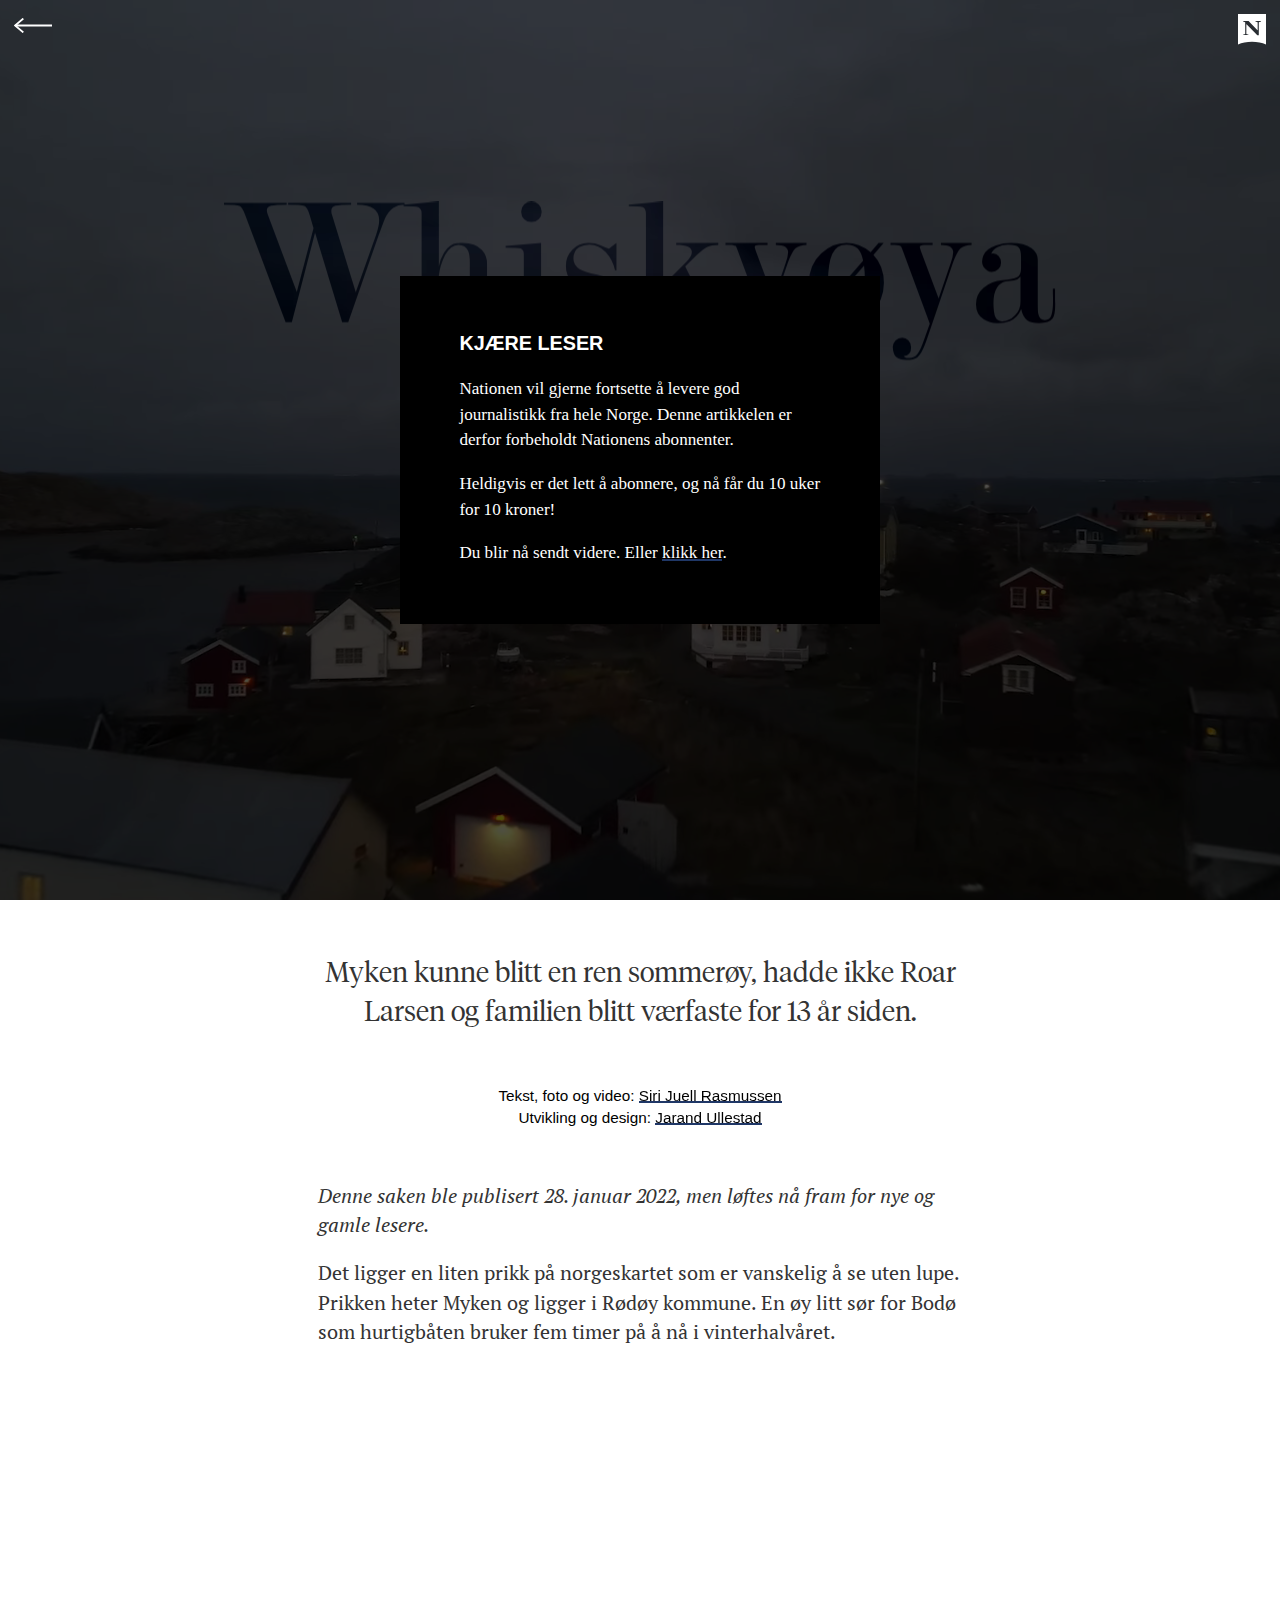
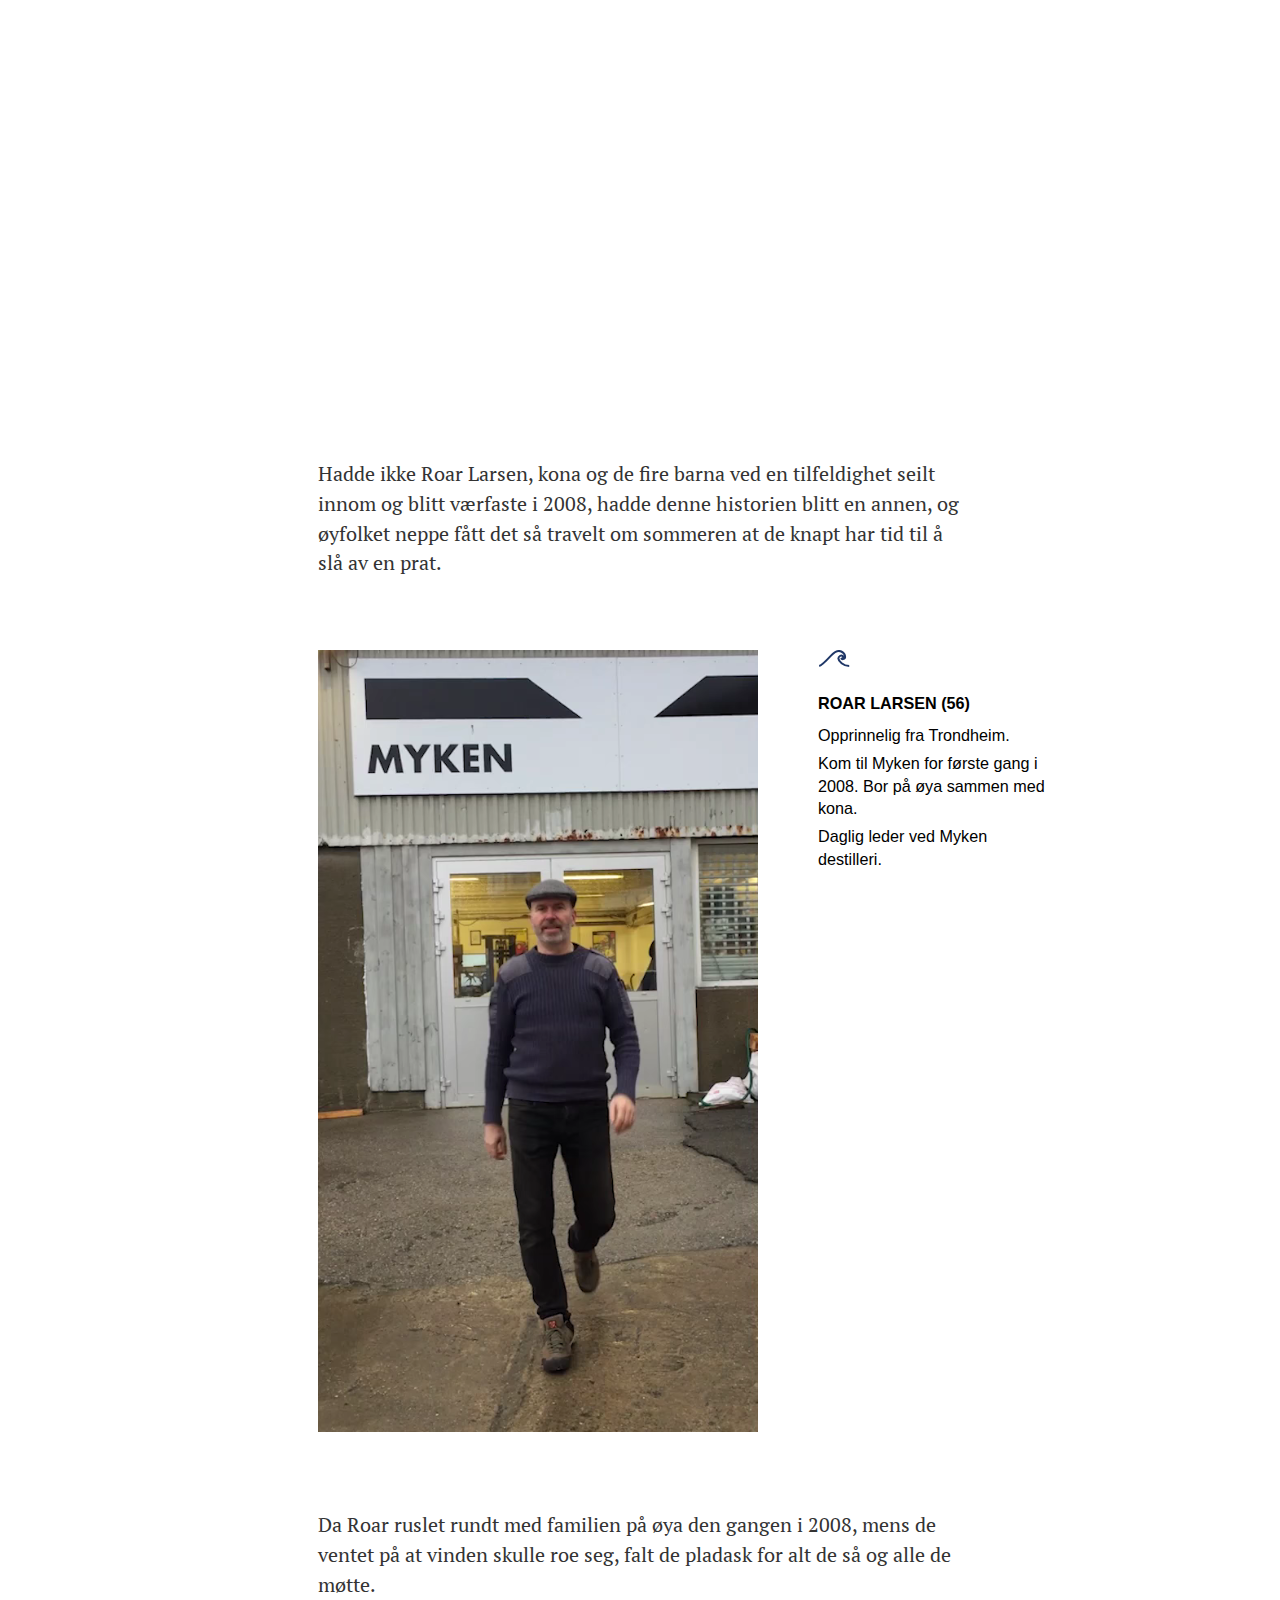
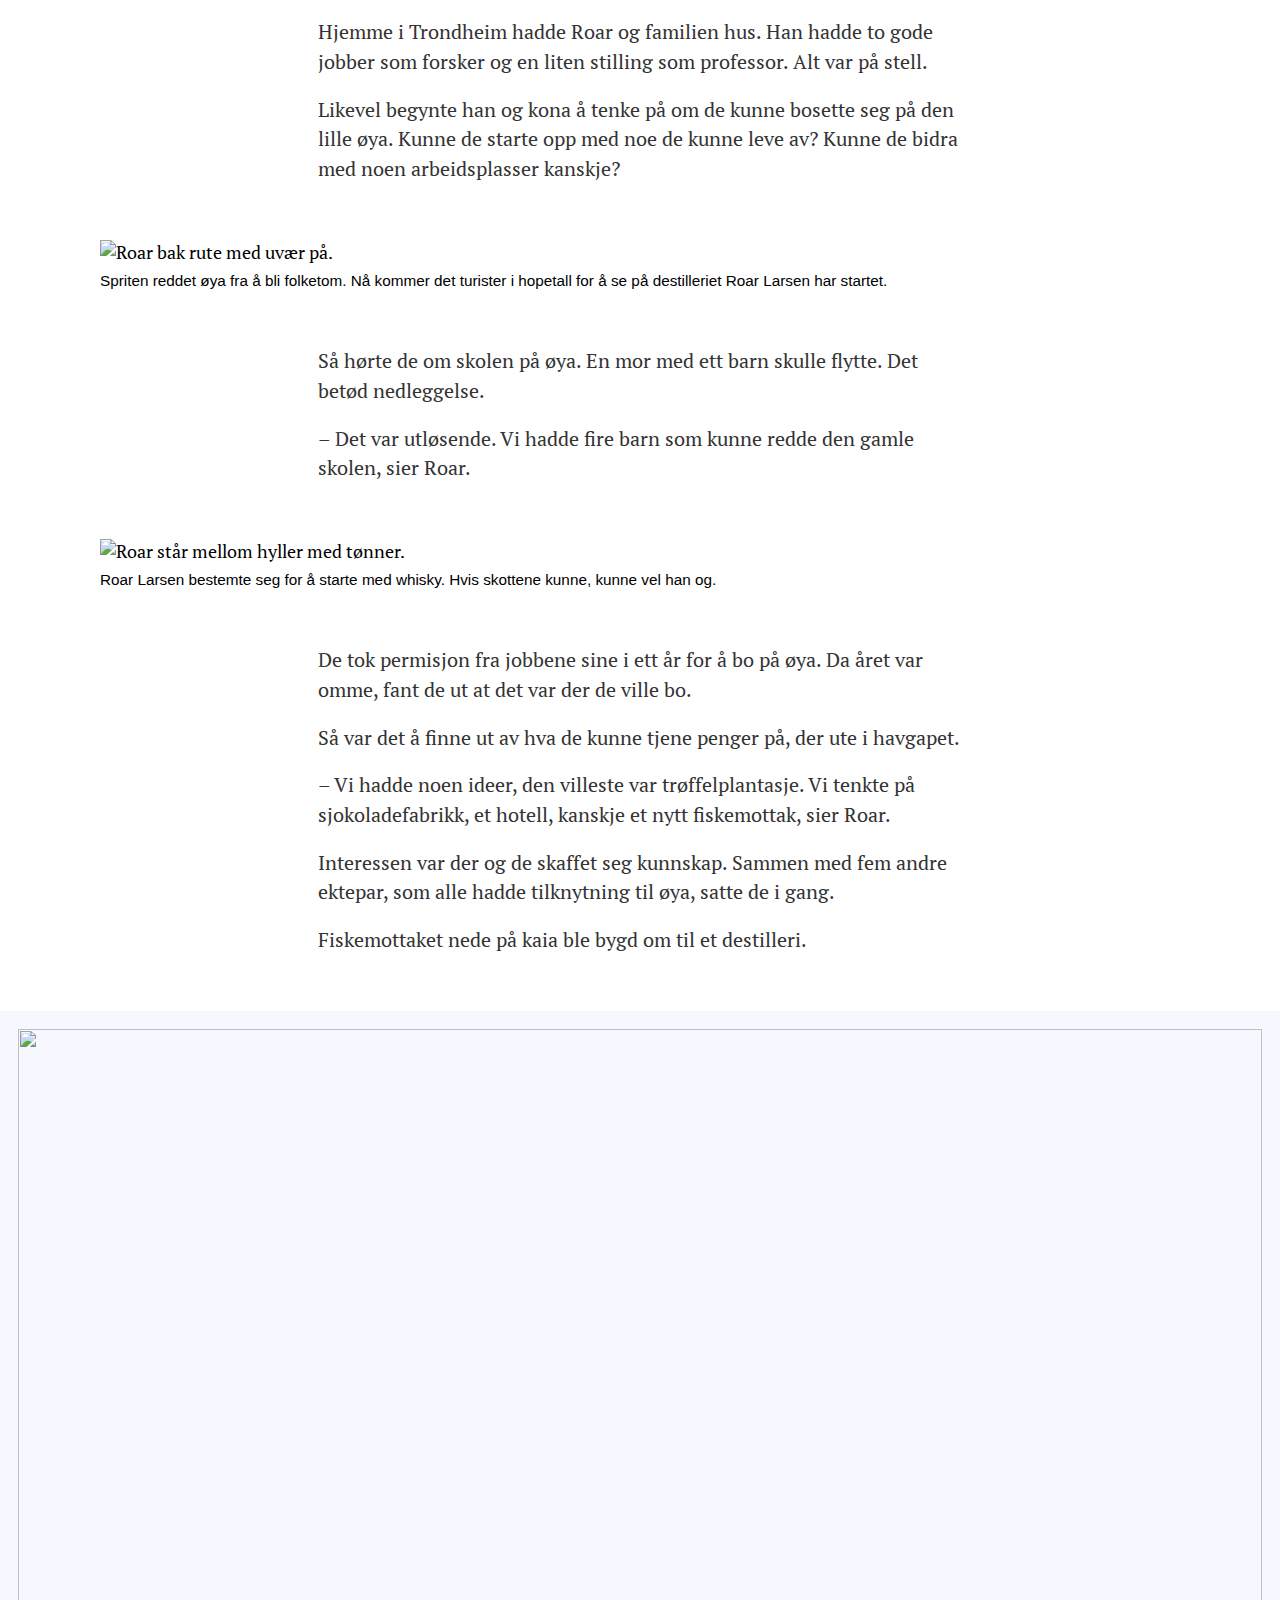
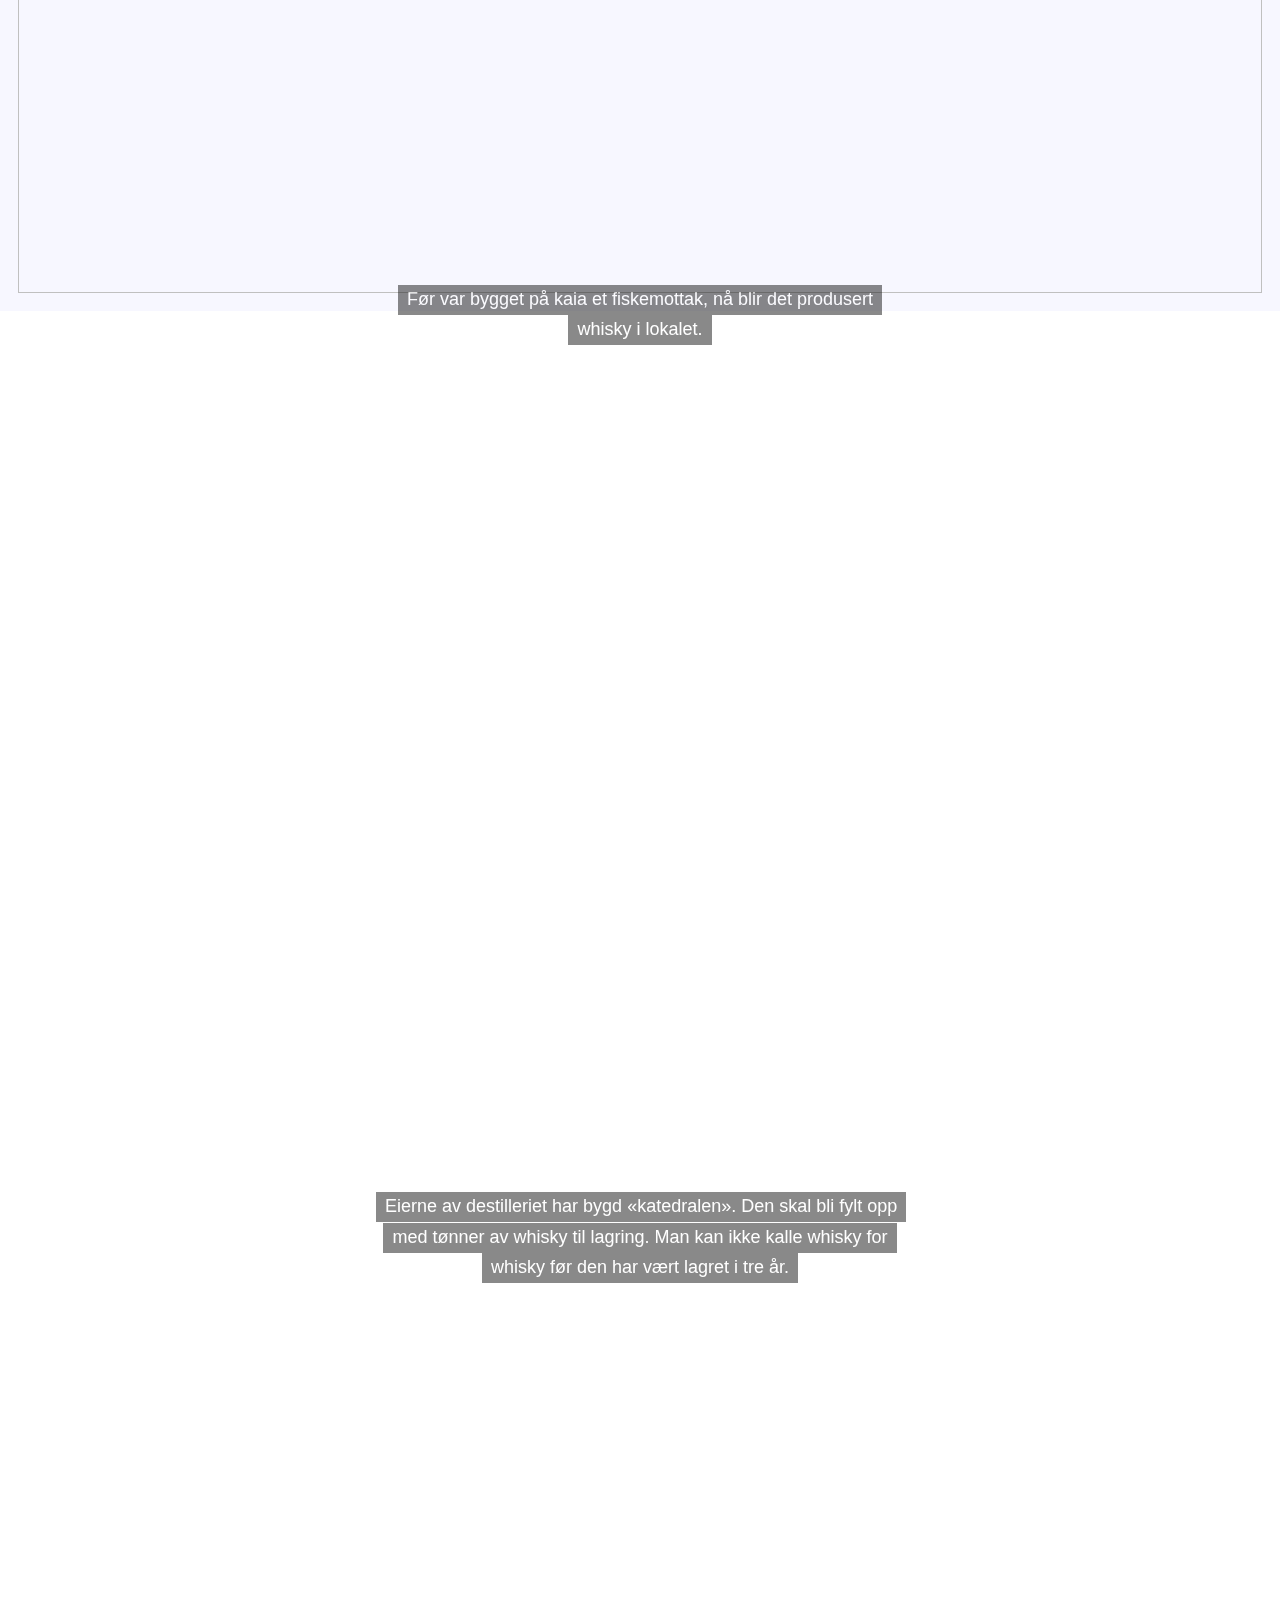
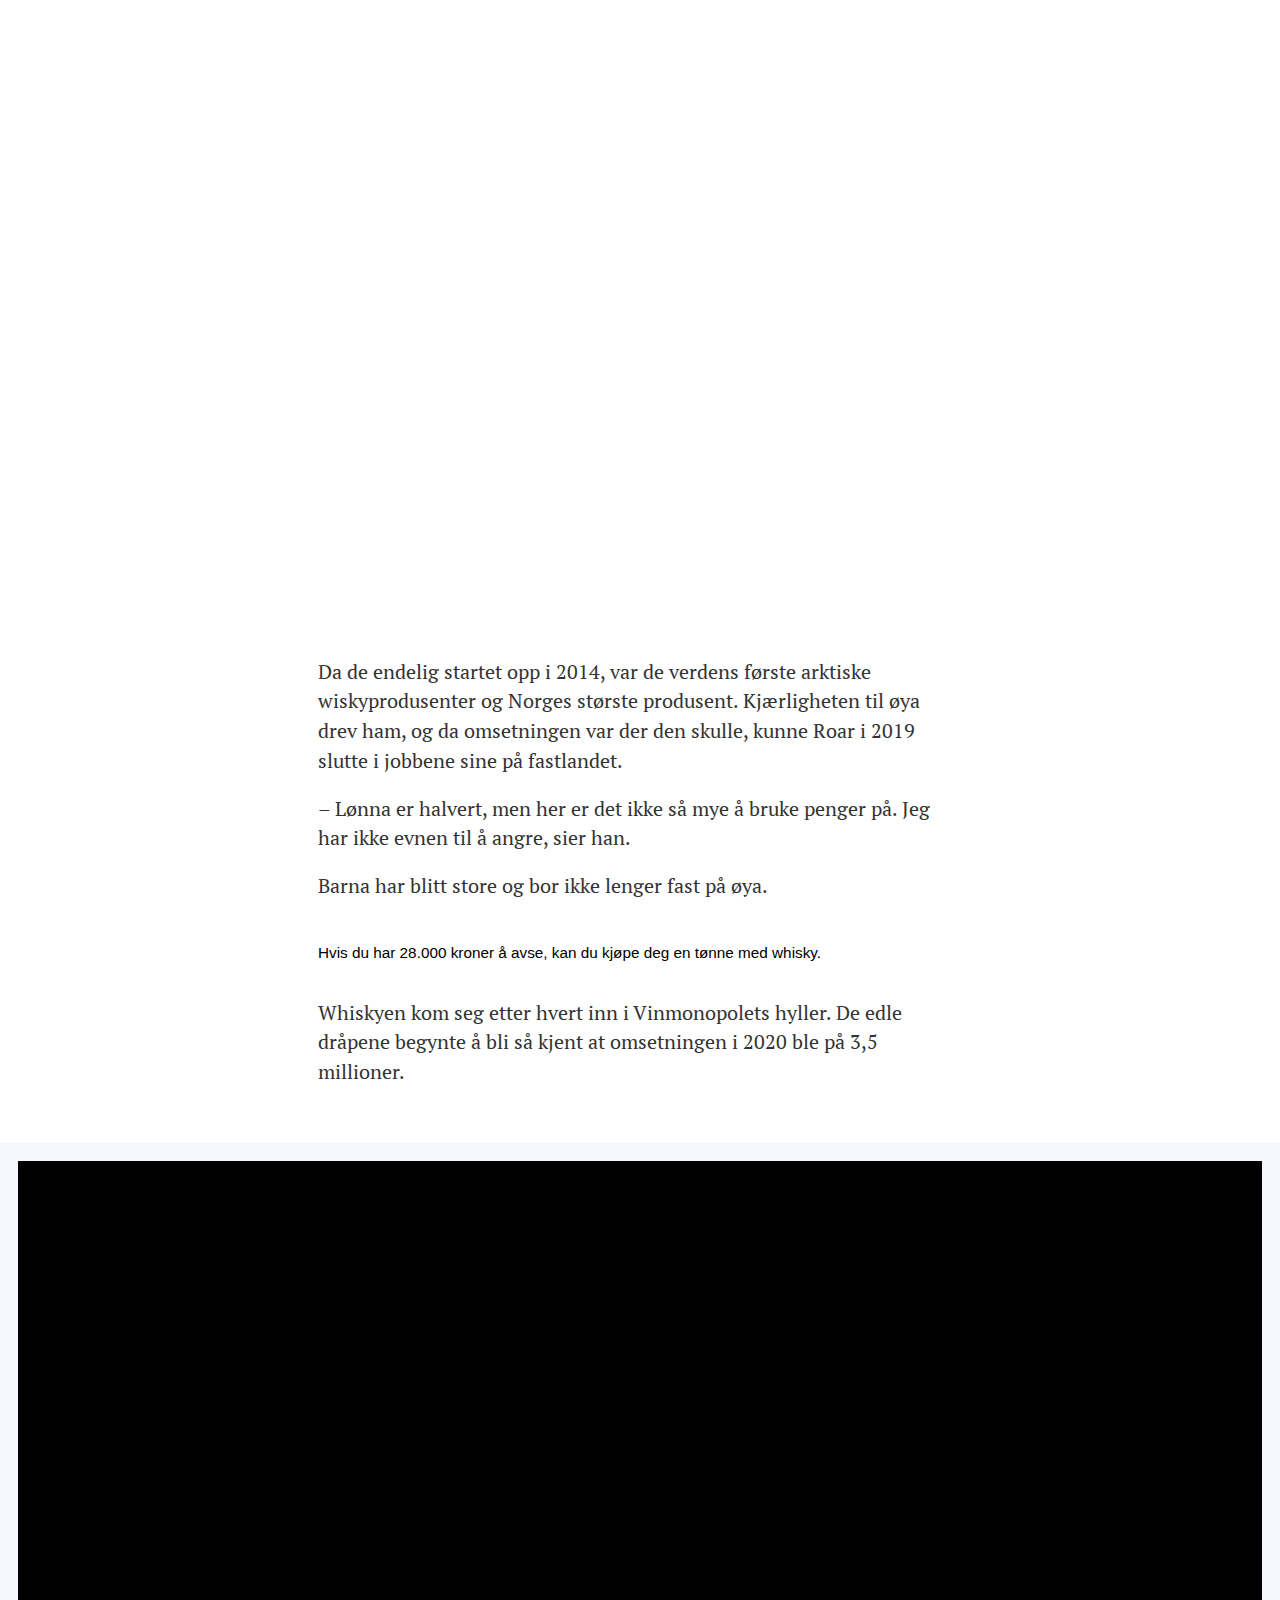
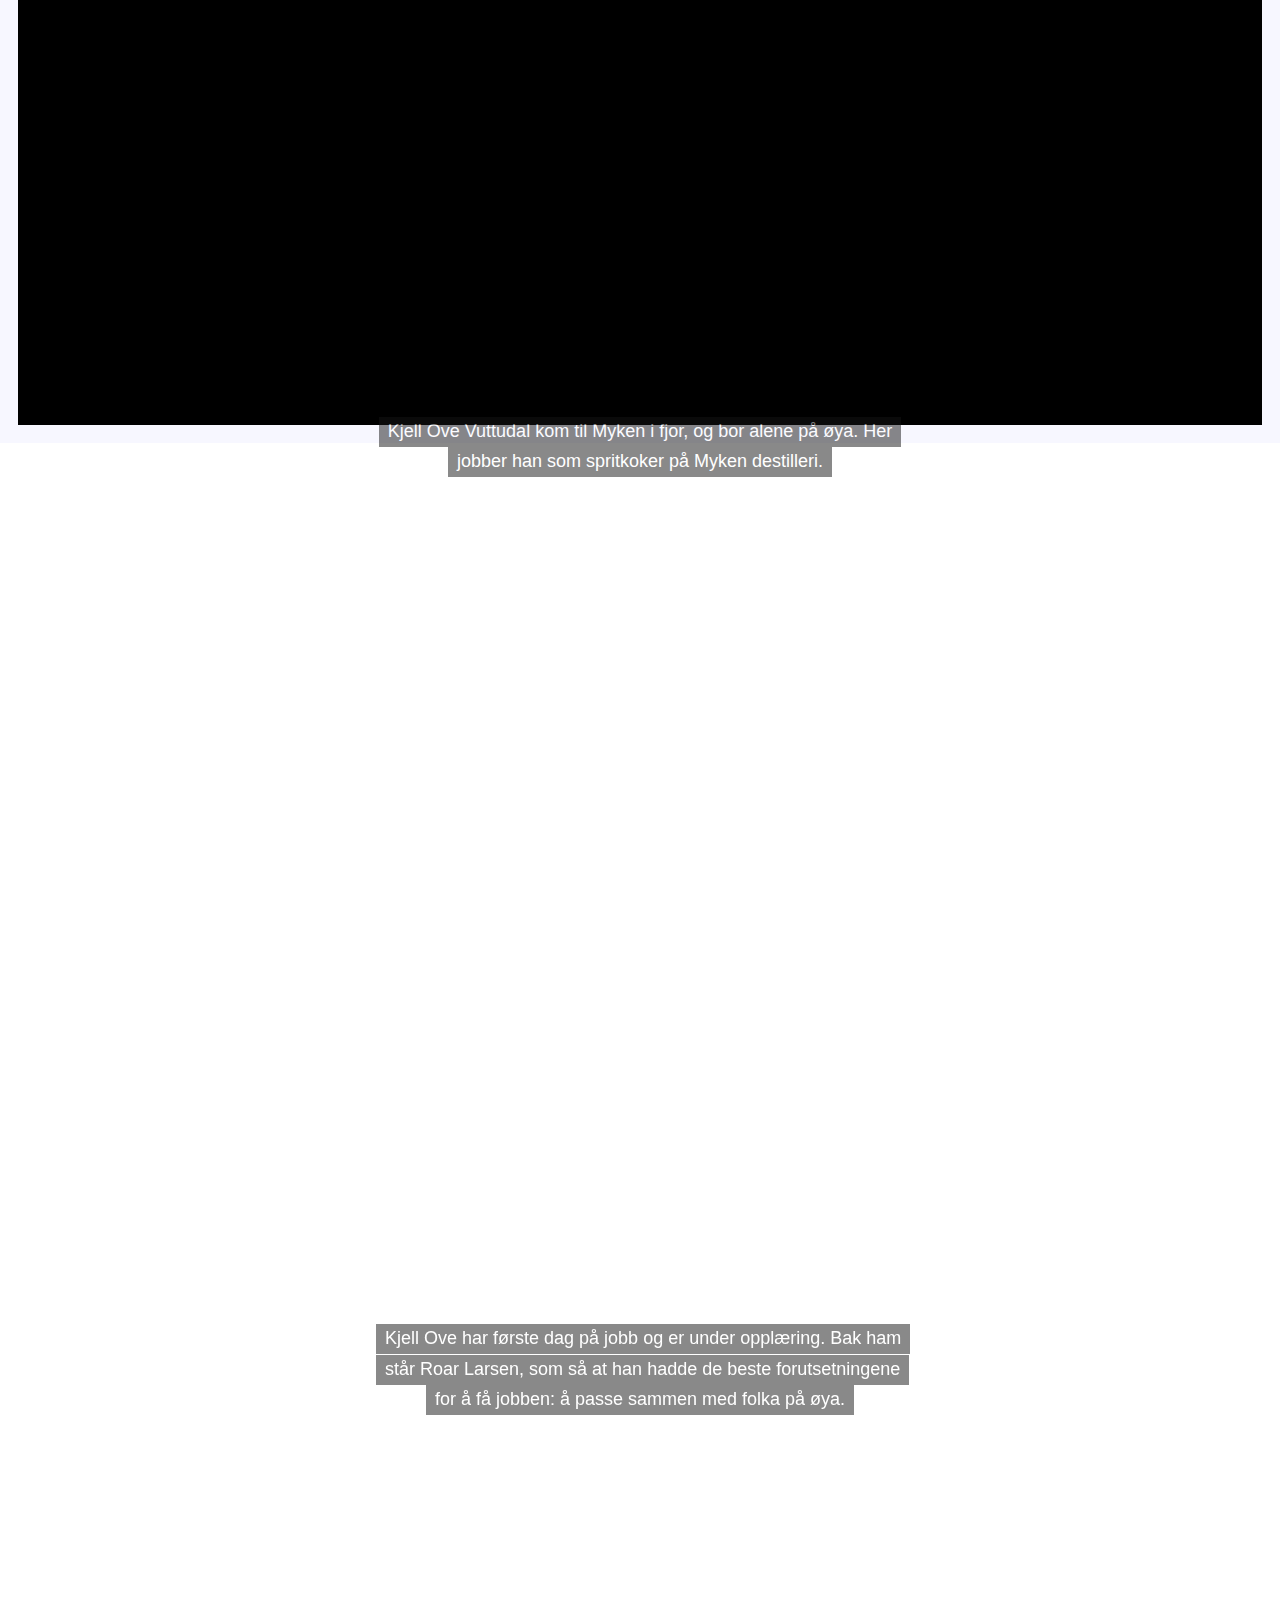
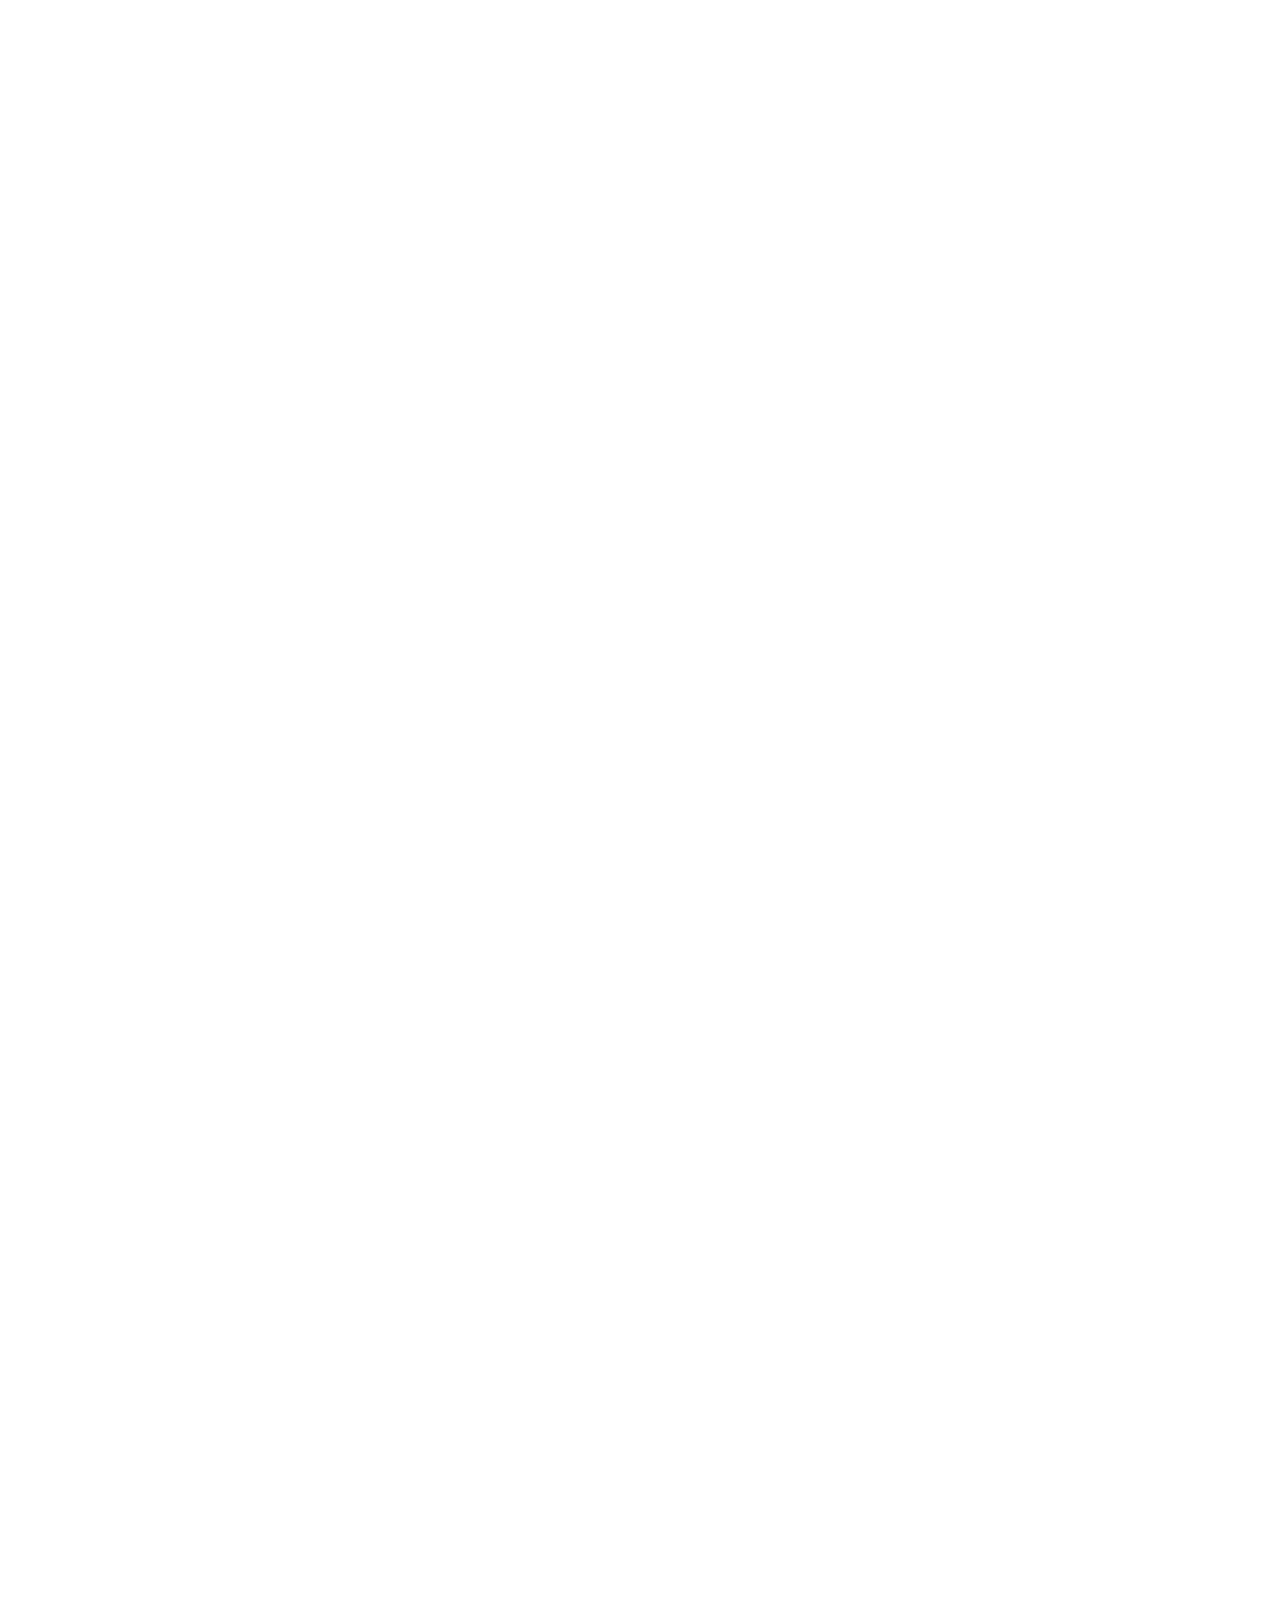
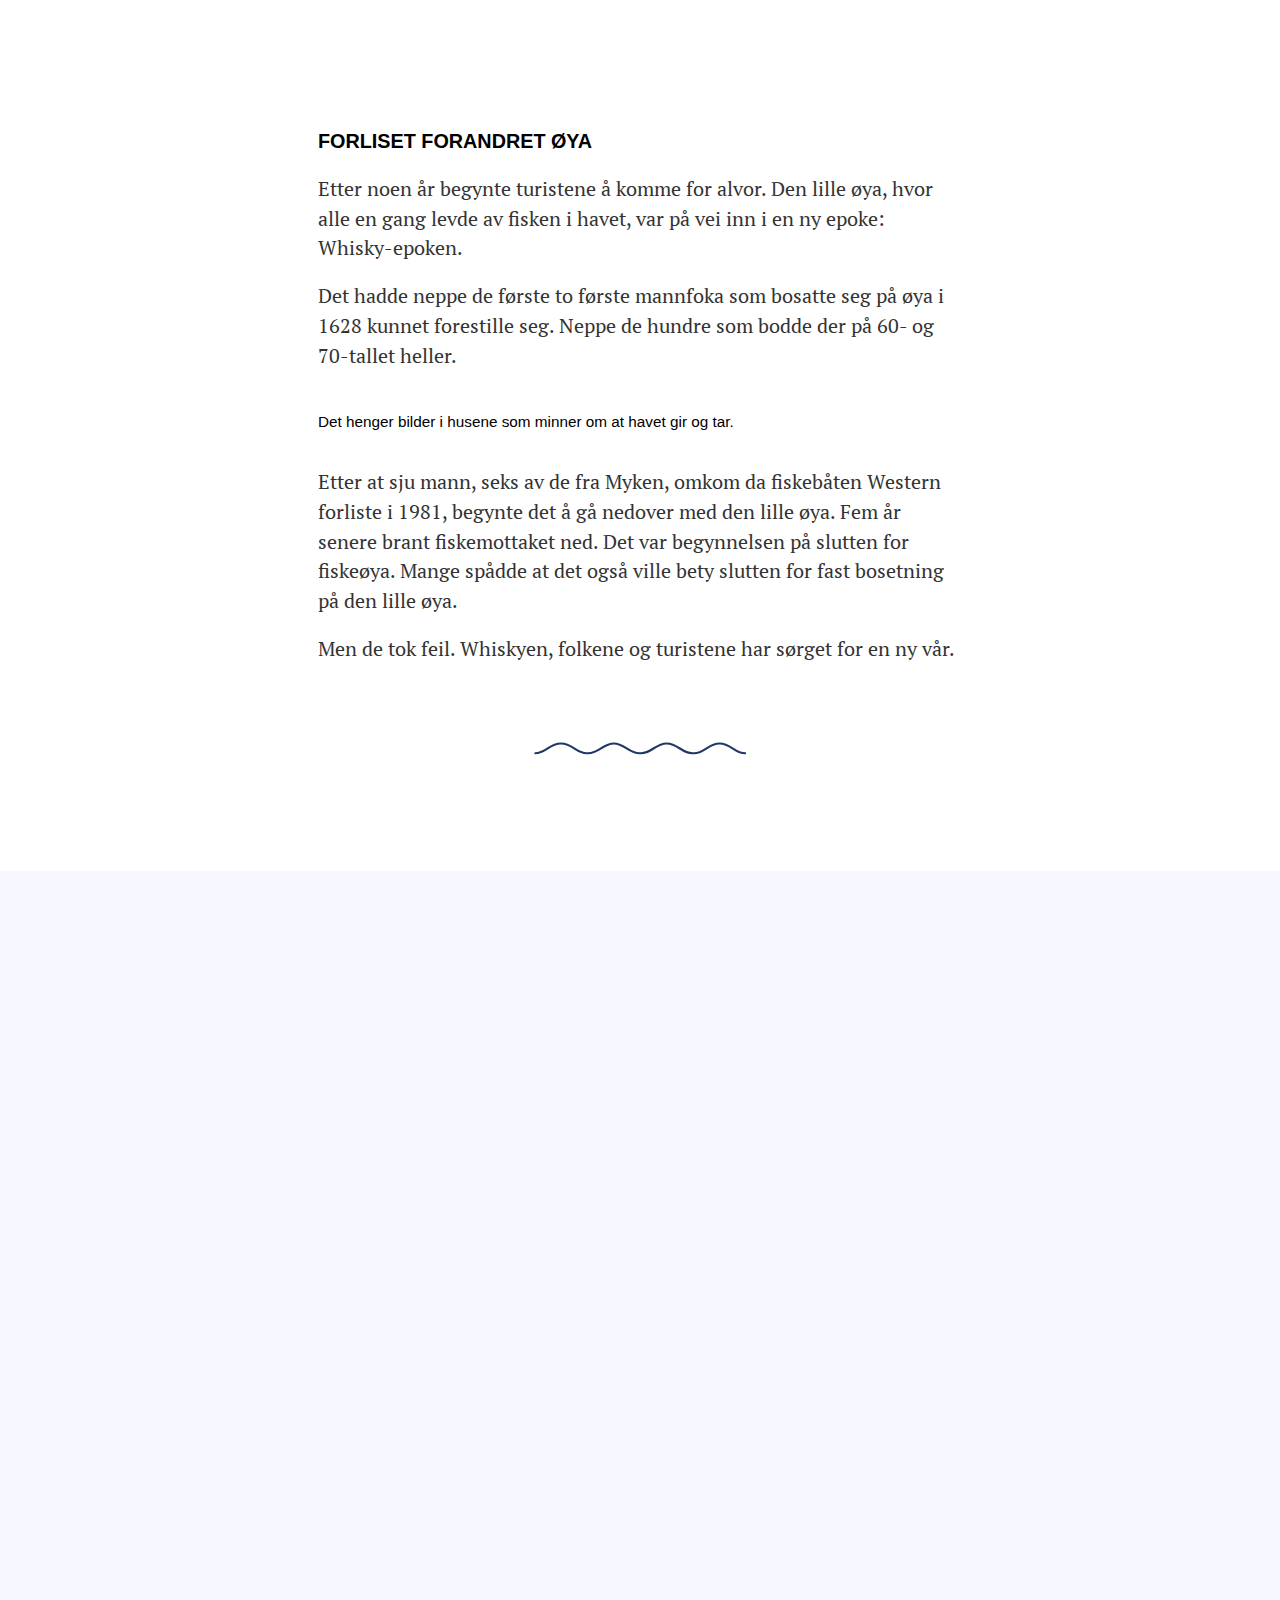
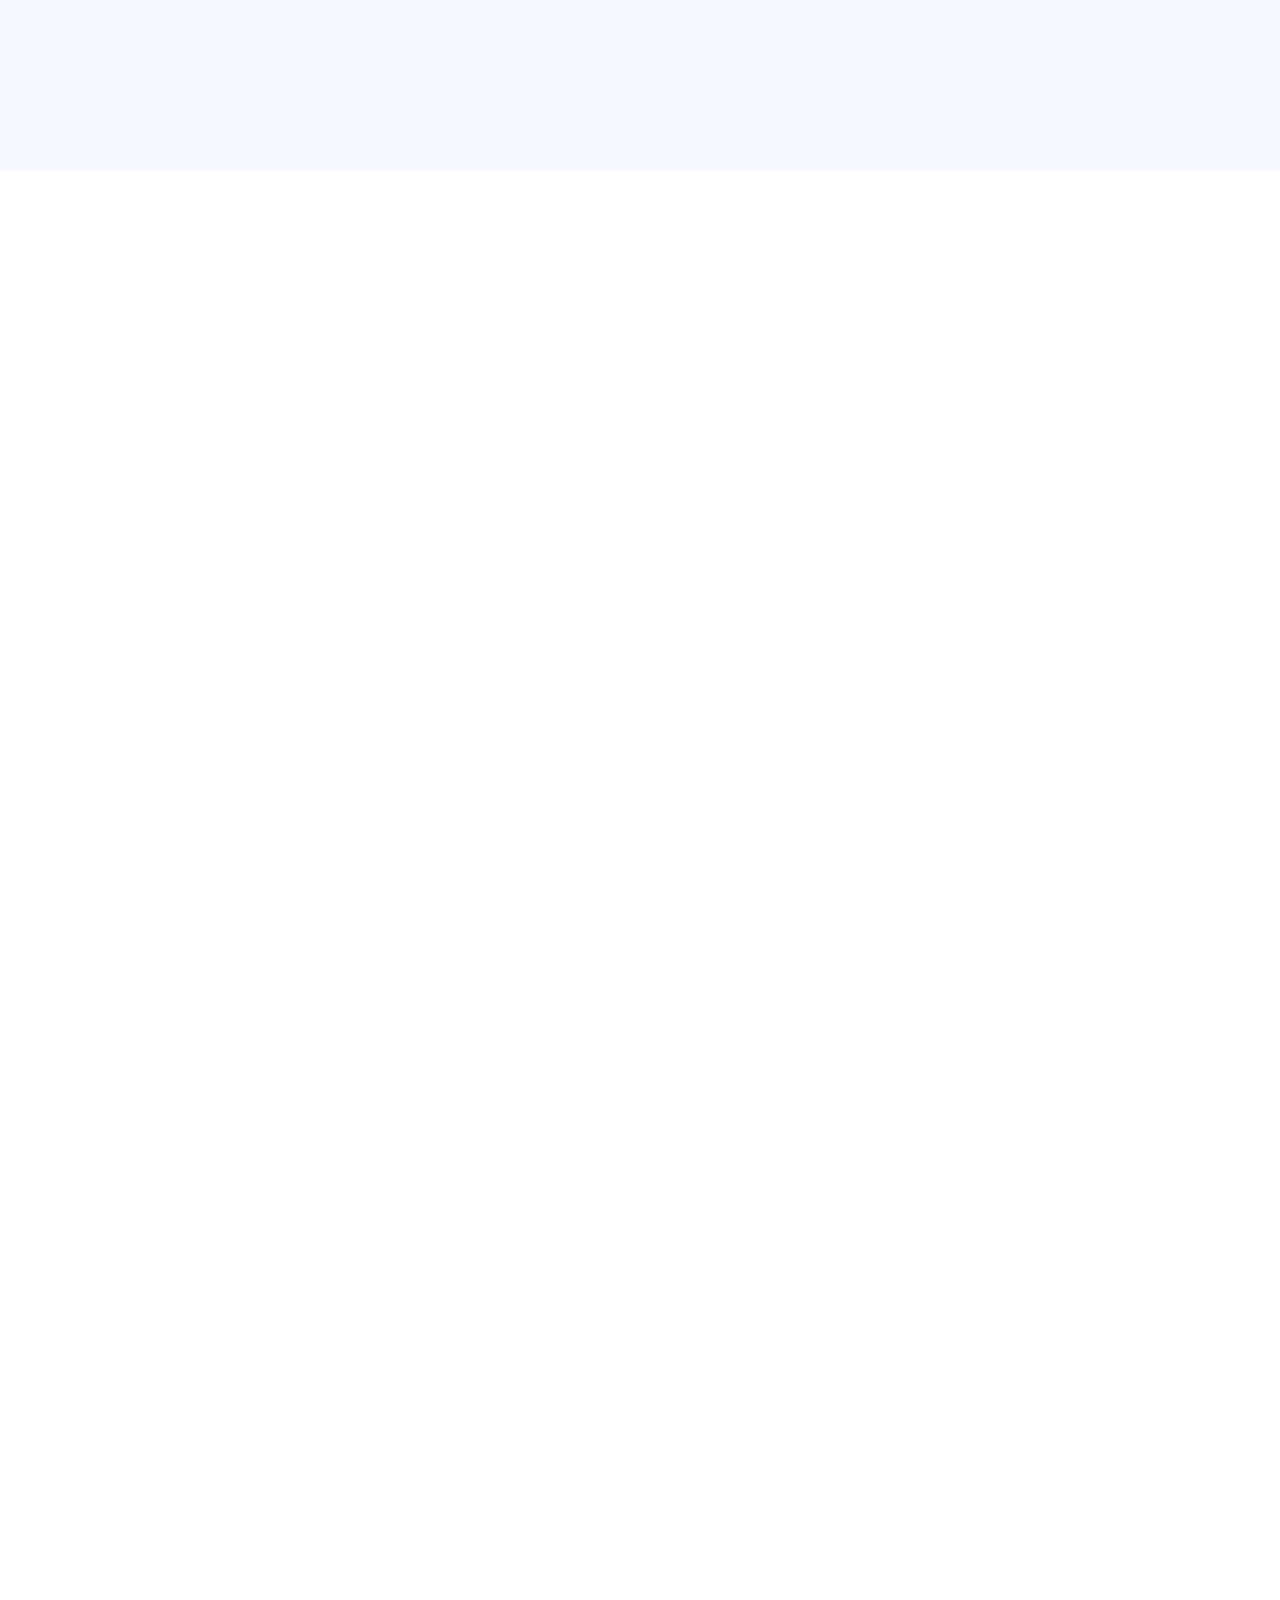
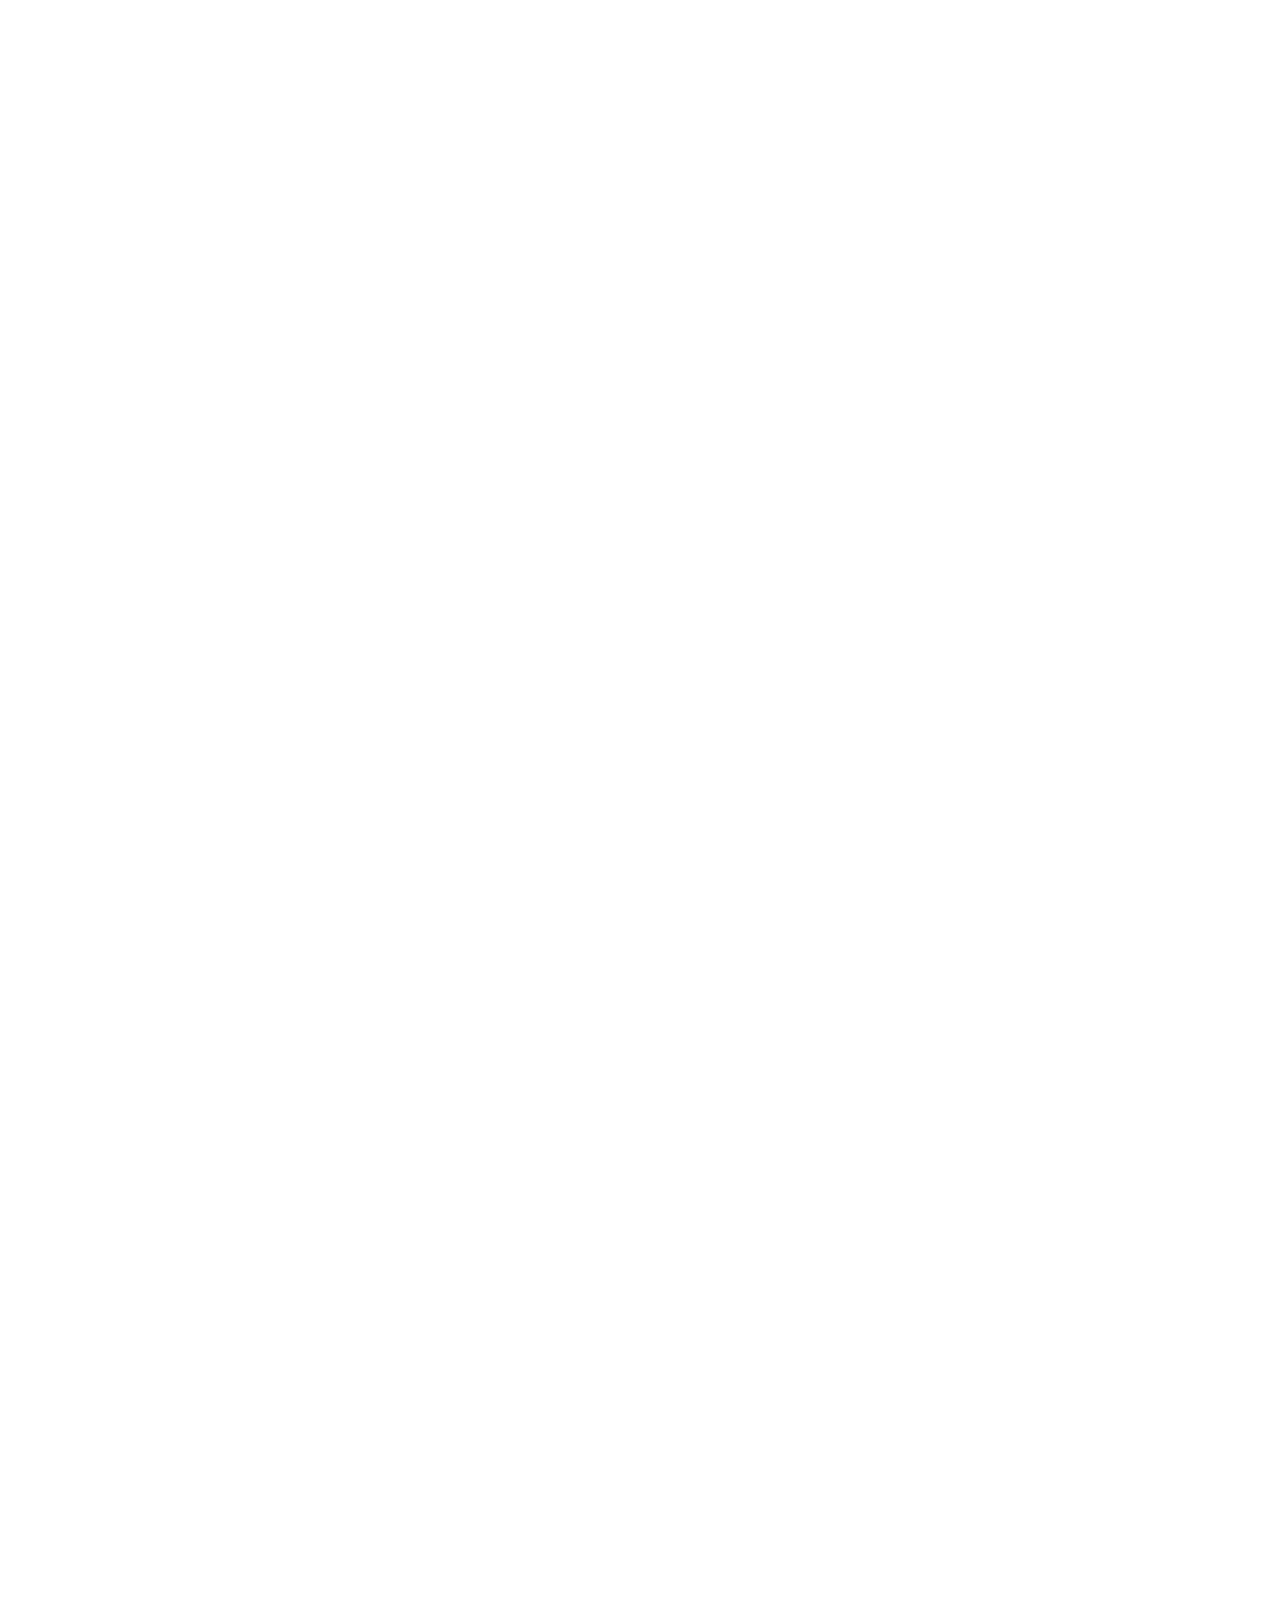
==== index.html @ b7c1d1ec "Initial commit" ====
<!DOCTYPE html><html lang="nb-NO"><head><meta charset="utf-8"><meta name="viewport" content="width=device-width,initial-scale=1"><title>Whiskyøya</title><meta property="og:title" content="Roar ble værfast på en liten øy ute i havgapet – det ble starten på et whisky-eventyr"><meta name="description" content="Myken kunne blitt en ren sommerøy, hadde ikke Roar Larsen og familien blitt værfaste for 13 år siden."><meta property="og:description" content="Myken kunne blitt en ren sommerøy, hadde ikke Roar Larsen og familien blitt værfaste for 13 år siden."><meta property="og:url" content="https://ekstra.nationen.no/spesial/whiskyoya/"><meta property="og:type" content="article"><meta property="og:image" content="https://ekstra.nationen.no/spesial/whiskyoya/assets/images/roar-face.jpg"><meta name="twitter:card" content="summary_large_image"><meta name="twitter:site" content="@Nationen_as"><link rel="apple-touch-icon-precomposed" sizes="144x144" href="./assets/images/nationen-logo144.png"><link rel="apple-touch-icon-precomposed" sizes="114x114" href="./assets/images/nationen-logo114.png"><link rel="apple-touch-icon-precomposed" sizes="72x72" href="./assets/images/nationen-logo72.png"><link rel="apple-touch-icon-precomposed" href="./assets/images/nationen-logo57.png"><link rel="shortcut icon" href="./assets/images/nationen-logo32.png"><script async src="https://www.googletagmanager.com/gtag/js?id=UA-1041296-46"></script><script>let url=location.protocol+"//"+location.host+location.pathname;const queryString=window.location.search,urlParams=new URLSearchParams(queryString),secret=urlParams.get("notsosecret");function google(){function e(){dataLayer.push(arguments)}window.dataLayer=window.dataLayer||[],e("js",new Date),e("config","UA-1041296-46")}"20f8j4h"==secret?(history.replaceState(null,"",url),document.cookie="name=myken; max-age=604800;",google()):document.cookie.split(";").some(e=>e.includes("name=myken"))?google():window.addEventListener("DOMContentLoaded",e=>{document.querySelector(".locked").style.display="flex",setTimeout(()=>{window.location.replace("https://www.nationen.no/nyhet/whiskyoya")},7e3)});</script><link rel="stylesheet" href="./assets/css/app.min.css"><link rel="preconnect" href="https://fonts.googleapis.com"><link rel="preconnect" href="https://fonts.gstatic.com" crossorigin><link href="https://fonts.googleapis.com/css2?family=PT+Serif:wght@400&display=swap" rel="stylesheet"></head><body><nav class="nav"><div class="nav__back"><a href="https://www.nationen.no/"><svg viewBox="0 0 41.2 16.2"><line class="st1" x1="1.2" y1="8.1" x2="41.2" y2="8.1"/><polyline class="st1" points="10.1,15.6 1.2,8.1 10.1,0.6"/></svg></a></div><div class="nav__logo"><a href="https://www.nationen.no"><svg xmlns="http://www.w3.org/2000/svg" viewBox="0 0 400 434.6"><path fill="white" d="M0,0V434.6c55.3-24.6,124.6-39.3,200-39.3S344.7,410,400,434.6V0ZM329.1,105.9l-32,11.3V302.5H276l-30.9-32L121.8,146.7h-2.6V284l32.1,11.3v5.3H70.9v-5.3l32-11.3V116.3L73.1,105.9v-5.3h78l30.5,32,96.5,98.6h2.6v-114l-32-11.3v-5.3H329v5.3Z"/></svg></a></div></nav><article id="top"><header class="header"><div class="header__content"><video class="intersect" autoplay loop muted playsinline="" poster="./assets/images/header-placeholder.jpg"><source src="./assets/video/mot-fjellet-vbr4.webm" type="video/webm"><source src="./assets/video/mot-fjellet-vbr2.5.mp4" type="video/mp4"></video><div class="header__title"><svg viewBox="0 0 697 160"><path d="M76.28,26.18l-19.45,75H51.59L17.71,11.26Q15.4,4.93,13,3.78T0,2.62V1.23H52.51V2.62q-9.39,0-13,1T35.88,7.56a9.66,9.66,0,0,0,.93,3.7L61,75.92,75,22.33l-3.28-11Q69.9,5.1,67.26,3.86T53.74,2.62V1.23h52.77V2.62q-9.36,0-13,1t-3.6,4.25a9.87,9.87,0,0,0,.61,3.39l19.87,64.82,17-48q2.6-7.56,2.6-12.35Q130,2.62,111.5,2.62V1.23h39.73V2.62q-10.93,0-16.17,11.26-.78,1.69-5.7,15.11L104.1,101.18H99Z"></path><path d="M180,62.19v31a10.82,10.82,0,0,0,.46,4,3.1,3.1,0,0,0,1.46.93,17.62,17.62,0,0,0,4.16.78c2,.2,3.77.31,5.31.31v1.38H150.3V99.18c3,0,5.68-.11,8.09-.31a25.41,25.41,0,0,0,6.24-1.24c.61-.52.92-2,.92-4.49V12.21c0-1.35,0-2.48-.08-3.41a3.76,3.76,0,0,0-.69-2.17,4.65,4.65,0,0,0-2-1.85Q160,4,150.46,4V2.62L180,0V54.52a31,31,0,0,1,4.46-11.86Q189,35.58,195.12,35a24,24,0,0,0,2.69-.16c1-.1,1.67-.15,2.08-.15q10.79,0,16.17,5.87a16.91,16.91,0,0,1,4.31,11.73V93.16a10.76,10.76,0,0,0,.47,4,3.21,3.21,0,0,0,1.54.93,20.75,20.75,0,0,0,4.46.77c2.16.2,4.31.31,6.47.31v1.38H193.58V99.18c1.64,0,3.54-.11,5.7-.31A22.23,22.23,0,0,0,205,97.63c.62-.52.93-2,.93-4.49V51.36q0-6.66-1.39-9.91-2.16-5.1-8.16-5.11-6.47,0-11.09,8.51A50.5,50.5,0,0,0,180,62.19Z"></path><path d="M267.5,98.09a3.14,3.14,0,0,1-1.39-.93,10.82,10.82,0,0,1-.46-4V34.8l-29.72,2.47v1.38q9.85,0,12.63.78a4.69,4.69,0,0,1,2,1.86c.41.52.61,1.76.61,3.73v48.1c0,2.49-.3,4-.92,4.5A25.38,25.38,0,0,1,244,98.87c-2.41.2-5.11.31-8.08.31v1.38h45V99.18Q270.73,99.18,267.5,98.09Z"></path><path d="M257.56,17.25a8.24,8.24,0,0,0,6.11-2.47,8.37,8.37,0,0,0,2.44-6.16,8.41,8.41,0,0,0-2.44-6.16,8.81,8.81,0,0,0-12.21,0A8.41,8.41,0,0,0,249,8.62a8.37,8.37,0,0,0,2.44,6.16A8.22,8.22,0,0,0,257.56,17.25Z"></path><path d="M322.47,39.58c4-3,6.11-4.57,6.32-4.78V57.9l-1.23-.3a32.15,32.15,0,0,0-7.7-15.1q-6-6.3-13.25-6.31a17.22,17.22,0,0,0-9.08,2.16q-4.78,2.92-4.78,9.7,0,5.54,5.22,8.62,3.67,2.16,14.73,4.78t15.5,6.16q6.29,4.92,6.29,15.7,0,10-6.78,14.79-5.38,3.84-13.55,3.85-6.78,0-9.7-.93-4.32-1.38-9.4-6.62-6.17,7.25-6.47,7.55V74.69h1.08A98.86,98.86,0,0,0,294,87.93,24,24,0,0,0,299,95.48a16.2,16.2,0,0,0,6.73,4.23,39.27,39.27,0,0,0,9.51.85,12.31,12.31,0,0,0,7.89-2.46,10,10,0,0,0,3.71-8.32q0-6.93-5-10.32-3.87-2.61-13.68-4.62t-15.23-6.46a17.69,17.69,0,0,1-6.49-14.33,18.86,18.86,0,0,1,5.46-13.63,17.93,17.93,0,0,1,13.33-5.62,25.33,25.33,0,0,1,10.47,2A56.38,56.38,0,0,0,322.47,39.58Z"></path><path d="M367.9,72.84V93.13a10.86,10.86,0,0,0,.47,4,3.18,3.18,0,0,0,1.46.93,17.29,17.29,0,0,0,4.08.78c1.95.2,3.54.31,4.77.31v1.38H339V99.18q9.24,0,12.48-1.08l1.07-.47c.62-.51.93-2,.93-4.48V10.65a7.9,7.9,0,0,0-.93-4.41,3.2,3.2,0,0,0-1.69-1.46Q348.35,4,339.11,4V2.62L367.9,0V70.07l19.41-19.43q4.62-4.5,4.62-8.08,0-3-3.24-4.58c-2.15-1.09-5.44-1.64-9.85-1.64V34.8H414.1v1.54q-5.85,0-9.16,1.71t-9,7l-9.55,9.44L406.1,93.76a8.41,8.41,0,0,0,4.23,4.41q2.54,1,8.39,1v1.38H381.15V99.18c3.39,0,6-.08,7.85-.24s2.77-.9,2.77-2.24a9.78,9.78,0,0,0-1.23-3.41L376.07,64.53Z"></path><path d="M450.6,115.32q-3.24,9.41-6,13.11a9.93,9.93,0,0,1-8.31,4.32c-4.31,0-7.5-.44-9.55-1.31A6.46,6.46,0,0,1,422.8,127a20.66,20.66,0,0,1-.84-5,8.14,8.14,0,0,1,7.93-7.86,7.2,7.2,0,0,1,5.21,2.24,8,8,0,0,1,2.26,5.93q0,6.61-6.23,7.39a3.86,3.86,0,0,0,2.23,1.37,16.91,16.91,0,0,0,2.39.17,8.35,8.35,0,0,0,6.77-3.18c1.75-2.11,3.59-6,5.55-11.69L453,102.41,430.73,42.06c-.92-2.37-1.49-3.76-1.69-4.17-.62-1-2.41-1.55-5.39-1.55h-3.54V34.8h35.26v1.54q-3.54,0-7.16.08c-2.41,0-3.62.7-3.62,1.93l.93,3.09,14.89,39.72,10.36-30.29a28.22,28.22,0,0,0,1.85-8.34q0-6.18-10.32-6.19V34.8H488v1.54c-3.9,0-6.93,1-9.08,2.86s-4.57,6.66-7.24,14.26Z"></path><path d="M544.08,44.81A30.84,30.84,0,0,1,550.55,55a35.8,35.8,0,0,1,2.3,13.24q0,14.94-10.31,24.8-9.4,8.92-21.1,8.93a30.29,30.29,0,0,1-20.33-7.86L494.34,102H490l8.78-10a30.51,30.51,0,0,1-6.47-10.32A37,37,0,0,1,490,68.22q0-14.92,10.32-24.64,9.39-8.78,21.1-8.78a29.42,29.42,0,0,1,10.47,1.93,36.27,36.27,0,0,1,9.86,5.77l6.62-7.7h4.31Zm-8.63,4.93q-1.38-7.08-4.62-10.32c-2.15-2.15-5.29-3.23-9.39-3.23q-8.31,0-11.86,7.7T506,68.22v6.62a68.14,68.14,0,0,0,.62,7.86Zm.77,4L507.43,86.86q1.38,6.78,4.69,10.24t9.32,3.46q8.31,0,11.86-7.85t3.54-24.49V64.53A78.22,78.22,0,0,0,536.22,53.75Z"></path><path d="M588.89,115.32q-3.23,9.41-6,13.11a10,10,0,0,1-8.32,4.32c-4.31,0-7.5-.44-9.55-1.31a6.48,6.48,0,0,1-3.93-4.47,20.66,20.66,0,0,1-.84-5,8.14,8.14,0,0,1,7.93-7.86,7.19,7.19,0,0,1,5.21,2.24,8,8,0,0,1,2.26,5.93q0,6.61-6.22,7.39a3.83,3.83,0,0,0,2.23,1.37,16.77,16.77,0,0,0,2.38.17,8.35,8.35,0,0,0,6.77-3.18q2.63-3.16,5.55-11.69l4.92-13.93L569,42.06c-.93-2.37-1.49-3.76-1.7-4.17q-.92-1.55-5.39-1.55H558.4V34.8h35.27v1.54c-2.37,0-4.75,0-7.17.08s-3.61.7-3.61,1.93l.92,3.09L598.7,81.16l10.36-30.29a27.9,27.9,0,0,0,1.85-8.34q0-6.18-10.31-6.19V34.8h25.71v1.54c-3.9,0-6.93,1-9.08,2.86s-4.57,6.66-7.24,14.26Z"></path><path d="M667.74,55.84v-9c0-4.13-.66-6.91-2-8.36s-4.13-2.17-8.46-2.17a20.12,20.12,0,0,0-9.29,2,10,10,0,0,0-5.23,5.5,6.62,6.62,0,0,1,1.54-.15,5.83,5.83,0,0,1,4.77,2.31A8.1,8.1,0,0,1,651,51.28a7.24,7.24,0,0,1-2.33,5.55A7.76,7.76,0,0,1,643.18,59a6.11,6.11,0,0,1-3.58-1.08c-3-1.94-4.51-4.41-4.51-7.39a16,16,0,0,1,.92-4.93q2.16-6,10.78-8.77a40,40,0,0,1,12.48-2q11.38,0,17.25,4.31,5.24,3.84,5.23,9.67v34c0,6.14.16,9.93.46,11.37q1.08,5.22,5.55,5.22c2.67,0,4.46-1.38,5.39-4.13s1.38-6.74,1.38-12c0-1.42,0-2.85-.07-4.28s-.08-2.91-.08-4.44V73.15h1.85v6.78c0,2.15,0,4.21.15,6.16q0,8.93-2.17,12-2.78,3.84-11.3,3.85-6.66,0-9.91-2.29-3.87-2.75-5.11-9.31-3.23,7.49-9.7,10.07A28.58,28.58,0,0,1,647.87,102a20.22,20.22,0,0,1-11.24-3.09Q630,94.71,630,86.22a18,18,0,0,1,6.44-14,26.68,26.68,0,0,1,15.64-6.32q9.21-.78,12.43-2.47C666.66,62.27,667.74,59.75,667.74,55.84Zm-.46,27.86V63.11a8,8,0,0,1-5.47,3q-3.62.54-7,1a11.55,11.55,0,0,0-7.08,5q-3.09,4.64-3.08,13,0,9,1.77,12.15a6,6,0,0,0,5.62,3.17q5.85,0,10.55-4.87A16.45,16.45,0,0,0,667.28,83.7Z"></path></svg></div></div></header><style>.header__content{position:-webkit-sticky;position:sticky;top:0;height:100vh}.header__content video{height:100vh;width:100%;object-fit:cover;object-position:center}.header__title{width:65%;left:50%;-webkit-transform:translateX(-50%) translateY(-50%);transform:translateX(-50%) translateY(-50%);position:absolute;top:300px;z-index:100;mix-blend-mode:overlay}.header__title path{fill:#000;animation:float 4s ease-in-out infinite}.header__title path:nth-child(2){animation-delay:-.15s}.header__title path:nth-child(3),.header__title path:nth-child(4){animation-delay:-.3s}.header__title path:nth-child(5){animation-delay:-.45s}.header__title path:nth-child(6){animation-delay:-.6s}.header__title path:nth-child(7){animation-delay:-.75s}.header__title path:nth-child(8){animation-delay:-.9s}.header__title path:nth-child(9){animation-delay:-1.05s}.header__title path:nth-child(10){animation-delay:-1.2s}@media screen and (max-width:480px){.header__title{width:90%}.header__title path{animation-name:float-small}}@keyframes float{50%{-webkit-transform:translateY(20px);transform:translateY(20px)}}@keyframes float-small{50%{-webkit-transform:translateY(25px);transform:translateY(25px)}}</style><main><div class="section"><div class="col"><p class="leadin">Myken kunne blitt en ren sommerøy, hadde ikke Roar Larsen og familien blitt værfaste for 13 år siden.</p><div class="meta"><div class="meta__byline"><div class="meta__author">Tekst, foto og video: <a href="https://www.nationen.no/av/Siri%20Juell%20Rasmussen/">Siri Juell Rasmussen</a></div><div class="meta__author">Utvikling og design: <a href="https://www.nationen.no/av/Jarand%20Ullestad/">Jarand Ullestad</a></div></div></div><p><em>Denne saken ble publisert 28. januar 2022, men løftes nå fram for nye og gamle lesere.
</em></p><p>Det ligger en liten prikk på norgeskartet som er vanskelig å se uten lupe. Prikken heter Myken og ligger i Rødøy kommune. En øy litt sør for Bodø som hurtigbåten bruker fem timer på å nå i vinterhalvåret.</p></div><div class="col col--expand"><div id="map"></div></div><div class="col"><p>Hadde ikke Roar Larsen, kona og de fire barna ved en tilfeldighet seilt innom og blitt værfaste i 2008, hadde denne historien blitt en annen, og øyfolket neppe fått det så travelt om sommeren at de knapt har tid til å slå av en prat.</p><div class="portrait"><div class="portrait__sticky"><div class="portrait__profile"><svg class="portrait__wave" viewBox="0 0 32 17"><path d="M1.2,16c0,0,2.8-0.7,11.8-10.4S26.7,4.2,27,6c0.3,1.7-0.1,2.9-1.9,3.1c-0.8,0.1-1.6-0.2-2.1-1c1.7,2.3,2.8-0.9,1.6-2.1c-1.3-1.2-4.4,0.3-4.2,2.7c0.2,2.5,4.7,7.3,10.8,7.3"></path></svg><div class="portrait__name">Roar Larsen (56)</div><div class="portrait__info"><div>Opprinnelig fra Trondheim.</div><div>Kom til Myken for første gang i 2008. Bor på øya sammen med kona.</div><div>Daglig leder ved Myken destilleri.</div></div></div></div><video class="portrait__video intersect" loop muted playsinline=""><source src="./assets/video/roar.webm" type="video/webm"><source src="./assets/video/roar.mp4" type="video/mp4"></video></div><p>Da Roar ruslet rundt med familien på øya den gangen i 2008, mens de ventet på at vinden skulle roe seg, falt de pladask for alt de så og alle de møtte.</p><p>Hjemme i Trondheim hadde Roar og familien hus. Han hadde to gode jobber som forsker og en liten stilling som professor. Alt var på stell.</p><p>Likevel begynte han og kona å tenke på om de kunne bosette seg på den lille øya. Kunne de starte opp med noe de kunne leve av? Kunne de bidra med noen arbeidsplasser kanskje?</p></div><figure class="col col--l"><picture><source media="(max-aspect-ratio: 3/4)" srcset="https://imengine.editorial.prod.tun.infomaker.io/?uuid=300d79cc-4714-565e-b128-93a271a355df&amp;type=preview&amp;function=thumbnail&amp;width=600&amp;height=400"><img src="https://imengine.editorial.prod.tun.infomaker.io/?uuid=300d79cc-4714-565e-b128-93a271a355df&amp;type=preview&amp;width=1080" loading="lazy" alt="Roar bak rute med uvær på."><figcaption>Spriten reddet øya fra å bli folketom. Nå kommer det turister i hopetall for å se på destilleriet Roar Larsen har startet.</figcaption></picture></figure><div class="col"><p>Så hørte de om skolen på øya. En mor med ett barn skulle flytte. Det betød nedleggelse.</p><p>– Det var utløsende. Vi hadde fire barn som kunne redde den gamle skolen, sier Roar.</p></div><figure class="col col--l"><picture><source media="(max-aspect-ratio: 3/4)" srcset="https://imengine.editorial.prod.tun.infomaker.io/?uuid=076e48c0-c181-56b1-8216-edef805a32a2&amp;type=preview&amp;function=thumbnail&amp;width=600&amp;height=600"><img src="https://imengine.editorial.prod.tun.infomaker.io/?uuid=076e48c0-c181-56b1-8216-edef805a32a2&amp;type=preview&amp;width=1080" loading="lazy" alt="Roar står mellom hyller med tønner."><figcaption>Roar Larsen bestemte seg for å starte med whisky. Hvis skottene kunne, kunne vel han og.</figcaption></picture></figure><div class="col"><p>De tok permisjon fra jobbene sine i ett år for å bo på øya. Da året var omme, fant de ut at det var der de ville bo.</p><p>Så var det å finne ut av hva de kunne tjene penger på, der ute i havgapet.</p><p>– Vi hadde noen ideer, den villeste var trøffelplantasje. Vi tenkte på sjokoladefabrikk, et hotell, kanskje et nytt fiskemottak, sier Roar.</p><p>Interessen var der og de skaffet seg kunnskap. Sammen med fem andre ektepar, som alle hadde tilknytning til øya, satte de i gang.</p><p>Fiskemottaket nede på kaia ble bygd om til et destilleri.</p></div><div class="col col--full"><div class="story story--contain" data-story="1"><div class="story__background" data-story-id="1" data-story-state="active"><picture><source media="(max-aspect-ratio: 3/4)" srcset="https://imengine.editorial.prod.tun.infomaker.io/?uuid=6e1d4c05-ced4-5410-b9c5-9b9abf857fc3&amp;type=preview&amp;function=thumbnail&amp;width=600&amp;height=600&amp;q=60"><img src="https://imengine.editorial.prod.tun.infomaker.io/?uuid=6e1d4c05-ced4-5410-b9c5-9b9abf857fc3&amp;type=preview&amp;width=1600&amp;q=80" loading="lazy" alt=""></picture></div><div class="story__trigger" data-story-control="1"><div><div>Før var bygget på kaia et fiskemottak, nå blir det produsert whisky i lokalet.</div></div></div><div class="story__background" data-story-id="2"><picture><source media="(max-aspect-ratio: 3/4)" srcset="https://imengine.editorial.prod.tun.infomaker.io/?uuid=95612c31-784f-532e-93a9-4e7f6e1673ee&amp;type=preview&amp;function=thumbnail&amp;width=600&amp;height=800&amp;q=60"><img src="https://imengine.editorial.prod.tun.infomaker.io/?uuid=95612c31-784f-532e-93a9-4e7f6e1673ee&amp;type=preview&amp;width=1600&amp;q=80" loading="lazy" alt=""></picture></div><div class="story__trigger" data-story-control="2"><div><div>Eierne av destilleriet har bygd «katedralen». Den skal bli fylt opp med tønner av whisky til lagring. Man kan ikke kalle whisky for whisky før den har vært lagret i tre år.</div></div></div></div></div><div class="col"><p>Da de endelig startet opp i 2014, var de verdens første arktiske wiskyprodusenter og Norges største produsent. Kjærligheten til øya drev ham, og da omsetningen var der den skulle, kunne Roar i 2019 slutte i jobbene sine på fastlandet.</p><p>– Lønna er halvert, men her er det ikke så mye å bruke penger på. Jeg har ikke evnen til å angre, sier han.</p><p>Barna har blitt store og bor ikke lenger fast på øya.</p><figure><img src="https://imengine.editorial.prod.tun.infomaker.io/?uuid=5bed888e-3a9d-5bd8-941f-d18715a31590&amp;type=preview&amp;width=680&amp;q=50" loading="lazy" alt=""><figcaption>Hvis du har 28.000 kroner å avse, kan du kjøpe deg en tønne med whisky.</figcaption></figure><p>Whiskyen kom seg etter hvert inn i Vinmonopolets hyller. De edle dråpene begynte å bli så kjent at omsetningen i 2020 ble på 3,5 millioner.</p></div><div class="col col--full"><div class="story" data-story="2"><div class="story__background" data-story-id="1" data-story-state="active"><video class="intersect" loop muted playsinline=""><source src="./assets/video/kjell-ove.mp4" type="video/mp4"></video></div><div class="story__trigger" data-story-control="1"><div class="story__text"><div>Kjell Ove Vuttudal kom til Myken i fjor, og bor alene på øya. Her jobber han som spritkoker på Myken destilleri.</div></div></div><div class="story__background" data-story-id="2"><picture><source media="(max-aspect-ratio: 3/4)" srcset="https://imengine.editorial.prod.tun.infomaker.io/?uuid=d0b487ba-158a-56b6-80be-a09c9c620f0b&amp;type=preview&amp;function=thumbnail&amp;width=600&amp;height=800&amp;q=60"><img src="https://imengine.editorial.prod.tun.infomaker.io/?uuid=d0b487ba-158a-56b6-80be-a09c9c620f0b&amp;type=preview&amp;width=1600&amp;q=80" loading="lazy" alt="Kjell-Ove og Roar i på jobb."></picture></div><div class="story__trigger" data-story-control="2"><div><div>Kjell Ove har første dag på jobb og er under opplæring. Bak ham står Roar Larsen, som så at han hadde de beste forutsetningene for å få jobben: å passe sammen med folka på øya.</div></div></div><div class="story__background" data-story-id="3"><picture><source media="(max-aspect-ratio: 3/4)" srcset="https://imengine.editorial.prod.tun.infomaker.io/?uuid=24c140dc-157f-58ad-adc1-5cc8eb4765fe&amp;type=preview&amp;function=thumbnail&amp;width=600&amp;height=800&amp;q=60"><img class="rightbottom-small" src="https://imengine.editorial.prod.tun.infomaker.io/?uuid=24c140dc-157f-58ad-adc1-5cc8eb4765fe&amp;type=preview&amp;width=1600&amp;q=80" loading="lazy" alt="Kjell-Ove i profil med havet i bakgrunnen."></picture></div><div class="story__trigger" data-story-control="3"><div>Han har flyttet mange ganger og synes ikke det er noe problem å komme til øya alene. – Jeg tror jeg vil trives her, men jeg vet jo ikke før det har gått ett år eller to. Det ser lovende ut.</div></div></div></div><div class="col"><h2>Forliset forandret øya</h2><p>Etter noen år begynte turistene å komme for alvor. Den lille øya, hvor alle en gang levde av fisken i havet, var på vei inn i en ny epoke: Whisky-epoken.</p><p>Det hadde neppe de første to første mannfoka som bosatte seg på øya i 1628 kunnet forestille seg. Neppe de hundre som bodde der på 60- og 70-tallet heller.</p><figure><img src="https://imengine.editorial.prod.tun.infomaker.io/?uuid=2f6b0083-cb84-59a8-a73a-1e57fa118d86&amp;type=preview&amp;width=680=q=50" loading="lazy" alt=""><figcaption>Det henger bilder i husene som minner om at havet gir og tar.</figcaption></figure><p>Etter at sju mann, seks av de fra Myken, omkom da fiskebåten Western forliste i 1981, begynte det å gå nedover med den lille øya. Fem år senere brant fiskemottaket ned. Det var begynnelsen på slutten for fiskeøya. Mange spådde at det også ville bety slutten for fast bosetning på den lille øya.</p><p>Men de tok feil. Whiskyen, folkene og turistene har sørget for en ny vår.</p><div class="break"><svg viewBox="0 0 201 12"><path d="M0.5,10.6c10.3,0.6,13.7-9.2,25-9.2s14.7,9.8,25,9.2c10.3,0.6,14.9-9.2,25-9.2s14.7,9.8,25,9.2c10.3,0.6,14.3-9.2,25-9.2s14.7,9.8,25,9.2c10.3,0.6,14.1-9.2,25-9.2c10.9,0,14.7,9.8,25,9.2"></path></svg></div></div><div class="col col--full"><div class="story story--contain" data-story="3"><div class="story__background" data-story-id="1" data-story-state="active"><picture><source media="(max-aspect-ratio: 3/4)" srcset="https://imengine.editorial.prod.tun.infomaker.io/?uuid=72fe50a6-90dc-5854-885d-9b87fb0741d9&amp;type=preview&amp;function=thumbnail&amp;width=600&amp;height=800&amp;q=60"><img src="https://imengine.editorial.prod.tun.infomaker.io/?uuid=72fe50a6-90dc-5854-885d-9b87fb0741d9&amp;type=preview&amp;width=1600&amp;q=80" loading="lazy" alt="Iinis betjener kunde i kassa på butikken."></picture></div><div class="story__trigger" data-story-control="1"></div><div class="story__background" data-story-id="2"><picture><source media="(max-aspect-ratio: 3/4)" srcset="https://imengine.editorial.prod.tun.infomaker.io/?uuid=5e06eabb-04c6-5f85-bc7f-9e205317869c&amp;type=preview&amp;function=thumbnail&amp;width=600&amp;height=600&amp;q=60"><img src="https://imengine.editorial.prod.tun.infomaker.io/?uuid=5e06eabb-04c6-5f85-bc7f-9e205317869c&amp;type=preview&amp;width=1600&amp;q=80" loading="lazy" alt=""></picture></div><div class="story__trigger" data-story-control="2"></div><div class="story__background" data-story-id="3"><picture><source media="(max-aspect-ratio: 3/4)" srcset="https://imengine.editorial.prod.tun.infomaker.io/?uuid=88c13e3a-30b3-5819-b6da-20a01340505c&amp;type=preview&amp;function=thumbnail&amp;width=600&amp;height=800&amp;q=60"><img src="https://imengine.editorial.prod.tun.infomaker.io/?uuid=88c13e3a-30b3-5819-b6da-20a01340505c&amp;type=preview&amp;width=1600&amp;q=80" loading="lazy" alt=""></picture></div><div class="story__trigger" data-story-control="3"></div><div class="story__background" data-story-id="4"><picture><source media="(max-aspect-ratio: 3/4)" srcset="https://imengine.editorial.prod.tun.infomaker.io/?uuid=c1229114-0808-56c6-8603-b5db88f5a57b&amp;type=preview&amp;function=thumbnail&amp;width=600&amp;height=600&amp;q=60"><img src="https://imengine.editorial.prod.tun.infomaker.io/?uuid=c1229114-0808-56c6-8603-b5db88f5a57b&amp;type=preview&amp;width=1600&amp;q=80" loading="lazy" alt=""></picture></div><div class="story__trigger" data-story-control="4"></div></div></div><div class="col"><h2>Iinis trosser sjøsyken</h2><p>Myken handel ligger ikke mange meterne fra kaia. Hver dag låser Iinis Laakso (57) seg inn og holder åpent i to timer.</p><div class="portrait"><div class="portrait__sticky"><div class="portrait__profile"><svg class="portrait__wave" viewBox="0 0 32 17"><path d="M1.2,16c0,0,2.8-0.7,11.8-10.4S26.7,4.2,27,6c0.3,1.7-0.1,2.9-1.9,3.1c-0.8,0.1-1.6-0.2-2.1-1c1.7,2.3,2.8-0.9,1.6-2.1c-1.3-1.2-4.4,0.3-4.2,2.7c0.2,2.5,4.7,7.3,10.8,7.3"></path></svg><div class="portrait__name">Iinis Laakso (57)</div><div class="portrait__info"><div>Opprinnelig fra Lillehammer.</div><div>Kom for et år siden, og bor på øya sammen med hunden Alice.</div><div>Driver butikken på øya.</div></div></div></div><video class="portrait__video intersect" loop muted playsinline=""><source src="./assets/video/iinis.webm" type="video/webm"><source src="./assets/video/iinis.mp4" type="video/mp4"></video></div><p>Iinis kom til øya på ferie med en venninne, noen år senere hadde hun fått seg fast jobb i butikken. Nå er hun her på andre året.</p></div><figure class="col col--l"><picture><source media="(max-aspect-ratio: 3/4)" srcset="https://imengine.editorial.prod.tun.infomaker.io/?uuid=b0c506b4-b4ee-5e5f-9020-08682881f0c2&amp;type=preview&amp;function=thumbnail&amp;width=600&amp;height=600"><img src="https://imengine.editorial.prod.tun.infomaker.io/?uuid=b0c506b4-b4ee-5e5f-9020-08682881f0c2&amp;type=preview&amp;width=1080" loading="lazy" alt="Iinis foran bygda."><figcaption>Iinis trives best med fast grunn under beina. Hennes store stor utfordring med å bo på øya, er at hun blir veldig sjøsyk.</figcaption></picture></figure><div class="col"><p>Iinis jobbet på Operaen i Oslo med økonomi og service i mange år. Så kom covidpandemien, dermed ble Operaen stengt og muligheten til å finne på noe helt nytt dukket opp.</p><p>– Jeg kjente at dette ville jeg, selv om jeg ikke helt visste hva jeg gikk til. Dette kunne jeg vokse på, jeg ville bli tryggere i meg selv.</p></div><figure class="col col--l"><picture><source media="(max-aspect-ratio: 3/4)" srcset="https://imengine.editorial.prod.tun.infomaker.io/?uuid=bd5a16e7-ccf0-5dc5-b727-7a9eaca805f9&amp;type=preview&amp;function=thumbnail&amp;width=600&amp;height=600"><img src="https://imengine.editorial.prod.tun.infomaker.io/?uuid=bd5a16e7-ccf0-5dc5-b727-7a9eaca805f9&amp;type=preview&amp;width=1080" loading="lazy" alt="Gult hus under mørk himmel."><figcaption>Drar du til Myken i vinterhalvåret kan du ikke være sikker på at hurtigbåten greier å hente deg. Normalt skal den komme hver dag, året rundt. Men i 2020 var det 40 ganger den ikke greide å legge til kai.</figcaption></picture></figure><div class="col"><p>I 2021 var det storm. Iinis gikk sin siste tur på øya uten brodder. Hun falt og brakk skulderen. Det gikk tre dager før legebåten kunne legge til kai. Legen ville ha henne med tilbake i båten til sykehuset.</p><figure class=""><img src="https://imengine.editorial.prod.tun.infomaker.io/?uuid=888964e7-762c-580b-b24b-22e80d6c60dc&amp;type=preview&amp;width=644" loading="lazy" alt="Iinis går mellom husene med hunden."></figure><p>– Da ble jeg redd, jeg ville ikke i båt i det været.</p><p>– Alle hjalp meg, sånn er det her. En sydde fatle av en gammel bukse, en annen hjalp meg med hunden, en kom og kledde på meg. Dermed greide jeg å jobbe videre, sier Iinis.</p><p>Etter to uker kom hun seg omsider på sykehuset.</p><div class="break"><svg viewBox="0 0 201 12"><path d="M0.5,10.6c10.3,0.6,13.7-9.2,25-9.2s14.7,9.8,25,9.2c10.3,0.6,14.9-9.2,25-9.2s14.7,9.8,25,9.2c10.3,0.6,14.3-9.2,25-9.2s14.7,9.8,25,9.2c10.3,0.6,14.1-9.2,25-9.2c10.9,0,14.7,9.8,25,9.2"></path></svg></div><h2>Butikken er viktig</h2><p>Ute blåser det så vinduene rister i den lille butikken. Kundene kommer inn våte, forblåste og blide. I dag er det tolv mennesker på øya, elleve kommer innom.</p><p>– Så sant du lever, kommer du på butikken, sier Iinis.</p></div><div class="col col--full"><div class="story story--contain" data-story="4"><div class="story__background" data-story-id="1" data-story-state="active"><picture><source media="(max-aspect-ratio: 3/4)" srcset="https://imengine.editorial.prod.tun.infomaker.io/?uuid=1c8d22f9-cf19-5c9b-945f-246e6bdbde2d&amp;type=preview&amp;function=thumbnail&amp;width=600&amp;height=800&amp;q=60"><img class="centertop-big" src="https://imengine.editorial.prod.tun.infomaker.io/?uuid=1c8d22f9-cf19-5c9b-945f-246e6bdbde2d&amp;type=preview&amp;width=1600&amp;q=80" loading="lazy" alt="Iinis betjener kunde i kassa på butikken."></picture></div><div class="story__trigger" data-story-control="1"><div><div>Om sommeren er det sommerfolket som styrer tempoet i butikken. Når de drar, er det de som er igjen som trenger den mer enn ellers.</div></div></div><div class="story__background" data-story-id="2"><picture><source media="(max-aspect-ratio: 3/4)" srcset="https://imengine.editorial.prod.tun.infomaker.io/?uuid=b759fc42-74ce-5d94-9611-f5b7a661a56c&amp;type=preview&amp;function=thumbnail&amp;width=600&amp;height=800&amp;q=60"><img src="https://imengine.editorial.prod.tun.infomaker.io/?uuid=b759fc42-74ce-5d94-9611-f5b7a661a56c&amp;type=preview&amp;width=1600&amp;q=80" loading="lazy" alt=""></picture></div><div class="story__trigger" data-story-control="2"><div><div>Butikken er ikke bare viktig for å kunne handle mat. Det er også samlingspunktet på øya.</div></div></div><div class="story__background" data-story-id="3"><picture><source media="(max-aspect-ratio: 3/4)" srcset="https://imengine.editorial.prod.tun.infomaker.io/?uuid=c9d9d298-86ab-5ecf-aa0e-fd3622ad94bc&amp;type=preview&amp;function=thumbnail&amp;width=600&amp;height=800&amp;q=60"><img src="https://imengine.editorial.prod.tun.infomaker.io/?uuid=c9d9d298-86ab-5ecf-aa0e-fd3622ad94bc&amp;type=preview&amp;width=1600&amp;q=80" loading="lazy" alt=""></picture></div><div class="story__trigger" data-story-control="3"><div><div>De skravler, sjekker at alle har det bra, forteller siste nytt om været, drikker kaffe og spiser Non Stop.</div></div></div></div></div><div class="col"><p>Jobben er mer enn å sitte i kassa. Iinis sjauer, triller varer fra kaia, henter posten, bestiller varer, finner produkter turistene kan like, betaler fakturaer. Kommer du til øya uten mat etter at den er stengt, kan det godt hende hun åpner for deg.</p><p>– Omsetningen har økt fra 1,9 mill. i 2019 til litt over 2,6 mill. i 2021, forteller Iinis stolt bak kassa.</p><p>Det er turistene som legger igjen nok penger til at butikken kan holde åpent hele året.</p><p>Så går strømmen.</p><p>– Nå må ingen åpne fryseboksene, vi vet ikke hvor lenge den blir borte denne gangen, sier Iinis bestemt.</p><p>Stearinlys blir tent, dette har de vært med på før. Alle tar det med et smil og spiser mer Non Stop.</p><p>Det varer bare noen minutter denne gangen.</p><div class="break"><svg viewBox="0 0 201 12"><path d="M0.5,10.6c10.3,0.6,13.7-9.2,25-9.2s14.7,9.8,25,9.2c10.3,0.6,14.9-9.2,25-9.2s14.7,9.8,25,9.2c10.3,0.6,14.3-9.2,25-9.2s14.7,9.8,25,9.2c10.3,0.6,14.1-9.2,25-9.2c10.9,0,14.7,9.8,25,9.2"></path></svg></div></div><div class="col col--full"><div class="story story--contain" data-story="5"><div class="story__background" data-story-id="1" data-story-state="active"><video class="intersect" loop muted playsinline=""><source src="./assets/video/geir-og-kai.mp4" type="video/mp4"></video></div><div class="story__trigger" data-story-control="1"><div></div></div><div class="story__background" data-story-id="2"><picture><source media="(max-aspect-ratio: 3/4)" srcset="https://imengine.editorial.prod.tun.infomaker.io/?uuid=d785a91e-90da-510b-99df-5d821e5ab431&amp;type=preview&amp;function=thumbnail&amp;width=600&amp;height=800&amp;q=60"><img src="https://imengine.editorial.prod.tun.infomaker.io/?uuid=d785a91e-90da-510b-99df-5d821e5ab431&amp;type=preview&amp;width=1600&amp;q=80" loading="lazy" alt=""></picture></div><div class="story__trigger" data-story-control="2"><div><div>Da Geir Gjessing kom til Myken skulle han bare være en par dager. Han endte opp med å kjøpe et falleferdig hus i 2011 som han pusset opp. Kona passer sauene hjemme i Skjåk.</div></div></div><div class="story__trigger" data-story-control="2"><div><div>– Hemmeligheten med øya er butikken, der får du vite litt av hvert.</div></div></div><div class="story__background" data-story-id="3"><picture><source media="(max-aspect-ratio: 3/4)" srcset="https://imengine.editorial.prod.tun.infomaker.io/?uuid=a96afcb8-ec9e-538c-9981-b736c4510619&amp;type=preview&amp;function=thumbnail&amp;width=600&amp;height=800&amp;q=60"><img src="https://imengine.editorial.prod.tun.infomaker.io/?uuid=a96afcb8-ec9e-538c-9981-b736c4510619&amp;type=preview&amp;width=1600&amp;q=80" loading="lazy" alt=""></picture></div><div class="story__trigger" data-story-control="3"><div><div>Kai Gjessing (t.h.) er pensjonist og på besøk hos broren. Han hjelper folk med stort og smått. – Det er hyggelig å gjøre noe med andre. Her tar jeg meg tid til å ha tid.</div></div></div></div></div><div class="col"><h2>– Vi er få, men det er et godt fellesskap</h2><p>Gro Bygdevoll bor i det eldste huset på øya, fra 1860.</p><p>– Det er viktig å ikke glemme at identiteten til øya er menneskene som bor her, øya er mer enn whisky, sier hun.</p><div class="portrait"><div class="portrait__sticky"><div class="portrait__profile"><svg class="portrait__wave" viewBox="0 0 32 17"><path d="M1.2,16c0,0,2.8-0.7,11.8-10.4S26.7,4.2,27,6c0.3,1.7-0.1,2.9-1.9,3.1c-0.8,0.1-1.6-0.2-2.1-1c1.7,2.3,2.8-0.9,1.6-2.1c-1.3-1.2-4.4,0.3-4.2,2.7c0.2,2.5,4.7,7.3,10.8,7.3"></path></svg><div class="portrait__name">Gro Bygdevoll (67)</div><div class="portrait__info"><div>Bodd fast på øya siden 1975.</div><div>Bor alene, men får ofte besøk av barna.</div><div>Jobbet som lærer og drevet kafé i huset sitt på Myken. Kjent for å ha øyas fineste hage.</div></div></div></div><video class="portrait__video intersect" loop muted playsinline=""><source src="./assets/video/gro.webm" type="video/webm"><source src="./assets/video/gro.mp4" type="video/mp4"></video></div><p>Da hun var blakk student på fastlandet kom en kjekk kar bort til bordet og spurte om hun ville ha noe å drikke. Nei takk, svarte Gro. Noe å spise da? Ja takk, jeg vil gjerne ha biff.</p><p>Han reiv i, og hun falt pladask for mannen som bodde på Myken. Slik var det hun kom til øya i 1975. De ble skilt i 2003, men Gro ble værende. Øya hadde tatt plass i sjelen hennes.</p><figure class=""><img src="https://imengine.editorial.prod.tun.infomaker.io/?uuid=61673eac-9b4a-5d30-8522-4083ad8352ad&amp;type=preview&amp;width=644" loading="lazy" alt="Gro sitter på kjøkkenet."></figure><p>Gro har bare vært redd på øya én gang.</p><p>– Det blåste som om demoner dundret på veggen, aldri har jeg opplevd sånne kast.</p><p>– Jeg lå i sengen i andre etasje og greide ikke å bevege meg. Jeg var stiv av skrekk. Er det slik jeg skal dø? tenkte jeg.</p><p>Hun overlevde og dro sliten på jobb dagen etter.</p><p>Først da hun kom hjem så hun båten på 700 kilo ligge opp ned 15 meter unna der den lå før stormen. Vinden hadde flyttet den.</p></div><figure class="col col--l"><picture><source media="(max-aspect-ratio: 3/4)" srcset="https://imengine.editorial.prod.tun.infomaker.io/?uuid=3e8e8030-209c-5f78-8dcb-c2f9f26b6846&amp;type=preview&amp;function=thumbnail&amp;width=600&amp;height=400"><img src="https://imengine.editorial.prod.tun.infomaker.io/?uuid=3e8e8030-209c-5f78-8dcb-c2f9f26b6846&amp;type=preview&amp;width=1080" loading="lazy" alt="Båtvrak foran hus."></picture></figure><div class="col"><p>– Jeg syntes egentlig den havnet på rett plass, så jeg har latt den ligge.</p><p>For seks år siden merket hun at noe var feil, kroppen fungerte ikke som den pleide. Rivjernet måtte hvile, ble kvalm og svimmel.</p><p>– Jeg hadde aldri trodd jeg skulle få parkinson. Kanskje få kreft som så mange får, men ikke parkinson.</p><p>Gro fikk ting til å skje på øya og synes det er sårt å ikke kunne bidra så mye mer.</p><p>– Det er godt å vite at andre har tatt på seg ansvaret. For å bo her må man være samfunnsengasjert, det er nesten en plikt, sier Gro.</p></div><figure class="col col--l"><picture><source media="(max-aspect-ratio: 3/4)" srcset="https://imengine.editorial.prod.tun.infomaker.io/?uuid=1ed38250-1a35-5a01-856b-dcd66dfb0c31&amp;type=preview&amp;function=thumbnail&amp;width=600&amp;height=600"><img src="https://imengine.editorial.prod.tun.infomaker.io/?uuid=1ed38250-1a35-5a01-856b-dcd66dfb0c31&amp;type=preview&amp;width=1080" loading="lazy" alt="Gro rusler bortover smal og våt vei."><figcaption>Så sant helsa er god, går Gro Bygdevoll de rundt 300 meterne bort til butikken.</figcaption></picture></figure><div class="col"><p>Hun gruer seg til å flytte fra øya, men hun gleder seg til å bo nærmere de fire døtrene og barnebarna.</p><p>Det er tid for å gå bort til butikken. Vinden tar fatt i den tynne kroppen og blåser henne hjelpsomt langs veien.</p><div class="break"><svg viewBox="0 0 201 12"><path d="M0.5,10.6c10.3,0.6,13.7-9.2,25-9.2s14.7,9.8,25,9.2c10.3,0.6,14.9-9.2,25-9.2s14.7,9.8,25,9.2c10.3,0.6,14.3-9.2,25-9.2s14.7,9.8,25,9.2c10.3,0.6,14.1-9.2,25-9.2c10.9,0,14.7,9.8,25,9.2"></path></svg></div><h2>Det mest eksotiske hun har opplevd</h2><p>Hunden Winson rekker Julie Luneborg (38) nesten til hofta og er på tur med eieren sin.</p><p>Verden var stor og Julie tok for seg. Reisedøgnene ble mange i land som India, Iran, Mongolia og mange flere.</p><p>Så kom korona, dermed la hun ut på sin første norgesferie, noensinne.</p><div class="portrait"><div class="portrait__sticky"><div class="portrait__profile"><svg class="portrait__wave" viewBox="0 0 32 17"><path d="M1.2,16c0,0,2.8-0.7,11.8-10.4S26.7,4.2,27,6c0.3,1.7-0.1,2.9-1.9,3.1c-0.8,0.1-1.6-0.2-2.1-1c1.7,2.3,2.8-0.9,1.6-2.1c-1.3-1.2-4.4,0.3-4.2,2.7c0.2,2.5,4.7,7.3,10.8,7.3"></path></svg><div class="portrait__name">Julie Luneborg (38)</div><div class="portrait__info"><div>Opprinnelig fra Oslo.</div><div>Leier hus på øya for tredje år på rad, men kunne gjerne bo fast, om hun fikk kjøpt seg et hus der.</div><div>Bor sammen med hunden Winston på snart ett år.</div><div>Jobber på hjemmekontor for reisemagasinet Vagabond.</div><div>Trives best når turistene har reist.</div></div></div></div><video class="portrait__video intersect" loop muted playsinline=""><source src="./assets/video/julie.webm" type="video/webm"><source src="./assets/video/julie.mp4" type="video/mp4"></video></div><p>Julie kom til Myken første gang på sommeren, som så mange andre. Havet var stille og midnattssolen imponerte. Her var det fint, tenkte hun.</p></div><figure class="col col--l"><picture><source media="(max-aspect-ratio: 3/4)" srcset="https://imengine.editorial.prod.tun.infomaker.io/?uuid=6da18759-8cf7-5978-b8fa-26c53c8d1889&amp;type=preview&amp;function=thumbnail&amp;width=600&amp;height=600"><img src="https://imengine.editorial.prod.tun.infomaker.io/?uuid=6da18759-8cf7-5978-b8fa-26c53c8d1889&amp;type=preview&amp;width=1080" loading="lazy" alt="Julie ved havet foran naust."><figcaption>– Å komme til Myken var det mest eksotiske jeg noen gang hadde opplevd.</figcaption></picture></figure><div class="col"><p>Tilbake i leiligheten i Oslo skjønte Julie at det var utenkelig å ikke skulle dra tilbake. Hun så det var et hus til leie på Myken. Den nye jobben som markedssjef kunne hun fint gjøre fra øya med godt internett.</p><p>Dermed pakket hun det man trenger for å overvintre og jobbe på en øy langt ut i havgapet.</p><figure class=""><picture><source media="(max-aspect-ratio: 3/4)" srcset="https://imengine.editorial.prod.tun.infomaker.io/?uuid=42dd72b2-0aa5-59e0-b2d9-83d49014048f&amp;type=preview&amp;function=thumbnail&amp;width=600&amp;height=800"><img src="https://imengine.editorial.prod.tun.infomaker.io/?uuid=42dd72b2-0aa5-59e0-b2d9-83d49014048f&amp;type=preview&amp;width=644" loading="lazy" alt="Julie på kjøkkenet med hunden."><figcaption>Julie leier hus på Myken. Hadde det vært et til salgs hadde hun kjøpt det og flyttet for godt.</figcaption></picture></figure><p>– Bare det å ta båten ut hit var eksotisk i seg selv. Lenge ser du ingen ting og lurer på hvordan i huleste båten skal greie å treffe den lille øya.</p><p>Nå er hun her for tredje vinter på rad. Det er når turistene drar hun liker seg best på øya.</p><p>– Den første høsten var intens. Jeg kjente jo ingen her og følte at jeg trengte meg litt på. På butikken satt de faste folkene. Så kommer jeg. Det hadde de ikke bedt om. Men folk er fine her og åpner opp.</p><h2>Alt er ikke idyll, selv på Myken</h2><p>– Jeg forsto kjapt hvorfor det er krig på jorden. Er det mulig å krangle om så tilsynelatende små ting, for det gjør faktisk folk her. Akkurat det samme gjør mennesker i byer. Men de kommer godt fram her, i byer kan du distansere deg.</p></div><figure class="col col--l"><picture><source media="(max-aspect-ratio: 3/4)" srcset="https://imengine.editorial.prod.tun.infomaker.io/?uuid=d91e197c-6329-5b13-a148-0cfbbedb48ec&amp;type=preview&amp;function=thumbnail&amp;width=600&amp;height=400"><img src="https://imengine.editorial.prod.tun.infomaker.io/?uuid=d91e197c-6329-5b13-a148-0cfbbedb48ec&amp;type=preview&amp;width=1080" loading="lazy" alt="Gammelt rødt hus ved horisonten."><figcaption>Det er bare noen få hus igjen på øya som ikke er pusset opp. De har sin sjarm de òg.</figcaption></picture></figure><div class="col"><p>Hun skjønner det kan være vanskelig når ting forandrer seg på en liten øy.</p><p>– Plutselig kommer det en gjeng som gjorde om på Myken, de bestemte seg for å satse på whisky. Folkene her åpner opp for det. Kanskje de har sett så mange forandringer at de har lært seg å leve med det. Det kan ikke ha vært kjempeenkelt å akseptere det heller, tenker jeg.</p><div class="break"><svg viewBox="0 0 201 12"><path d="M0.5,10.6c10.3,0.6,13.7-9.2,25-9.2s14.7,9.8,25,9.2c10.3,0.6,14.9-9.2,25-9.2s14.7,9.8,25,9.2c10.3,0.6,14.3-9.2,25-9.2s14.7,9.8,25,9.2c10.3,0.6,14.1-9.2,25-9.2c10.9,0,14.7,9.8,25,9.2"></path></svg></div><h2>– Noen synes øya er en stein i havet</h2><p>– Akkurat her var det nabokjerringa hjalp moren min med å få meg ut for 68 år siden, sier Hårek Hansen.</p><p>Han sitter i et av de to husene han eier på øya. Dette leier han ut, det andre bruker han selv.</p></div><figure class="col col--l"><picture><source media="(max-aspect-ratio: 3/4)" srcset="https://imengine.editorial.prod.tun.infomaker.io/?uuid=964a4994-ebf9-558d-b9af-9eac517d7292&amp;type=preview&amp;function=thumbnail&amp;width=600&amp;height=400"><img src="https://imengine.editorial.prod.tun.infomaker.io/?uuid=964a4994-ebf9-558d-b9af-9eac517d7292&amp;type=preview&amp;width=1080" loading="lazy" alt="Hårek sitter i sofa."><figcaption>Hårek Hansen er den eneste igjen på øya som ble født der.</figcaption></picture></figure><div class="col"><p>Da han var 15 år dro han fra øya for å studere og flyttet aldri permanent tilbake. Han bor på øya i lange perioder, jobben i Skatteetaten kan kombineres med å være på øya.</p><p>– Jeg er litt overrasket over hvor begeistret folk er for stedet. Noen som har bodd her før synes dette er en stein i havet. De fleste som har feriehus kommer fra hele landet. De har vært flinke til å sette dem i god stand.</p><figure class=""><img src="https://imengine.editorial.prod.tun.infomaker.io/?uuid=c3d9440b-7058-5ea2-a568-a2523c44bd90&amp;type=preview&amp;width=644" loading="lazy" alt="Hårek står ved minnesmerket ute."><figcaption>Hårek Hansen står ved minnesmerket over de sju som mistet livet da fiskebåten Western forliste i 1981.</figcaption></figure><p>– Det er ikke tvil om at whisky-destilleriet har gjort at turistene kommer. De er kjempeflinke og har gjort øya mer kjent, sier Hårek.</p><h2>«Værfastfest»</h2><p>Drar du til Myken i november kan havet være røft og en utfordring for den sjøsyke. For 50 år siden brukte lokalbåten 42 timer fra Bodø til øya. I dag tar det bare fem timer om vinteren.</p></div><figure class="col col--l"><picture><source media="(max-aspect-ratio: 3/4)" srcset="https://imengine.editorial.prod.tun.infomaker.io/?uuid=f6ee6f6a-f09b-5a5b-b87a-d34d35d49044&amp;type=preview&amp;function=thumbnail&amp;width=600&amp;height=400"><img src="https://imengine.editorial.prod.tun.infomaker.io/?uuid=f6ee6f6a-f09b-5a5b-b87a-d34d35d49044&amp;type=preview&amp;width=1080" loading="lazy" alt="Myken havn en uværsdag"><figcaption>Myken havn.</figcaption></picture></figure><div class="col"><p>Vet Roar Larsen du kommer, kan du være heldig å få noen oppmuntrende tekstmeldinger på ferden: «Hold ut» og «siste etappe nå».</p><p>Blir du værfast kan det hende du blir invitert på «værfastfest».</p></div><figure class="col col--l"><picture><source media="(max-aspect-ratio: 3/4)" srcset="https://imengine.editorial.prod.tun.infomaker.io/?uuid=399e9e3c-646b-5834-863f-4d6829dc8415&amp;type=preview&amp;function=thumbnail&amp;width=600&amp;height=400"><img src="https://imengine.editorial.prod.tun.infomaker.io/?uuid=399e9e3c-646b-5834-863f-4d6829dc8415&amp;type=preview&amp;width=1080" loading="lazy" alt="Øyboerne vinker farvel på havna."><figcaption>Når fergen kan legge til kai, kommer det gjerne øyfolk og vinker deg av gårde.</figcaption></picture></figure><div class="col"><div class="break"><svg viewBox="0 0 201 12"><path d="M0.5,10.6c10.3,0.6,13.7-9.2,25-9.2s14.7,9.8,25,9.2c10.3,0.6,14.9-9.2,25-9.2s14.7,9.8,25,9.2c10.3,0.6,14.3-9.2,25-9.2s14.7,9.8,25,9.2c10.3,0.6,14.1-9.2,25-9.2c10.9,0,14.7,9.8,25,9.2"></path></svg></div><div class="meta"><div class="meta__pub"><div>Publisert 28. januar 2022</div></div></div></div></div></main><footer><div class="col col--l col--split"><div class="footer__logo"><a href="https://nationen.no" class="nodec"><img src="./assets/images/nationen-full-hvit.svg" loading="lazy"></a></div><div class="footer__meta"><div>Ansvarlig redaktør<br><a href="mailto:irene.halvorsen@nationen.no">Irene Halvorsen</a></div><div>Nyhetsredaktør<br><a href="mailto:svein.hansli@nationen.no">Svein Ove Hansli</a></div><div><a href="https://www.tunmedia.no/kontakt">Kontakt redaksjonen</a></div><div>Nationen arbeider etter <a href="http://presse.no/Etisk-regelverk/Vaer-Varsom-plakaten/">Vær varsom-plakatens regler</a> for god presseskikk.</div><div><img style="margin-right:1rem" src="./assets/images/pfu-rund-hvit.png" loading="lazy"> <img src="./assets/images/nored-segl.svg" loading="lazy"></div></div></div><div class="col" style="text-align:center"><a href="#top">Rull opp til toppen</a></div></footer></article><div class="locked"><div class="locked__modal"><h2>Kjære leser</h2><p>Nationen vil gjerne fortsette å levere god journalistikk fra hele Norge. Denne artikkelen er derfor forbeholdt Nationens abonnenter.</p><p>Heldigvis er det lett å abonnere, og nå får du 10 uker for 10 kroner!</p><p>Du blir nå sendt videre. Eller <a href="https://www.nationen.no/nyhet/whiskyoya">klikk her</a>.</p></div></div><link href="https://api.mapbox.com/mapbox-gl-js/v2.6.1/mapbox-gl.css" rel="stylesheet"><script src="https://api.mapbox.com/mapbox-gl-js/v2.6.1/mapbox-gl.js" defer></script><script src="./assets/js/app.min.js" defer></script></body></html>
---- assets/css/app.min.css ----
:root{--blue:#1f3767;--black:#141414;--my:2rem;--col:680px;--col-l:1080px;--font-pri:'PT Serif',serif;--font-sec:tiempos,serif;--font-ter:adelle,sans-serif}*{margin:0;padding:0}*,::after,::before{-webkit-box-sizing:border-box;box-sizing:border-box}html{scroll-behavior:smooth;cursor:default;line-height:1.4;word-break:break-word;overflow-x:hidden;font-family:var(--font-pri);font-size:18px}body,html{height:100%}video{max-width:100%}a{position:relative;text-decoration:none;color:inherit}a:before{content:"";position:absolute;display:block;left:0;bottom:1px;height:2px;width:100%;background-color:var(--blue);-webkit-transition:.2s ease;transition:.2s ease}a:hover:before{width:0}a.nodec::before{display:none}.nav{position:fixed;z-index:1000;top:0;width:100%;display:-webkit-box;display:-ms-flexbox;display:flex;-webkit-box-pack:justify;justify-content:space-between;padding:.8rem}.nav__back a{color:#fff;line-height:1}.nav__back svg{width:38px}.nav__back svg>*{fill:none;stroke:#fff;stroke-width:2px}.nav a::before{display:none}.nav__logo svg{width:28px}.section{background:#fff}.col{margin:var(--my) auto;padding:1px 1rem;width:var(--col);max-width:100%}.col--l{width:var(--col-l);padding:1px 0}.col--full{width:100%;padding:1px 0}.col--split{display:-webkit-box;display:flex;flex-wrap:wrap;gap:2rem}.col--split>div{width:calc(50% - 1rem)}.story{display:-webkit-box;display:flex;-webkit-box-orient:vertical;-webkit-box-direction:normal;flex-direction:column;margin-top:100vh}.story__background{background:#f7f7ff;position:-webkit-sticky;position:sticky;top:0;height:100vh;opacity:0;padding:1rem;margin-top:-100vh;-webkit-transition:1s opacity;transition:1s opacity;visibility:hidden;-webkit-box-ordinal-group:0;order:-1}.story__background[data-story-state=active],.story__background[data-story-state=next],.story__background[data-story-state=prev]{visibility:visible}.story__background[data-story-state=active],.story__background[data-story-state=prev]{opacity:1}.story__background[data-story-state=active],.story__background[data-story-state=next]{will-change:opacity}.story__background img,.story__background video{width:100%;height:100%;object-fit:contain;object-position:center center}.story__background video{object-fit:cover}.story__trigger{z-index:100;opacity:.5;-webkit-transition:.5s;transition:.5s;padding:45vh 1rem;max-width:600px;margin:0 auto}.story__trigger:nth-child(2){margin-top:-50vh}.story__trigger:last-of-type{padding-bottom:100vh}.story__trigger[data-story-state=active]{opacity:1}.story__trigger>div{padding:1rem;color:#fff;font-family:var(--font-ter);text-align:center}.story__trigger>div>div{background:var(--black);padding:1.5rem 2rem;-webkit-box-decoration-break:clone;box-decoration-break:clone;text-align:center;padding:4px 9px 6px;display:inline;line-height:1.7}.meta{font:.85rem var(--font-ter);margin:3rem 0;text-align:center;width:100%}.meta__byline{margin-bottom:1.5rem}.meta__author{margin-bottom:.2rem}.leadin{margin-bottom:2rem;font:1.55rem/1.4 var(--font-sec);text-align:center;font-weight:100}p{font-size:1.1rem;line-height:1.5;color:#333;margin:1rem 0}h2{font-family:var(--font-ter);font-size:1.1rem;margin-top:2rem;text-transform:uppercase;margin-bottom:.5rem}.break{margin:4rem auto;width:33%}.break path{fill:none;stroke:var(--blue);stroke-width:2px}figure{margin:var(--my) auto}article img{width:100%;display:block}figcaption{margin-top:.4rem;font:.85rem var(--font-ter)}.portrait{position:relative;width:100%;margin:4rem 0}.portrait__sticky{position:-webkit-sticky;position:sticky;top:5rem;float:right}.portrait__profile{padding:0 2rem;width:300px;background:#fff;font-family:var(--font-ter);margin-right:-120px}.portrait__wave{width:32px;margin-bottom:1rem}.portrait__wave path{fill:none;stroke:var(--blue);stroke-width:2px}.portrait__name{font-size:.9rem;text-transform:uppercase;font-weight:700;margin-bottom:.5rem}.portrait__info{font-size:.9rem}.portrait__info div{margin-bottom:.3rem}.portrait__video{width:440px}footer{padding:3rem 1rem;background:#1d1d1d;color:#fff;font-size:.9rem;font-family:var(--font-ter)}.footer__logo{min-width:300px;display:-webkit-box;display:-ms-flexbox;display:flex;-webkit-box-pack:center;justify-content:center;-webkit-box-align:center;align-items:center}.footer__logo img{width:200px}.footer__meta>div{margin-bottom:1rem}.footer__meta img{display:inline-block;width:50px}#map{width:100%;height:600px;max-height:100vh}#map a:before{display:none}.locked{background:#000000b0;height:100%;width:100%;position:fixed;top:0;justify-content:center;align-items:center;padding:1rem;display:none}.locked__modal{width:480px;max-width:100%;padding:3rem 3.3rem 2.2rem;background:#000;color:#fff}.locked__modal h2{margin-top:0}.locked__modal p{color:#fff;font-family:adelle;font-size:.95rem}@media screen and (max-width:480px){html{font-size:16px}.header__title{max-width:90%}}@media screen and (max-width:680px){footer{text-align:center;padding:3rem}.col--split>div{width:100%}.col--expand{padding:var(--my) 0}.col figure{margin-left:-1rem;margin-right:-1rem}.col figcaption{padding:0 1rem}.story__background{padding:0}.story__background img{object-fit:cover}.story--contain .story__background img{object-fit:contain}.rightbottom-small{object-position:right bottom!important}}@media screen and (min-width:680px){.centertop-big{object-position:center top!important}}@media screen and (max-width:900px){.portrait__sticky{position:static;float:unset;padding:0 2.5rem 2rem 16px}.portrait__profile{position:relative;padding:0;padding-left:2rem;border-left:1px solid var(--blue)}.portrait__profile::before{content:url(../images/down-caret.svg);bottom:-1px;left:-16px;position:absolute;width:31px;height:31px}.portrait__wave{display:none}}@media screen and (max-width:1120px){.col figcaption{padding:0 1rem}}@font-face{font-family:tiempos;src:url(../fonts/Tiempos-Headline-Light.otf) format('opentype');font-weight:100;font-style:normal;font-display:fallback}@font-face{font-family:adelle;src:url(https://tunmedia.s3.us-east-2.amazonaws.com/nationen_static/font/Adelle+Sans+webfontkit/adellesans_bold-webfont.eot?#iefix) format('embedded-opentype'),url(https://tunmedia.s3.us-east-2.amazonaws.com/nationen_static/font/Adelle+Sans+webfontkit/adellesans_bold-webfont.woff2) format('woff2');font-weight:700;font-style:normal;font-display:fallback}@font-face{font-family:adelle;src:url(https://tunmedia.s3.us-east-2.amazonaws.com/nationen_static/font/Adelle+Sans+webfontkit/adellesans_regular-webfont.eot?#iefix) format('embedded-opentype'),url(https://tunmedia.s3.us-east-2.amazonaws.com/nationen_static/font/Adelle+Sans+webfontkit/adellesans_regular-webfont.woff2) format('woff2');font-weight:400;font-style:normal;font-display:fallback}
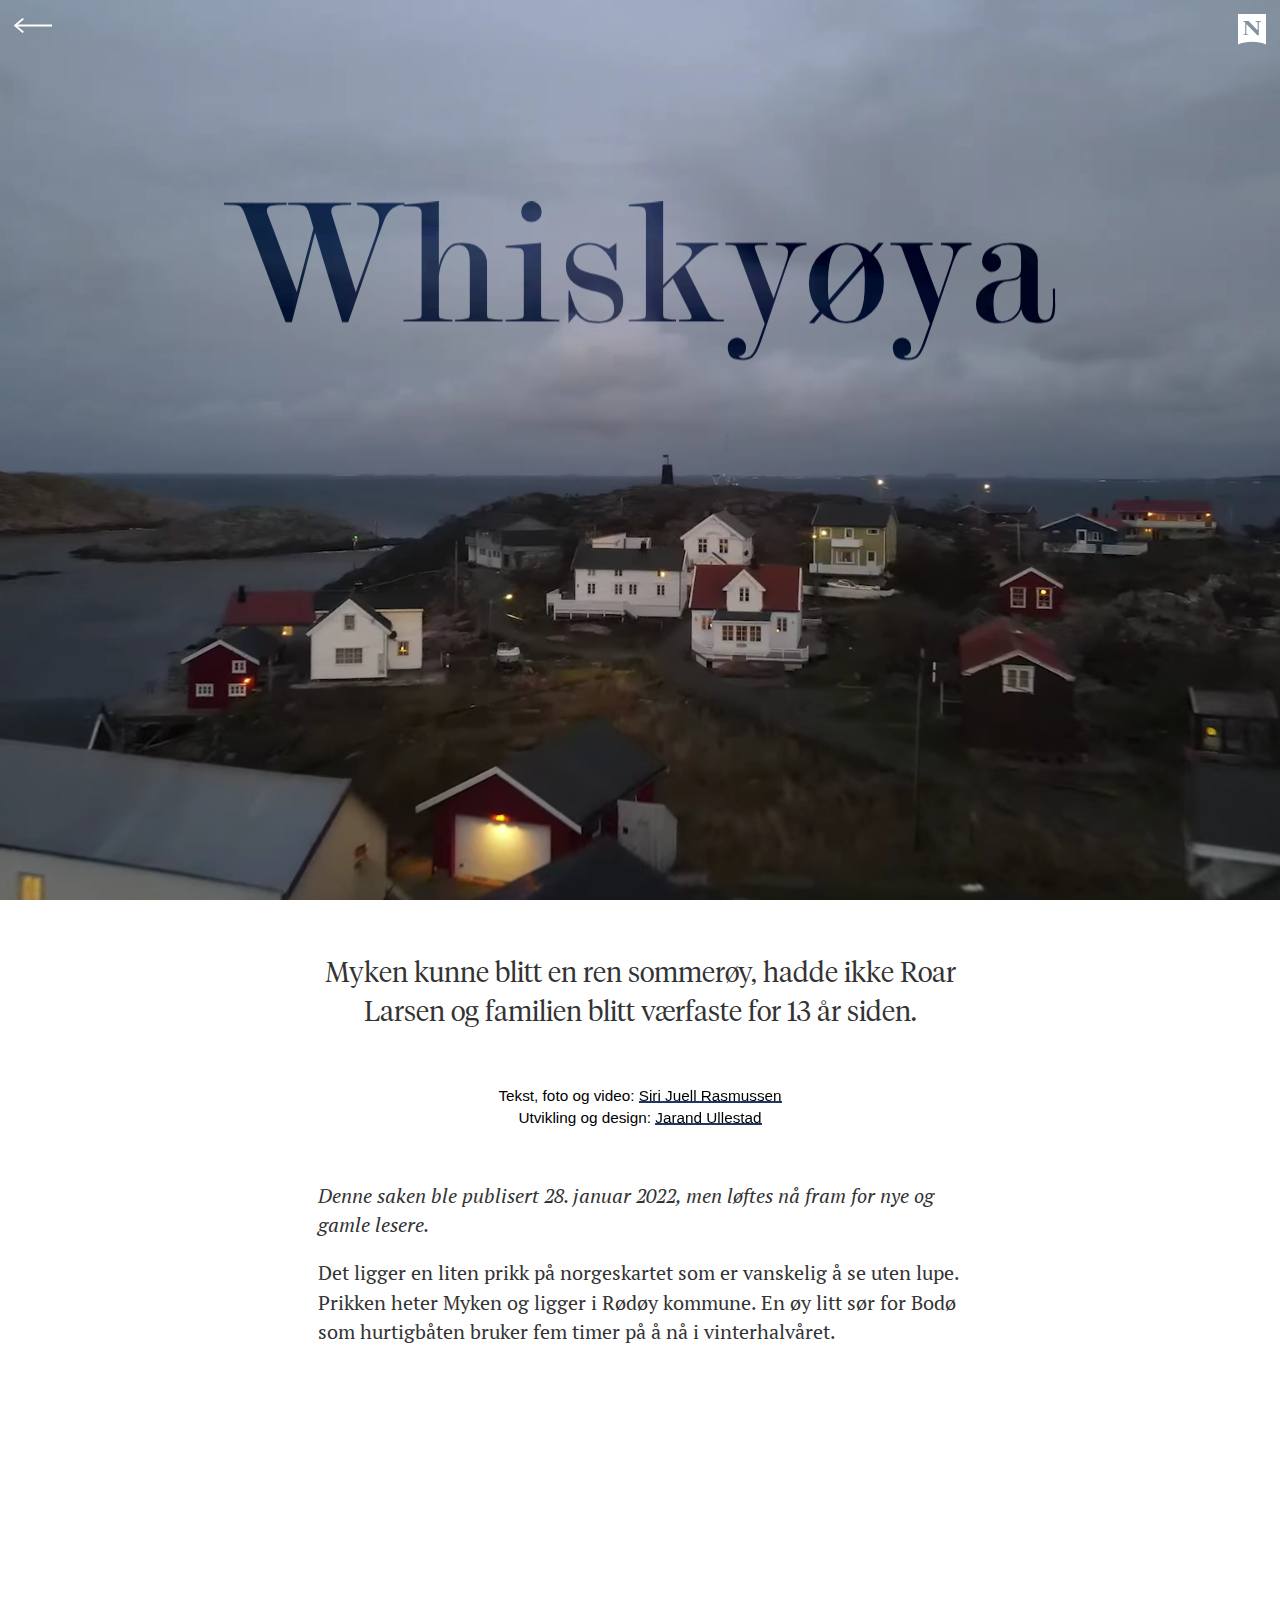
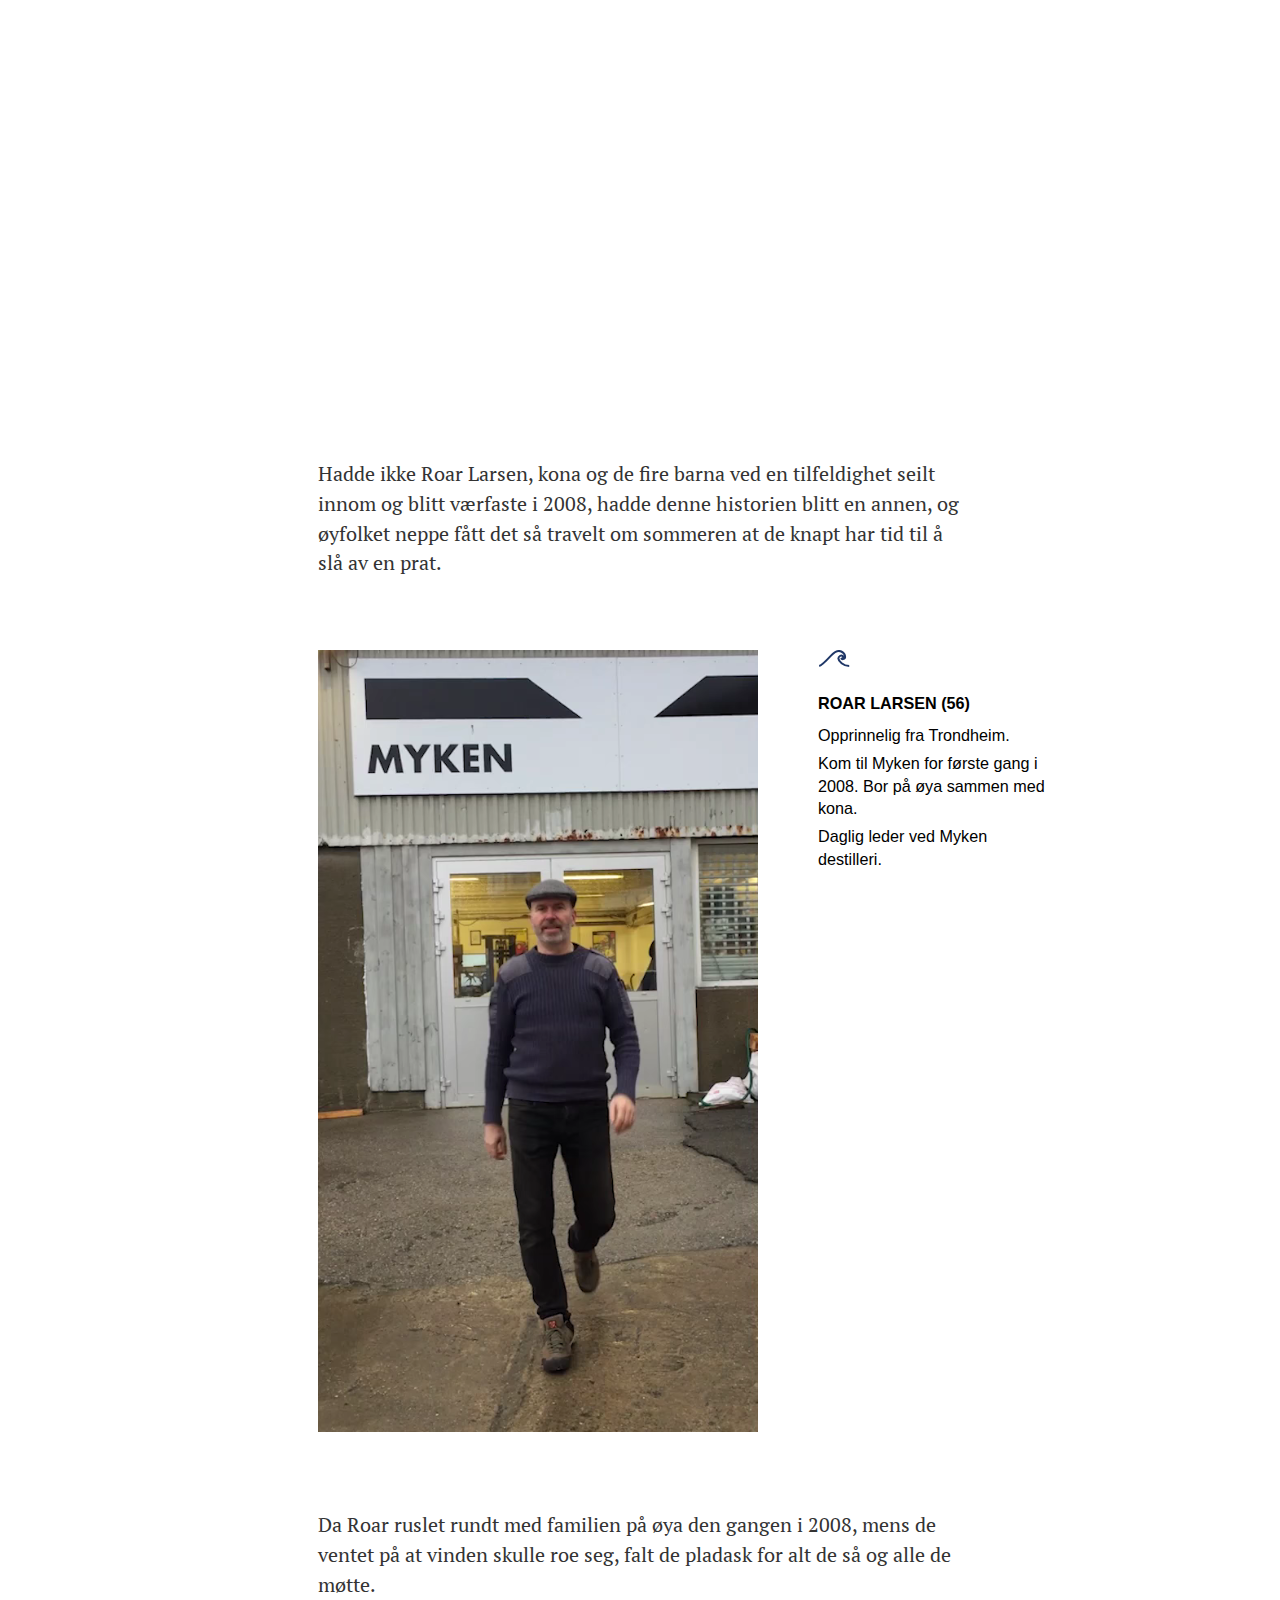
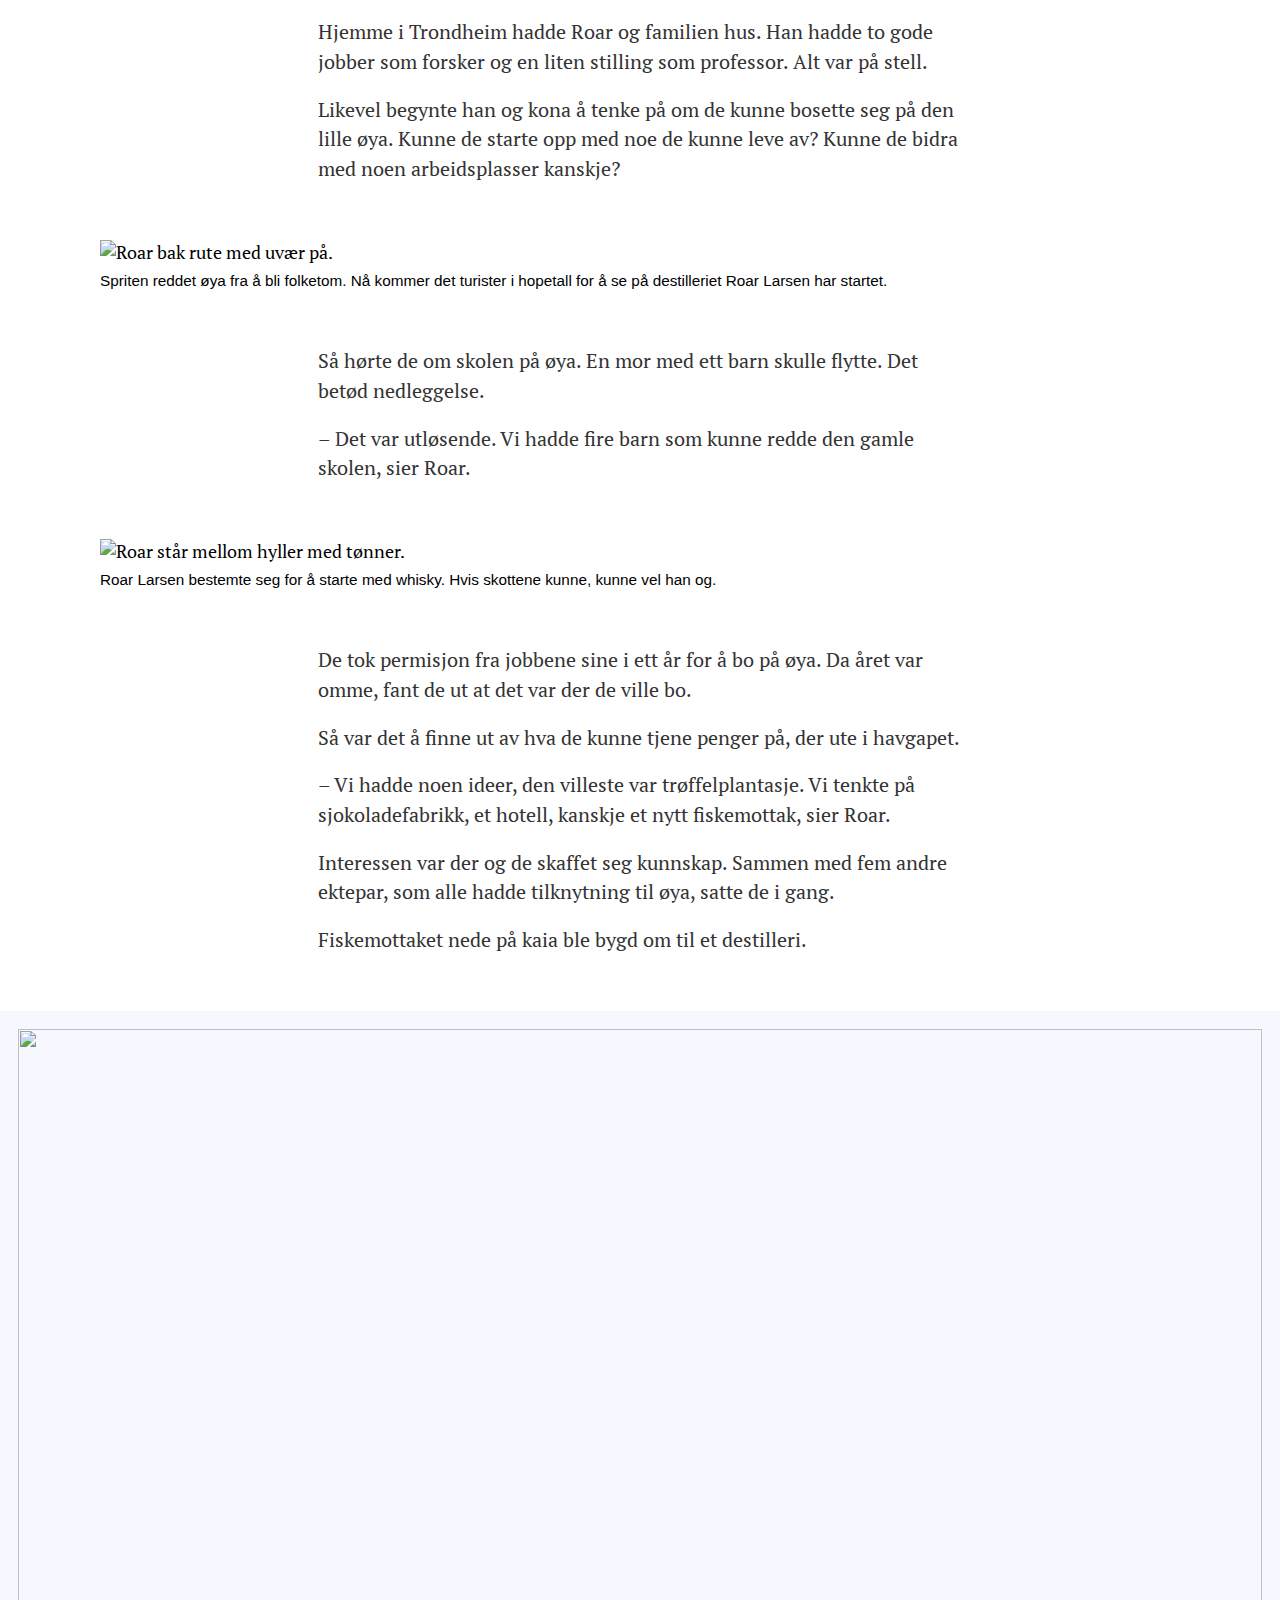
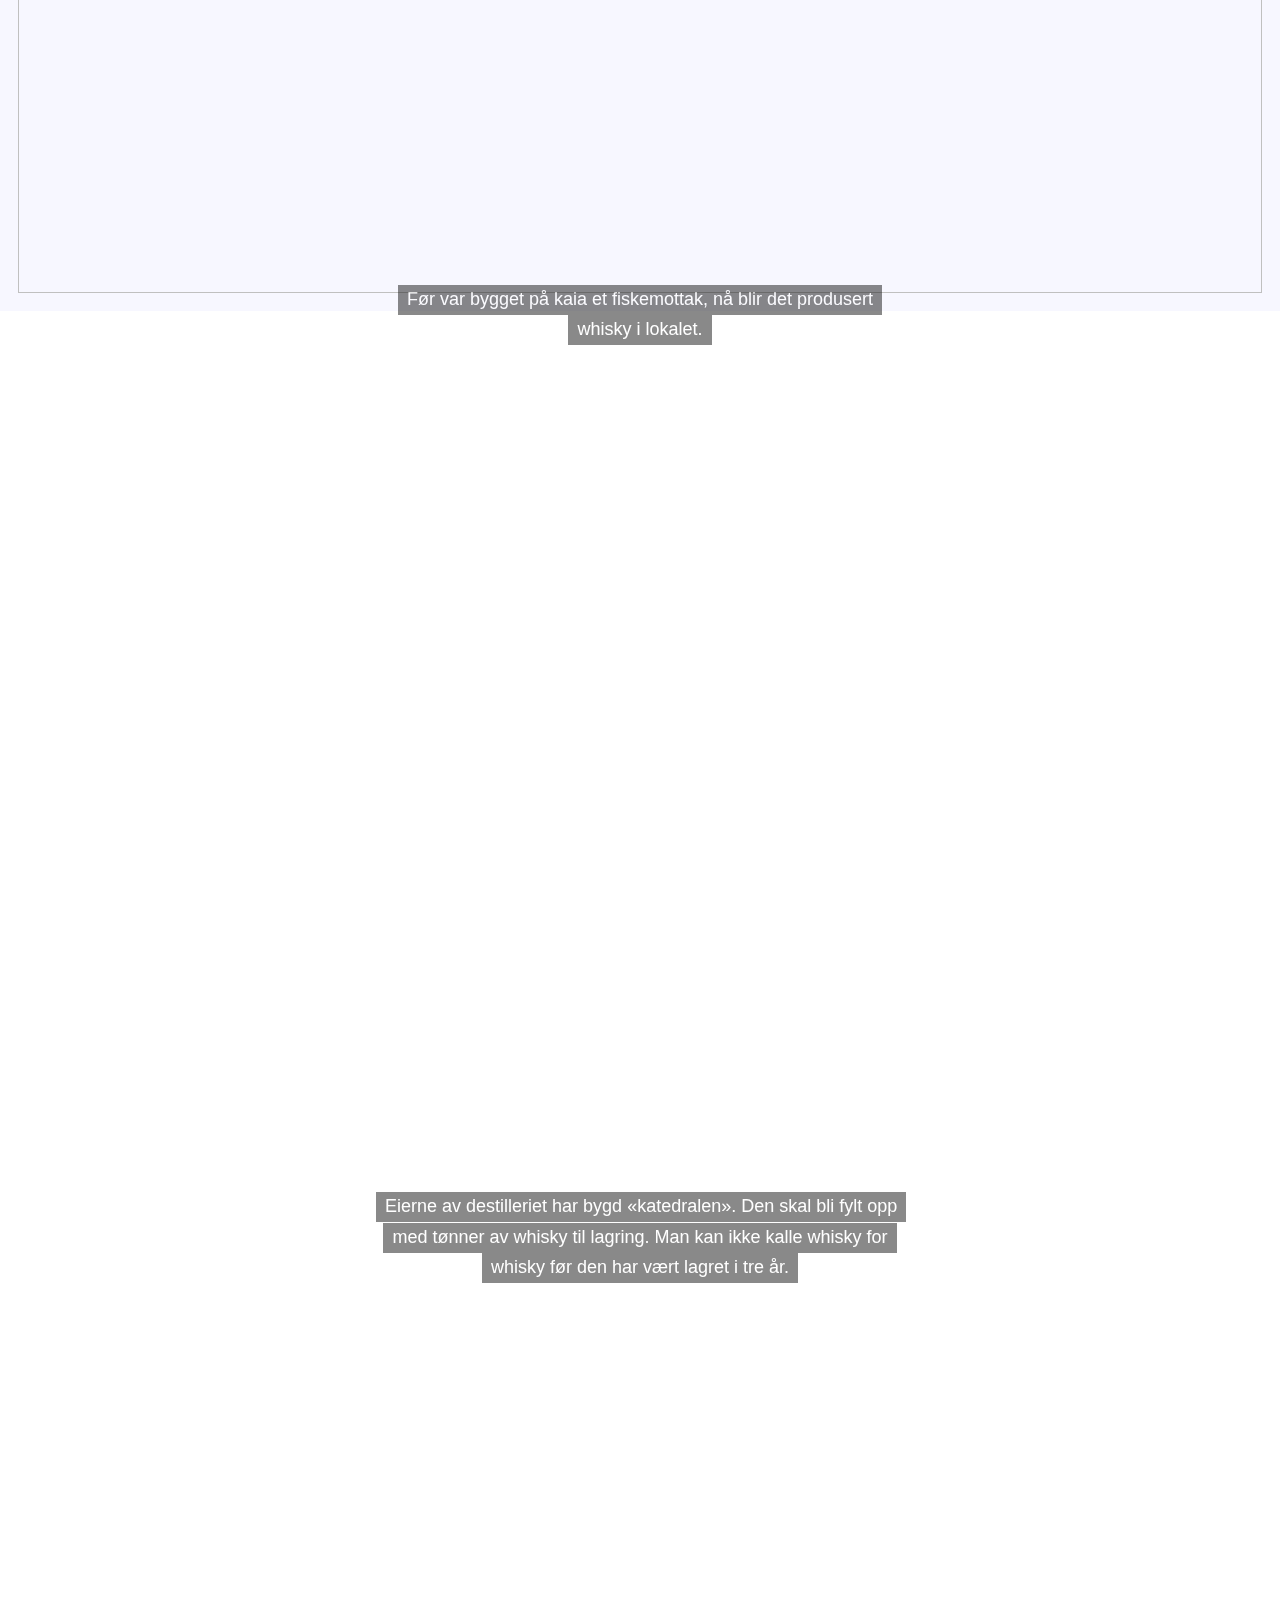
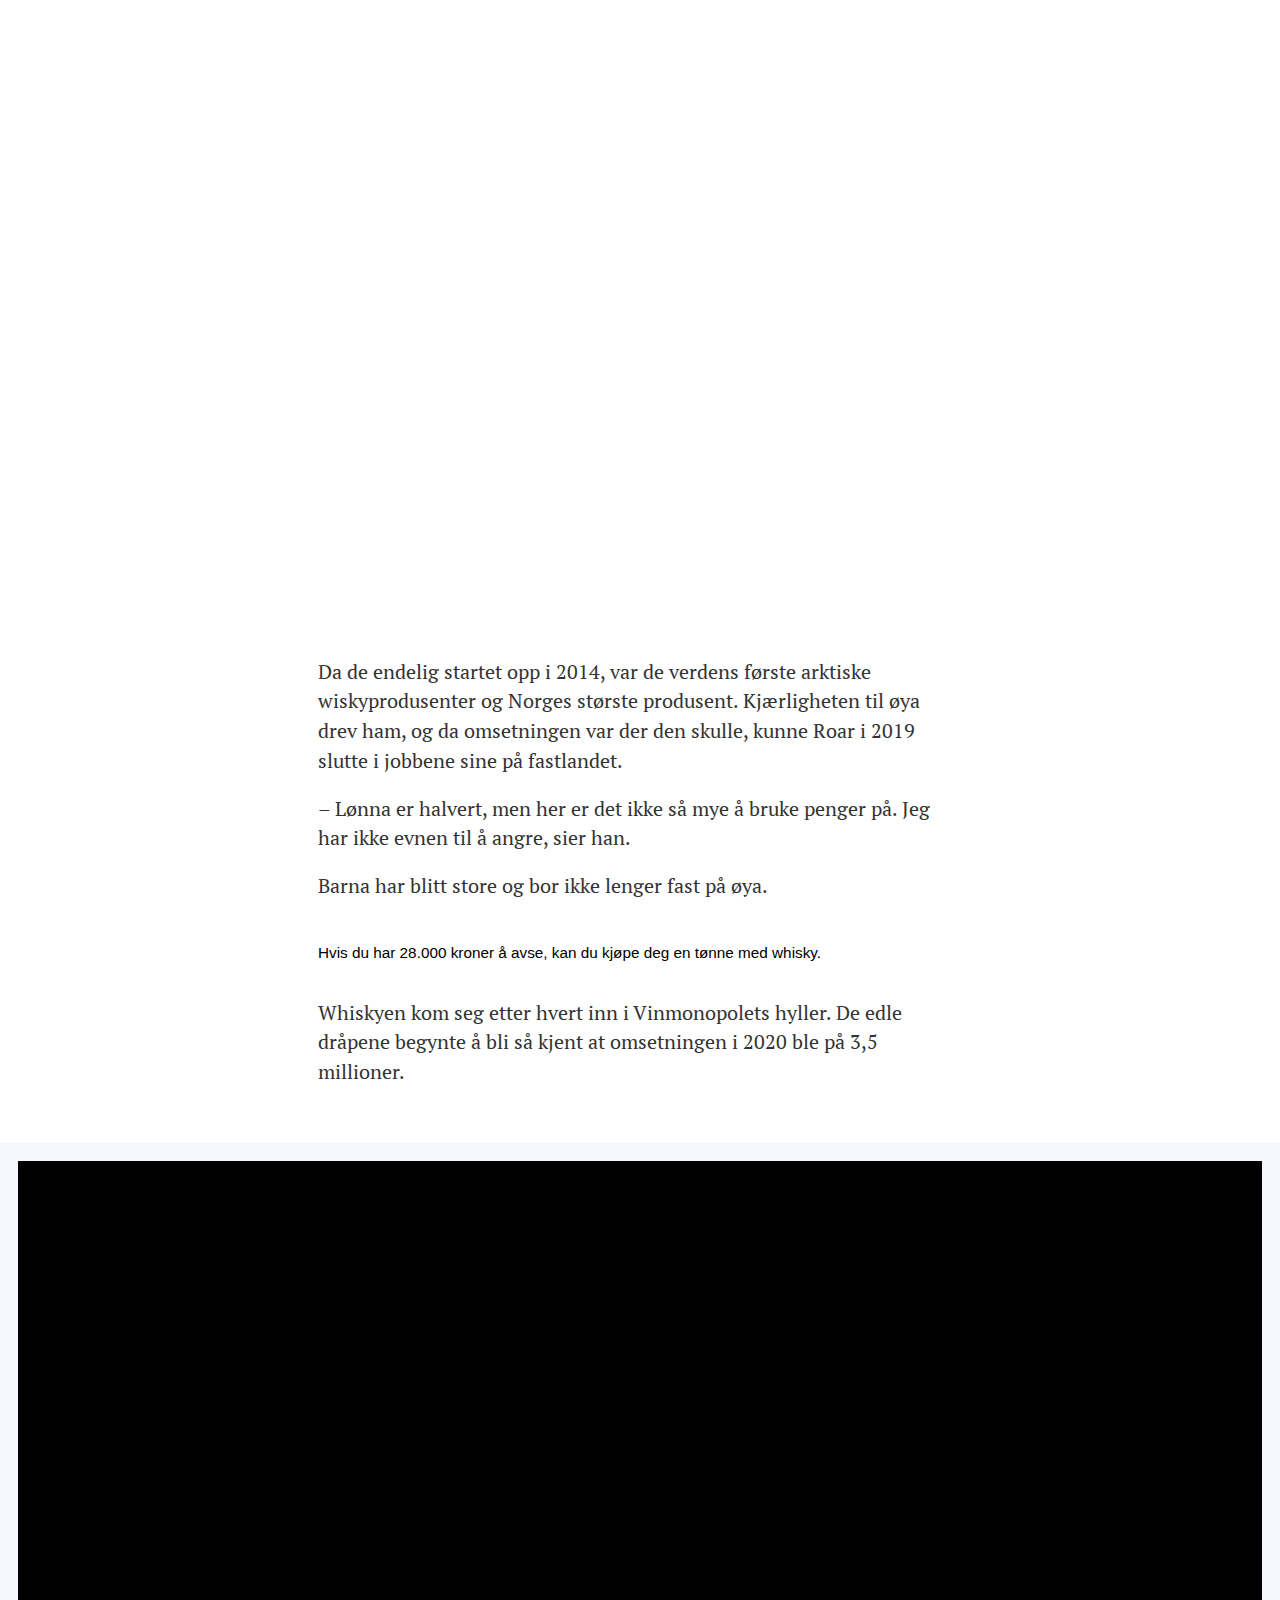
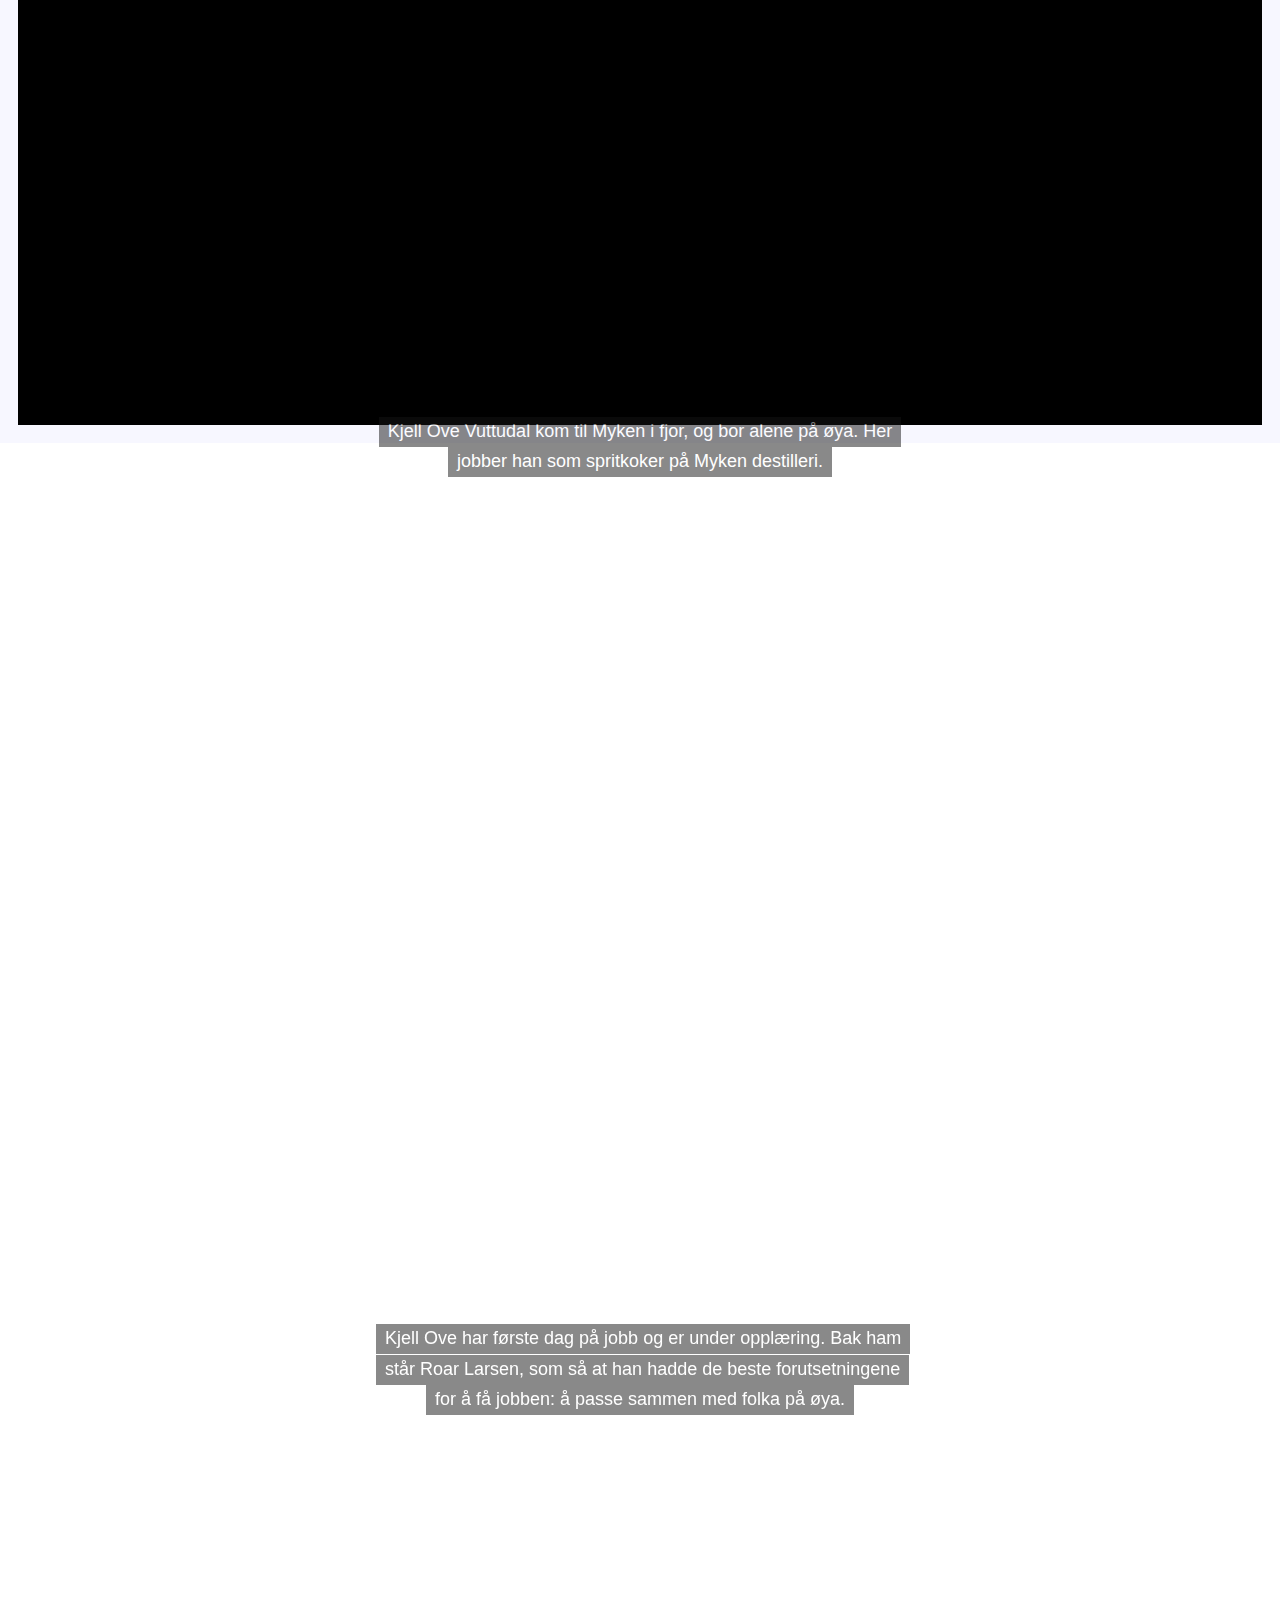
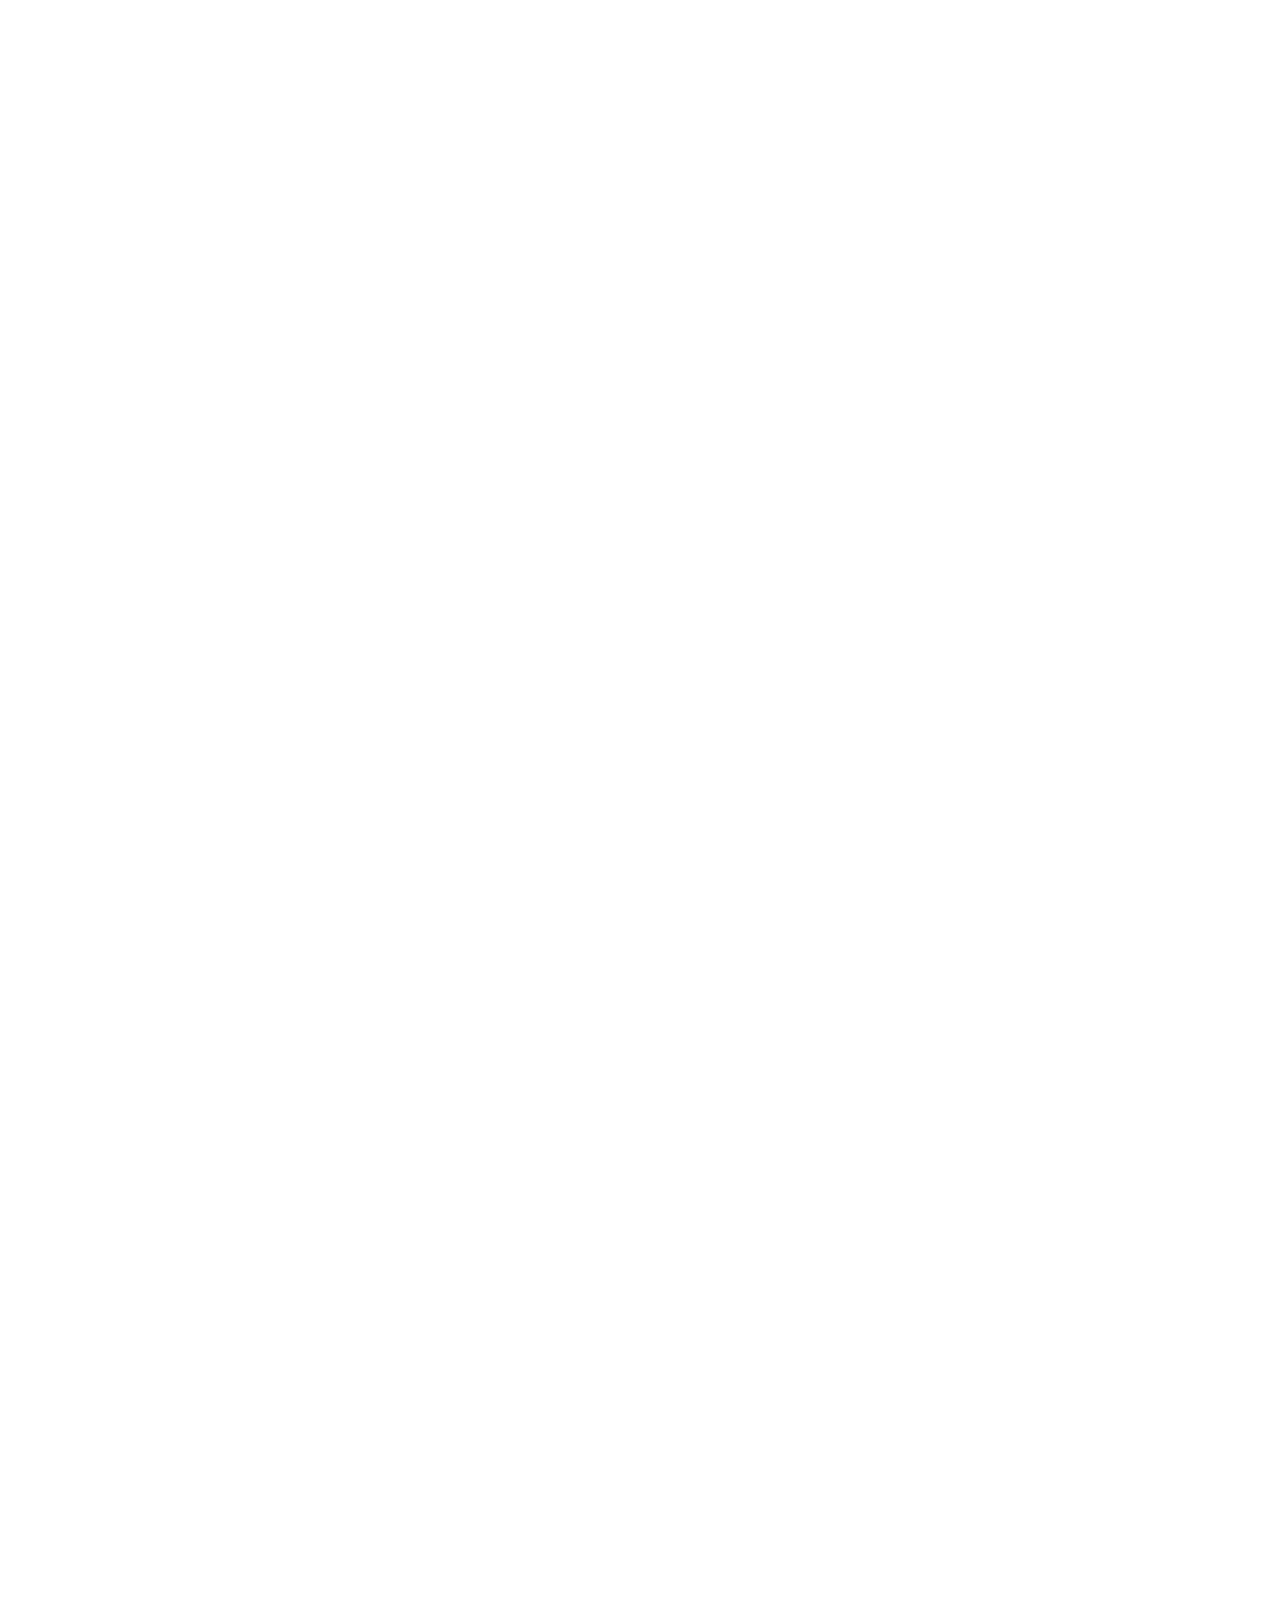
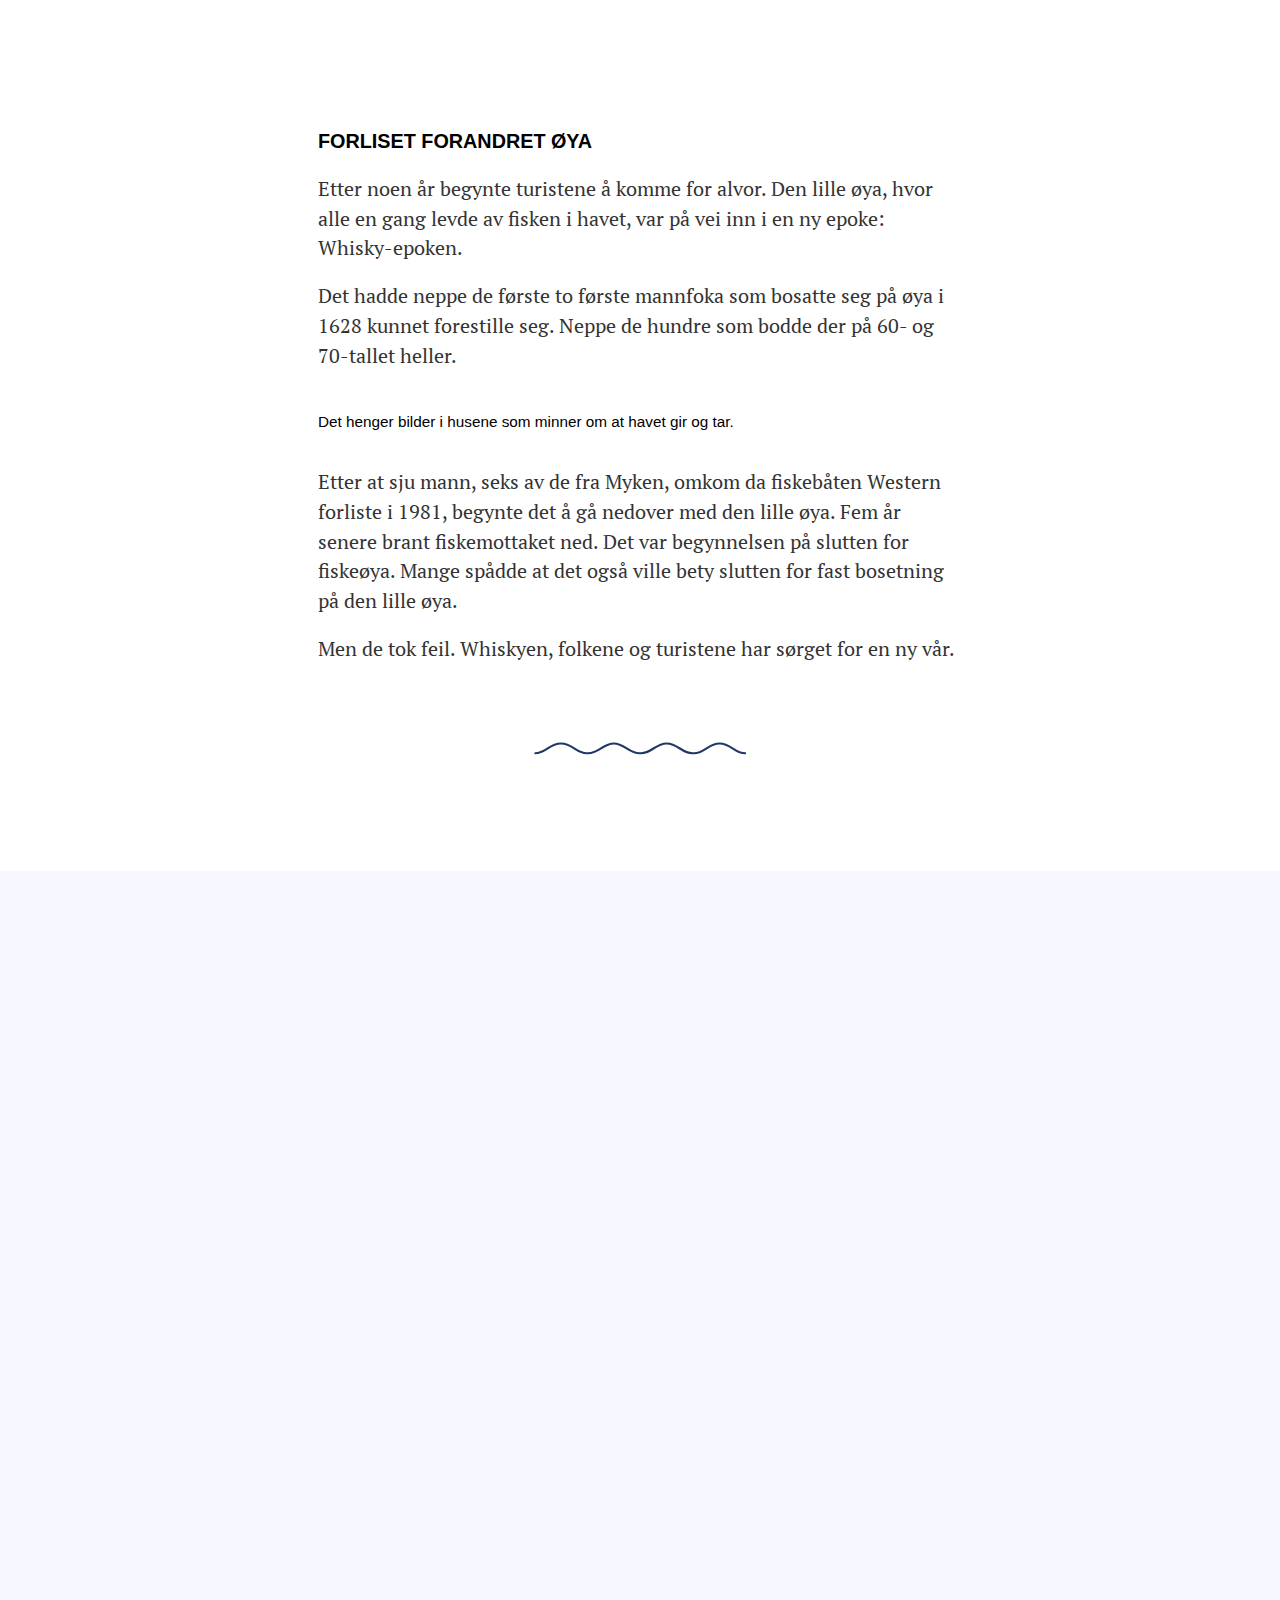
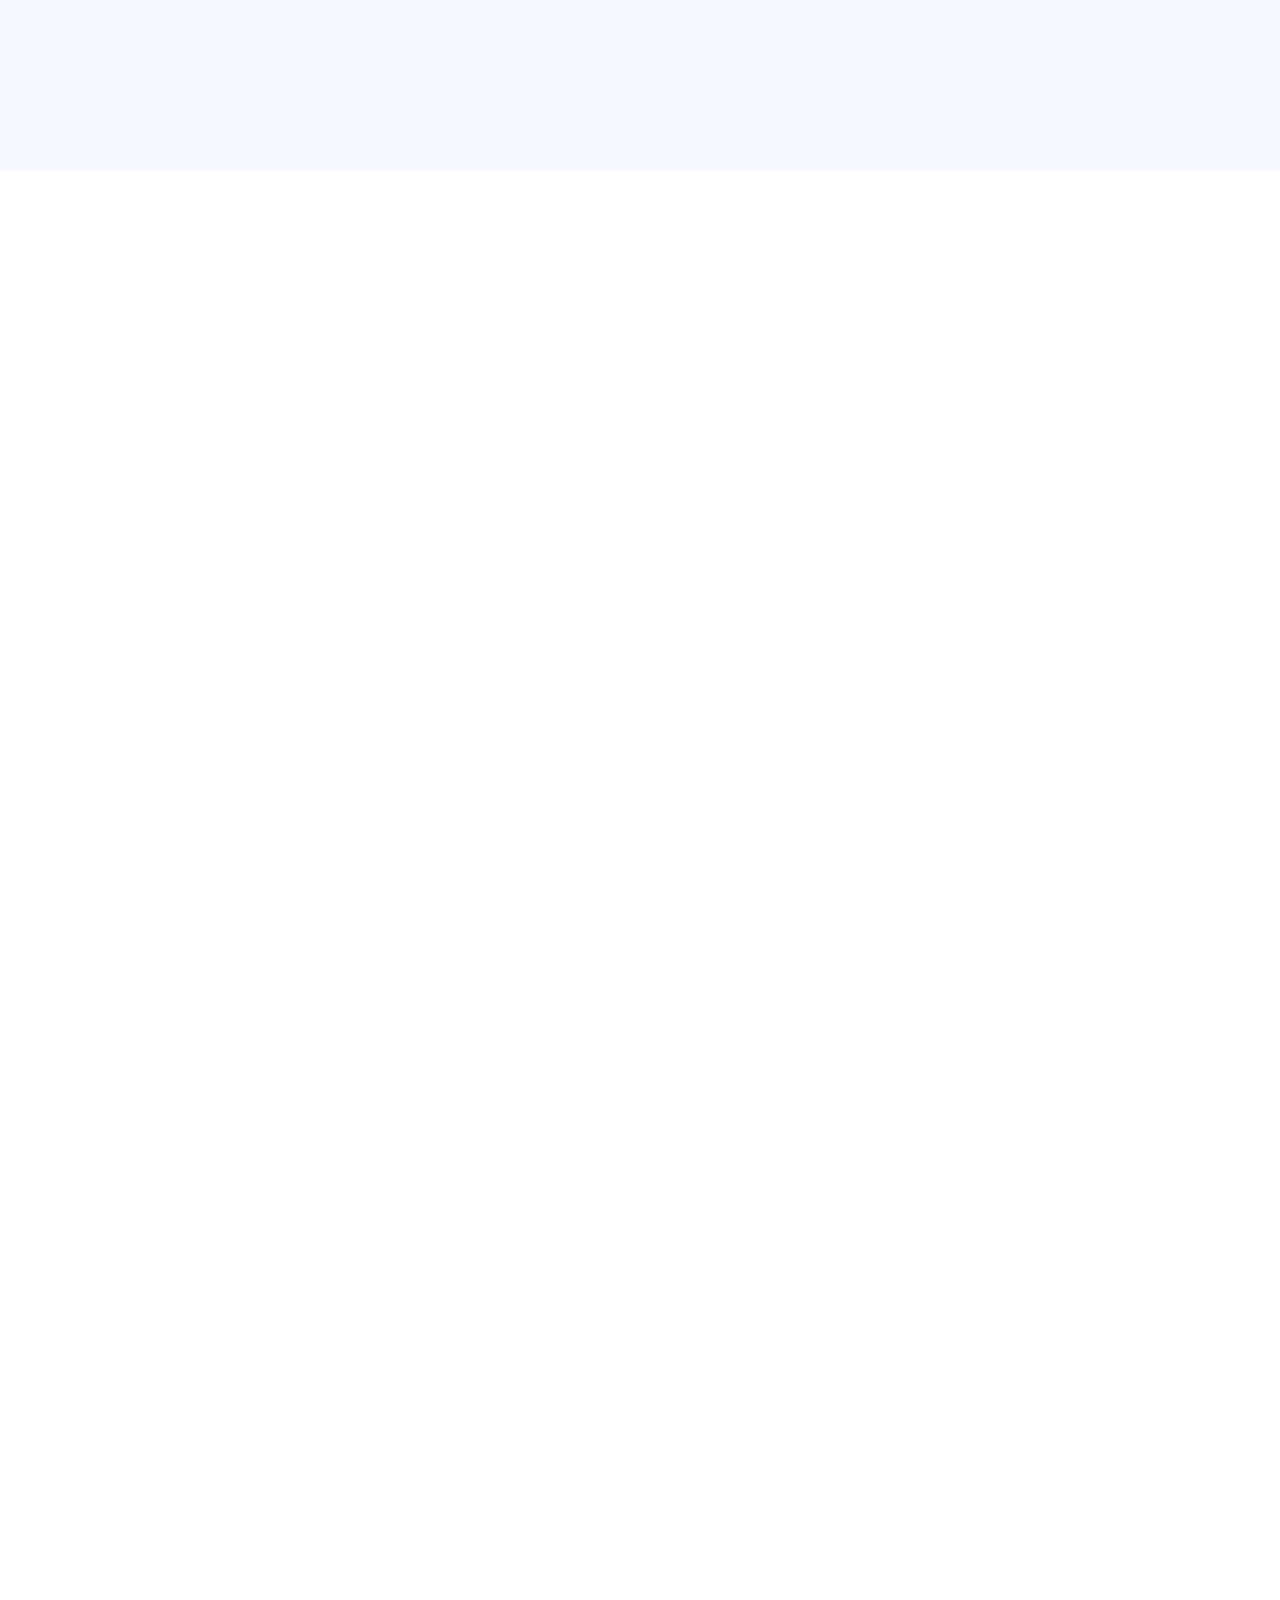
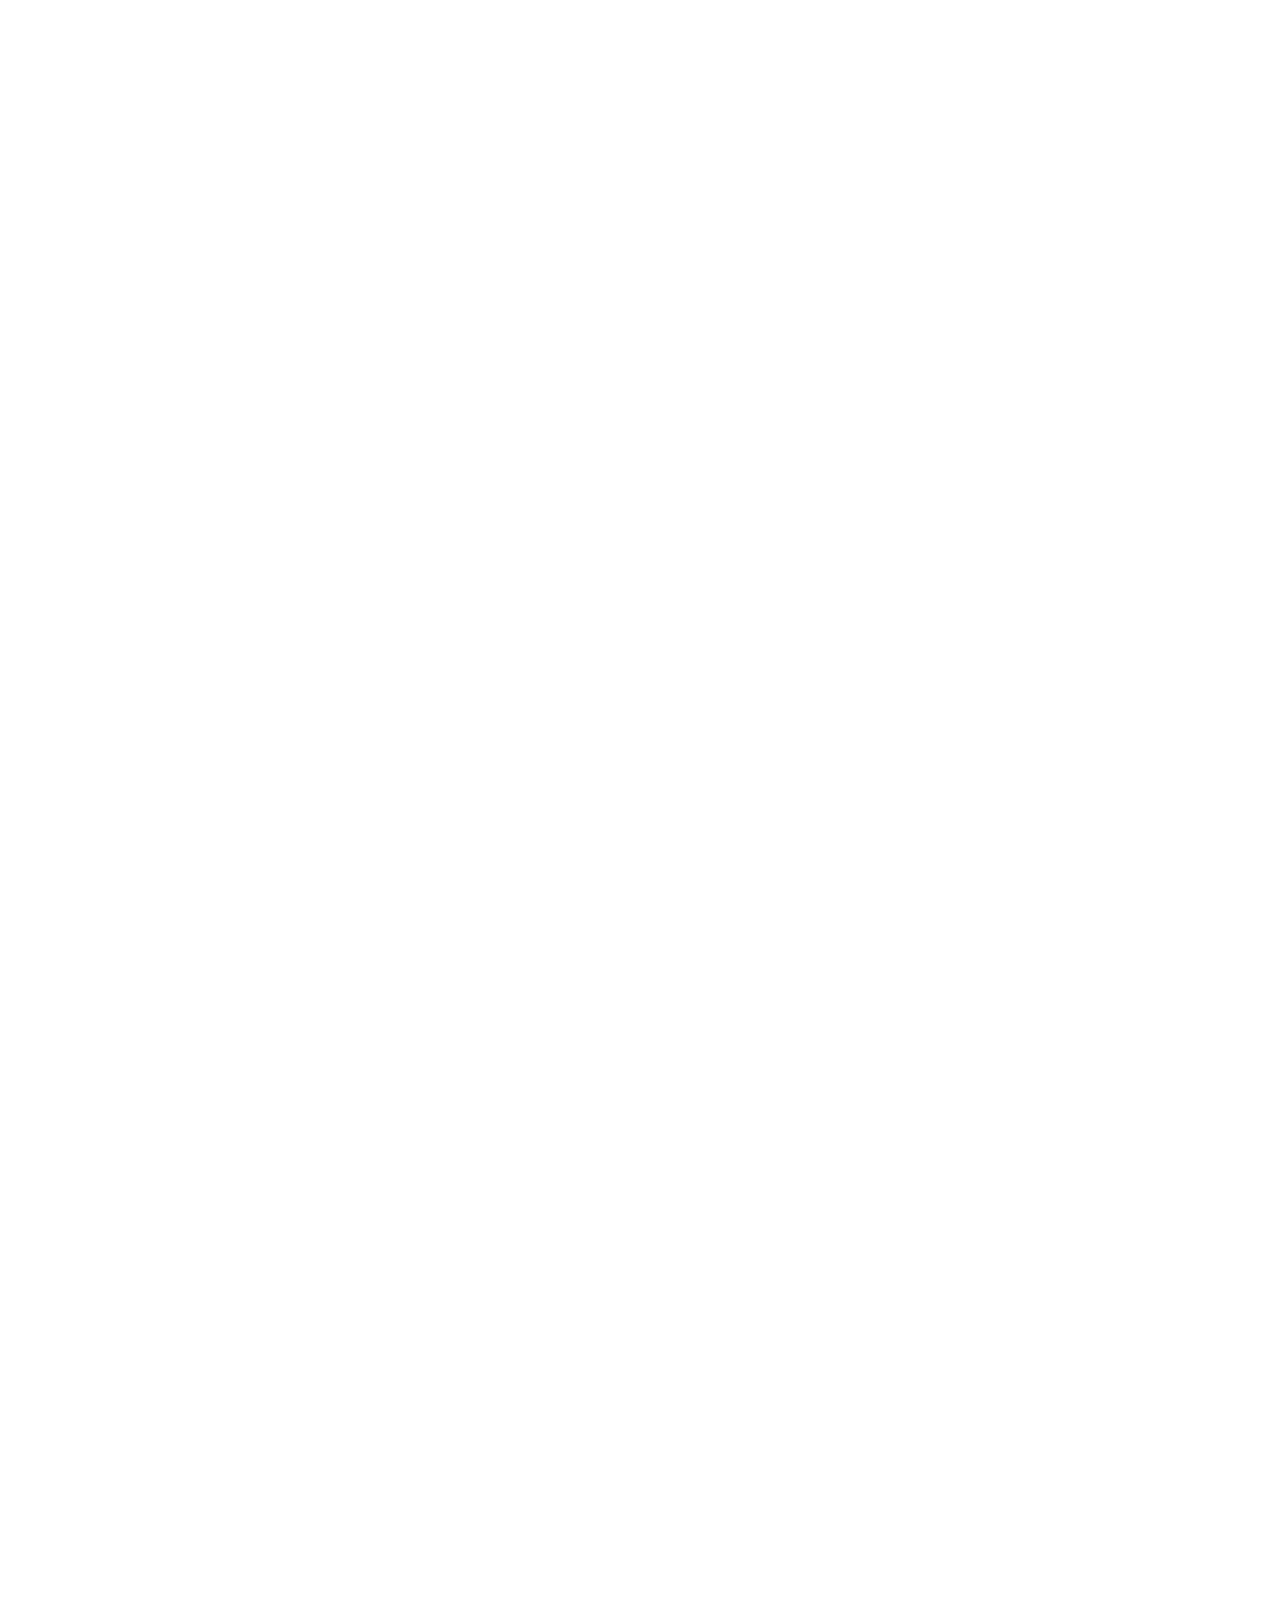
==== commit c8eecd23: "lagt til fragment.html" ====
--- a/index.html
+++ b/index.html
@@ -1,2 +1,865 @@
-<!DOCTYPE html><html lang="nb-NO"><head><meta charset="utf-8"><meta name="viewport" content="width=device-width,initial-scale=1"><title>Whiskyøya</title><meta property="og:title" content="Roar ble værfast på en liten øy ute i havgapet – det ble starten på et whisky-eventyr"><meta name="description" content="Myken kunne blitt en ren sommerøy, hadde ikke Roar Larsen og familien blitt værfaste for 13 år siden."><meta property="og:description" content="Myken kunne blitt en ren sommerøy, hadde ikke Roar Larsen og familien blitt værfaste for 13 år siden."><meta property="og:url" content="https://ekstra.nationen.no/spesial/whiskyoya/"><meta property="og:type" content="article"><meta property="og:image" content="https://ekstra.nationen.no/spesial/whiskyoya/assets/images/roar-face.jpg"><meta name="twitter:card" content="summary_large_image"><meta name="twitter:site" content="@Nationen_as"><link rel="apple-touch-icon-precomposed" sizes="144x144" href="./assets/images/nationen-logo144.png"><link rel="apple-touch-icon-precomposed" sizes="114x114" href="./assets/images/nationen-logo114.png"><link rel="apple-touch-icon-precomposed" sizes="72x72" href="./assets/images/nationen-logo72.png"><link rel="apple-touch-icon-precomposed" href="./assets/images/nationen-logo57.png"><link rel="shortcut icon" href="./assets/images/nationen-logo32.png"><script async src="https://www.googletagmanager.com/gtag/js?id=UA-1041296-46"></script><script>let url=location.protocol+"//"+location.host+location.pathname;const queryString=window.location.search,urlParams=new URLSearchParams(queryString),secret=urlParams.get("notsosecret");function google(){function e(){dataLayer.push(arguments)}window.dataLayer=window.dataLayer||[],e("js",new Date),e("config","UA-1041296-46")}"20f8j4h"==secret?(history.replaceState(null,"",url),document.cookie="name=myken; max-age=604800;",google()):document.cookie.split(";").some(e=>e.includes("name=myken"))?google():window.addEventListener("DOMContentLoaded",e=>{document.querySelector(".locked").style.display="flex",setTimeout(()=>{window.location.replace("https://www.nationen.no/nyhet/whiskyoya")},7e3)});</script><link rel="stylesheet" href="./assets/css/app.min.css"><link rel="preconnect" href="https://fonts.googleapis.com"><link rel="preconnect" href="https://fonts.gstatic.com" crossorigin><link href="https://fonts.googleapis.com/css2?family=PT+Serif:wght@400&display=swap" rel="stylesheet"></head><body><nav class="nav"><div class="nav__back"><a href="https://www.nationen.no/"><svg viewBox="0 0 41.2 16.2"><line class="st1" x1="1.2" y1="8.1" x2="41.2" y2="8.1"/><polyline class="st1" points="10.1,15.6 1.2,8.1 10.1,0.6"/></svg></a></div><div class="nav__logo"><a href="https://www.nationen.no"><svg xmlns="http://www.w3.org/2000/svg" viewBox="0 0 400 434.6"><path fill="white" d="M0,0V434.6c55.3-24.6,124.6-39.3,200-39.3S344.7,410,400,434.6V0ZM329.1,105.9l-32,11.3V302.5H276l-30.9-32L121.8,146.7h-2.6V284l32.1,11.3v5.3H70.9v-5.3l32-11.3V116.3L73.1,105.9v-5.3h78l30.5,32,96.5,98.6h2.6v-114l-32-11.3v-5.3H329v5.3Z"/></svg></a></div></nav><article id="top"><header class="header"><div class="header__content"><video class="intersect" autoplay loop muted playsinline="" poster="./assets/images/header-placeholder.jpg"><source src="./assets/video/mot-fjellet-vbr4.webm" type="video/webm"><source src="./assets/video/mot-fjellet-vbr2.5.mp4" type="video/mp4"></video><div class="header__title"><svg viewBox="0 0 697 160"><path d="M76.28,26.18l-19.45,75H51.59L17.71,11.26Q15.4,4.93,13,3.78T0,2.62V1.23H52.51V2.62q-9.39,0-13,1T35.88,7.56a9.66,9.66,0,0,0,.93,3.7L61,75.92,75,22.33l-3.28-11Q69.9,5.1,67.26,3.86T53.74,2.62V1.23h52.77V2.62q-9.36,0-13,1t-3.6,4.25a9.87,9.87,0,0,0,.61,3.39l19.87,64.82,17-48q2.6-7.56,2.6-12.35Q130,2.62,111.5,2.62V1.23h39.73V2.62q-10.93,0-16.17,11.26-.78,1.69-5.7,15.11L104.1,101.18H99Z"></path><path d="M180,62.19v31a10.82,10.82,0,0,0,.46,4,3.1,3.1,0,0,0,1.46.93,17.62,17.62,0,0,0,4.16.78c2,.2,3.77.31,5.31.31v1.38H150.3V99.18c3,0,5.68-.11,8.09-.31a25.41,25.41,0,0,0,6.24-1.24c.61-.52.92-2,.92-4.49V12.21c0-1.35,0-2.48-.08-3.41a3.76,3.76,0,0,0-.69-2.17,4.65,4.65,0,0,0-2-1.85Q160,4,150.46,4V2.62L180,0V54.52a31,31,0,0,1,4.46-11.86Q189,35.58,195.12,35a24,24,0,0,0,2.69-.16c1-.1,1.67-.15,2.08-.15q10.79,0,16.17,5.87a16.91,16.91,0,0,1,4.31,11.73V93.16a10.76,10.76,0,0,0,.47,4,3.21,3.21,0,0,0,1.54.93,20.75,20.75,0,0,0,4.46.77c2.16.2,4.31.31,6.47.31v1.38H193.58V99.18c1.64,0,3.54-.11,5.7-.31A22.23,22.23,0,0,0,205,97.63c.62-.52.93-2,.93-4.49V51.36q0-6.66-1.39-9.91-2.16-5.1-8.16-5.11-6.47,0-11.09,8.51A50.5,50.5,0,0,0,180,62.19Z"></path><path d="M267.5,98.09a3.14,3.14,0,0,1-1.39-.93,10.82,10.82,0,0,1-.46-4V34.8l-29.72,2.47v1.38q9.85,0,12.63.78a4.69,4.69,0,0,1,2,1.86c.41.52.61,1.76.61,3.73v48.1c0,2.49-.3,4-.92,4.5A25.38,25.38,0,0,1,244,98.87c-2.41.2-5.11.31-8.08.31v1.38h45V99.18Q270.73,99.18,267.5,98.09Z"></path><path d="M257.56,17.25a8.24,8.24,0,0,0,6.11-2.47,8.37,8.37,0,0,0,2.44-6.16,8.41,8.41,0,0,0-2.44-6.16,8.81,8.81,0,0,0-12.21,0A8.41,8.41,0,0,0,249,8.62a8.37,8.37,0,0,0,2.44,6.16A8.22,8.22,0,0,0,257.56,17.25Z"></path><path d="M322.47,39.58c4-3,6.11-4.57,6.32-4.78V57.9l-1.23-.3a32.15,32.15,0,0,0-7.7-15.1q-6-6.3-13.25-6.31a17.22,17.22,0,0,0-9.08,2.16q-4.78,2.92-4.78,9.7,0,5.54,5.22,8.62,3.67,2.16,14.73,4.78t15.5,6.16q6.29,4.92,6.29,15.7,0,10-6.78,14.79-5.38,3.84-13.55,3.85-6.78,0-9.7-.93-4.32-1.38-9.4-6.62-6.17,7.25-6.47,7.55V74.69h1.08A98.86,98.86,0,0,0,294,87.93,24,24,0,0,0,299,95.48a16.2,16.2,0,0,0,6.73,4.23,39.27,39.27,0,0,0,9.51.85,12.31,12.31,0,0,0,7.89-2.46,10,10,0,0,0,3.71-8.32q0-6.93-5-10.32-3.87-2.61-13.68-4.62t-15.23-6.46a17.69,17.69,0,0,1-6.49-14.33,18.86,18.86,0,0,1,5.46-13.63,17.93,17.93,0,0,1,13.33-5.62,25.33,25.33,0,0,1,10.47,2A56.38,56.38,0,0,0,322.47,39.58Z"></path><path d="M367.9,72.84V93.13a10.86,10.86,0,0,0,.47,4,3.18,3.18,0,0,0,1.46.93,17.29,17.29,0,0,0,4.08.78c1.95.2,3.54.31,4.77.31v1.38H339V99.18q9.24,0,12.48-1.08l1.07-.47c.62-.51.93-2,.93-4.48V10.65a7.9,7.9,0,0,0-.93-4.41,3.2,3.2,0,0,0-1.69-1.46Q348.35,4,339.11,4V2.62L367.9,0V70.07l19.41-19.43q4.62-4.5,4.62-8.08,0-3-3.24-4.58c-2.15-1.09-5.44-1.64-9.85-1.64V34.8H414.1v1.54q-5.85,0-9.16,1.71t-9,7l-9.55,9.44L406.1,93.76a8.41,8.41,0,0,0,4.23,4.41q2.54,1,8.39,1v1.38H381.15V99.18c3.39,0,6-.08,7.85-.24s2.77-.9,2.77-2.24a9.78,9.78,0,0,0-1.23-3.41L376.07,64.53Z"></path><path d="M450.6,115.32q-3.24,9.41-6,13.11a9.93,9.93,0,0,1-8.31,4.32c-4.31,0-7.5-.44-9.55-1.31A6.46,6.46,0,0,1,422.8,127a20.66,20.66,0,0,1-.84-5,8.14,8.14,0,0,1,7.93-7.86,7.2,7.2,0,0,1,5.21,2.24,8,8,0,0,1,2.26,5.93q0,6.61-6.23,7.39a3.86,3.86,0,0,0,2.23,1.37,16.91,16.91,0,0,0,2.39.17,8.35,8.35,0,0,0,6.77-3.18c1.75-2.11,3.59-6,5.55-11.69L453,102.41,430.73,42.06c-.92-2.37-1.49-3.76-1.69-4.17-.62-1-2.41-1.55-5.39-1.55h-3.54V34.8h35.26v1.54q-3.54,0-7.16.08c-2.41,0-3.62.7-3.62,1.93l.93,3.09,14.89,39.72,10.36-30.29a28.22,28.22,0,0,0,1.85-8.34q0-6.18-10.32-6.19V34.8H488v1.54c-3.9,0-6.93,1-9.08,2.86s-4.57,6.66-7.24,14.26Z"></path><path d="M544.08,44.81A30.84,30.84,0,0,1,550.55,55a35.8,35.8,0,0,1,2.3,13.24q0,14.94-10.31,24.8-9.4,8.92-21.1,8.93a30.29,30.29,0,0,1-20.33-7.86L494.34,102H490l8.78-10a30.51,30.51,0,0,1-6.47-10.32A37,37,0,0,1,490,68.22q0-14.92,10.32-24.64,9.39-8.78,21.1-8.78a29.42,29.42,0,0,1,10.47,1.93,36.27,36.27,0,0,1,9.86,5.77l6.62-7.7h4.31Zm-8.63,4.93q-1.38-7.08-4.62-10.32c-2.15-2.15-5.29-3.23-9.39-3.23q-8.31,0-11.86,7.7T506,68.22v6.62a68.14,68.14,0,0,0,.62,7.86Zm.77,4L507.43,86.86q1.38,6.78,4.69,10.24t9.32,3.46q8.31,0,11.86-7.85t3.54-24.49V64.53A78.22,78.22,0,0,0,536.22,53.75Z"></path><path d="M588.89,115.32q-3.23,9.41-6,13.11a10,10,0,0,1-8.32,4.32c-4.31,0-7.5-.44-9.55-1.31a6.48,6.48,0,0,1-3.93-4.47,20.66,20.66,0,0,1-.84-5,8.14,8.14,0,0,1,7.93-7.86,7.19,7.19,0,0,1,5.21,2.24,8,8,0,0,1,2.26,5.93q0,6.61-6.22,7.39a3.83,3.83,0,0,0,2.23,1.37,16.77,16.77,0,0,0,2.38.17,8.35,8.35,0,0,0,6.77-3.18q2.63-3.16,5.55-11.69l4.92-13.93L569,42.06c-.93-2.37-1.49-3.76-1.7-4.17q-.92-1.55-5.39-1.55H558.4V34.8h35.27v1.54c-2.37,0-4.75,0-7.17.08s-3.61.7-3.61,1.93l.92,3.09L598.7,81.16l10.36-30.29a27.9,27.9,0,0,0,1.85-8.34q0-6.18-10.31-6.19V34.8h25.71v1.54c-3.9,0-6.93,1-9.08,2.86s-4.57,6.66-7.24,14.26Z"></path><path d="M667.74,55.84v-9c0-4.13-.66-6.91-2-8.36s-4.13-2.17-8.46-2.17a20.12,20.12,0,0,0-9.29,2,10,10,0,0,0-5.23,5.5,6.62,6.62,0,0,1,1.54-.15,5.83,5.83,0,0,1,4.77,2.31A8.1,8.1,0,0,1,651,51.28a7.24,7.24,0,0,1-2.33,5.55A7.76,7.76,0,0,1,643.18,59a6.11,6.11,0,0,1-3.58-1.08c-3-1.94-4.51-4.41-4.51-7.39a16,16,0,0,1,.92-4.93q2.16-6,10.78-8.77a40,40,0,0,1,12.48-2q11.38,0,17.25,4.31,5.24,3.84,5.23,9.67v34c0,6.14.16,9.93.46,11.37q1.08,5.22,5.55,5.22c2.67,0,4.46-1.38,5.39-4.13s1.38-6.74,1.38-12c0-1.42,0-2.85-.07-4.28s-.08-2.91-.08-4.44V73.15h1.85v6.78c0,2.15,0,4.21.15,6.16q0,8.93-2.17,12-2.78,3.84-11.3,3.85-6.66,0-9.91-2.29-3.87-2.75-5.11-9.31-3.23,7.49-9.7,10.07A28.58,28.58,0,0,1,647.87,102a20.22,20.22,0,0,1-11.24-3.09Q630,94.71,630,86.22a18,18,0,0,1,6.44-14,26.68,26.68,0,0,1,15.64-6.32q9.21-.78,12.43-2.47C666.66,62.27,667.74,59.75,667.74,55.84Zm-.46,27.86V63.11a8,8,0,0,1-5.47,3q-3.62.54-7,1a11.55,11.55,0,0,0-7.08,5q-3.09,4.64-3.08,13,0,9,1.77,12.15a6,6,0,0,0,5.62,3.17q5.85,0,10.55-4.87A16.45,16.45,0,0,0,667.28,83.7Z"></path></svg></div></div></header><style>.header__content{position:-webkit-sticky;position:sticky;top:0;height:100vh}.header__content video{height:100vh;width:100%;object-fit:cover;object-position:center}.header__title{width:65%;left:50%;-webkit-transform:translateX(-50%) translateY(-50%);transform:translateX(-50%) translateY(-50%);position:absolute;top:300px;z-index:100;mix-blend-mode:overlay}.header__title path{fill:#000;animation:float 4s ease-in-out infinite}.header__title path:nth-child(2){animation-delay:-.15s}.header__title path:nth-child(3),.header__title path:nth-child(4){animation-delay:-.3s}.header__title path:nth-child(5){animation-delay:-.45s}.header__title path:nth-child(6){animation-delay:-.6s}.header__title path:nth-child(7){animation-delay:-.75s}.header__title path:nth-child(8){animation-delay:-.9s}.header__title path:nth-child(9){animation-delay:-1.05s}.header__title path:nth-child(10){animation-delay:-1.2s}@media screen and (max-width:480px){.header__title{width:90%}.header__title path{animation-name:float-small}}@keyframes float{50%{-webkit-transform:translateY(20px);transform:translateY(20px)}}@keyframes float-small{50%{-webkit-transform:translateY(25px);transform:translateY(25px)}}</style><main><div class="section"><div class="col"><p class="leadin">Myken kunne blitt en ren sommerøy, hadde ikke Roar Larsen og familien blitt værfaste for 13 år siden.</p><div class="meta"><div class="meta__byline"><div class="meta__author">Tekst, foto og video: <a href="https://www.nationen.no/av/Siri%20Juell%20Rasmussen/">Siri Juell Rasmussen</a></div><div class="meta__author">Utvikling og design: <a href="https://www.nationen.no/av/Jarand%20Ullestad/">Jarand Ullestad</a></div></div></div><p><em>Denne saken ble publisert 28. januar 2022, men løftes nå fram for nye og gamle lesere.
-</em></p><p>Det ligger en liten prikk på norgeskartet som er vanskelig å se uten lupe. Prikken heter Myken og ligger i Rødøy kommune. En øy litt sør for Bodø som hurtigbåten bruker fem timer på å nå i vinterhalvåret.</p></div><div class="col col--expand"><div id="map"></div></div><div class="col"><p>Hadde ikke Roar Larsen, kona og de fire barna ved en tilfeldighet seilt innom og blitt værfaste i 2008, hadde denne historien blitt en annen, og øyfolket neppe fått det så travelt om sommeren at de knapt har tid til å slå av en prat.</p><div class="portrait"><div class="portrait__sticky"><div class="portrait__profile"><svg class="portrait__wave" viewBox="0 0 32 17"><path d="M1.2,16c0,0,2.8-0.7,11.8-10.4S26.7,4.2,27,6c0.3,1.7-0.1,2.9-1.9,3.1c-0.8,0.1-1.6-0.2-2.1-1c1.7,2.3,2.8-0.9,1.6-2.1c-1.3-1.2-4.4,0.3-4.2,2.7c0.2,2.5,4.7,7.3,10.8,7.3"></path></svg><div class="portrait__name">Roar Larsen (56)</div><div class="portrait__info"><div>Opprinnelig fra Trondheim.</div><div>Kom til Myken for første gang i 2008. Bor på øya sammen med kona.</div><div>Daglig leder ved Myken destilleri.</div></div></div></div><video class="portrait__video intersect" loop muted playsinline=""><source src="./assets/video/roar.webm" type="video/webm"><source src="./assets/video/roar.mp4" type="video/mp4"></video></div><p>Da Roar ruslet rundt med familien på øya den gangen i 2008, mens de ventet på at vinden skulle roe seg, falt de pladask for alt de så og alle de møtte.</p><p>Hjemme i Trondheim hadde Roar og familien hus. Han hadde to gode jobber som forsker og en liten stilling som professor. Alt var på stell.</p><p>Likevel begynte han og kona å tenke på om de kunne bosette seg på den lille øya. Kunne de starte opp med noe de kunne leve av? Kunne de bidra med noen arbeidsplasser kanskje?</p></div><figure class="col col--l"><picture><source media="(max-aspect-ratio: 3/4)" srcset="https://imengine.editorial.prod.tun.infomaker.io/?uuid=300d79cc-4714-565e-b128-93a271a355df&amp;type=preview&amp;function=thumbnail&amp;width=600&amp;height=400"><img src="https://imengine.editorial.prod.tun.infomaker.io/?uuid=300d79cc-4714-565e-b128-93a271a355df&amp;type=preview&amp;width=1080" loading="lazy" alt="Roar bak rute med uvær på."><figcaption>Spriten reddet øya fra å bli folketom. Nå kommer det turister i hopetall for å se på destilleriet Roar Larsen har startet.</figcaption></picture></figure><div class="col"><p>Så hørte de om skolen på øya. En mor med ett barn skulle flytte. Det betød nedleggelse.</p><p>– Det var utløsende. Vi hadde fire barn som kunne redde den gamle skolen, sier Roar.</p></div><figure class="col col--l"><picture><source media="(max-aspect-ratio: 3/4)" srcset="https://imengine.editorial.prod.tun.infomaker.io/?uuid=076e48c0-c181-56b1-8216-edef805a32a2&amp;type=preview&amp;function=thumbnail&amp;width=600&amp;height=600"><img src="https://imengine.editorial.prod.tun.infomaker.io/?uuid=076e48c0-c181-56b1-8216-edef805a32a2&amp;type=preview&amp;width=1080" loading="lazy" alt="Roar står mellom hyller med tønner."><figcaption>Roar Larsen bestemte seg for å starte med whisky. Hvis skottene kunne, kunne vel han og.</figcaption></picture></figure><div class="col"><p>De tok permisjon fra jobbene sine i ett år for å bo på øya. Da året var omme, fant de ut at det var der de ville bo.</p><p>Så var det å finne ut av hva de kunne tjene penger på, der ute i havgapet.</p><p>– Vi hadde noen ideer, den villeste var trøffelplantasje. Vi tenkte på sjokoladefabrikk, et hotell, kanskje et nytt fiskemottak, sier Roar.</p><p>Interessen var der og de skaffet seg kunnskap. Sammen med fem andre ektepar, som alle hadde tilknytning til øya, satte de i gang.</p><p>Fiskemottaket nede på kaia ble bygd om til et destilleri.</p></div><div class="col col--full"><div class="story story--contain" data-story="1"><div class="story__background" data-story-id="1" data-story-state="active"><picture><source media="(max-aspect-ratio: 3/4)" srcset="https://imengine.editorial.prod.tun.infomaker.io/?uuid=6e1d4c05-ced4-5410-b9c5-9b9abf857fc3&amp;type=preview&amp;function=thumbnail&amp;width=600&amp;height=600&amp;q=60"><img src="https://imengine.editorial.prod.tun.infomaker.io/?uuid=6e1d4c05-ced4-5410-b9c5-9b9abf857fc3&amp;type=preview&amp;width=1600&amp;q=80" loading="lazy" alt=""></picture></div><div class="story__trigger" data-story-control="1"><div><div>Før var bygget på kaia et fiskemottak, nå blir det produsert whisky i lokalet.</div></div></div><div class="story__background" data-story-id="2"><picture><source media="(max-aspect-ratio: 3/4)" srcset="https://imengine.editorial.prod.tun.infomaker.io/?uuid=95612c31-784f-532e-93a9-4e7f6e1673ee&amp;type=preview&amp;function=thumbnail&amp;width=600&amp;height=800&amp;q=60"><img src="https://imengine.editorial.prod.tun.infomaker.io/?uuid=95612c31-784f-532e-93a9-4e7f6e1673ee&amp;type=preview&amp;width=1600&amp;q=80" loading="lazy" alt=""></picture></div><div class="story__trigger" data-story-control="2"><div><div>Eierne av destilleriet har bygd «katedralen». Den skal bli fylt opp med tønner av whisky til lagring. Man kan ikke kalle whisky for whisky før den har vært lagret i tre år.</div></div></div></div></div><div class="col"><p>Da de endelig startet opp i 2014, var de verdens første arktiske wiskyprodusenter og Norges største produsent. Kjærligheten til øya drev ham, og da omsetningen var der den skulle, kunne Roar i 2019 slutte i jobbene sine på fastlandet.</p><p>– Lønna er halvert, men her er det ikke så mye å bruke penger på. Jeg har ikke evnen til å angre, sier han.</p><p>Barna har blitt store og bor ikke lenger fast på øya.</p><figure><img src="https://imengine.editorial.prod.tun.infomaker.io/?uuid=5bed888e-3a9d-5bd8-941f-d18715a31590&amp;type=preview&amp;width=680&amp;q=50" loading="lazy" alt=""><figcaption>Hvis du har 28.000 kroner å avse, kan du kjøpe deg en tønne med whisky.</figcaption></figure><p>Whiskyen kom seg etter hvert inn i Vinmonopolets hyller. De edle dråpene begynte å bli så kjent at omsetningen i 2020 ble på 3,5 millioner.</p></div><div class="col col--full"><div class="story" data-story="2"><div class="story__background" data-story-id="1" data-story-state="active"><video class="intersect" loop muted playsinline=""><source src="./assets/video/kjell-ove.mp4" type="video/mp4"></video></div><div class="story__trigger" data-story-control="1"><div class="story__text"><div>Kjell Ove Vuttudal kom til Myken i fjor, og bor alene på øya. Her jobber han som spritkoker på Myken destilleri.</div></div></div><div class="story__background" data-story-id="2"><picture><source media="(max-aspect-ratio: 3/4)" srcset="https://imengine.editorial.prod.tun.infomaker.io/?uuid=d0b487ba-158a-56b6-80be-a09c9c620f0b&amp;type=preview&amp;function=thumbnail&amp;width=600&amp;height=800&amp;q=60"><img src="https://imengine.editorial.prod.tun.infomaker.io/?uuid=d0b487ba-158a-56b6-80be-a09c9c620f0b&amp;type=preview&amp;width=1600&amp;q=80" loading="lazy" alt="Kjell-Ove og Roar i på jobb."></picture></div><div class="story__trigger" data-story-control="2"><div><div>Kjell Ove har første dag på jobb og er under opplæring. Bak ham står Roar Larsen, som så at han hadde de beste forutsetningene for å få jobben: å passe sammen med folka på øya.</div></div></div><div class="story__background" data-story-id="3"><picture><source media="(max-aspect-ratio: 3/4)" srcset="https://imengine.editorial.prod.tun.infomaker.io/?uuid=24c140dc-157f-58ad-adc1-5cc8eb4765fe&amp;type=preview&amp;function=thumbnail&amp;width=600&amp;height=800&amp;q=60"><img class="rightbottom-small" src="https://imengine.editorial.prod.tun.infomaker.io/?uuid=24c140dc-157f-58ad-adc1-5cc8eb4765fe&amp;type=preview&amp;width=1600&amp;q=80" loading="lazy" alt="Kjell-Ove i profil med havet i bakgrunnen."></picture></div><div class="story__trigger" data-story-control="3"><div>Han har flyttet mange ganger og synes ikke det er noe problem å komme til øya alene. – Jeg tror jeg vil trives her, men jeg vet jo ikke før det har gått ett år eller to. Det ser lovende ut.</div></div></div></div><div class="col"><h2>Forliset forandret øya</h2><p>Etter noen år begynte turistene å komme for alvor. Den lille øya, hvor alle en gang levde av fisken i havet, var på vei inn i en ny epoke: Whisky-epoken.</p><p>Det hadde neppe de første to første mannfoka som bosatte seg på øya i 1628 kunnet forestille seg. Neppe de hundre som bodde der på 60- og 70-tallet heller.</p><figure><img src="https://imengine.editorial.prod.tun.infomaker.io/?uuid=2f6b0083-cb84-59a8-a73a-1e57fa118d86&amp;type=preview&amp;width=680=q=50" loading="lazy" alt=""><figcaption>Det henger bilder i husene som minner om at havet gir og tar.</figcaption></figure><p>Etter at sju mann, seks av de fra Myken, omkom da fiskebåten Western forliste i 1981, begynte det å gå nedover med den lille øya. Fem år senere brant fiskemottaket ned. Det var begynnelsen på slutten for fiskeøya. Mange spådde at det også ville bety slutten for fast bosetning på den lille øya.</p><p>Men de tok feil. Whiskyen, folkene og turistene har sørget for en ny vår.</p><div class="break"><svg viewBox="0 0 201 12"><path d="M0.5,10.6c10.3,0.6,13.7-9.2,25-9.2s14.7,9.8,25,9.2c10.3,0.6,14.9-9.2,25-9.2s14.7,9.8,25,9.2c10.3,0.6,14.3-9.2,25-9.2s14.7,9.8,25,9.2c10.3,0.6,14.1-9.2,25-9.2c10.9,0,14.7,9.8,25,9.2"></path></svg></div></div><div class="col col--full"><div class="story story--contain" data-story="3"><div class="story__background" data-story-id="1" data-story-state="active"><picture><source media="(max-aspect-ratio: 3/4)" srcset="https://imengine.editorial.prod.tun.infomaker.io/?uuid=72fe50a6-90dc-5854-885d-9b87fb0741d9&amp;type=preview&amp;function=thumbnail&amp;width=600&amp;height=800&amp;q=60"><img src="https://imengine.editorial.prod.tun.infomaker.io/?uuid=72fe50a6-90dc-5854-885d-9b87fb0741d9&amp;type=preview&amp;width=1600&amp;q=80" loading="lazy" alt="Iinis betjener kunde i kassa på butikken."></picture></div><div class="story__trigger" data-story-control="1"></div><div class="story__background" data-story-id="2"><picture><source media="(max-aspect-ratio: 3/4)" srcset="https://imengine.editorial.prod.tun.infomaker.io/?uuid=5e06eabb-04c6-5f85-bc7f-9e205317869c&amp;type=preview&amp;function=thumbnail&amp;width=600&amp;height=600&amp;q=60"><img src="https://imengine.editorial.prod.tun.infomaker.io/?uuid=5e06eabb-04c6-5f85-bc7f-9e205317869c&amp;type=preview&amp;width=1600&amp;q=80" loading="lazy" alt=""></picture></div><div class="story__trigger" data-story-control="2"></div><div class="story__background" data-story-id="3"><picture><source media="(max-aspect-ratio: 3/4)" srcset="https://imengine.editorial.prod.tun.infomaker.io/?uuid=88c13e3a-30b3-5819-b6da-20a01340505c&amp;type=preview&amp;function=thumbnail&amp;width=600&amp;height=800&amp;q=60"><img src="https://imengine.editorial.prod.tun.infomaker.io/?uuid=88c13e3a-30b3-5819-b6da-20a01340505c&amp;type=preview&amp;width=1600&amp;q=80" loading="lazy" alt=""></picture></div><div class="story__trigger" data-story-control="3"></div><div class="story__background" data-story-id="4"><picture><source media="(max-aspect-ratio: 3/4)" srcset="https://imengine.editorial.prod.tun.infomaker.io/?uuid=c1229114-0808-56c6-8603-b5db88f5a57b&amp;type=preview&amp;function=thumbnail&amp;width=600&amp;height=600&amp;q=60"><img src="https://imengine.editorial.prod.tun.infomaker.io/?uuid=c1229114-0808-56c6-8603-b5db88f5a57b&amp;type=preview&amp;width=1600&amp;q=80" loading="lazy" alt=""></picture></div><div class="story__trigger" data-story-control="4"></div></div></div><div class="col"><h2>Iinis trosser sjøsyken</h2><p>Myken handel ligger ikke mange meterne fra kaia. Hver dag låser Iinis Laakso (57) seg inn og holder åpent i to timer.</p><div class="portrait"><div class="portrait__sticky"><div class="portrait__profile"><svg class="portrait__wave" viewBox="0 0 32 17"><path d="M1.2,16c0,0,2.8-0.7,11.8-10.4S26.7,4.2,27,6c0.3,1.7-0.1,2.9-1.9,3.1c-0.8,0.1-1.6-0.2-2.1-1c1.7,2.3,2.8-0.9,1.6-2.1c-1.3-1.2-4.4,0.3-4.2,2.7c0.2,2.5,4.7,7.3,10.8,7.3"></path></svg><div class="portrait__name">Iinis Laakso (57)</div><div class="portrait__info"><div>Opprinnelig fra Lillehammer.</div><div>Kom for et år siden, og bor på øya sammen med hunden Alice.</div><div>Driver butikken på øya.</div></div></div></div><video class="portrait__video intersect" loop muted playsinline=""><source src="./assets/video/iinis.webm" type="video/webm"><source src="./assets/video/iinis.mp4" type="video/mp4"></video></div><p>Iinis kom til øya på ferie med en venninne, noen år senere hadde hun fått seg fast jobb i butikken. Nå er hun her på andre året.</p></div><figure class="col col--l"><picture><source media="(max-aspect-ratio: 3/4)" srcset="https://imengine.editorial.prod.tun.infomaker.io/?uuid=b0c506b4-b4ee-5e5f-9020-08682881f0c2&amp;type=preview&amp;function=thumbnail&amp;width=600&amp;height=600"><img src="https://imengine.editorial.prod.tun.infomaker.io/?uuid=b0c506b4-b4ee-5e5f-9020-08682881f0c2&amp;type=preview&amp;width=1080" loading="lazy" alt="Iinis foran bygda."><figcaption>Iinis trives best med fast grunn under beina. Hennes store stor utfordring med å bo på øya, er at hun blir veldig sjøsyk.</figcaption></picture></figure><div class="col"><p>Iinis jobbet på Operaen i Oslo med økonomi og service i mange år. Så kom covidpandemien, dermed ble Operaen stengt og muligheten til å finne på noe helt nytt dukket opp.</p><p>– Jeg kjente at dette ville jeg, selv om jeg ikke helt visste hva jeg gikk til. Dette kunne jeg vokse på, jeg ville bli tryggere i meg selv.</p></div><figure class="col col--l"><picture><source media="(max-aspect-ratio: 3/4)" srcset="https://imengine.editorial.prod.tun.infomaker.io/?uuid=bd5a16e7-ccf0-5dc5-b727-7a9eaca805f9&amp;type=preview&amp;function=thumbnail&amp;width=600&amp;height=600"><img src="https://imengine.editorial.prod.tun.infomaker.io/?uuid=bd5a16e7-ccf0-5dc5-b727-7a9eaca805f9&amp;type=preview&amp;width=1080" loading="lazy" alt="Gult hus under mørk himmel."><figcaption>Drar du til Myken i vinterhalvåret kan du ikke være sikker på at hurtigbåten greier å hente deg. Normalt skal den komme hver dag, året rundt. Men i 2020 var det 40 ganger den ikke greide å legge til kai.</figcaption></picture></figure><div class="col"><p>I 2021 var det storm. Iinis gikk sin siste tur på øya uten brodder. Hun falt og brakk skulderen. Det gikk tre dager før legebåten kunne legge til kai. Legen ville ha henne med tilbake i båten til sykehuset.</p><figure class=""><img src="https://imengine.editorial.prod.tun.infomaker.io/?uuid=888964e7-762c-580b-b24b-22e80d6c60dc&amp;type=preview&amp;width=644" loading="lazy" alt="Iinis går mellom husene med hunden."></figure><p>– Da ble jeg redd, jeg ville ikke i båt i det været.</p><p>– Alle hjalp meg, sånn er det her. En sydde fatle av en gammel bukse, en annen hjalp meg med hunden, en kom og kledde på meg. Dermed greide jeg å jobbe videre, sier Iinis.</p><p>Etter to uker kom hun seg omsider på sykehuset.</p><div class="break"><svg viewBox="0 0 201 12"><path d="M0.5,10.6c10.3,0.6,13.7-9.2,25-9.2s14.7,9.8,25,9.2c10.3,0.6,14.9-9.2,25-9.2s14.7,9.8,25,9.2c10.3,0.6,14.3-9.2,25-9.2s14.7,9.8,25,9.2c10.3,0.6,14.1-9.2,25-9.2c10.9,0,14.7,9.8,25,9.2"></path></svg></div><h2>Butikken er viktig</h2><p>Ute blåser det så vinduene rister i den lille butikken. Kundene kommer inn våte, forblåste og blide. I dag er det tolv mennesker på øya, elleve kommer innom.</p><p>– Så sant du lever, kommer du på butikken, sier Iinis.</p></div><div class="col col--full"><div class="story story--contain" data-story="4"><div class="story__background" data-story-id="1" data-story-state="active"><picture><source media="(max-aspect-ratio: 3/4)" srcset="https://imengine.editorial.prod.tun.infomaker.io/?uuid=1c8d22f9-cf19-5c9b-945f-246e6bdbde2d&amp;type=preview&amp;function=thumbnail&amp;width=600&amp;height=800&amp;q=60"><img class="centertop-big" src="https://imengine.editorial.prod.tun.infomaker.io/?uuid=1c8d22f9-cf19-5c9b-945f-246e6bdbde2d&amp;type=preview&amp;width=1600&amp;q=80" loading="lazy" alt="Iinis betjener kunde i kassa på butikken."></picture></div><div class="story__trigger" data-story-control="1"><div><div>Om sommeren er det sommerfolket som styrer tempoet i butikken. Når de drar, er det de som er igjen som trenger den mer enn ellers.</div></div></div><div class="story__background" data-story-id="2"><picture><source media="(max-aspect-ratio: 3/4)" srcset="https://imengine.editorial.prod.tun.infomaker.io/?uuid=b759fc42-74ce-5d94-9611-f5b7a661a56c&amp;type=preview&amp;function=thumbnail&amp;width=600&amp;height=800&amp;q=60"><img src="https://imengine.editorial.prod.tun.infomaker.io/?uuid=b759fc42-74ce-5d94-9611-f5b7a661a56c&amp;type=preview&amp;width=1600&amp;q=80" loading="lazy" alt=""></picture></div><div class="story__trigger" data-story-control="2"><div><div>Butikken er ikke bare viktig for å kunne handle mat. Det er også samlingspunktet på øya.</div></div></div><div class="story__background" data-story-id="3"><picture><source media="(max-aspect-ratio: 3/4)" srcset="https://imengine.editorial.prod.tun.infomaker.io/?uuid=c9d9d298-86ab-5ecf-aa0e-fd3622ad94bc&amp;type=preview&amp;function=thumbnail&amp;width=600&amp;height=800&amp;q=60"><img src="https://imengine.editorial.prod.tun.infomaker.io/?uuid=c9d9d298-86ab-5ecf-aa0e-fd3622ad94bc&amp;type=preview&amp;width=1600&amp;q=80" loading="lazy" alt=""></picture></div><div class="story__trigger" data-story-control="3"><div><div>De skravler, sjekker at alle har det bra, forteller siste nytt om været, drikker kaffe og spiser Non Stop.</div></div></div></div></div><div class="col"><p>Jobben er mer enn å sitte i kassa. Iinis sjauer, triller varer fra kaia, henter posten, bestiller varer, finner produkter turistene kan like, betaler fakturaer. Kommer du til øya uten mat etter at den er stengt, kan det godt hende hun åpner for deg.</p><p>– Omsetningen har økt fra 1,9 mill. i 2019 til litt over 2,6 mill. i 2021, forteller Iinis stolt bak kassa.</p><p>Det er turistene som legger igjen nok penger til at butikken kan holde åpent hele året.</p><p>Så går strømmen.</p><p>– Nå må ingen åpne fryseboksene, vi vet ikke hvor lenge den blir borte denne gangen, sier Iinis bestemt.</p><p>Stearinlys blir tent, dette har de vært med på før. Alle tar det med et smil og spiser mer Non Stop.</p><p>Det varer bare noen minutter denne gangen.</p><div class="break"><svg viewBox="0 0 201 12"><path d="M0.5,10.6c10.3,0.6,13.7-9.2,25-9.2s14.7,9.8,25,9.2c10.3,0.6,14.9-9.2,25-9.2s14.7,9.8,25,9.2c10.3,0.6,14.3-9.2,25-9.2s14.7,9.8,25,9.2c10.3,0.6,14.1-9.2,25-9.2c10.9,0,14.7,9.8,25,9.2"></path></svg></div></div><div class="col col--full"><div class="story story--contain" data-story="5"><div class="story__background" data-story-id="1" data-story-state="active"><video class="intersect" loop muted playsinline=""><source src="./assets/video/geir-og-kai.mp4" type="video/mp4"></video></div><div class="story__trigger" data-story-control="1"><div></div></div><div class="story__background" data-story-id="2"><picture><source media="(max-aspect-ratio: 3/4)" srcset="https://imengine.editorial.prod.tun.infomaker.io/?uuid=d785a91e-90da-510b-99df-5d821e5ab431&amp;type=preview&amp;function=thumbnail&amp;width=600&amp;height=800&amp;q=60"><img src="https://imengine.editorial.prod.tun.infomaker.io/?uuid=d785a91e-90da-510b-99df-5d821e5ab431&amp;type=preview&amp;width=1600&amp;q=80" loading="lazy" alt=""></picture></div><div class="story__trigger" data-story-control="2"><div><div>Da Geir Gjessing kom til Myken skulle han bare være en par dager. Han endte opp med å kjøpe et falleferdig hus i 2011 som han pusset opp. Kona passer sauene hjemme i Skjåk.</div></div></div><div class="story__trigger" data-story-control="2"><div><div>– Hemmeligheten med øya er butikken, der får du vite litt av hvert.</div></div></div><div class="story__background" data-story-id="3"><picture><source media="(max-aspect-ratio: 3/4)" srcset="https://imengine.editorial.prod.tun.infomaker.io/?uuid=a96afcb8-ec9e-538c-9981-b736c4510619&amp;type=preview&amp;function=thumbnail&amp;width=600&amp;height=800&amp;q=60"><img src="https://imengine.editorial.prod.tun.infomaker.io/?uuid=a96afcb8-ec9e-538c-9981-b736c4510619&amp;type=preview&amp;width=1600&amp;q=80" loading="lazy" alt=""></picture></div><div class="story__trigger" data-story-control="3"><div><div>Kai Gjessing (t.h.) er pensjonist og på besøk hos broren. Han hjelper folk med stort og smått. – Det er hyggelig å gjøre noe med andre. Her tar jeg meg tid til å ha tid.</div></div></div></div></div><div class="col"><h2>– Vi er få, men det er et godt fellesskap</h2><p>Gro Bygdevoll bor i det eldste huset på øya, fra 1860.</p><p>– Det er viktig å ikke glemme at identiteten til øya er menneskene som bor her, øya er mer enn whisky, sier hun.</p><div class="portrait"><div class="portrait__sticky"><div class="portrait__profile"><svg class="portrait__wave" viewBox="0 0 32 17"><path d="M1.2,16c0,0,2.8-0.7,11.8-10.4S26.7,4.2,27,6c0.3,1.7-0.1,2.9-1.9,3.1c-0.8,0.1-1.6-0.2-2.1-1c1.7,2.3,2.8-0.9,1.6-2.1c-1.3-1.2-4.4,0.3-4.2,2.7c0.2,2.5,4.7,7.3,10.8,7.3"></path></svg><div class="portrait__name">Gro Bygdevoll (67)</div><div class="portrait__info"><div>Bodd fast på øya siden 1975.</div><div>Bor alene, men får ofte besøk av barna.</div><div>Jobbet som lærer og drevet kafé i huset sitt på Myken. Kjent for å ha øyas fineste hage.</div></div></div></div><video class="portrait__video intersect" loop muted playsinline=""><source src="./assets/video/gro.webm" type="video/webm"><source src="./assets/video/gro.mp4" type="video/mp4"></video></div><p>Da hun var blakk student på fastlandet kom en kjekk kar bort til bordet og spurte om hun ville ha noe å drikke. Nei takk, svarte Gro. Noe å spise da? Ja takk, jeg vil gjerne ha biff.</p><p>Han reiv i, og hun falt pladask for mannen som bodde på Myken. Slik var det hun kom til øya i 1975. De ble skilt i 2003, men Gro ble værende. Øya hadde tatt plass i sjelen hennes.</p><figure class=""><img src="https://imengine.editorial.prod.tun.infomaker.io/?uuid=61673eac-9b4a-5d30-8522-4083ad8352ad&amp;type=preview&amp;width=644" loading="lazy" alt="Gro sitter på kjøkkenet."></figure><p>Gro har bare vært redd på øya én gang.</p><p>– Det blåste som om demoner dundret på veggen, aldri har jeg opplevd sånne kast.</p><p>– Jeg lå i sengen i andre etasje og greide ikke å bevege meg. Jeg var stiv av skrekk. Er det slik jeg skal dø? tenkte jeg.</p><p>Hun overlevde og dro sliten på jobb dagen etter.</p><p>Først da hun kom hjem så hun båten på 700 kilo ligge opp ned 15 meter unna der den lå før stormen. Vinden hadde flyttet den.</p></div><figure class="col col--l"><picture><source media="(max-aspect-ratio: 3/4)" srcset="https://imengine.editorial.prod.tun.infomaker.io/?uuid=3e8e8030-209c-5f78-8dcb-c2f9f26b6846&amp;type=preview&amp;function=thumbnail&amp;width=600&amp;height=400"><img src="https://imengine.editorial.prod.tun.infomaker.io/?uuid=3e8e8030-209c-5f78-8dcb-c2f9f26b6846&amp;type=preview&amp;width=1080" loading="lazy" alt="Båtvrak foran hus."></picture></figure><div class="col"><p>– Jeg syntes egentlig den havnet på rett plass, så jeg har latt den ligge.</p><p>For seks år siden merket hun at noe var feil, kroppen fungerte ikke som den pleide. Rivjernet måtte hvile, ble kvalm og svimmel.</p><p>– Jeg hadde aldri trodd jeg skulle få parkinson. Kanskje få kreft som så mange får, men ikke parkinson.</p><p>Gro fikk ting til å skje på øya og synes det er sårt å ikke kunne bidra så mye mer.</p><p>– Det er godt å vite at andre har tatt på seg ansvaret. For å bo her må man være samfunnsengasjert, det er nesten en plikt, sier Gro.</p></div><figure class="col col--l"><picture><source media="(max-aspect-ratio: 3/4)" srcset="https://imengine.editorial.prod.tun.infomaker.io/?uuid=1ed38250-1a35-5a01-856b-dcd66dfb0c31&amp;type=preview&amp;function=thumbnail&amp;width=600&amp;height=600"><img src="https://imengine.editorial.prod.tun.infomaker.io/?uuid=1ed38250-1a35-5a01-856b-dcd66dfb0c31&amp;type=preview&amp;width=1080" loading="lazy" alt="Gro rusler bortover smal og våt vei."><figcaption>Så sant helsa er god, går Gro Bygdevoll de rundt 300 meterne bort til butikken.</figcaption></picture></figure><div class="col"><p>Hun gruer seg til å flytte fra øya, men hun gleder seg til å bo nærmere de fire døtrene og barnebarna.</p><p>Det er tid for å gå bort til butikken. Vinden tar fatt i den tynne kroppen og blåser henne hjelpsomt langs veien.</p><div class="break"><svg viewBox="0 0 201 12"><path d="M0.5,10.6c10.3,0.6,13.7-9.2,25-9.2s14.7,9.8,25,9.2c10.3,0.6,14.9-9.2,25-9.2s14.7,9.8,25,9.2c10.3,0.6,14.3-9.2,25-9.2s14.7,9.8,25,9.2c10.3,0.6,14.1-9.2,25-9.2c10.9,0,14.7,9.8,25,9.2"></path></svg></div><h2>Det mest eksotiske hun har opplevd</h2><p>Hunden Winson rekker Julie Luneborg (38) nesten til hofta og er på tur med eieren sin.</p><p>Verden var stor og Julie tok for seg. Reisedøgnene ble mange i land som India, Iran, Mongolia og mange flere.</p><p>Så kom korona, dermed la hun ut på sin første norgesferie, noensinne.</p><div class="portrait"><div class="portrait__sticky"><div class="portrait__profile"><svg class="portrait__wave" viewBox="0 0 32 17"><path d="M1.2,16c0,0,2.8-0.7,11.8-10.4S26.7,4.2,27,6c0.3,1.7-0.1,2.9-1.9,3.1c-0.8,0.1-1.6-0.2-2.1-1c1.7,2.3,2.8-0.9,1.6-2.1c-1.3-1.2-4.4,0.3-4.2,2.7c0.2,2.5,4.7,7.3,10.8,7.3"></path></svg><div class="portrait__name">Julie Luneborg (38)</div><div class="portrait__info"><div>Opprinnelig fra Oslo.</div><div>Leier hus på øya for tredje år på rad, men kunne gjerne bo fast, om hun fikk kjøpt seg et hus der.</div><div>Bor sammen med hunden Winston på snart ett år.</div><div>Jobber på hjemmekontor for reisemagasinet Vagabond.</div><div>Trives best når turistene har reist.</div></div></div></div><video class="portrait__video intersect" loop muted playsinline=""><source src="./assets/video/julie.webm" type="video/webm"><source src="./assets/video/julie.mp4" type="video/mp4"></video></div><p>Julie kom til Myken første gang på sommeren, som så mange andre. Havet var stille og midnattssolen imponerte. Her var det fint, tenkte hun.</p></div><figure class="col col--l"><picture><source media="(max-aspect-ratio: 3/4)" srcset="https://imengine.editorial.prod.tun.infomaker.io/?uuid=6da18759-8cf7-5978-b8fa-26c53c8d1889&amp;type=preview&amp;function=thumbnail&amp;width=600&amp;height=600"><img src="https://imengine.editorial.prod.tun.infomaker.io/?uuid=6da18759-8cf7-5978-b8fa-26c53c8d1889&amp;type=preview&amp;width=1080" loading="lazy" alt="Julie ved havet foran naust."><figcaption>– Å komme til Myken var det mest eksotiske jeg noen gang hadde opplevd.</figcaption></picture></figure><div class="col"><p>Tilbake i leiligheten i Oslo skjønte Julie at det var utenkelig å ikke skulle dra tilbake. Hun så det var et hus til leie på Myken. Den nye jobben som markedssjef kunne hun fint gjøre fra øya med godt internett.</p><p>Dermed pakket hun det man trenger for å overvintre og jobbe på en øy langt ut i havgapet.</p><figure class=""><picture><source media="(max-aspect-ratio: 3/4)" srcset="https://imengine.editorial.prod.tun.infomaker.io/?uuid=42dd72b2-0aa5-59e0-b2d9-83d49014048f&amp;type=preview&amp;function=thumbnail&amp;width=600&amp;height=800"><img src="https://imengine.editorial.prod.tun.infomaker.io/?uuid=42dd72b2-0aa5-59e0-b2d9-83d49014048f&amp;type=preview&amp;width=644" loading="lazy" alt="Julie på kjøkkenet med hunden."><figcaption>Julie leier hus på Myken. Hadde det vært et til salgs hadde hun kjøpt det og flyttet for godt.</figcaption></picture></figure><p>– Bare det å ta båten ut hit var eksotisk i seg selv. Lenge ser du ingen ting og lurer på hvordan i huleste båten skal greie å treffe den lille øya.</p><p>Nå er hun her for tredje vinter på rad. Det er når turistene drar hun liker seg best på øya.</p><p>– Den første høsten var intens. Jeg kjente jo ingen her og følte at jeg trengte meg litt på. På butikken satt de faste folkene. Så kommer jeg. Det hadde de ikke bedt om. Men folk er fine her og åpner opp.</p><h2>Alt er ikke idyll, selv på Myken</h2><p>– Jeg forsto kjapt hvorfor det er krig på jorden. Er det mulig å krangle om så tilsynelatende små ting, for det gjør faktisk folk her. Akkurat det samme gjør mennesker i byer. Men de kommer godt fram her, i byer kan du distansere deg.</p></div><figure class="col col--l"><picture><source media="(max-aspect-ratio: 3/4)" srcset="https://imengine.editorial.prod.tun.infomaker.io/?uuid=d91e197c-6329-5b13-a148-0cfbbedb48ec&amp;type=preview&amp;function=thumbnail&amp;width=600&amp;height=400"><img src="https://imengine.editorial.prod.tun.infomaker.io/?uuid=d91e197c-6329-5b13-a148-0cfbbedb48ec&amp;type=preview&amp;width=1080" loading="lazy" alt="Gammelt rødt hus ved horisonten."><figcaption>Det er bare noen få hus igjen på øya som ikke er pusset opp. De har sin sjarm de òg.</figcaption></picture></figure><div class="col"><p>Hun skjønner det kan være vanskelig når ting forandrer seg på en liten øy.</p><p>– Plutselig kommer det en gjeng som gjorde om på Myken, de bestemte seg for å satse på whisky. Folkene her åpner opp for det. Kanskje de har sett så mange forandringer at de har lært seg å leve med det. Det kan ikke ha vært kjempeenkelt å akseptere det heller, tenker jeg.</p><div class="break"><svg viewBox="0 0 201 12"><path d="M0.5,10.6c10.3,0.6,13.7-9.2,25-9.2s14.7,9.8,25,9.2c10.3,0.6,14.9-9.2,25-9.2s14.7,9.8,25,9.2c10.3,0.6,14.3-9.2,25-9.2s14.7,9.8,25,9.2c10.3,0.6,14.1-9.2,25-9.2c10.9,0,14.7,9.8,25,9.2"></path></svg></div><h2>– Noen synes øya er en stein i havet</h2><p>– Akkurat her var det nabokjerringa hjalp moren min med å få meg ut for 68 år siden, sier Hårek Hansen.</p><p>Han sitter i et av de to husene han eier på øya. Dette leier han ut, det andre bruker han selv.</p></div><figure class="col col--l"><picture><source media="(max-aspect-ratio: 3/4)" srcset="https://imengine.editorial.prod.tun.infomaker.io/?uuid=964a4994-ebf9-558d-b9af-9eac517d7292&amp;type=preview&amp;function=thumbnail&amp;width=600&amp;height=400"><img src="https://imengine.editorial.prod.tun.infomaker.io/?uuid=964a4994-ebf9-558d-b9af-9eac517d7292&amp;type=preview&amp;width=1080" loading="lazy" alt="Hårek sitter i sofa."><figcaption>Hårek Hansen er den eneste igjen på øya som ble født der.</figcaption></picture></figure><div class="col"><p>Da han var 15 år dro han fra øya for å studere og flyttet aldri permanent tilbake. Han bor på øya i lange perioder, jobben i Skatteetaten kan kombineres med å være på øya.</p><p>– Jeg er litt overrasket over hvor begeistret folk er for stedet. Noen som har bodd her før synes dette er en stein i havet. De fleste som har feriehus kommer fra hele landet. De har vært flinke til å sette dem i god stand.</p><figure class=""><img src="https://imengine.editorial.prod.tun.infomaker.io/?uuid=c3d9440b-7058-5ea2-a568-a2523c44bd90&amp;type=preview&amp;width=644" loading="lazy" alt="Hårek står ved minnesmerket ute."><figcaption>Hårek Hansen står ved minnesmerket over de sju som mistet livet da fiskebåten Western forliste i 1981.</figcaption></figure><p>– Det er ikke tvil om at whisky-destilleriet har gjort at turistene kommer. De er kjempeflinke og har gjort øya mer kjent, sier Hårek.</p><h2>«Værfastfest»</h2><p>Drar du til Myken i november kan havet være røft og en utfordring for den sjøsyke. For 50 år siden brukte lokalbåten 42 timer fra Bodø til øya. I dag tar det bare fem timer om vinteren.</p></div><figure class="col col--l"><picture><source media="(max-aspect-ratio: 3/4)" srcset="https://imengine.editorial.prod.tun.infomaker.io/?uuid=f6ee6f6a-f09b-5a5b-b87a-d34d35d49044&amp;type=preview&amp;function=thumbnail&amp;width=600&amp;height=400"><img src="https://imengine.editorial.prod.tun.infomaker.io/?uuid=f6ee6f6a-f09b-5a5b-b87a-d34d35d49044&amp;type=preview&amp;width=1080" loading="lazy" alt="Myken havn en uværsdag"><figcaption>Myken havn.</figcaption></picture></figure><div class="col"><p>Vet Roar Larsen du kommer, kan du være heldig å få noen oppmuntrende tekstmeldinger på ferden: «Hold ut» og «siste etappe nå».</p><p>Blir du værfast kan det hende du blir invitert på «værfastfest».</p></div><figure class="col col--l"><picture><source media="(max-aspect-ratio: 3/4)" srcset="https://imengine.editorial.prod.tun.infomaker.io/?uuid=399e9e3c-646b-5834-863f-4d6829dc8415&amp;type=preview&amp;function=thumbnail&amp;width=600&amp;height=400"><img src="https://imengine.editorial.prod.tun.infomaker.io/?uuid=399e9e3c-646b-5834-863f-4d6829dc8415&amp;type=preview&amp;width=1080" loading="lazy" alt="Øyboerne vinker farvel på havna."><figcaption>Når fergen kan legge til kai, kommer det gjerne øyfolk og vinker deg av gårde.</figcaption></picture></figure><div class="col"><div class="break"><svg viewBox="0 0 201 12"><path d="M0.5,10.6c10.3,0.6,13.7-9.2,25-9.2s14.7,9.8,25,9.2c10.3,0.6,14.9-9.2,25-9.2s14.7,9.8,25,9.2c10.3,0.6,14.3-9.2,25-9.2s14.7,9.8,25,9.2c10.3,0.6,14.1-9.2,25-9.2c10.9,0,14.7,9.8,25,9.2"></path></svg></div><div class="meta"><div class="meta__pub"><div>Publisert 28. januar 2022</div></div></div></div></div></main><footer><div class="col col--l col--split"><div class="footer__logo"><a href="https://nationen.no" class="nodec"><img src="./assets/images/nationen-full-hvit.svg" loading="lazy"></a></div><div class="footer__meta"><div>Ansvarlig redaktør<br><a href="mailto:irene.halvorsen@nationen.no">Irene Halvorsen</a></div><div>Nyhetsredaktør<br><a href="mailto:svein.hansli@nationen.no">Svein Ove Hansli</a></div><div><a href="https://www.tunmedia.no/kontakt">Kontakt redaksjonen</a></div><div>Nationen arbeider etter <a href="http://presse.no/Etisk-regelverk/Vaer-Varsom-plakaten/">Vær varsom-plakatens regler</a> for god presseskikk.</div><div><img style="margin-right:1rem" src="./assets/images/pfu-rund-hvit.png" loading="lazy"> <img src="./assets/images/nored-segl.svg" loading="lazy"></div></div></div><div class="col" style="text-align:center"><a href="#top">Rull opp til toppen</a></div></footer></article><div class="locked"><div class="locked__modal"><h2>Kjære leser</h2><p>Nationen vil gjerne fortsette å levere god journalistikk fra hele Norge. Denne artikkelen er derfor forbeholdt Nationens abonnenter.</p><p>Heldigvis er det lett å abonnere, og nå får du 10 uker for 10 kroner!</p><p>Du blir nå sendt videre. Eller <a href="https://www.nationen.no/nyhet/whiskyoya">klikk her</a>.</p></div></div><link href="https://api.mapbox.com/mapbox-gl-js/v2.6.1/mapbox-gl.css" rel="stylesheet"><script src="https://api.mapbox.com/mapbox-gl-js/v2.6.1/mapbox-gl.js" defer></script><script src="./assets/js/app.min.js" defer></script></body></html>+<!DOCTYPE html>
+<html lang="nb-NO">
+
+<head>
+  <meta charset="utf-8">
+  <meta name="viewport" content="width=device-width,initial-scale=1">
+  <title>Whiskyøya</title>
+  <meta property="og:title"
+    content="Roar ble værfast på en liten øy ute i havgapet – det ble starten på et whisky-eventyr">
+  <meta name="description"
+    content="Myken kunne blitt en ren sommerøy, hadde ikke Roar Larsen og familien blitt værfaste for 13 år siden.">
+  <meta property="og:description"
+    content="Myken kunne blitt en ren sommerøy, hadde ikke Roar Larsen og familien blitt værfaste for 13 år siden.">
+  <meta property="og:url" content="https://ekstra.nationen.no/spesial/whiskyoya/">
+  <meta property="og:type" content="article">
+  <meta property="og:image" content="https://ekstra.nationen.no/spesial/whiskyoya/assets/images/roar-face.jpg">
+  <meta name="twitter:card" content="summary_large_image">
+  <meta name="twitter:site" content="@Nationen_as">
+  <link rel="apple-touch-icon-precomposed" sizes="144x144" href="./assets/images/nationen-logo144.png">
+  <link rel="apple-touch-icon-precomposed" sizes="114x114" href="./assets/images/nationen-logo114.png">
+  <link rel="apple-touch-icon-precomposed" sizes="72x72" href="./assets/images/nationen-logo72.png">
+  <link rel="apple-touch-icon-precomposed" href="./assets/images/nationen-logo57.png">
+  <link rel="shortcut icon" href="./assets/images/nationen-logo32.png">
+  <link rel="stylesheet" href="./assets/css/app.min.css">
+  <link rel="preconnect" href="https://fonts.googleapis.com">
+  <link rel="preconnect" href="https://fonts.gstatic.com" crossorigin>
+  <link href="https://fonts.googleapis.com/css2?family=PT+Serif:wght@400&display=swap" rel="stylesheet">
+</head>
+
+<body>
+  <nav class="nav natlab">
+    <div class="nav__back"><a href="https://www.nationen.no/"><svg viewBox="0 0 41.2 16.2">
+          <line class="st1" x1="1.2" y1="8.1" x2="41.2" y2="8.1" />
+          <polyline class="st1" points="10.1,15.6 1.2,8.1 10.1,0.6" />
+        </svg></a></div>
+    <div class="nav__logo"><a href="https://www.nationen.no"><svg xmlns="http://www.w3.org/2000/svg"
+          viewBox="0 0 400 434.6">
+          <path fill="white"
+            d="M0,0V434.6c55.3-24.6,124.6-39.3,200-39.3S344.7,410,400,434.6V0ZM329.1,105.9l-32,11.3V302.5H276l-30.9-32L121.8,146.7h-2.6V284l32.1,11.3v5.3H70.9v-5.3l32-11.3V116.3L73.1,105.9v-5.3h78l30.5,32,96.5,98.6h2.6v-114l-32-11.3v-5.3H329v5.3Z" />
+        </svg></a></div>
+  </nav>
+  <article class="natlab" id="top">
+    <header class="header">
+      <div class="header__content"><video class="intersect" autoplay loop muted playsinline=""
+          poster="./assets/images/header-placeholder.jpg">
+          <source src="./assets/video/mot-fjellet-vbr4.webm" type="video/webm">
+          <source src="./assets/video/mot-fjellet-vbr2.5.mp4" type="video/mp4">
+        </video>
+        <div class="header__title"><svg viewBox="0 0 697 160">
+            <path
+              d="M76.28,26.18l-19.45,75H51.59L17.71,11.26Q15.4,4.93,13,3.78T0,2.62V1.23H52.51V2.62q-9.39,0-13,1T35.88,7.56a9.66,9.66,0,0,0,.93,3.7L61,75.92,75,22.33l-3.28-11Q69.9,5.1,67.26,3.86T53.74,2.62V1.23h52.77V2.62q-9.36,0-13,1t-3.6,4.25a9.87,9.87,0,0,0,.61,3.39l19.87,64.82,17-48q2.6-7.56,2.6-12.35Q130,2.62,111.5,2.62V1.23h39.73V2.62q-10.93,0-16.17,11.26-.78,1.69-5.7,15.11L104.1,101.18H99Z">
+            </path>
+            <path
+              d="M180,62.19v31a10.82,10.82,0,0,0,.46,4,3.1,3.1,0,0,0,1.46.93,17.62,17.62,0,0,0,4.16.78c2,.2,3.77.31,5.31.31v1.38H150.3V99.18c3,0,5.68-.11,8.09-.31a25.41,25.41,0,0,0,6.24-1.24c.61-.52.92-2,.92-4.49V12.21c0-1.35,0-2.48-.08-3.41a3.76,3.76,0,0,0-.69-2.17,4.65,4.65,0,0,0-2-1.85Q160,4,150.46,4V2.62L180,0V54.52a31,31,0,0,1,4.46-11.86Q189,35.58,195.12,35a24,24,0,0,0,2.69-.16c1-.1,1.67-.15,2.08-.15q10.79,0,16.17,5.87a16.91,16.91,0,0,1,4.31,11.73V93.16a10.76,10.76,0,0,0,.47,4,3.21,3.21,0,0,0,1.54.93,20.75,20.75,0,0,0,4.46.77c2.16.2,4.31.31,6.47.31v1.38H193.58V99.18c1.64,0,3.54-.11,5.7-.31A22.23,22.23,0,0,0,205,97.63c.62-.52.93-2,.93-4.49V51.36q0-6.66-1.39-9.91-2.16-5.1-8.16-5.11-6.47,0-11.09,8.51A50.5,50.5,0,0,0,180,62.19Z">
+            </path>
+            <path
+              d="M267.5,98.09a3.14,3.14,0,0,1-1.39-.93,10.82,10.82,0,0,1-.46-4V34.8l-29.72,2.47v1.38q9.85,0,12.63.78a4.69,4.69,0,0,1,2,1.86c.41.52.61,1.76.61,3.73v48.1c0,2.49-.3,4-.92,4.5A25.38,25.38,0,0,1,244,98.87c-2.41.2-5.11.31-8.08.31v1.38h45V99.18Q270.73,99.18,267.5,98.09Z">
+            </path>
+            <path
+              d="M257.56,17.25a8.24,8.24,0,0,0,6.11-2.47,8.37,8.37,0,0,0,2.44-6.16,8.41,8.41,0,0,0-2.44-6.16,8.81,8.81,0,0,0-12.21,0A8.41,8.41,0,0,0,249,8.62a8.37,8.37,0,0,0,2.44,6.16A8.22,8.22,0,0,0,257.56,17.25Z">
+            </path>
+            <path
+              d="M322.47,39.58c4-3,6.11-4.57,6.32-4.78V57.9l-1.23-.3a32.15,32.15,0,0,0-7.7-15.1q-6-6.3-13.25-6.31a17.22,17.22,0,0,0-9.08,2.16q-4.78,2.92-4.78,9.7,0,5.54,5.22,8.62,3.67,2.16,14.73,4.78t15.5,6.16q6.29,4.92,6.29,15.7,0,10-6.78,14.79-5.38,3.84-13.55,3.85-6.78,0-9.7-.93-4.32-1.38-9.4-6.62-6.17,7.25-6.47,7.55V74.69h1.08A98.86,98.86,0,0,0,294,87.93,24,24,0,0,0,299,95.48a16.2,16.2,0,0,0,6.73,4.23,39.27,39.27,0,0,0,9.51.85,12.31,12.31,0,0,0,7.89-2.46,10,10,0,0,0,3.71-8.32q0-6.93-5-10.32-3.87-2.61-13.68-4.62t-15.23-6.46a17.69,17.69,0,0,1-6.49-14.33,18.86,18.86,0,0,1,5.46-13.63,17.93,17.93,0,0,1,13.33-5.62,25.33,25.33,0,0,1,10.47,2A56.38,56.38,0,0,0,322.47,39.58Z">
+            </path>
+            <path
+              d="M367.9,72.84V93.13a10.86,10.86,0,0,0,.47,4,3.18,3.18,0,0,0,1.46.93,17.29,17.29,0,0,0,4.08.78c1.95.2,3.54.31,4.77.31v1.38H339V99.18q9.24,0,12.48-1.08l1.07-.47c.62-.51.93-2,.93-4.48V10.65a7.9,7.9,0,0,0-.93-4.41,3.2,3.2,0,0,0-1.69-1.46Q348.35,4,339.11,4V2.62L367.9,0V70.07l19.41-19.43q4.62-4.5,4.62-8.08,0-3-3.24-4.58c-2.15-1.09-5.44-1.64-9.85-1.64V34.8H414.1v1.54q-5.85,0-9.16,1.71t-9,7l-9.55,9.44L406.1,93.76a8.41,8.41,0,0,0,4.23,4.41q2.54,1,8.39,1v1.38H381.15V99.18c3.39,0,6-.08,7.85-.24s2.77-.9,2.77-2.24a9.78,9.78,0,0,0-1.23-3.41L376.07,64.53Z">
+            </path>
+            <path
+              d="M450.6,115.32q-3.24,9.41-6,13.11a9.93,9.93,0,0,1-8.31,4.32c-4.31,0-7.5-.44-9.55-1.31A6.46,6.46,0,0,1,422.8,127a20.66,20.66,0,0,1-.84-5,8.14,8.14,0,0,1,7.93-7.86,7.2,7.2,0,0,1,5.21,2.24,8,8,0,0,1,2.26,5.93q0,6.61-6.23,7.39a3.86,3.86,0,0,0,2.23,1.37,16.91,16.91,0,0,0,2.39.17,8.35,8.35,0,0,0,6.77-3.18c1.75-2.11,3.59-6,5.55-11.69L453,102.41,430.73,42.06c-.92-2.37-1.49-3.76-1.69-4.17-.62-1-2.41-1.55-5.39-1.55h-3.54V34.8h35.26v1.54q-3.54,0-7.16.08c-2.41,0-3.62.7-3.62,1.93l.93,3.09,14.89,39.72,10.36-30.29a28.22,28.22,0,0,0,1.85-8.34q0-6.18-10.32-6.19V34.8H488v1.54c-3.9,0-6.93,1-9.08,2.86s-4.57,6.66-7.24,14.26Z">
+            </path>
+            <path
+              d="M544.08,44.81A30.84,30.84,0,0,1,550.55,55a35.8,35.8,0,0,1,2.3,13.24q0,14.94-10.31,24.8-9.4,8.92-21.1,8.93a30.29,30.29,0,0,1-20.33-7.86L494.34,102H490l8.78-10a30.51,30.51,0,0,1-6.47-10.32A37,37,0,0,1,490,68.22q0-14.92,10.32-24.64,9.39-8.78,21.1-8.78a29.42,29.42,0,0,1,10.47,1.93,36.27,36.27,0,0,1,9.86,5.77l6.62-7.7h4.31Zm-8.63,4.93q-1.38-7.08-4.62-10.32c-2.15-2.15-5.29-3.23-9.39-3.23q-8.31,0-11.86,7.7T506,68.22v6.62a68.14,68.14,0,0,0,.62,7.86Zm.77,4L507.43,86.86q1.38,6.78,4.69,10.24t9.32,3.46q8.31,0,11.86-7.85t3.54-24.49V64.53A78.22,78.22,0,0,0,536.22,53.75Z">
+            </path>
+            <path
+              d="M588.89,115.32q-3.23,9.41-6,13.11a10,10,0,0,1-8.32,4.32c-4.31,0-7.5-.44-9.55-1.31a6.48,6.48,0,0,1-3.93-4.47,20.66,20.66,0,0,1-.84-5,8.14,8.14,0,0,1,7.93-7.86,7.19,7.19,0,0,1,5.21,2.24,8,8,0,0,1,2.26,5.93q0,6.61-6.22,7.39a3.83,3.83,0,0,0,2.23,1.37,16.77,16.77,0,0,0,2.38.17,8.35,8.35,0,0,0,6.77-3.18q2.63-3.16,5.55-11.69l4.92-13.93L569,42.06c-.93-2.37-1.49-3.76-1.7-4.17q-.92-1.55-5.39-1.55H558.4V34.8h35.27v1.54c-2.37,0-4.75,0-7.17.08s-3.61.7-3.61,1.93l.92,3.09L598.7,81.16l10.36-30.29a27.9,27.9,0,0,0,1.85-8.34q0-6.18-10.31-6.19V34.8h25.71v1.54c-3.9,0-6.93,1-9.08,2.86s-4.57,6.66-7.24,14.26Z">
+            </path>
+            <path
+              d="M667.74,55.84v-9c0-4.13-.66-6.91-2-8.36s-4.13-2.17-8.46-2.17a20.12,20.12,0,0,0-9.29,2,10,10,0,0,0-5.23,5.5,6.62,6.62,0,0,1,1.54-.15,5.83,5.83,0,0,1,4.77,2.31A8.1,8.1,0,0,1,651,51.28a7.24,7.24,0,0,1-2.33,5.55A7.76,7.76,0,0,1,643.18,59a6.11,6.11,0,0,1-3.58-1.08c-3-1.94-4.51-4.41-4.51-7.39a16,16,0,0,1,.92-4.93q2.16-6,10.78-8.77a40,40,0,0,1,12.48-2q11.38,0,17.25,4.31,5.24,3.84,5.23,9.67v34c0,6.14.16,9.93.46,11.37q1.08,5.22,5.55,5.22c2.67,0,4.46-1.38,5.39-4.13s1.38-6.74,1.38-12c0-1.42,0-2.85-.07-4.28s-.08-2.91-.08-4.44V73.15h1.85v6.78c0,2.15,0,4.21.15,6.16q0,8.93-2.17,12-2.78,3.84-11.3,3.85-6.66,0-9.91-2.29-3.87-2.75-5.11-9.31-3.23,7.49-9.7,10.07A28.58,28.58,0,0,1,647.87,102a20.22,20.22,0,0,1-11.24-3.09Q630,94.71,630,86.22a18,18,0,0,1,6.44-14,26.68,26.68,0,0,1,15.64-6.32q9.21-.78,12.43-2.47C666.66,62.27,667.74,59.75,667.74,55.84Zm-.46,27.86V63.11a8,8,0,0,1-5.47,3q-3.62.54-7,1a11.55,11.55,0,0,0-7.08,5q-3.09,4.64-3.08,13,0,9,1.77,12.15a6,6,0,0,0,5.62,3.17q5.85,0,10.55-4.87A16.45,16.45,0,0,0,667.28,83.7Z">
+            </path>
+          </svg></div>
+      </div>
+    </header>
+    <style>
+      .natlab .header__content {
+        position: -webkit-sticky;
+        position: sticky;
+        top: 0;
+        height: 100vh
+      }
+
+      .natlab .header__content video {
+        height: 100vh;
+        width: 100%;
+        object-fit: cover;
+        object-position: center
+      }
+
+      .natlab .header__title {
+        width: 65%;
+        left: 50%;
+        -webkit-transform: translateX(-50%) translateY(-50%);
+        transform: translateX(-50%) translateY(-50%);
+        position: absolute;
+        top: 300px;
+        z-index: 100;
+        mix-blend-mode: overlay
+      }
+
+      .natlab .header__title path {
+        fill: #000;
+        animation: float 4s ease-in-out infinite
+      }
+
+      .natlab .header__title path:nth-child(2) {
+        animation-delay: -.15s
+      }
+
+      .natlab .header__title path:nth-child(3),
+      .natlab .header__title path:nth-child(4) {
+        animation-delay: -.3s
+      }
+
+      .natlab .header__title path:nth-child(5) {
+        animation-delay: -.45s
+      }
+
+      .natlab .header__title path:nth-child(6) {
+        animation-delay: -.6s
+      }
+
+      .natlab .header__title path:nth-child(7) {
+        animation-delay: -.75s
+      }
+
+      .natlab .header__title path:nth-child(8) {
+        animation-delay: -.9s
+      }
+
+      .natlab .header__title path:nth-child(9) {
+        animation-delay: -1.05s
+      }
+
+      .natlab .header__title path:nth-child(10) {
+        animation-delay: -1.2s
+      }
+
+      @media screen and (max-width:480px) {
+        .natlab .header__title {
+          width: 90%
+        }
+
+        .natlab .header__title path {
+          animation-name: float-small
+        }
+      }
+
+      @keyframes float {
+        50% {
+          -webkit-transform: translateY(20px);
+          transform: translateY(20px)
+        }
+      }
+
+      @keyframes float-small {
+        50% {
+          -webkit-transform: translateY(25px);
+          transform: translateY(25px)
+        }
+      }
+    </style>
+    <main>
+      <div class="section">
+        <div class="col">
+          <p class="leadin">Myken kunne blitt en ren sommerøy, hadde ikke Roar Larsen og familien blitt værfaste for 13
+            år siden.</p>
+          <div class="meta">
+            <div class="meta__byline">
+              <div class="meta__author">Tekst, foto og video: <a
+                  href="https://www.nationen.no/av/Siri%20Juell%20Rasmussen/">Siri Juell Rasmussen</a></div>
+              <div class="meta__author">Utvikling og design: <a
+                  href="https://www.nationen.no/av/Jarand%20Ullestad/">Jarand Ullestad</a></div>
+            </div>
+          </div>
+          <p><em>Denne saken ble publisert 28. januar 2022, men løftes nå fram for nye og gamle lesere.
+            </em></p>
+          <p>Det ligger en liten prikk på norgeskartet som er vanskelig å se uten lupe. Prikken heter Myken og ligger i
+            Rødøy kommune. En øy litt sør for Bodø som hurtigbåten bruker fem timer på å nå i vinterhalvåret.</p>
+        </div>
+        <div class="col col--expand">
+          <div id="map"></div>
+        </div>
+        <div class="col">
+          <p>Hadde ikke Roar Larsen, kona og de fire barna ved en tilfeldighet seilt innom og blitt værfaste i 2008,
+            hadde denne historien blitt en annen, og øyfolket neppe fått det så travelt om sommeren at de knapt har tid
+            til å slå av en prat.</p>
+          <div class="portrait">
+            <div class="portrait__sticky">
+              <div class="portrait__profile"><svg class="portrait__wave" viewBox="0 0 32 17">
+                  <path
+                    d="M1.2,16c0,0,2.8-0.7,11.8-10.4S26.7,4.2,27,6c0.3,1.7-0.1,2.9-1.9,3.1c-0.8,0.1-1.6-0.2-2.1-1c1.7,2.3,2.8-0.9,1.6-2.1c-1.3-1.2-4.4,0.3-4.2,2.7c0.2,2.5,4.7,7.3,10.8,7.3">
+                  </path>
+                </svg>
+                <div class="portrait__name">Roar Larsen (56)</div>
+                <div class="portrait__info">
+                  <div>Opprinnelig fra Trondheim.</div>
+                  <div>Kom til Myken for første gang i 2008. Bor på øya sammen med kona.</div>
+                  <div>Daglig leder ved Myken destilleri.</div>
+                </div>
+              </div>
+            </div><video class="portrait__video intersect" loop muted playsinline="">
+              <source src="./assets/video/roar.webm" type="video/webm">
+              <source src="./assets/video/roar.mp4" type="video/mp4">
+            </video>
+          </div>
+          <p>Da Roar ruslet rundt med familien på øya den gangen i 2008, mens de ventet på at vinden skulle roe seg,
+            falt de pladask for alt de så og alle de møtte.</p>
+          <p>Hjemme i Trondheim hadde Roar og familien hus. Han hadde to gode jobber som forsker og en liten stilling
+            som professor. Alt var på stell.</p>
+          <p>Likevel begynte han og kona å tenke på om de kunne bosette seg på den lille øya. Kunne de starte opp med
+            noe de kunne leve av? Kunne de bidra med noen arbeidsplasser kanskje?</p>
+        </div>
+        <figure class="col col--l">
+          <picture>
+            <source media="(max-aspect-ratio: 3/4)"
+              srcset="https://imengine.editorial.prod.tun.infomaker.io/?uuid=300d79cc-4714-565e-b128-93a271a355df&amp;type=preview&amp;function=thumbnail&amp;width=600&amp;height=400">
+            <img
+              src="https://imengine.editorial.prod.tun.infomaker.io/?uuid=300d79cc-4714-565e-b128-93a271a355df&amp;type=preview&amp;width=1080"
+              loading="lazy" alt="Roar bak rute med uvær på.">
+            <figcaption>Spriten reddet øya fra å bli folketom. Nå kommer det turister i hopetall for å se på
+              destilleriet Roar Larsen har startet.</figcaption>
+          </picture>
+        </figure>
+        <div class="col">
+          <p>Så hørte de om skolen på øya. En mor med ett barn skulle flytte. Det betød nedleggelse.</p>
+          <p>– Det var utløsende. Vi hadde fire barn som kunne redde den gamle skolen, sier Roar.</p>
+        </div>
+        <figure class="col col--l">
+          <picture>
+            <source media="(max-aspect-ratio: 3/4)"
+              srcset="https://imengine.editorial.prod.tun.infomaker.io/?uuid=076e48c0-c181-56b1-8216-edef805a32a2&amp;type=preview&amp;function=thumbnail&amp;width=600&amp;height=600">
+            <img
+              src="https://imengine.editorial.prod.tun.infomaker.io/?uuid=076e48c0-c181-56b1-8216-edef805a32a2&amp;type=preview&amp;width=1080"
+              loading="lazy" alt="Roar står mellom hyller med tønner.">
+            <figcaption>Roar Larsen bestemte seg for å starte med whisky. Hvis skottene kunne, kunne vel han og.
+            </figcaption>
+          </picture>
+        </figure>
+        <div class="col">
+          <p>De tok permisjon fra jobbene sine i ett år for å bo på øya. Da året var omme, fant de ut at det var der de
+            ville bo.</p>
+          <p>Så var det å finne ut av hva de kunne tjene penger på, der ute i havgapet.</p>
+          <p>– Vi hadde noen ideer, den villeste var trøffelplantasje. Vi tenkte på sjokoladefabrikk, et hotell, kanskje
+            et nytt fiskemottak, sier Roar.</p>
+          <p>Interessen var der og de skaffet seg kunnskap. Sammen med fem andre ektepar, som alle hadde tilknytning til
+            øya, satte de i gang.</p>
+          <p>Fiskemottaket nede på kaia ble bygd om til et destilleri.</p>
+        </div>
+        <div class="col col--full">
+          <div class="story story--contain" data-story="1">
+            <div class="story__background" data-story-id="1" data-story-state="active">
+              <picture>
+                <source media="(max-aspect-ratio: 3/4)"
+                  srcset="https://imengine.editorial.prod.tun.infomaker.io/?uuid=6e1d4c05-ced4-5410-b9c5-9b9abf857fc3&amp;type=preview&amp;function=thumbnail&amp;width=600&amp;height=600&amp;q=60">
+                <img
+                  src="https://imengine.editorial.prod.tun.infomaker.io/?uuid=6e1d4c05-ced4-5410-b9c5-9b9abf857fc3&amp;type=preview&amp;width=1600&amp;q=80"
+                  loading="lazy" alt="">
+              </picture>
+            </div>
+            <div class="story__trigger" data-story-control="1">
+              <div>
+                <div>Før var bygget på kaia et fiskemottak, nå blir det produsert whisky i lokalet.</div>
+              </div>
+            </div>
+            <div class="story__background" data-story-id="2">
+              <picture>
+                <source media="(max-aspect-ratio: 3/4)"
+                  srcset="https://imengine.editorial.prod.tun.infomaker.io/?uuid=95612c31-784f-532e-93a9-4e7f6e1673ee&amp;type=preview&amp;function=thumbnail&amp;width=600&amp;height=800&amp;q=60">
+                <img
+                  src="https://imengine.editorial.prod.tun.infomaker.io/?uuid=95612c31-784f-532e-93a9-4e7f6e1673ee&amp;type=preview&amp;width=1600&amp;q=80"
+                  loading="lazy" alt="">
+              </picture>
+            </div>
+            <div class="story__trigger" data-story-control="2">
+              <div>
+                <div>Eierne av destilleriet har bygd «katedralen». Den skal bli fylt opp med tønner av whisky til
+                  lagring. Man kan ikke kalle whisky for whisky før den har vært lagret i tre år.</div>
+              </div>
+            </div>
+          </div>
+        </div>
+        <div class="col">
+          <p>Da de endelig startet opp i 2014, var de verdens første arktiske wiskyprodusenter og Norges største
+            produsent. Kjærligheten til øya drev ham, og da omsetningen var der den skulle, kunne Roar i 2019 slutte i
+            jobbene sine på fastlandet.</p>
+          <p>– Lønna er halvert, men her er det ikke så mye å bruke penger på. Jeg har ikke evnen til å angre, sier han.
+          </p>
+          <p>Barna har blitt store og bor ikke lenger fast på øya.</p>
+          <figure><img
+              src="https://imengine.editorial.prod.tun.infomaker.io/?uuid=5bed888e-3a9d-5bd8-941f-d18715a31590&amp;type=preview&amp;width=680&amp;q=50"
+              loading="lazy" alt="">
+            <figcaption>Hvis du har 28.000 kroner å avse, kan du kjøpe deg en tønne med whisky.</figcaption>
+          </figure>
+          <p>Whiskyen kom seg etter hvert inn i Vinmonopolets hyller. De edle dråpene begynte å bli så kjent at
+            omsetningen i 2020 ble på 3,5 millioner.</p>
+        </div>
+        <div class="col col--full">
+          <div class="story" data-story="2">
+            <div class="story__background" data-story-id="1" data-story-state="active"><video class="intersect" loop
+                muted playsinline="">
+                <source src="./assets/video/kjell-ove.mp4" type="video/mp4">
+              </video></div>
+            <div class="story__trigger" data-story-control="1">
+              <div class="story__text">
+                <div>Kjell Ove Vuttudal kom til Myken i fjor, og bor alene på øya. Her jobber han som spritkoker på
+                  Myken destilleri.</div>
+              </div>
+            </div>
+            <div class="story__background" data-story-id="2">
+              <picture>
+                <source media="(max-aspect-ratio: 3/4)"
+                  srcset="https://imengine.editorial.prod.tun.infomaker.io/?uuid=d0b487ba-158a-56b6-80be-a09c9c620f0b&amp;type=preview&amp;function=thumbnail&amp;width=600&amp;height=800&amp;q=60">
+                <img
+                  src="https://imengine.editorial.prod.tun.infomaker.io/?uuid=d0b487ba-158a-56b6-80be-a09c9c620f0b&amp;type=preview&amp;width=1600&amp;q=80"
+                  loading="lazy" alt="Kjell-Ove og Roar i på jobb.">
+              </picture>
+            </div>
+            <div class="story__trigger" data-story-control="2">
+              <div>
+                <div>Kjell Ove har første dag på jobb og er under opplæring. Bak ham står Roar Larsen, som så at han
+                  hadde de beste forutsetningene for å få jobben: å passe sammen med folka på øya.</div>
+              </div>
+            </div>
+            <div class="story__background" data-story-id="3">
+              <picture>
+                <source media="(max-aspect-ratio: 3/4)"
+                  srcset="https://imengine.editorial.prod.tun.infomaker.io/?uuid=24c140dc-157f-58ad-adc1-5cc8eb4765fe&amp;type=preview&amp;function=thumbnail&amp;width=600&amp;height=800&amp;q=60">
+                <img class="rightbottom-small"
+                  src="https://imengine.editorial.prod.tun.infomaker.io/?uuid=24c140dc-157f-58ad-adc1-5cc8eb4765fe&amp;type=preview&amp;width=1600&amp;q=80"
+                  loading="lazy" alt="Kjell-Ove i profil med havet i bakgrunnen.">
+              </picture>
+            </div>
+            <div class="story__trigger" data-story-control="3">
+              <div>Han har flyttet mange ganger og synes ikke det er noe problem å komme til øya alene. – Jeg tror jeg
+                vil trives her, men jeg vet jo ikke før det har gått ett år eller to. Det ser lovende ut.</div>
+            </div>
+          </div>
+        </div>
+        <div class="col">
+          <h2>Forliset forandret øya</h2>
+          <p>Etter noen år begynte turistene å komme for alvor. Den lille øya, hvor alle en gang levde av fisken i
+            havet, var på vei inn i en ny epoke: Whisky-epoken.</p>
+          <p>Det hadde neppe de første to første mannfoka som bosatte seg på øya i 1628 kunnet forestille seg. Neppe de
+            hundre som bodde der på 60- og 70-tallet heller.</p>
+          <figure><img
+              src="https://imengine.editorial.prod.tun.infomaker.io/?uuid=2f6b0083-cb84-59a8-a73a-1e57fa118d86&amp;type=preview&amp;width=680=q=50"
+              loading="lazy" alt="">
+            <figcaption>Det henger bilder i husene som minner om at havet gir og tar.</figcaption>
+          </figure>
+          <p>Etter at sju mann, seks av de fra Myken, omkom da fiskebåten Western forliste i 1981, begynte det å gå
+            nedover med den lille øya. Fem år senere brant fiskemottaket ned. Det var begynnelsen på slutten for
+            fiskeøya. Mange spådde at det også ville bety slutten for fast bosetning på den lille øya.</p>
+          <p>Men de tok feil. Whiskyen, folkene og turistene har sørget for en ny vår.</p>
+          <div class="break"><svg viewBox="0 0 201 12">
+              <path
+                d="M0.5,10.6c10.3,0.6,13.7-9.2,25-9.2s14.7,9.8,25,9.2c10.3,0.6,14.9-9.2,25-9.2s14.7,9.8,25,9.2c10.3,0.6,14.3-9.2,25-9.2s14.7,9.8,25,9.2c10.3,0.6,14.1-9.2,25-9.2c10.9,0,14.7,9.8,25,9.2">
+              </path>
+            </svg></div>
+        </div>
+        <div class="col col--full">
+          <div class="story story--contain" data-story="3">
+            <div class="story__background" data-story-id="1" data-story-state="active">
+              <picture>
+                <source media="(max-aspect-ratio: 3/4)"
+                  srcset="https://imengine.editorial.prod.tun.infomaker.io/?uuid=72fe50a6-90dc-5854-885d-9b87fb0741d9&amp;type=preview&amp;function=thumbnail&amp;width=600&amp;height=800&amp;q=60">
+                <img
+                  src="https://imengine.editorial.prod.tun.infomaker.io/?uuid=72fe50a6-90dc-5854-885d-9b87fb0741d9&amp;type=preview&amp;width=1600&amp;q=80"
+                  loading="lazy" alt="Iinis betjener kunde i kassa på butikken.">
+              </picture>
+            </div>
+            <div class="story__trigger" data-story-control="1"></div>
+            <div class="story__background" data-story-id="2">
+              <picture>
+                <source media="(max-aspect-ratio: 3/4)"
+                  srcset="https://imengine.editorial.prod.tun.infomaker.io/?uuid=5e06eabb-04c6-5f85-bc7f-9e205317869c&amp;type=preview&amp;function=thumbnail&amp;width=600&amp;height=600&amp;q=60">
+                <img
+                  src="https://imengine.editorial.prod.tun.infomaker.io/?uuid=5e06eabb-04c6-5f85-bc7f-9e205317869c&amp;type=preview&amp;width=1600&amp;q=80"
+                  loading="lazy" alt="">
+              </picture>
+            </div>
+            <div class="story__trigger" data-story-control="2"></div>
+            <div class="story__background" data-story-id="3">
+              <picture>
+                <source media="(max-aspect-ratio: 3/4)"
+                  srcset="https://imengine.editorial.prod.tun.infomaker.io/?uuid=88c13e3a-30b3-5819-b6da-20a01340505c&amp;type=preview&amp;function=thumbnail&amp;width=600&amp;height=800&amp;q=60">
+                <img
+                  src="https://imengine.editorial.prod.tun.infomaker.io/?uuid=88c13e3a-30b3-5819-b6da-20a01340505c&amp;type=preview&amp;width=1600&amp;q=80"
+                  loading="lazy" alt="">
+              </picture>
+            </div>
+            <div class="story__trigger" data-story-control="3"></div>
+            <div class="story__background" data-story-id="4">
+              <picture>
+                <source media="(max-aspect-ratio: 3/4)"
+                  srcset="https://imengine.editorial.prod.tun.infomaker.io/?uuid=c1229114-0808-56c6-8603-b5db88f5a57b&amp;type=preview&amp;function=thumbnail&amp;width=600&amp;height=600&amp;q=60">
+                <img
+                  src="https://imengine.editorial.prod.tun.infomaker.io/?uuid=c1229114-0808-56c6-8603-b5db88f5a57b&amp;type=preview&amp;width=1600&amp;q=80"
+                  loading="lazy" alt="">
+              </picture>
+            </div>
+            <div class="story__trigger" data-story-control="4"></div>
+          </div>
+        </div>
+        <div class="col">
+          <h2>Iinis trosser sjøsyken</h2>
+          <p>Myken handel ligger ikke mange meterne fra kaia. Hver dag låser Iinis Laakso (57) seg inn og holder åpent i
+            to timer.</p>
+          <div class="portrait">
+            <div class="portrait__sticky">
+              <div class="portrait__profile"><svg class="portrait__wave" viewBox="0 0 32 17">
+                  <path
+                    d="M1.2,16c0,0,2.8-0.7,11.8-10.4S26.7,4.2,27,6c0.3,1.7-0.1,2.9-1.9,3.1c-0.8,0.1-1.6-0.2-2.1-1c1.7,2.3,2.8-0.9,1.6-2.1c-1.3-1.2-4.4,0.3-4.2,2.7c0.2,2.5,4.7,7.3,10.8,7.3">
+                  </path>
+                </svg>
+                <div class="portrait__name">Iinis Laakso (57)</div>
+                <div class="portrait__info">
+                  <div>Opprinnelig fra Lillehammer.</div>
+                  <div>Kom for et år siden, og bor på øya sammen med hunden Alice.</div>
+                  <div>Driver butikken på øya.</div>
+                </div>
+              </div>
+            </div><video class="portrait__video intersect" loop muted playsinline="">
+              <source src="./assets/video/iinis.webm" type="video/webm">
+              <source src="./assets/video/iinis.mp4" type="video/mp4">
+            </video>
+          </div>
+          <p>Iinis kom til øya på ferie med en venninne, noen år senere hadde hun fått seg fast jobb i butikken. Nå er
+            hun her på andre året.</p>
+        </div>
+        <figure class="col col--l">
+          <picture>
+            <source media="(max-aspect-ratio: 3/4)"
+              srcset="https://imengine.editorial.prod.tun.infomaker.io/?uuid=b0c506b4-b4ee-5e5f-9020-08682881f0c2&amp;type=preview&amp;function=thumbnail&amp;width=600&amp;height=600">
+            <img
+              src="https://imengine.editorial.prod.tun.infomaker.io/?uuid=b0c506b4-b4ee-5e5f-9020-08682881f0c2&amp;type=preview&amp;width=1080"
+              loading="lazy" alt="Iinis foran bygda.">
+            <figcaption>Iinis trives best med fast grunn under beina. Hennes store stor utfordring med å bo på øya, er
+              at hun blir veldig sjøsyk.</figcaption>
+          </picture>
+        </figure>
+        <div class="col">
+          <p>Iinis jobbet på Operaen i Oslo med økonomi og service i mange år. Så kom covidpandemien, dermed ble Operaen
+            stengt og muligheten til å finne på noe helt nytt dukket opp.</p>
+          <p>– Jeg kjente at dette ville jeg, selv om jeg ikke helt visste hva jeg gikk til. Dette kunne jeg vokse på,
+            jeg ville bli tryggere i meg selv.</p>
+        </div>
+        <figure class="col col--l">
+          <picture>
+            <source media="(max-aspect-ratio: 3/4)"
+              srcset="https://imengine.editorial.prod.tun.infomaker.io/?uuid=bd5a16e7-ccf0-5dc5-b727-7a9eaca805f9&amp;type=preview&amp;function=thumbnail&amp;width=600&amp;height=600">
+            <img
+              src="https://imengine.editorial.prod.tun.infomaker.io/?uuid=bd5a16e7-ccf0-5dc5-b727-7a9eaca805f9&amp;type=preview&amp;width=1080"
+              loading="lazy" alt="Gult hus under mørk himmel.">
+            <figcaption>Drar du til Myken i vinterhalvåret kan du ikke være sikker på at hurtigbåten greier å hente deg.
+              Normalt skal den komme hver dag, året rundt. Men i 2020 var det 40 ganger den ikke greide å legge til kai.
+            </figcaption>
+          </picture>
+        </figure>
+        <div class="col">
+          <p>I 2021 var det storm. Iinis gikk sin siste tur på øya uten brodder. Hun falt og brakk skulderen. Det gikk
+            tre dager før legebåten kunne legge til kai. Legen ville ha henne med tilbake i båten til sykehuset.</p>
+          <figure class=""><img
+              src="https://imengine.editorial.prod.tun.infomaker.io/?uuid=888964e7-762c-580b-b24b-22e80d6c60dc&amp;type=preview&amp;width=644"
+              loading="lazy" alt="Iinis går mellom husene med hunden."></figure>
+          <p>– Da ble jeg redd, jeg ville ikke i båt i det været.</p>
+          <p>– Alle hjalp meg, sånn er det her. En sydde fatle av en gammel bukse, en annen hjalp meg med hunden, en kom
+            og kledde på meg. Dermed greide jeg å jobbe videre, sier Iinis.</p>
+          <p>Etter to uker kom hun seg omsider på sykehuset.</p>
+          <div class="break"><svg viewBox="0 0 201 12">
+              <path
+                d="M0.5,10.6c10.3,0.6,13.7-9.2,25-9.2s14.7,9.8,25,9.2c10.3,0.6,14.9-9.2,25-9.2s14.7,9.8,25,9.2c10.3,0.6,14.3-9.2,25-9.2s14.7,9.8,25,9.2c10.3,0.6,14.1-9.2,25-9.2c10.9,0,14.7,9.8,25,9.2">
+              </path>
+            </svg></div>
+          <h2>Butikken er viktig</h2>
+          <p>Ute blåser det så vinduene rister i den lille butikken. Kundene kommer inn våte, forblåste og blide. I dag
+            er det tolv mennesker på øya, elleve kommer innom.</p>
+          <p>– Så sant du lever, kommer du på butikken, sier Iinis.</p>
+        </div>
+        <div class="col col--full">
+          <div class="story story--contain" data-story="4">
+            <div class="story__background" data-story-id="1" data-story-state="active">
+              <picture>
+                <source media="(max-aspect-ratio: 3/4)"
+                  srcset="https://imengine.editorial.prod.tun.infomaker.io/?uuid=1c8d22f9-cf19-5c9b-945f-246e6bdbde2d&amp;type=preview&amp;function=thumbnail&amp;width=600&amp;height=800&amp;q=60">
+                <img class="centertop-big"
+                  src="https://imengine.editorial.prod.tun.infomaker.io/?uuid=1c8d22f9-cf19-5c9b-945f-246e6bdbde2d&amp;type=preview&amp;width=1600&amp;q=80"
+                  loading="lazy" alt="Iinis betjener kunde i kassa på butikken.">
+              </picture>
+            </div>
+            <div class="story__trigger" data-story-control="1">
+              <div>
+                <div>Om sommeren er det sommerfolket som styrer tempoet i butikken. Når de drar, er det de som er igjen
+                  som trenger den mer enn ellers.</div>
+              </div>
+            </div>
+            <div class="story__background" data-story-id="2">
+              <picture>
+                <source media="(max-aspect-ratio: 3/4)"
+                  srcset="https://imengine.editorial.prod.tun.infomaker.io/?uuid=b759fc42-74ce-5d94-9611-f5b7a661a56c&amp;type=preview&amp;function=thumbnail&amp;width=600&amp;height=800&amp;q=60">
+                <img
+                  src="https://imengine.editorial.prod.tun.infomaker.io/?uuid=b759fc42-74ce-5d94-9611-f5b7a661a56c&amp;type=preview&amp;width=1600&amp;q=80"
+                  loading="lazy" alt="">
+              </picture>
+            </div>
+            <div class="story__trigger" data-story-control="2">
+              <div>
+                <div>Butikken er ikke bare viktig for å kunne handle mat. Det er også samlingspunktet på øya.</div>
+              </div>
+            </div>
+            <div class="story__background" data-story-id="3">
+              <picture>
+                <source media="(max-aspect-ratio: 3/4)"
+                  srcset="https://imengine.editorial.prod.tun.infomaker.io/?uuid=c9d9d298-86ab-5ecf-aa0e-fd3622ad94bc&amp;type=preview&amp;function=thumbnail&amp;width=600&amp;height=800&amp;q=60">
+                <img
+                  src="https://imengine.editorial.prod.tun.infomaker.io/?uuid=c9d9d298-86ab-5ecf-aa0e-fd3622ad94bc&amp;type=preview&amp;width=1600&amp;q=80"
+                  loading="lazy" alt="">
+              </picture>
+            </div>
+            <div class="story__trigger" data-story-control="3">
+              <div>
+                <div>De skravler, sjekker at alle har det bra, forteller siste nytt om været, drikker kaffe og spiser
+                  Non Stop.</div>
+              </div>
+            </div>
+          </div>
+        </div>
+        <div class="col">
+          <p>Jobben er mer enn å sitte i kassa. Iinis sjauer, triller varer fra kaia, henter posten, bestiller varer,
+            finner produkter turistene kan like, betaler fakturaer. Kommer du til øya uten mat etter at den er stengt,
+            kan det godt hende hun åpner for deg.</p>
+          <p>– Omsetningen har økt fra 1,9 mill. i 2019 til litt over 2,6 mill. i 2021, forteller Iinis stolt bak kassa.
+          </p>
+          <p>Det er turistene som legger igjen nok penger til at butikken kan holde åpent hele året.</p>
+          <p>Så går strømmen.</p>
+          <p>– Nå må ingen åpne fryseboksene, vi vet ikke hvor lenge den blir borte denne gangen, sier Iinis bestemt.
+          </p>
+          <p>Stearinlys blir tent, dette har de vært med på før. Alle tar det med et smil og spiser mer Non Stop.</p>
+          <p>Det varer bare noen minutter denne gangen.</p>
+          <div class="break"><svg viewBox="0 0 201 12">
+              <path
+                d="M0.5,10.6c10.3,0.6,13.7-9.2,25-9.2s14.7,9.8,25,9.2c10.3,0.6,14.9-9.2,25-9.2s14.7,9.8,25,9.2c10.3,0.6,14.3-9.2,25-9.2s14.7,9.8,25,9.2c10.3,0.6,14.1-9.2,25-9.2c10.9,0,14.7,9.8,25,9.2">
+              </path>
+            </svg></div>
+        </div>
+        <div class="col col--full">
+          <div class="story story--contain" data-story="5">
+            <div class="story__background" data-story-id="1" data-story-state="active"><video class="intersect" loop
+                muted playsinline="">
+                <source src="./assets/video/geir-og-kai.mp4" type="video/mp4">
+              </video></div>
+            <div class="story__trigger" data-story-control="1">
+              <div></div>
+            </div>
+            <div class="story__background" data-story-id="2">
+              <picture>
+                <source media="(max-aspect-ratio: 3/4)"
+                  srcset="https://imengine.editorial.prod.tun.infomaker.io/?uuid=d785a91e-90da-510b-99df-5d821e5ab431&amp;type=preview&amp;function=thumbnail&amp;width=600&amp;height=800&amp;q=60">
+                <img
+                  src="https://imengine.editorial.prod.tun.infomaker.io/?uuid=d785a91e-90da-510b-99df-5d821e5ab431&amp;type=preview&amp;width=1600&amp;q=80"
+                  loading="lazy" alt="">
+              </picture>
+            </div>
+            <div class="story__trigger" data-story-control="2">
+              <div>
+                <div>Da Geir Gjessing kom til Myken skulle han bare være en par dager. Han endte opp med å kjøpe et
+                  falleferdig hus i 2011 som han pusset opp. Kona passer sauene hjemme i Skjåk.</div>
+              </div>
+            </div>
+            <div class="story__trigger" data-story-control="2">
+              <div>
+                <div>– Hemmeligheten med øya er butikken, der får du vite litt av hvert.</div>
+              </div>
+            </div>
+            <div class="story__background" data-story-id="3">
+              <picture>
+                <source media="(max-aspect-ratio: 3/4)"
+                  srcset="https://imengine.editorial.prod.tun.infomaker.io/?uuid=a96afcb8-ec9e-538c-9981-b736c4510619&amp;type=preview&amp;function=thumbnail&amp;width=600&amp;height=800&amp;q=60">
+                <img
+                  src="https://imengine.editorial.prod.tun.infomaker.io/?uuid=a96afcb8-ec9e-538c-9981-b736c4510619&amp;type=preview&amp;width=1600&amp;q=80"
+                  loading="lazy" alt="">
+              </picture>
+            </div>
+            <div class="story__trigger" data-story-control="3">
+              <div>
+                <div>Kai Gjessing (t.h.) er pensjonist og på besøk hos broren. Han hjelper folk med stort og smått. –
+                  Det er hyggelig å gjøre noe med andre. Her tar jeg meg tid til å ha tid.</div>
+              </div>
+            </div>
+          </div>
+        </div>
+        <div class="col">
+          <h2>– Vi er få, men det er et godt fellesskap</h2>
+          <p>Gro Bygdevoll bor i det eldste huset på øya, fra 1860.</p>
+          <p>– Det er viktig å ikke glemme at identiteten til øya er menneskene som bor her, øya er mer enn whisky, sier
+            hun.</p>
+          <div class="portrait">
+            <div class="portrait__sticky">
+              <div class="portrait__profile"><svg class="portrait__wave" viewBox="0 0 32 17">
+                  <path
+                    d="M1.2,16c0,0,2.8-0.7,11.8-10.4S26.7,4.2,27,6c0.3,1.7-0.1,2.9-1.9,3.1c-0.8,0.1-1.6-0.2-2.1-1c1.7,2.3,2.8-0.9,1.6-2.1c-1.3-1.2-4.4,0.3-4.2,2.7c0.2,2.5,4.7,7.3,10.8,7.3">
+                  </path>
+                </svg>
+                <div class="portrait__name">Gro Bygdevoll (67)</div>
+                <div class="portrait__info">
+                  <div>Bodd fast på øya siden 1975.</div>
+                  <div>Bor alene, men får ofte besøk av barna.</div>
+                  <div>Jobbet som lærer og drevet kafé i huset sitt på Myken. Kjent for å ha øyas fineste hage.</div>
+                </div>
+              </div>
+            </div><video class="portrait__video intersect" loop muted playsinline="">
+              <source src="./assets/video/gro.webm" type="video/webm">
+              <source src="./assets/video/gro.mp4" type="video/mp4">
+            </video>
+          </div>
+          <p>Da hun var blakk student på fastlandet kom en kjekk kar bort til bordet og spurte om hun ville ha noe å
+            drikke. Nei takk, svarte Gro. Noe å spise da? Ja takk, jeg vil gjerne ha biff.</p>
+          <p>Han reiv i, og hun falt pladask for mannen som bodde på Myken. Slik var det hun kom til øya i 1975. De ble
+            skilt i 2003, men Gro ble værende. Øya hadde tatt plass i sjelen hennes.</p>
+          <figure class=""><img
+              src="https://imengine.editorial.prod.tun.infomaker.io/?uuid=61673eac-9b4a-5d30-8522-4083ad8352ad&amp;type=preview&amp;width=644"
+              loading="lazy" alt="Gro sitter på kjøkkenet."></figure>
+          <p>Gro har bare vært redd på øya én gang.</p>
+          <p>– Det blåste som om demoner dundret på veggen, aldri har jeg opplevd sånne kast.</p>
+          <p>– Jeg lå i sengen i andre etasje og greide ikke å bevege meg. Jeg var stiv av skrekk. Er det slik jeg skal
+            dø? tenkte jeg.</p>
+          <p>Hun overlevde og dro sliten på jobb dagen etter.</p>
+          <p>Først da hun kom hjem så hun båten på 700 kilo ligge opp ned 15 meter unna der den lå før stormen. Vinden
+            hadde flyttet den.</p>
+        </div>
+        <figure class="col col--l">
+          <picture>
+            <source media="(max-aspect-ratio: 3/4)"
+              srcset="https://imengine.editorial.prod.tun.infomaker.io/?uuid=3e8e8030-209c-5f78-8dcb-c2f9f26b6846&amp;type=preview&amp;function=thumbnail&amp;width=600&amp;height=400">
+            <img
+              src="https://imengine.editorial.prod.tun.infomaker.io/?uuid=3e8e8030-209c-5f78-8dcb-c2f9f26b6846&amp;type=preview&amp;width=1080"
+              loading="lazy" alt="Båtvrak foran hus.">
+          </picture>
+        </figure>
+        <div class="col">
+          <p>– Jeg syntes egentlig den havnet på rett plass, så jeg har latt den ligge.</p>
+          <p>For seks år siden merket hun at noe var feil, kroppen fungerte ikke som den pleide. Rivjernet måtte hvile,
+            ble kvalm og svimmel.</p>
+          <p>– Jeg hadde aldri trodd jeg skulle få parkinson. Kanskje få kreft som så mange får, men ikke parkinson.</p>
+          <p>Gro fikk ting til å skje på øya og synes det er sårt å ikke kunne bidra så mye mer.</p>
+          <p>– Det er godt å vite at andre har tatt på seg ansvaret. For å bo her må man være samfunnsengasjert, det er
+            nesten en plikt, sier Gro.</p>
+        </div>
+        <figure class="col col--l">
+          <picture>
+            <source media="(max-aspect-ratio: 3/4)"
+              srcset="https://imengine.editorial.prod.tun.infomaker.io/?uuid=1ed38250-1a35-5a01-856b-dcd66dfb0c31&amp;type=preview&amp;function=thumbnail&amp;width=600&amp;height=600">
+            <img
+              src="https://imengine.editorial.prod.tun.infomaker.io/?uuid=1ed38250-1a35-5a01-856b-dcd66dfb0c31&amp;type=preview&amp;width=1080"
+              loading="lazy" alt="Gro rusler bortover smal og våt vei.">
+            <figcaption>Så sant helsa er god, går Gro Bygdevoll de rundt 300 meterne bort til butikken.</figcaption>
+          </picture>
+        </figure>
+        <div class="col">
+          <p>Hun gruer seg til å flytte fra øya, men hun gleder seg til å bo nærmere de fire døtrene og barnebarna.</p>
+          <p>Det er tid for å gå bort til butikken. Vinden tar fatt i den tynne kroppen og blåser henne hjelpsomt langs
+            veien.</p>
+          <div class="break"><svg viewBox="0 0 201 12">
+              <path
+                d="M0.5,10.6c10.3,0.6,13.7-9.2,25-9.2s14.7,9.8,25,9.2c10.3,0.6,14.9-9.2,25-9.2s14.7,9.8,25,9.2c10.3,0.6,14.3-9.2,25-9.2s14.7,9.8,25,9.2c10.3,0.6,14.1-9.2,25-9.2c10.9,0,14.7,9.8,25,9.2">
+              </path>
+            </svg></div>
+          <h2>Det mest eksotiske hun har opplevd</h2>
+          <p>Hunden Winson rekker Julie Luneborg (38) nesten til hofta og er på tur med eieren sin.</p>
+          <p>Verden var stor og Julie tok for seg. Reisedøgnene ble mange i land som India, Iran, Mongolia og mange
+            flere.</p>
+          <p>Så kom korona, dermed la hun ut på sin første norgesferie, noensinne.</p>
+          <div class="portrait">
+            <div class="portrait__sticky">
+              <div class="portrait__profile"><svg class="portrait__wave" viewBox="0 0 32 17">
+                  <path
+                    d="M1.2,16c0,0,2.8-0.7,11.8-10.4S26.7,4.2,27,6c0.3,1.7-0.1,2.9-1.9,3.1c-0.8,0.1-1.6-0.2-2.1-1c1.7,2.3,2.8-0.9,1.6-2.1c-1.3-1.2-4.4,0.3-4.2,2.7c0.2,2.5,4.7,7.3,10.8,7.3">
+                  </path>
+                </svg>
+                <div class="portrait__name">Julie Luneborg (38)</div>
+                <div class="portrait__info">
+                  <div>Opprinnelig fra Oslo.</div>
+                  <div>Leier hus på øya for tredje år på rad, men kunne gjerne bo fast, om hun fikk kjøpt seg et hus
+                    der.</div>
+                  <div>Bor sammen med hunden Winston på snart ett år.</div>
+                  <div>Jobber på hjemmekontor for reisemagasinet Vagabond.</div>
+                  <div>Trives best når turistene har reist.</div>
+                </div>
+              </div>
+            </div><video class="portrait__video intersect" loop muted playsinline="">
+              <source src="./assets/video/julie.webm" type="video/webm">
+              <source src="./assets/video/julie.mp4" type="video/mp4">
+            </video>
+          </div>
+          <p>Julie kom til Myken første gang på sommeren, som så mange andre. Havet var stille og midnattssolen
+            imponerte. Her var det fint, tenkte hun.</p>
+        </div>
+        <figure class="col col--l">
+          <picture>
+            <source media="(max-aspect-ratio: 3/4)"
+              srcset="https://imengine.editorial.prod.tun.infomaker.io/?uuid=6da18759-8cf7-5978-b8fa-26c53c8d1889&amp;type=preview&amp;function=thumbnail&amp;width=600&amp;height=600">
+            <img
+              src="https://imengine.editorial.prod.tun.infomaker.io/?uuid=6da18759-8cf7-5978-b8fa-26c53c8d1889&amp;type=preview&amp;width=1080"
+              loading="lazy" alt="Julie ved havet foran naust.">
+            <figcaption>– Å komme til Myken var det mest eksotiske jeg noen gang hadde opplevd.</figcaption>
+          </picture>
+        </figure>
+        <div class="col">
+          <p>Tilbake i leiligheten i Oslo skjønte Julie at det var utenkelig å ikke skulle dra tilbake. Hun så det var
+            et hus til leie på Myken. Den nye jobben som markedssjef kunne hun fint gjøre fra øya med godt internett.
+          </p>
+          <p>Dermed pakket hun det man trenger for å overvintre og jobbe på en øy langt ut i havgapet.</p>
+          <figure class="">
+            <picture>
+              <source media="(max-aspect-ratio: 3/4)"
+                srcset="https://imengine.editorial.prod.tun.infomaker.io/?uuid=42dd72b2-0aa5-59e0-b2d9-83d49014048f&amp;type=preview&amp;function=thumbnail&amp;width=600&amp;height=800">
+              <img
+                src="https://imengine.editorial.prod.tun.infomaker.io/?uuid=42dd72b2-0aa5-59e0-b2d9-83d49014048f&amp;type=preview&amp;width=644"
+                loading="lazy" alt="Julie på kjøkkenet med hunden.">
+              <figcaption>Julie leier hus på Myken. Hadde det vært et til salgs hadde hun kjøpt det og flyttet for godt.
+              </figcaption>
+            </picture>
+          </figure>
+          <p>– Bare det å ta båten ut hit var eksotisk i seg selv. Lenge ser du ingen ting og lurer på hvordan i huleste
+            båten skal greie å treffe den lille øya.</p>
+          <p>Nå er hun her for tredje vinter på rad. Det er når turistene drar hun liker seg best på øya.</p>
+          <p>– Den første høsten var intens. Jeg kjente jo ingen her og følte at jeg trengte meg litt på. På butikken
+            satt de faste folkene. Så kommer jeg. Det hadde de ikke bedt om. Men folk er fine her og åpner opp.</p>
+          <h2>Alt er ikke idyll, selv på Myken</h2>
+          <p>– Jeg forsto kjapt hvorfor det er krig på jorden. Er det mulig å krangle om så tilsynelatende små ting, for
+            det gjør faktisk folk her. Akkurat det samme gjør mennesker i byer. Men de kommer godt fram her, i byer kan
+            du distansere deg.</p>
+        </div>
+        <figure class="col col--l">
+          <picture>
+            <source media="(max-aspect-ratio: 3/4)"
+              srcset="https://imengine.editorial.prod.tun.infomaker.io/?uuid=d91e197c-6329-5b13-a148-0cfbbedb48ec&amp;type=preview&amp;function=thumbnail&amp;width=600&amp;height=400">
+            <img
+              src="https://imengine.editorial.prod.tun.infomaker.io/?uuid=d91e197c-6329-5b13-a148-0cfbbedb48ec&amp;type=preview&amp;width=1080"
+              loading="lazy" alt="Gammelt rødt hus ved horisonten.">
+            <figcaption>Det er bare noen få hus igjen på øya som ikke er pusset opp. De har sin sjarm de òg.
+            </figcaption>
+          </picture>
+        </figure>
+        <div class="col">
+          <p>Hun skjønner det kan være vanskelig når ting forandrer seg på en liten øy.</p>
+          <p>– Plutselig kommer det en gjeng som gjorde om på Myken, de bestemte seg for å satse på whisky. Folkene her
+            åpner opp for det. Kanskje de har sett så mange forandringer at de har lært seg å leve med det. Det kan ikke
+            ha vært kjempeenkelt å akseptere det heller, tenker jeg.</p>
+          <div class="break"><svg viewBox="0 0 201 12">
+              <path
+                d="M0.5,10.6c10.3,0.6,13.7-9.2,25-9.2s14.7,9.8,25,9.2c10.3,0.6,14.9-9.2,25-9.2s14.7,9.8,25,9.2c10.3,0.6,14.3-9.2,25-9.2s14.7,9.8,25,9.2c10.3,0.6,14.1-9.2,25-9.2c10.9,0,14.7,9.8,25,9.2">
+              </path>
+            </svg></div>
+          <h2>– Noen synes øya er en stein i havet</h2>
+          <p>– Akkurat her var det nabokjerringa hjalp moren min med å få meg ut for 68 år siden, sier Hårek Hansen.</p>
+          <p>Han sitter i et av de to husene han eier på øya. Dette leier han ut, det andre bruker han selv.</p>
+        </div>
+        <figure class="col col--l">
+          <picture>
+            <source media="(max-aspect-ratio: 3/4)"
+              srcset="https://imengine.editorial.prod.tun.infomaker.io/?uuid=964a4994-ebf9-558d-b9af-9eac517d7292&amp;type=preview&amp;function=thumbnail&amp;width=600&amp;height=400">
+            <img
+              src="https://imengine.editorial.prod.tun.infomaker.io/?uuid=964a4994-ebf9-558d-b9af-9eac517d7292&amp;type=preview&amp;width=1080"
+              loading="lazy" alt="Hårek sitter i sofa.">
+            <figcaption>Hårek Hansen er den eneste igjen på øya som ble født der.</figcaption>
+          </picture>
+        </figure>
+        <div class="col">
+          <p>Da han var 15 år dro han fra øya for å studere og flyttet aldri permanent tilbake. Han bor på øya i lange
+            perioder, jobben i Skatteetaten kan kombineres med å være på øya.</p>
+          <p>– Jeg er litt overrasket over hvor begeistret folk er for stedet. Noen som har bodd her før synes dette er
+            en stein i havet. De fleste som har feriehus kommer fra hele landet. De har vært flinke til å sette dem i
+            god stand.</p>
+          <figure class=""><img
+              src="https://imengine.editorial.prod.tun.infomaker.io/?uuid=c3d9440b-7058-5ea2-a568-a2523c44bd90&amp;type=preview&amp;width=644"
+              loading="lazy" alt="Hårek står ved minnesmerket ute.">
+            <figcaption>Hårek Hansen står ved minnesmerket over de sju som mistet livet da fiskebåten Western forliste i
+              1981.</figcaption>
+          </figure>
+          <p>– Det er ikke tvil om at whisky-destilleriet har gjort at turistene kommer. De er kjempeflinke og har gjort
+            øya mer kjent, sier Hårek.</p>
+          <h2>«Værfastfest»</h2>
+          <p>Drar du til Myken i november kan havet være røft og en utfordring for den sjøsyke. For 50 år siden brukte
+            lokalbåten 42 timer fra Bodø til øya. I dag tar det bare fem timer om vinteren.</p>
+        </div>
+        <figure class="col col--l">
+          <picture>
+            <source media="(max-aspect-ratio: 3/4)"
+              srcset="https://imengine.editorial.prod.tun.infomaker.io/?uuid=f6ee6f6a-f09b-5a5b-b87a-d34d35d49044&amp;type=preview&amp;function=thumbnail&amp;width=600&amp;height=400">
+            <img
+              src="https://imengine.editorial.prod.tun.infomaker.io/?uuid=f6ee6f6a-f09b-5a5b-b87a-d34d35d49044&amp;type=preview&amp;width=1080"
+              loading="lazy" alt="Myken havn en uværsdag">
+            <figcaption>Myken havn.</figcaption>
+          </picture>
+        </figure>
+        <div class="col">
+          <p>Vet Roar Larsen du kommer, kan du være heldig å få noen oppmuntrende tekstmeldinger på ferden: «Hold ut» og
+            «siste etappe nå».</p>
+          <p>Blir du værfast kan det hende du blir invitert på «værfastfest».</p>
+        </div>
+        <figure class="col col--l">
+          <picture>
+            <source media="(max-aspect-ratio: 3/4)"
+              srcset="https://imengine.editorial.prod.tun.infomaker.io/?uuid=399e9e3c-646b-5834-863f-4d6829dc8415&amp;type=preview&amp;function=thumbnail&amp;width=600&amp;height=400">
+            <img
+              src="https://imengine.editorial.prod.tun.infomaker.io/?uuid=399e9e3c-646b-5834-863f-4d6829dc8415&amp;type=preview&amp;width=1080"
+              loading="lazy" alt="Øyboerne vinker farvel på havna.">
+            <figcaption>Når fergen kan legge til kai, kommer det gjerne øyfolk og vinker deg av gårde.</figcaption>
+          </picture>
+        </figure>
+        <div class="col">
+          <div class="break"><svg viewBox="0 0 201 12">
+              <path
+                d="M0.5,10.6c10.3,0.6,13.7-9.2,25-9.2s14.7,9.8,25,9.2c10.3,0.6,14.9-9.2,25-9.2s14.7,9.8,25,9.2c10.3,0.6,14.3-9.2,25-9.2s14.7,9.8,25,9.2c10.3,0.6,14.1-9.2,25-9.2c10.9,0,14.7,9.8,25,9.2">
+              </path>
+            </svg></div>
+          <div class="meta">
+            <div class="meta__pub">
+              <div>Publisert 28. januar 2022</div>
+            </div>
+          </div>
+        </div>
+      </div>
+    </main>
+    <footer>
+      <div class="col col--l col--split">
+        <div class="footer__logo"><a href="https://nationen.no" class="nodec"><img
+              src="./assets/images/nationen-full-hvit.svg" loading="lazy"></a></div>
+        <div class="footer__meta">
+          <div>Ansvarlig redaktør<br><a href="mailto:irene.halvorsen@nationen.no">Irene Halvorsen</a></div>
+          <div>Nyhetsredaktør<br><a href="mailto:svein.hansli@nationen.no">Svein Ove Hansli</a></div>
+          <div><a href="https://www.tunmedia.no/kontakt">Kontakt redaksjonen</a></div>
+          <div>Nationen arbeider etter <a href="http://presse.no/Etisk-regelverk/Vaer-Varsom-plakaten/">Vær
+              varsom-plakatens regler</a> for god presseskikk.</div>
+          <div><img style="margin-right:1rem" src="./assets/images/pfu-rund-hvit.png" loading="lazy"> <img
+              src="./assets/images/nored-segl.svg" loading="lazy"></div>
+        </div>
+      </div>
+      <div class="col" style="text-align:center"><a href="#top">Rull opp til toppen</a></div>
+    </footer>
+  </article>
+  <div class="locked">
+    <div class="locked__modal">
+      <h2>Kjære leser</h2>
+      <p>Nationen vil gjerne fortsette å levere god journalistikk fra hele Norge. Denne artikkelen er derfor forbeholdt
+        Nationens abonnenter.</p>
+      <p>Heldigvis er det lett å abonnere, og nå får du 10 uker for 10 kroner!</p>
+      <p>Du blir nå sendt videre. Eller <a href="https://www.nationen.no/nyhet/whiskyoya">klikk her</a>.</p>
+    </div>
+  </div>
+  <link href="https://api.mapbox.com/mapbox-gl-js/v2.6.1/mapbox-gl.css" rel="stylesheet">
+  <script src="https://api.mapbox.com/mapbox-gl-js/v2.6.1/mapbox-gl.js" defer></script>
+  <script src="./assets/js/app.js" defer></script>
+</body>
+
+</html>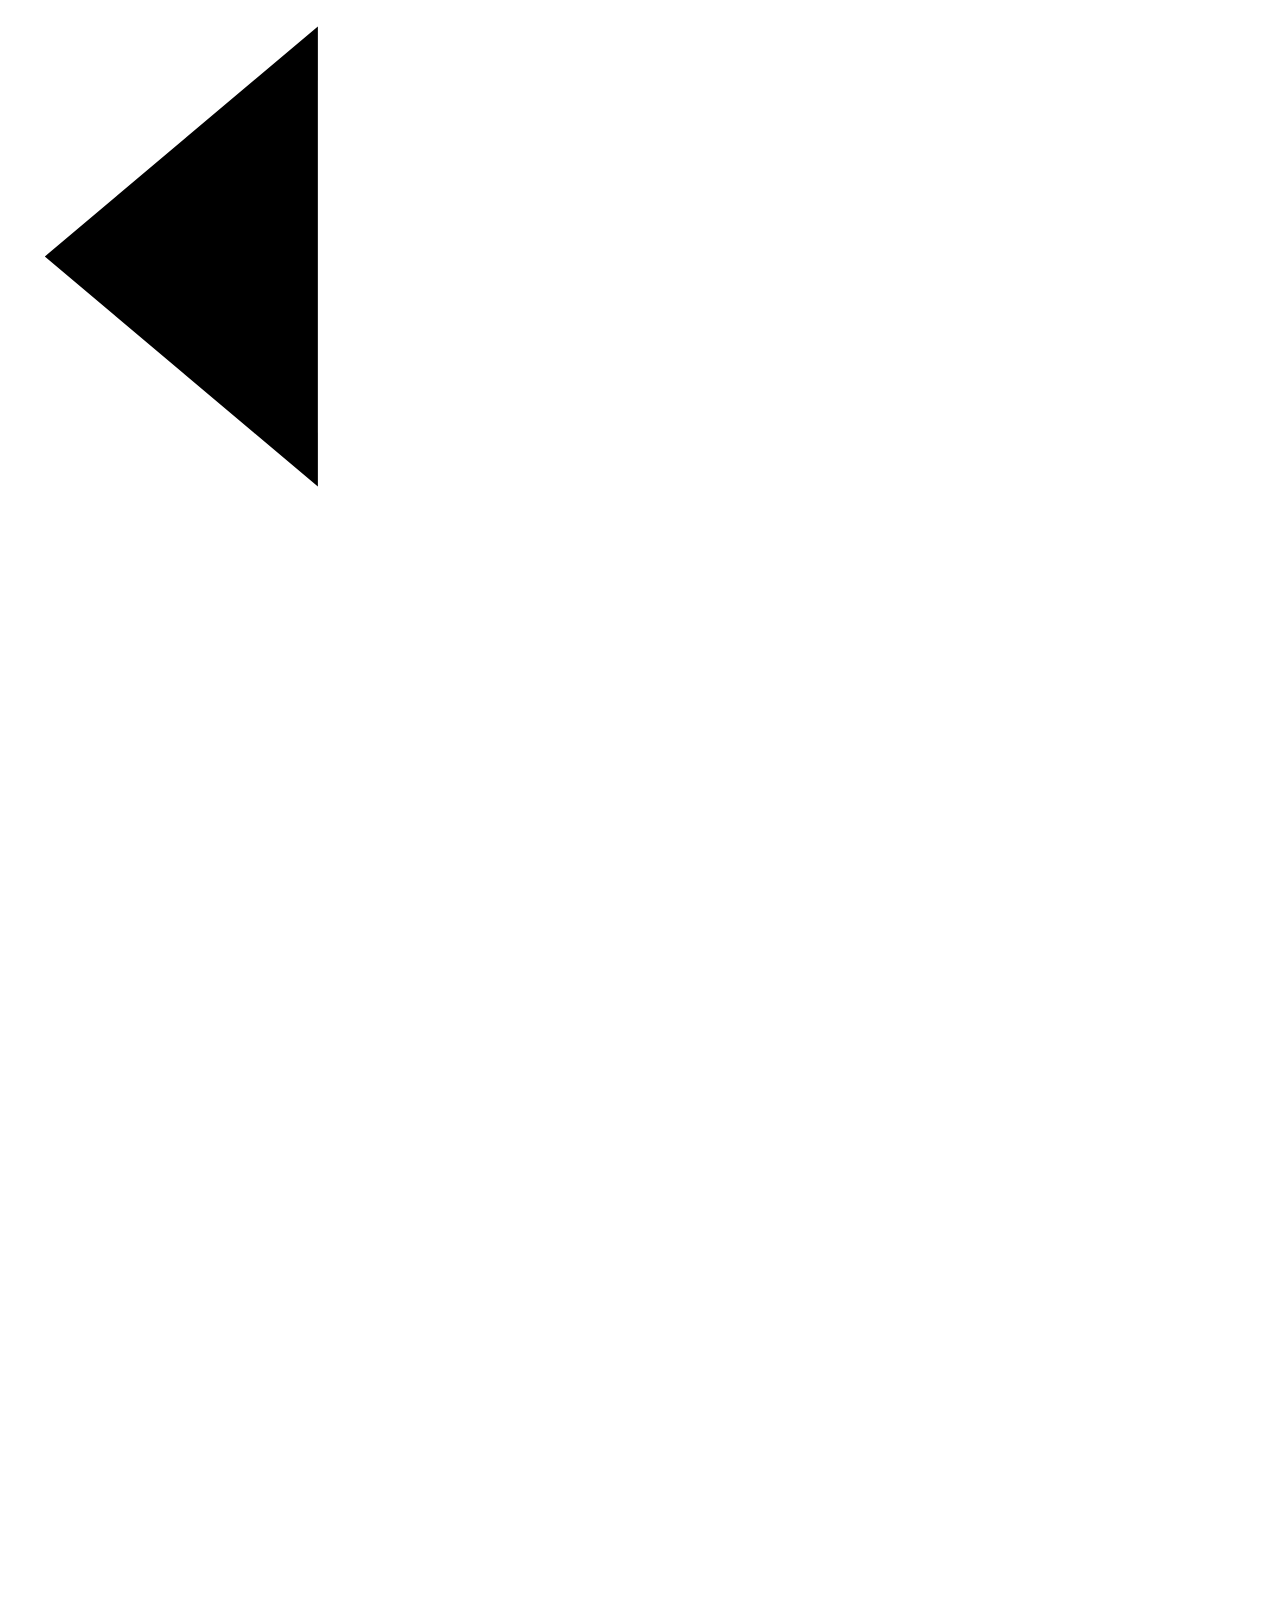
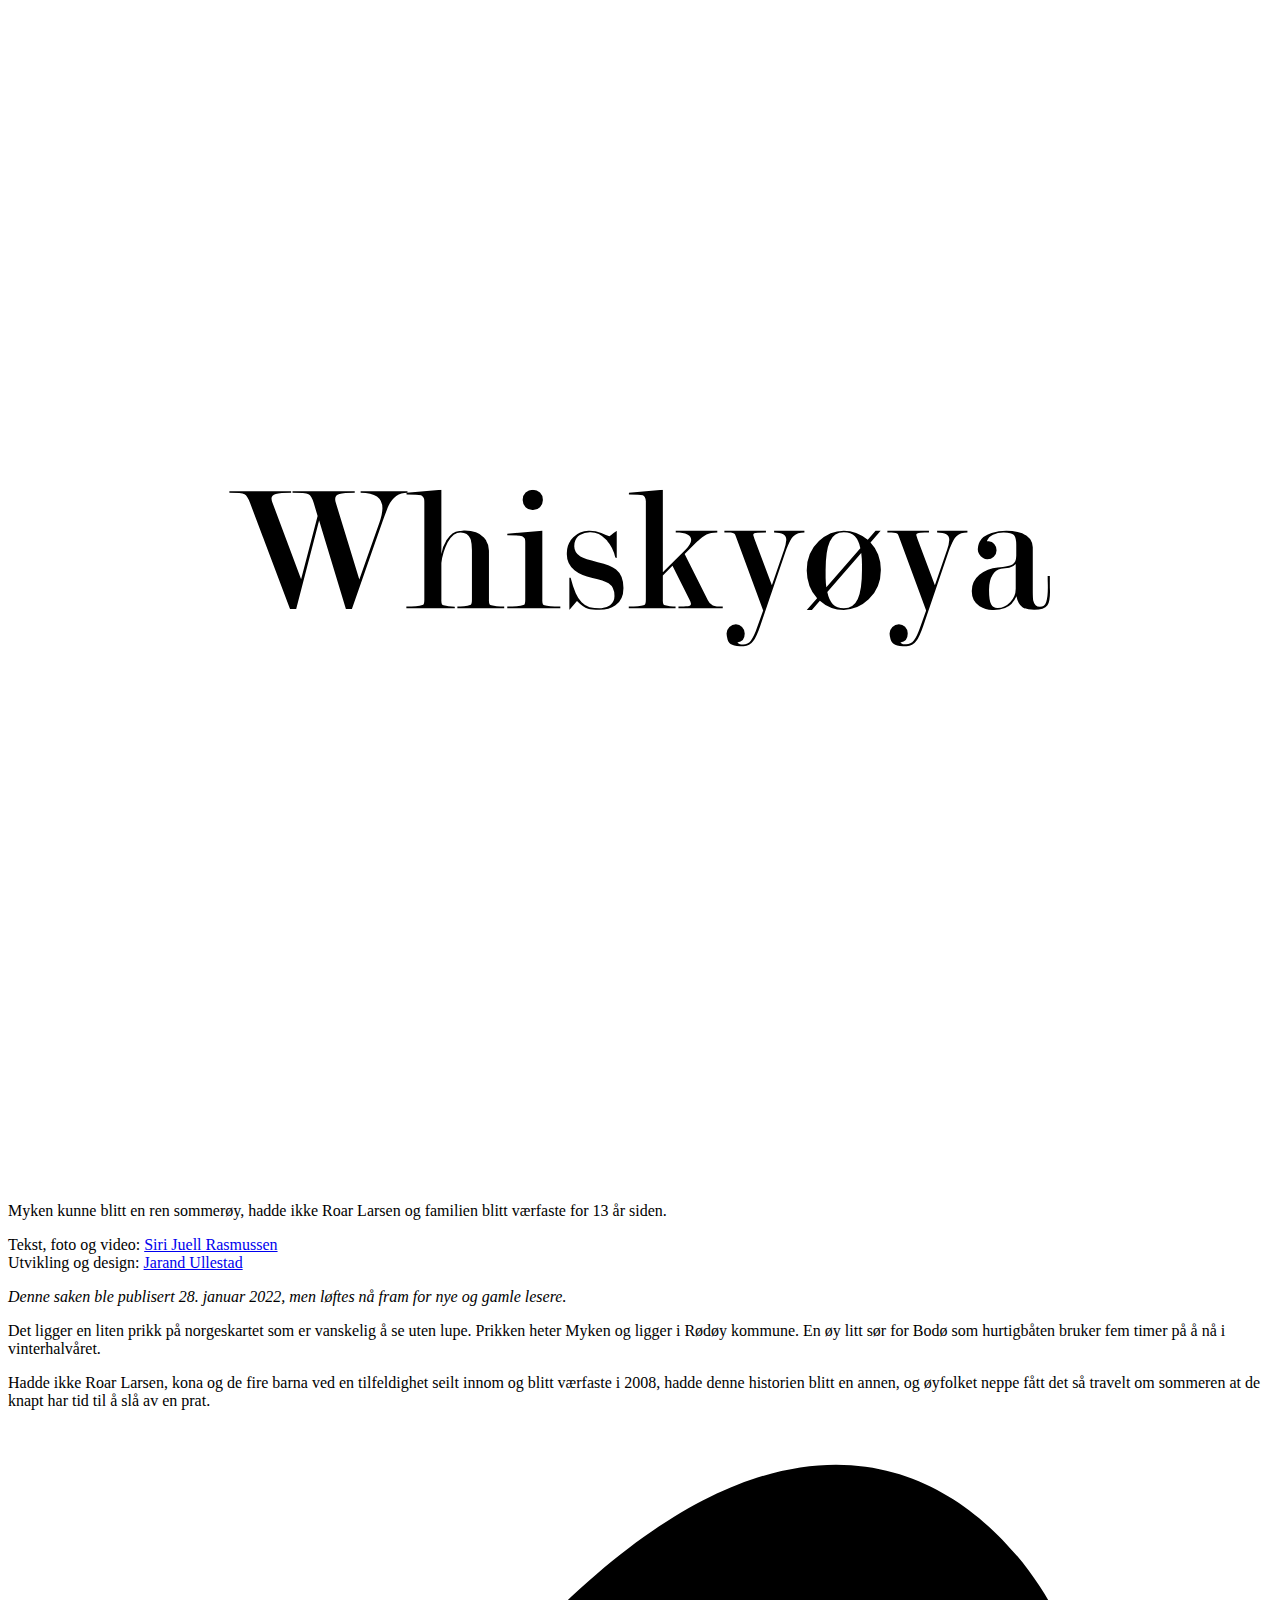
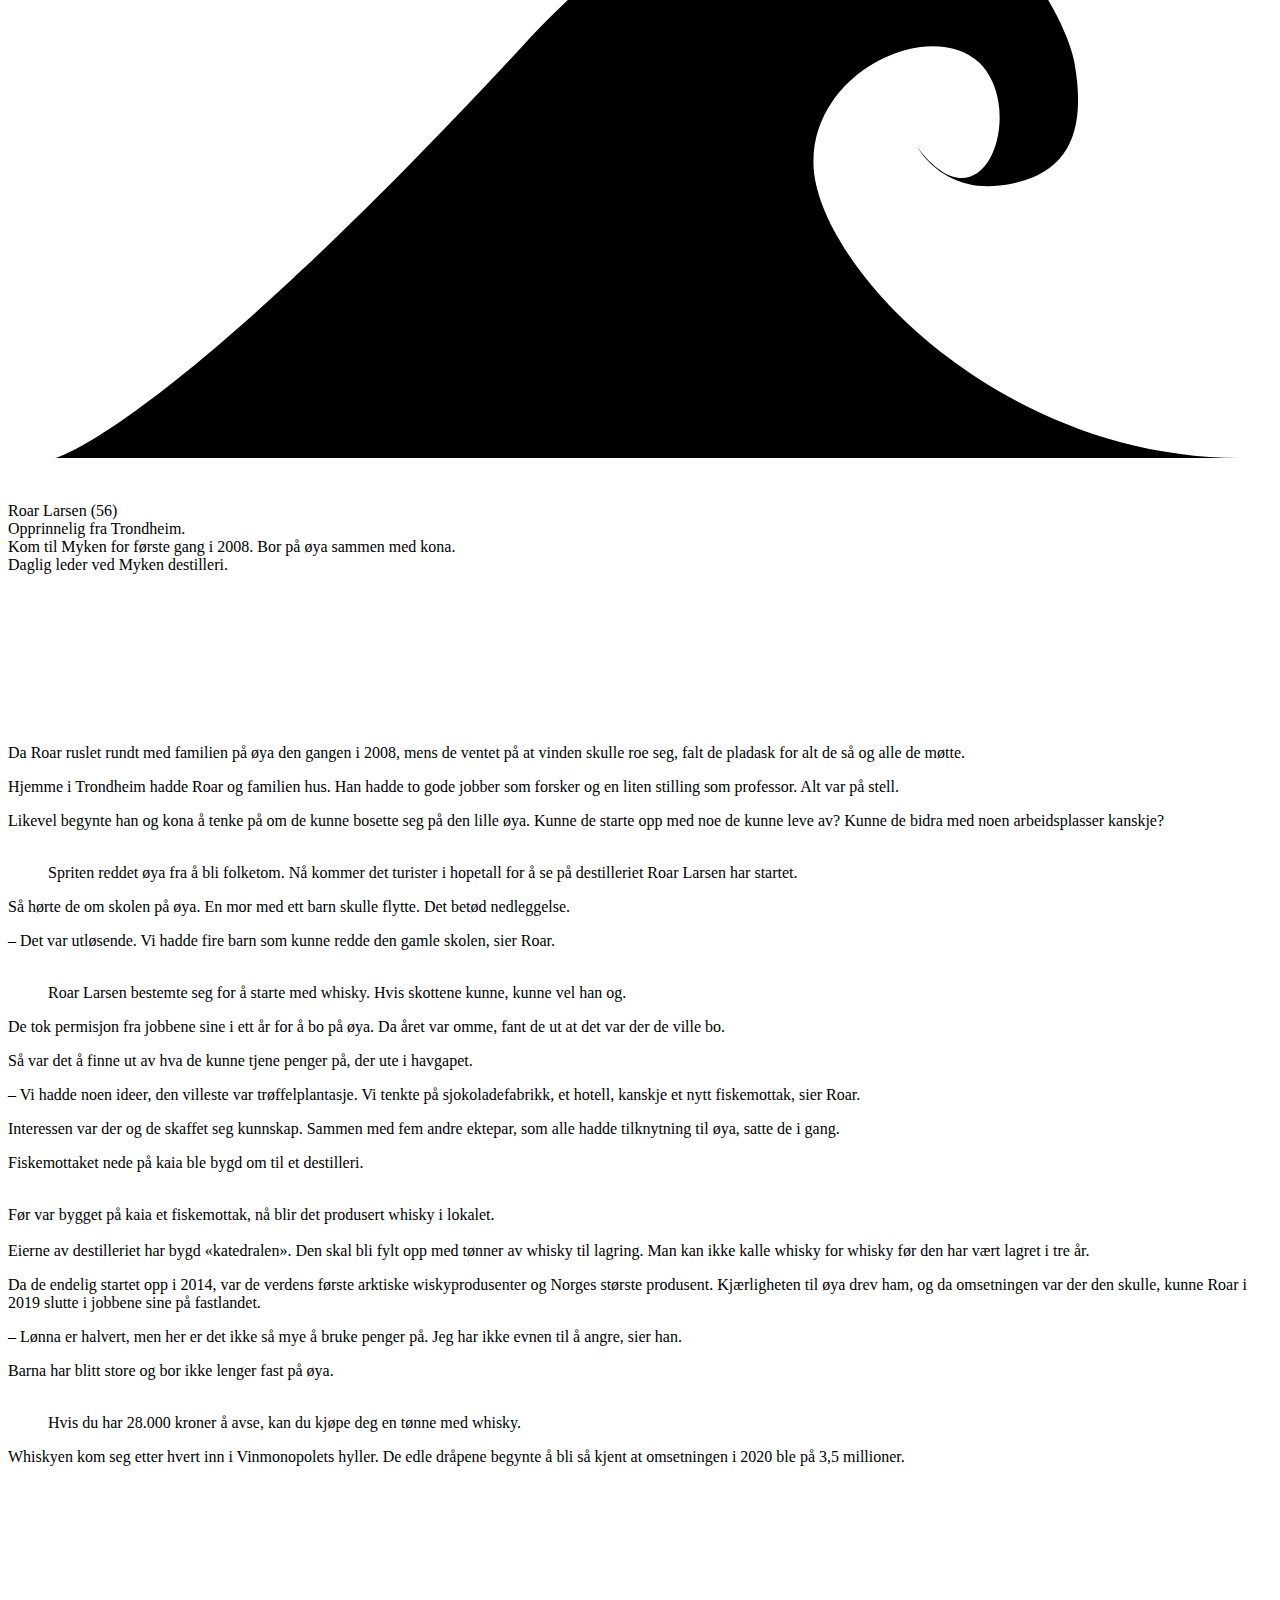
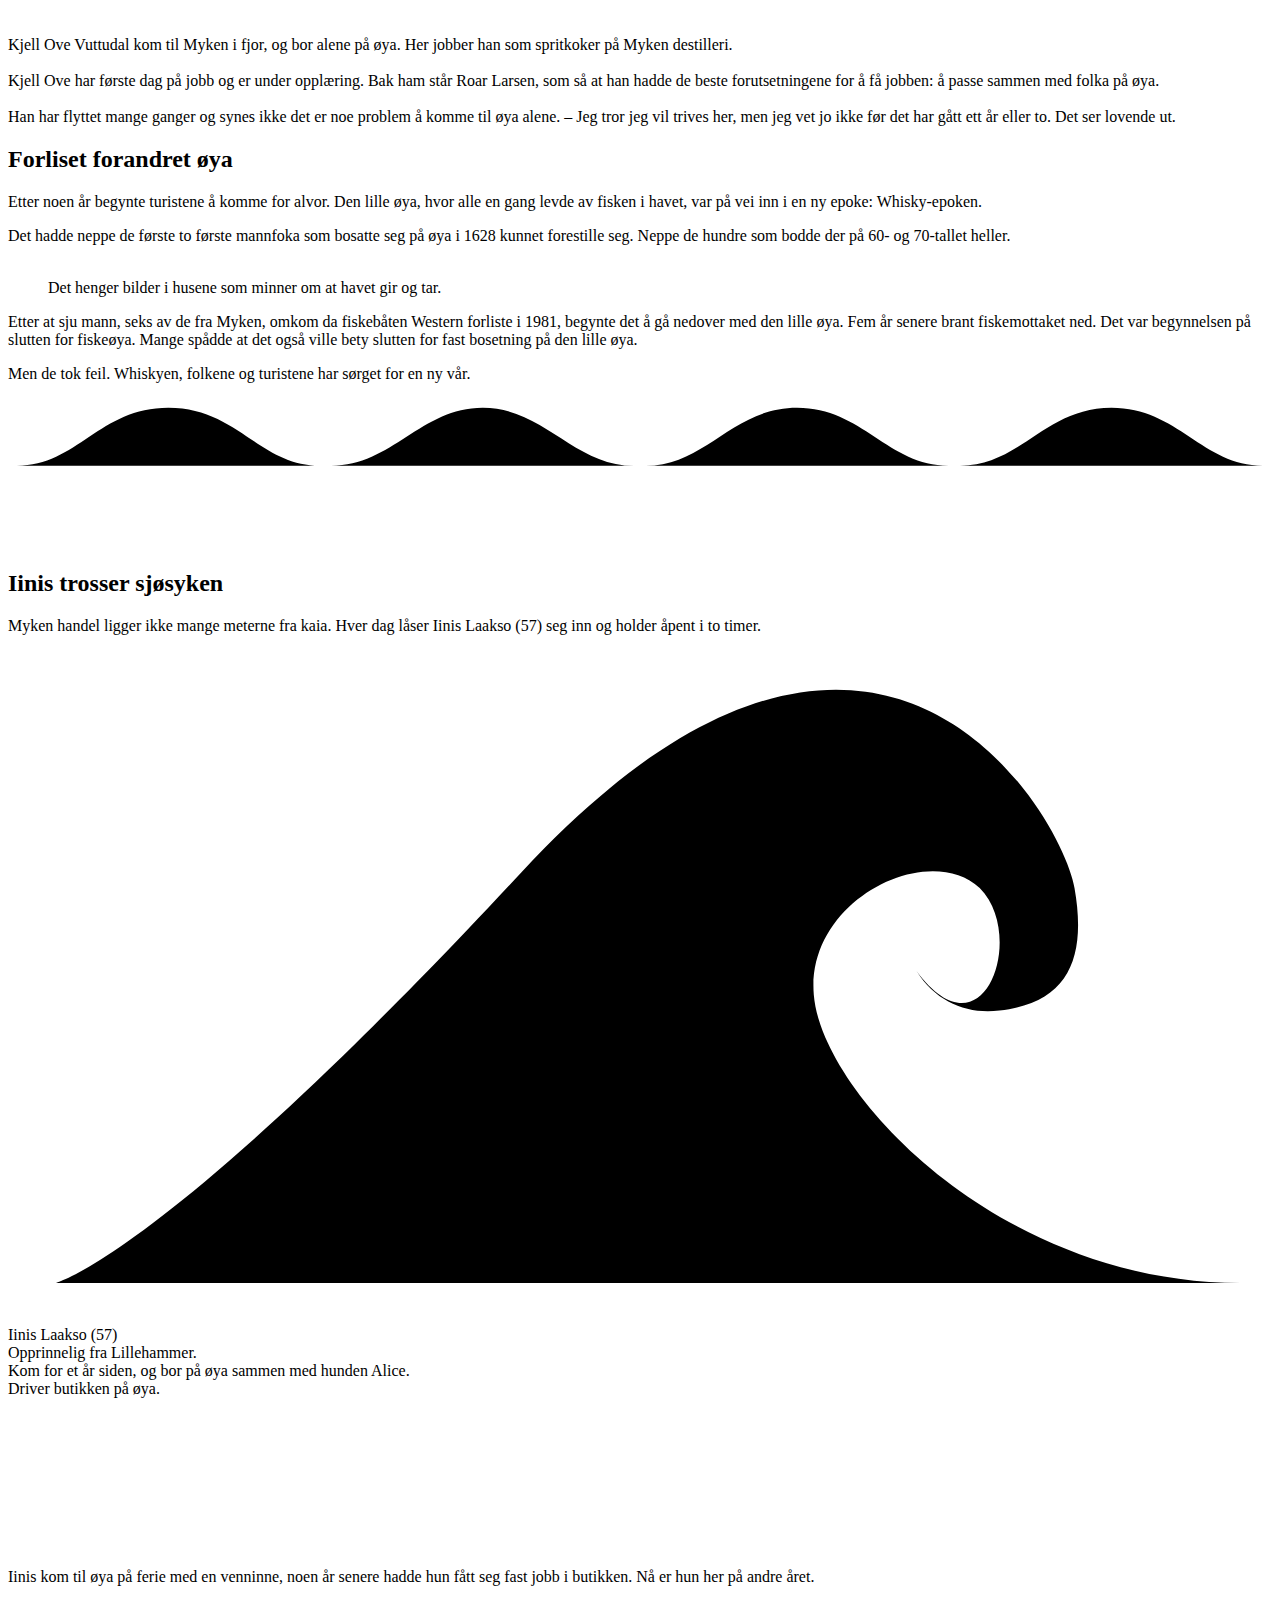
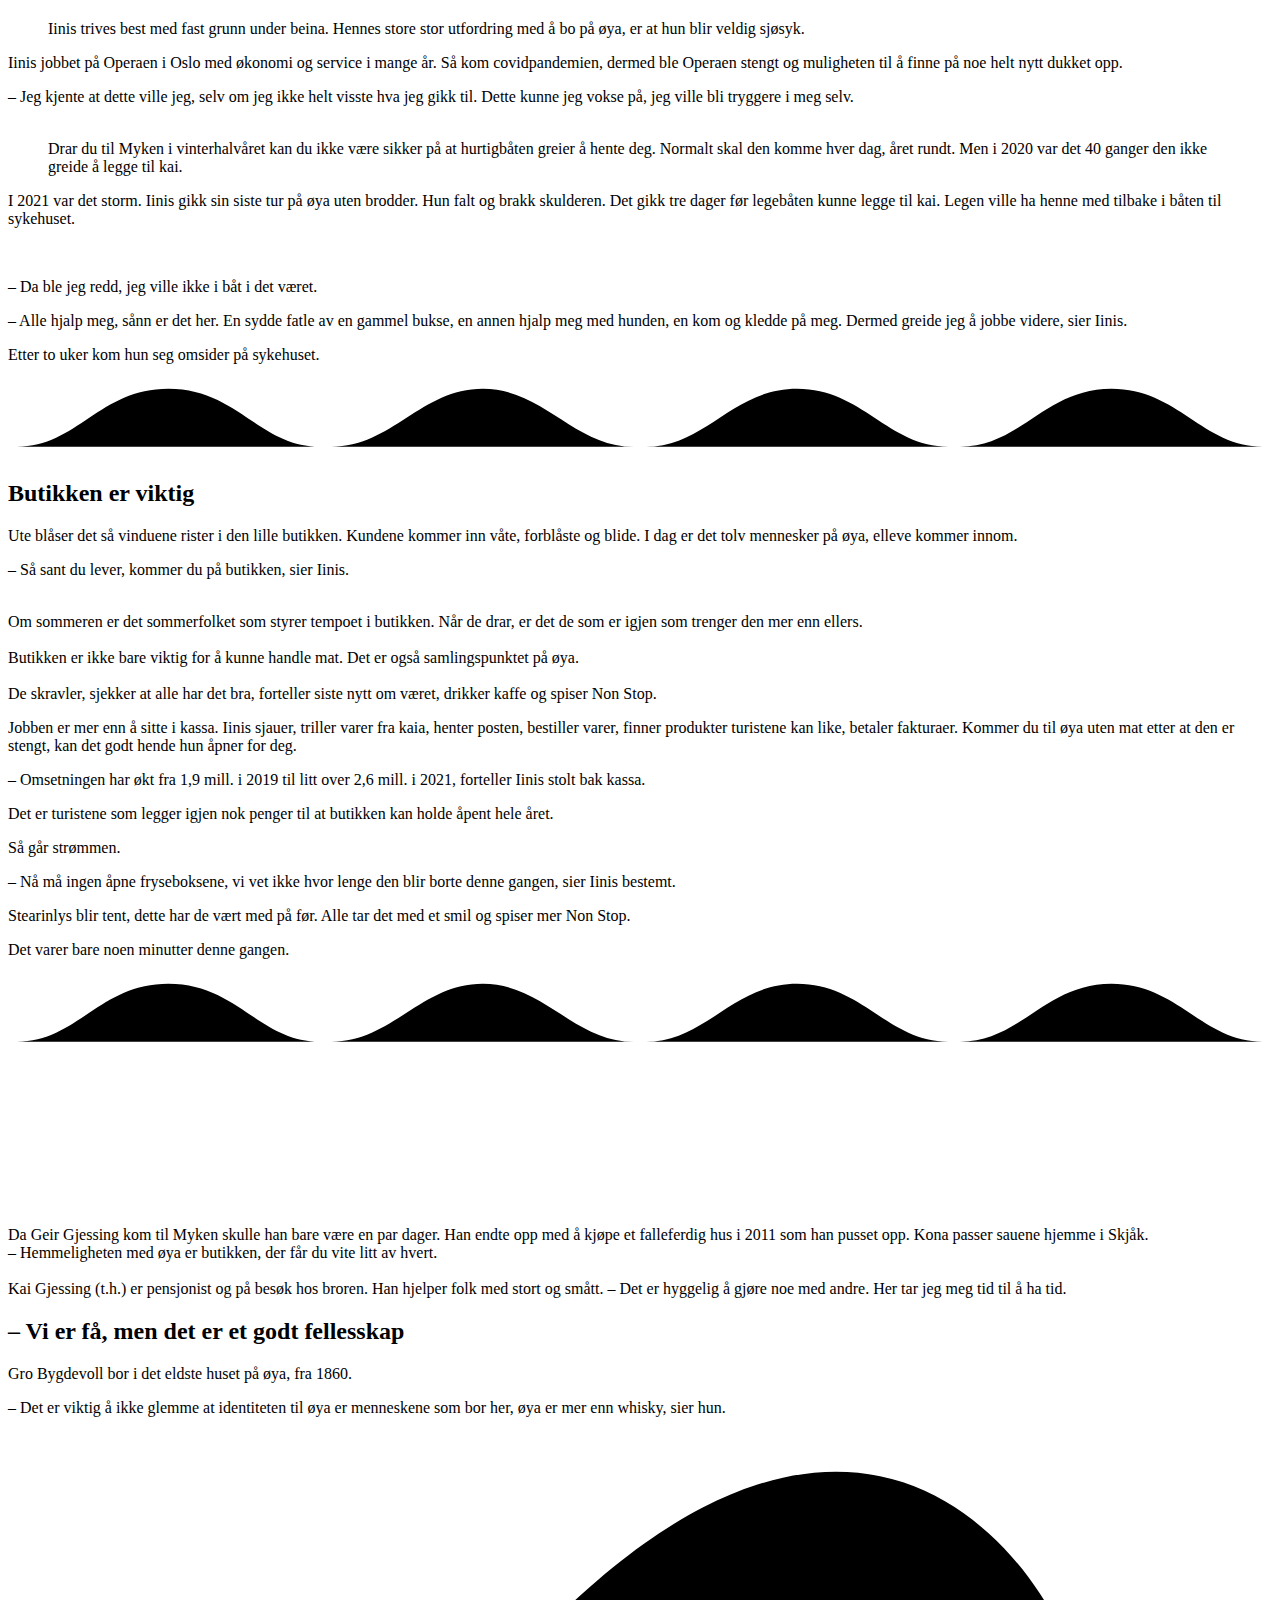
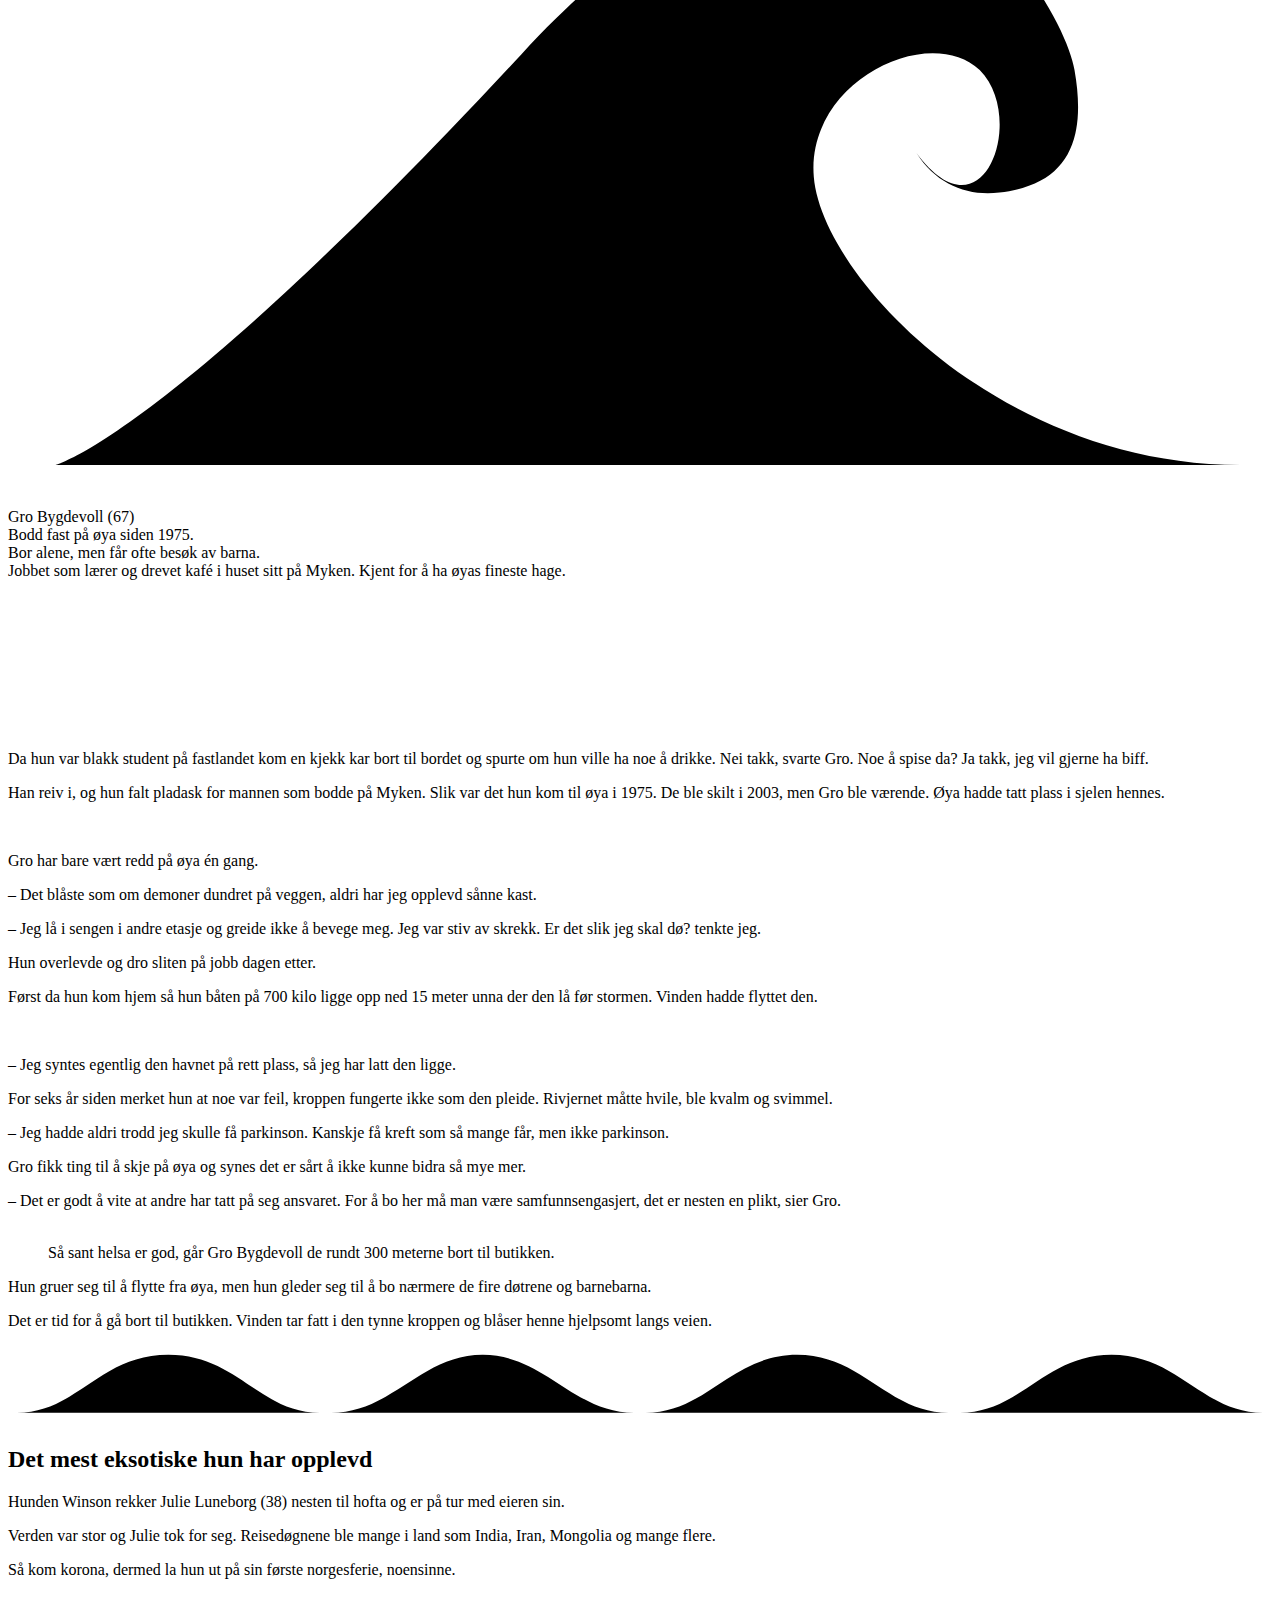
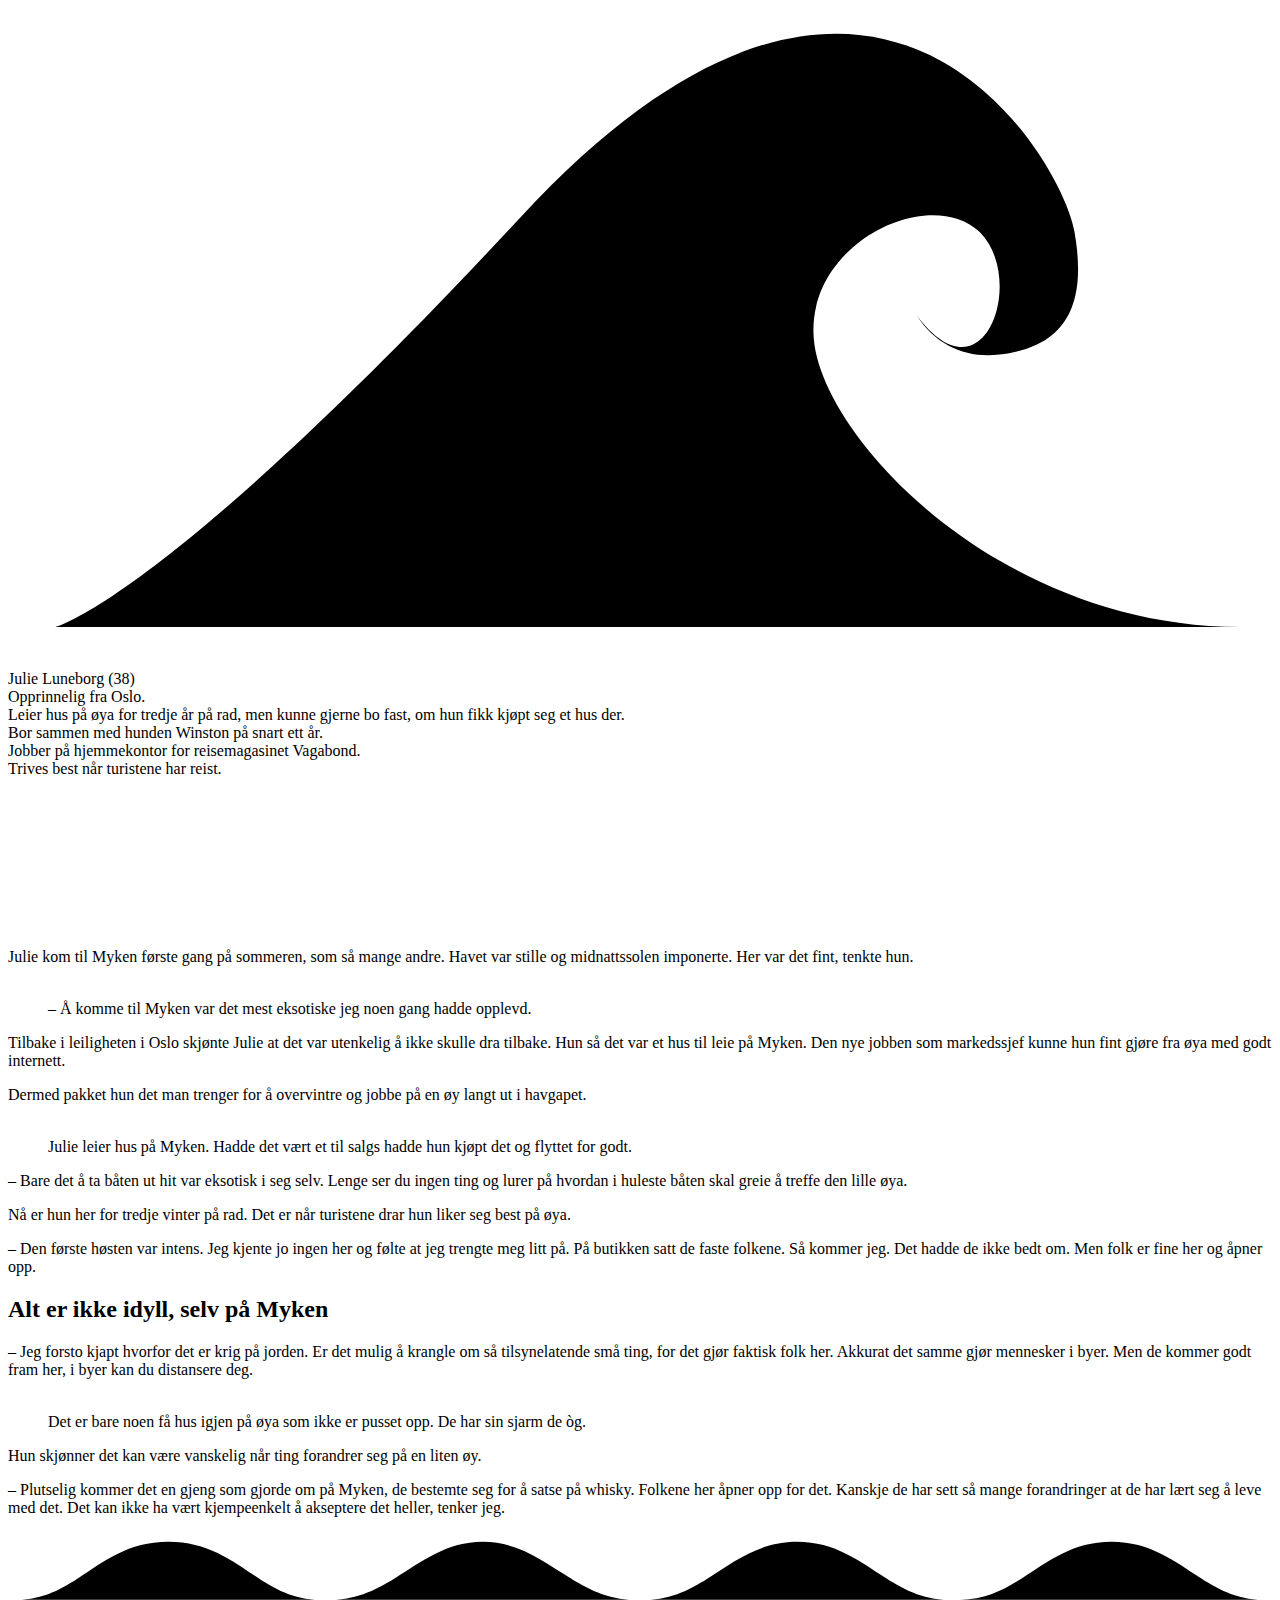
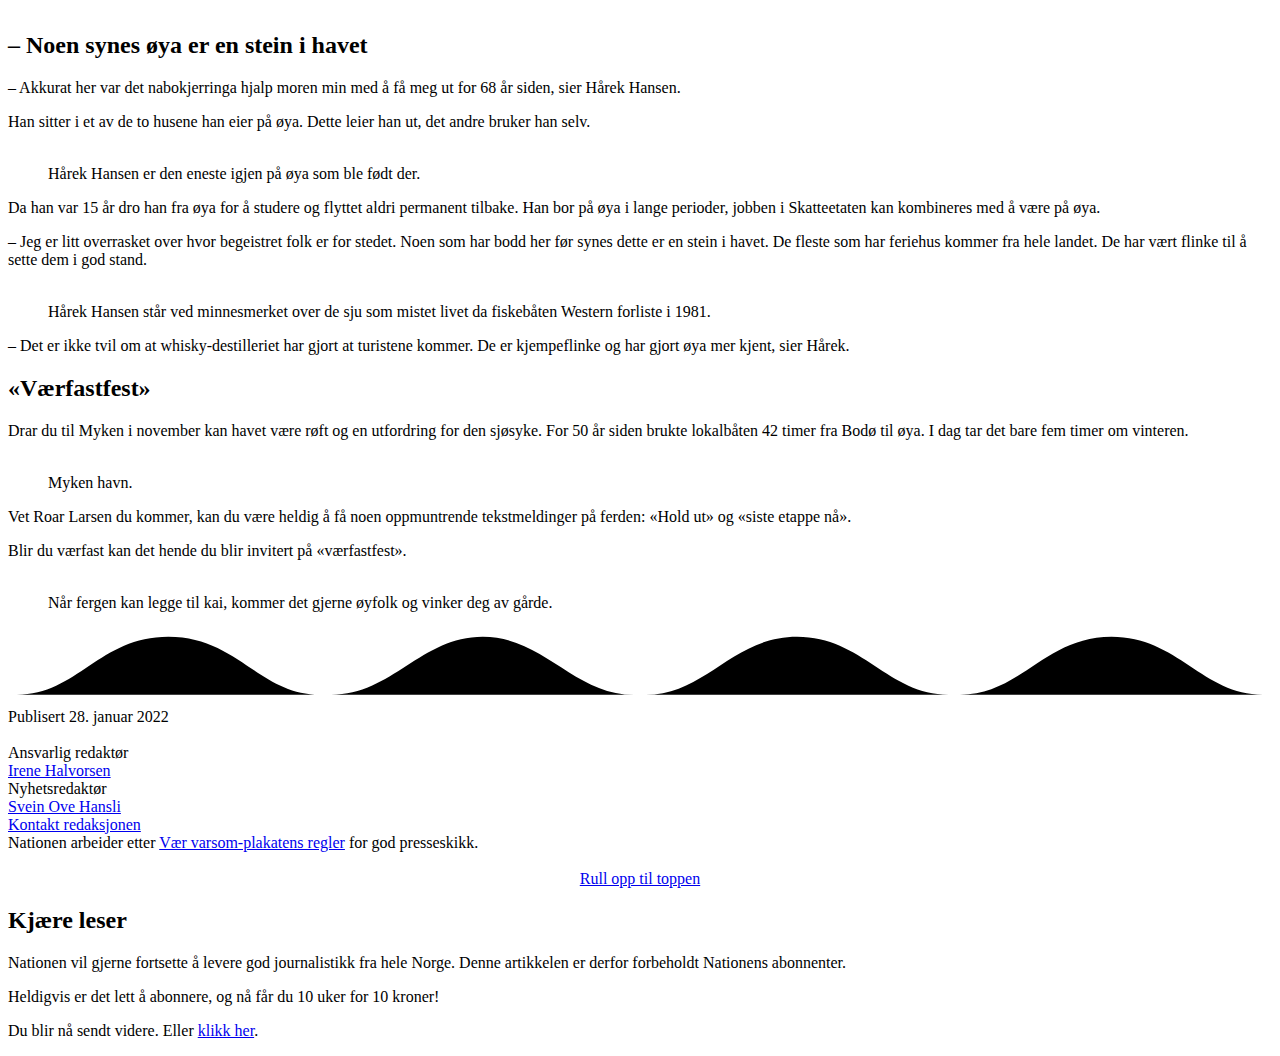
==== commit bfc25fc0: "#2" ====
--- a/index.html
+++ b/index.html
@@ -16,12 +16,12 @@
   <meta property="og:image" content="https://ekstra.nationen.no/spesial/whiskyoya/assets/images/roar-face.jpg">
   <meta name="twitter:card" content="summary_large_image">
   <meta name="twitter:site" content="@Nationen_as">
-  <link rel="apple-touch-icon-precomposed" sizes="144x144" href="./assets/images/nationen-logo144.png">
-  <link rel="apple-touch-icon-precomposed" sizes="114x114" href="./assets/images/nationen-logo114.png">
-  <link rel="apple-touch-icon-precomposed" sizes="72x72" href="./assets/images/nationen-logo72.png">
-  <link rel="apple-touch-icon-precomposed" href="./assets/images/nationen-logo57.png">
-  <link rel="shortcut icon" href="./assets/images/nationen-logo32.png">
-  <link rel="stylesheet" href="./assets/css/app.min.css">
+  <link rel="apple-touch-icon-precomposed" sizes="144x144" href="https://nationenmedia.s3.eu-north-1.amazonaws.com/arkiv/whiskyoya/images/nationen-logo144.png">
+  <link rel="apple-touch-icon-precomposed" sizes="114x114" href="https://nationenmedia.s3.eu-north-1.amazonaws.com/arkiv/whiskyoya/images/nationen-logo114.png">
+  <link rel="apple-touch-icon-precomposed" sizes="72x72" href="https://nationenmedia.s3.eu-north-1.amazonaws.com/arkiv/whiskyoya/images/nationen-logo72.png">
+  <link rel="apple-touch-icon-precomposed" href="https://nationenmedia.s3.eu-north-1.amazonaws.com/arkiv/whiskyoya/images/nationen-logo57.png">
+  <link rel="shortcut icon" href="https://nationenmedia.s3.eu-north-1.amazonaws.com/arkiv/whiskyoya/images/nationen-logo32.png">
+  <link rel="stylesheet" href="https://nationenmedia.s3.eu-north-1.amazonaws.com/arkiv/whiskyoya/css/app.min.css">
   <link rel="preconnect" href="https://fonts.googleapis.com">
   <link rel="preconnect" href="https://fonts.gstatic.com" crossorigin>
   <link href="https://fonts.googleapis.com/css2?family=PT+Serif:wght@400&display=swap" rel="stylesheet">
@@ -42,9 +42,9 @@
   <article class="natlab" id="top">
     <header class="header">
       <div class="header__content"><video class="intersect" autoplay loop muted playsinline=""
-          poster="./assets/images/header-placeholder.jpg">
-          <source src="./assets/video/mot-fjellet-vbr4.webm" type="video/webm">
-          <source src="./assets/video/mot-fjellet-vbr2.5.mp4" type="video/mp4">
+          poster="https://nationenmedia.s3.eu-north-1.amazonaws.com/arkiv/whiskyoya/images/header-placeholder.jpg">
+          <source src="https://nationenmedia.s3.eu-north-1.amazonaws.com/arkiv/whiskyoya/video/mot-fjellet-vbr4.webm" type="video/webm">
+          <source src="https://nationenmedia.s3.eu-north-1.amazonaws.com/arkiv/whiskyoya/video/mot-fjellet-vbr2.5.mp4" type="video/mp4">
         </video>
         <div class="header__title"><svg viewBox="0 0 697 160">
             <path
@@ -208,8 +208,8 @@
                 </div>
               </div>
             </div><video class="portrait__video intersect" loop muted playsinline="">
-              <source src="./assets/video/roar.webm" type="video/webm">
-              <source src="./assets/video/roar.mp4" type="video/mp4">
+              <source src="https://nationenmedia.s3.eu-north-1.amazonaws.com/arkiv/whiskyoya/video/roar.webm" type="video/webm">
+              <source src="https://nationenmedia.s3.eu-north-1.amazonaws.com/arkiv/whiskyoya/video/roar.mp4" type="video/mp4">
             </video>
           </div>
           <p>Da Roar ruslet rundt med familien på øya den gangen i 2008, mens de ventet på at vinden skulle roe seg,
@@ -307,7 +307,7 @@
           <div class="story" data-story="2">
             <div class="story__background" data-story-id="1" data-story-state="active"><video class="intersect" loop
                 muted playsinline="">
-                <source src="./assets/video/kjell-ove.mp4" type="video/mp4">
+                <source src="https://nationenmedia.s3.eu-north-1.amazonaws.com/arkiv/whiskyoya/video/kjell-ove.mp4" type="video/mp4">
               </video></div>
             <div class="story__trigger" data-story-control="1">
               <div class="story__text">
@@ -429,8 +429,8 @@
                 </div>
               </div>
             </div><video class="portrait__video intersect" loop muted playsinline="">
-              <source src="./assets/video/iinis.webm" type="video/webm">
-              <source src="./assets/video/iinis.mp4" type="video/mp4">
+              <source src="https://nationenmedia.s3.eu-north-1.amazonaws.com/arkiv/whiskyoya/video/iinis.webm" type="video/webm">
+              <source src="https://nationenmedia.s3.eu-north-1.amazonaws.com/arkiv/whiskyoya/video/iinis.mp4" type="video/mp4">
             </video>
           </div>
           <p>Iinis kom til øya på ferie med en venninne, noen år senere hadde hun fått seg fast jobb i butikken. Nå er
@@ -555,7 +555,7 @@
           <div class="story story--contain" data-story="5">
             <div class="story__background" data-story-id="1" data-story-state="active"><video class="intersect" loop
                 muted playsinline="">
-                <source src="./assets/video/geir-og-kai.mp4" type="video/mp4">
+                <source src="https://nationenmedia.s3.eu-north-1.amazonaws.com/arkiv/whiskyoya/video/geir-og-kai.mp4" type="video/mp4">
               </video></div>
             <div class="story__trigger" data-story-control="1">
               <div></div>
@@ -617,8 +617,8 @@
                 </div>
               </div>
             </div><video class="portrait__video intersect" loop muted playsinline="">
-              <source src="./assets/video/gro.webm" type="video/webm">
-              <source src="./assets/video/gro.mp4" type="video/mp4">
+              <source src="https://nationenmedia.s3.eu-north-1.amazonaws.com/arkiv/whiskyoya/video/gro.webm" type="video/webm">
+              <source src="https://nationenmedia.s3.eu-north-1.amazonaws.com/arkiv/whiskyoya/video/gro.mp4" type="video/mp4">
             </video>
           </div>
           <p>Da hun var blakk student på fastlandet kom en kjekk kar bort til bordet og spurte om hun ville ha noe å
@@ -696,8 +696,8 @@
                 </div>
               </div>
             </div><video class="portrait__video intersect" loop muted playsinline="">
-              <source src="./assets/video/julie.webm" type="video/webm">
-              <source src="./assets/video/julie.mp4" type="video/mp4">
+              <source src="https://nationenmedia.s3.eu-north-1.amazonaws.com/arkiv/whiskyoya/video/julie.webm" type="video/webm">
+              <source src="https://nationenmedia.s3.eu-north-1.amazonaws.com/arkiv/whiskyoya/video/julie.mp4" type="video/mp4">
             </video>
           </div>
           <p>Julie kom til Myken første gang på sommeren, som så mange andre. Havet var stille og midnattssolen
@@ -834,15 +834,15 @@
     <footer>
       <div class="col col--l col--split">
         <div class="footer__logo"><a href="https://nationen.no" class="nodec"><img
-              src="./assets/images/nationen-full-hvit.svg" loading="lazy"></a></div>
+              src="https://nationenmedia.s3.eu-north-1.amazonaws.com/arkiv/whiskyoya/images/nationen-full-hvit.svg" loading="lazy"></a></div>
         <div class="footer__meta">
           <div>Ansvarlig redaktør<br><a href="mailto:irene.halvorsen@nationen.no">Irene Halvorsen</a></div>
           <div>Nyhetsredaktør<br><a href="mailto:svein.hansli@nationen.no">Svein Ove Hansli</a></div>
           <div><a href="https://www.tunmedia.no/kontakt">Kontakt redaksjonen</a></div>
           <div>Nationen arbeider etter <a href="http://presse.no/Etisk-regelverk/Vaer-Varsom-plakaten/">Vær
               varsom-plakatens regler</a> for god presseskikk.</div>
-          <div><img style="margin-right:1rem" src="./assets/images/pfu-rund-hvit.png" loading="lazy"> <img
-              src="./assets/images/nored-segl.svg" loading="lazy"></div>
+          <div><img style="margin-right:1rem" src="https://nationenmedia.s3.eu-north-1.amazonaws.com/arkiv/whiskyoya/images/pfu-rund-hvit.png" loading="lazy"> <img
+              src="https://nationenmedia.s3.eu-north-1.amazonaws.com/arkiv/whiskyoya/images/nored-segl.svg" loading="lazy"></div>
         </div>
       </div>
       <div class="col" style="text-align:center"><a href="#top">Rull opp til toppen</a></div>
@@ -859,7 +859,7 @@
   </div>
   <link href="https://api.mapbox.com/mapbox-gl-js/v2.6.1/mapbox-gl.css" rel="stylesheet">
   <script src="https://api.mapbox.com/mapbox-gl-js/v2.6.1/mapbox-gl.js" defer></script>
-  <script src="./assets/js/app.js" defer></script>
+  <script src="https://nationenmedia.s3.eu-north-1.amazonaws.com/arkiv/whiskyoya/js/app.js" defer></script>
 </body>
 
 </html>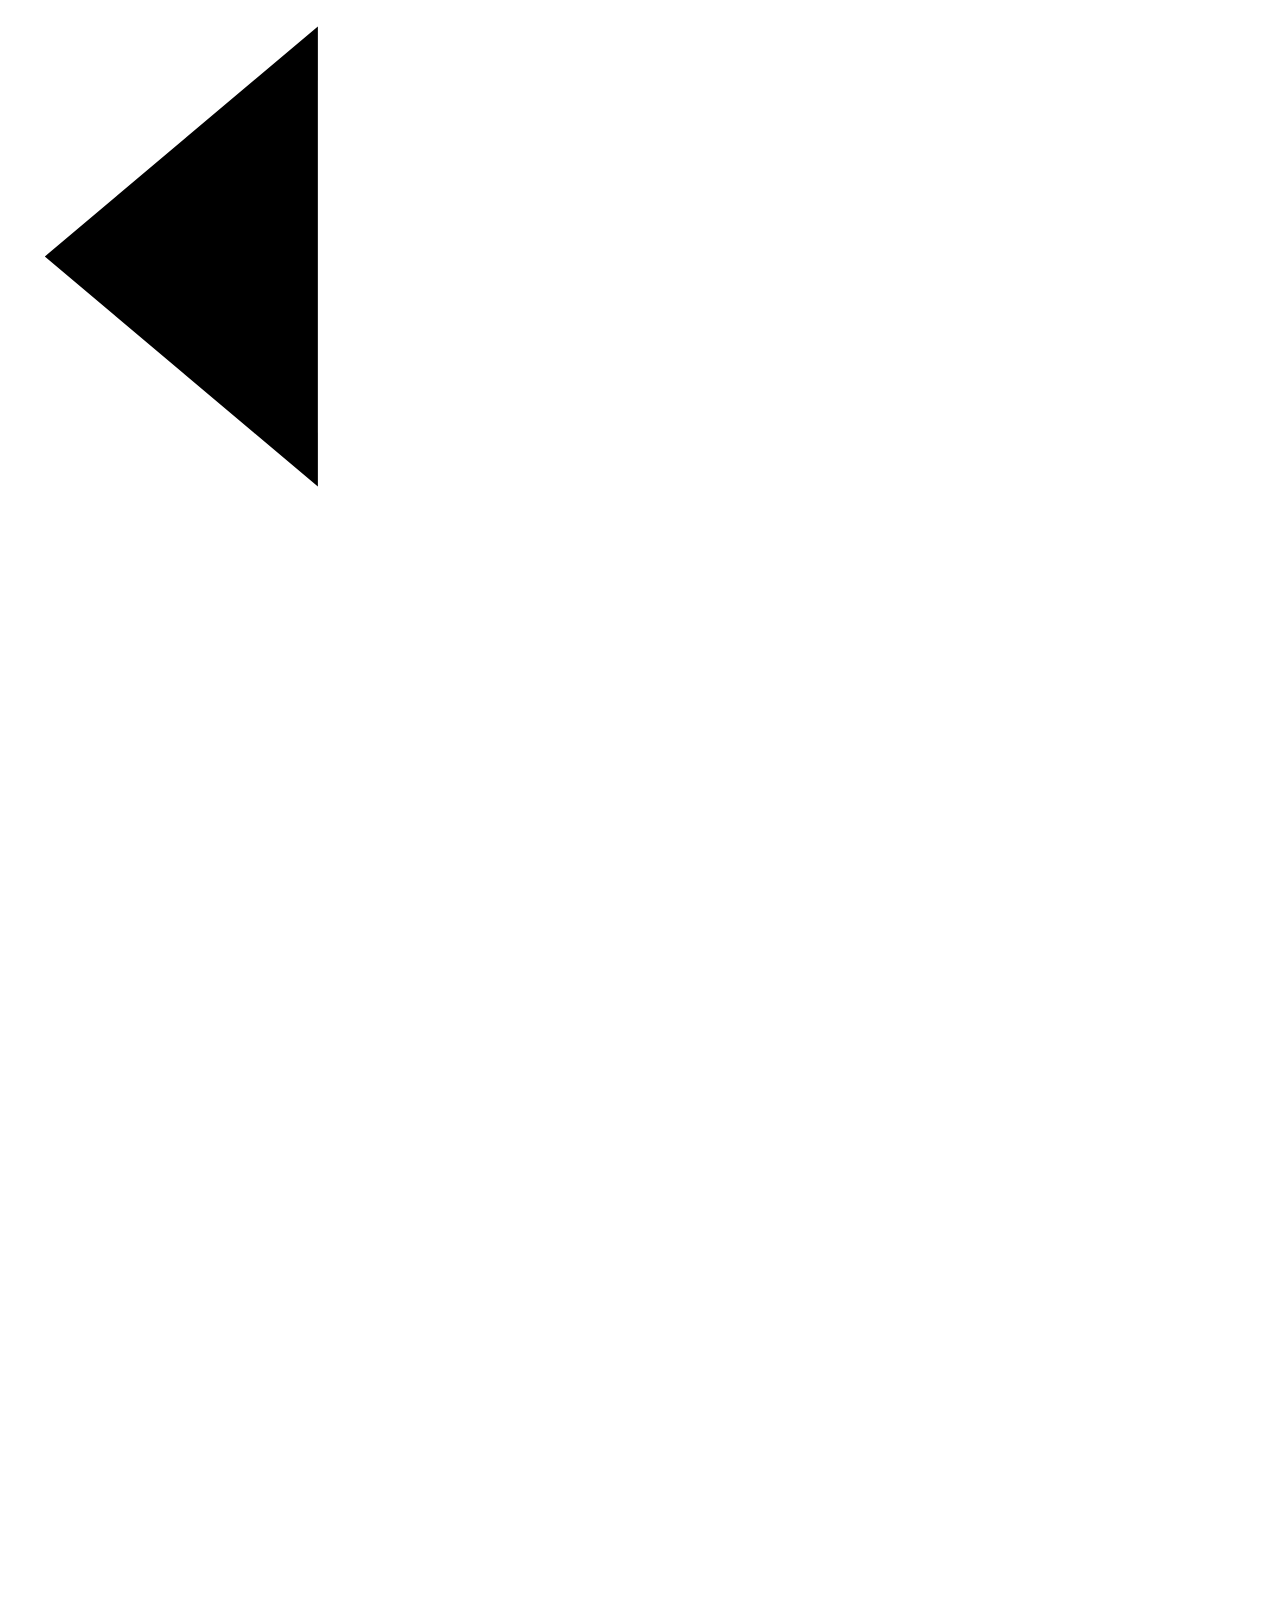
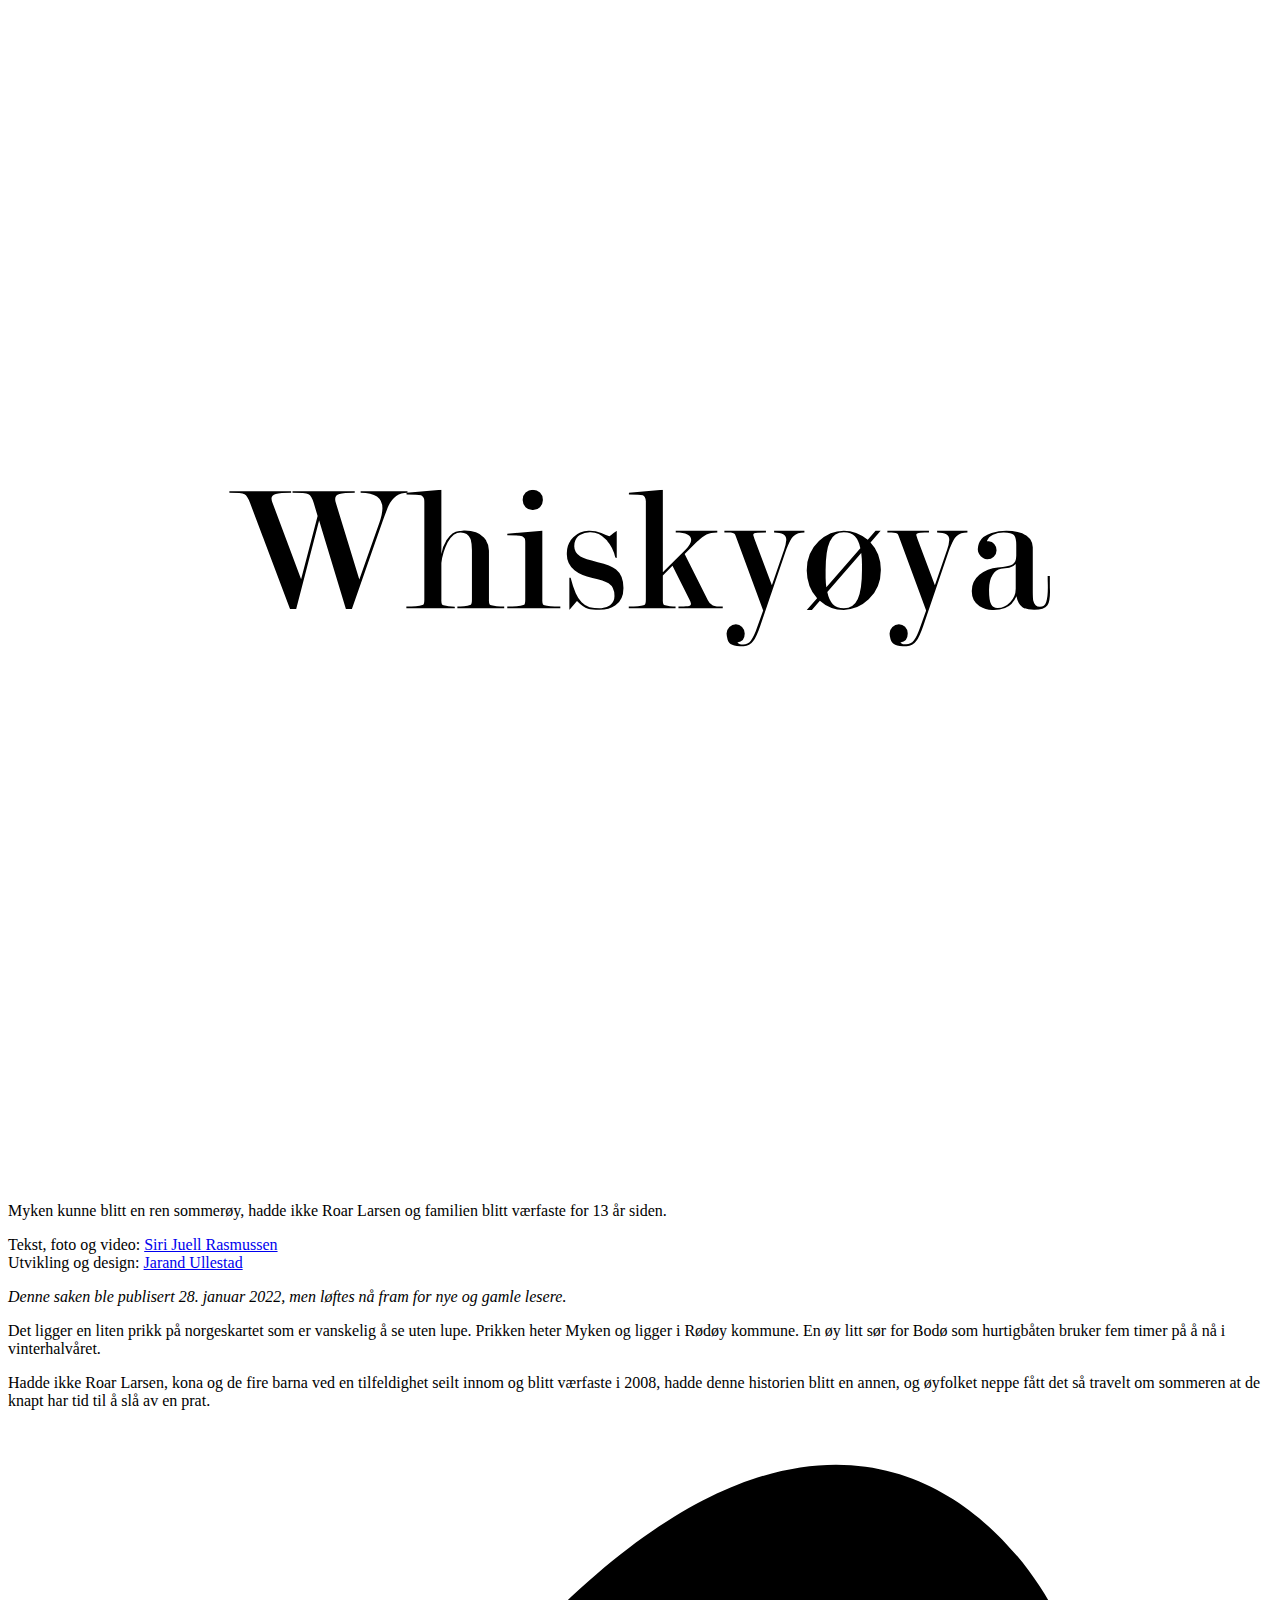
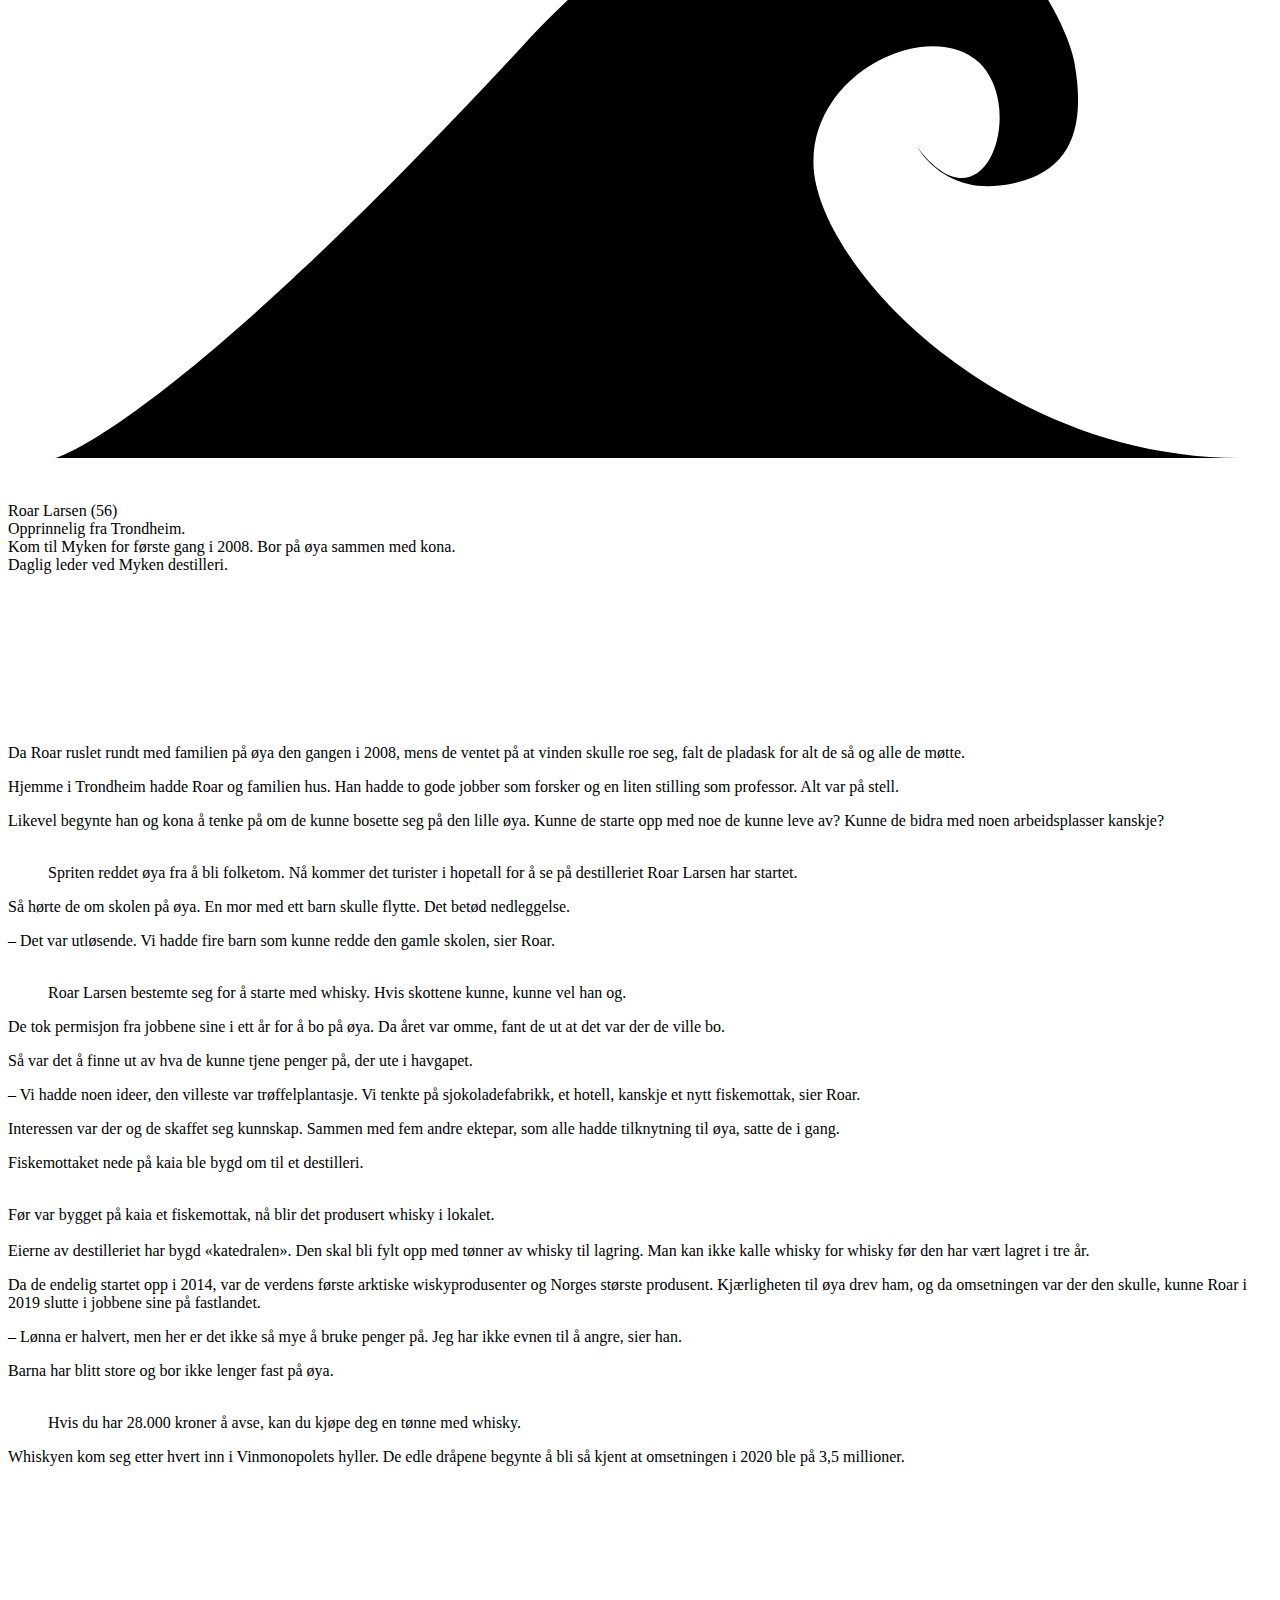
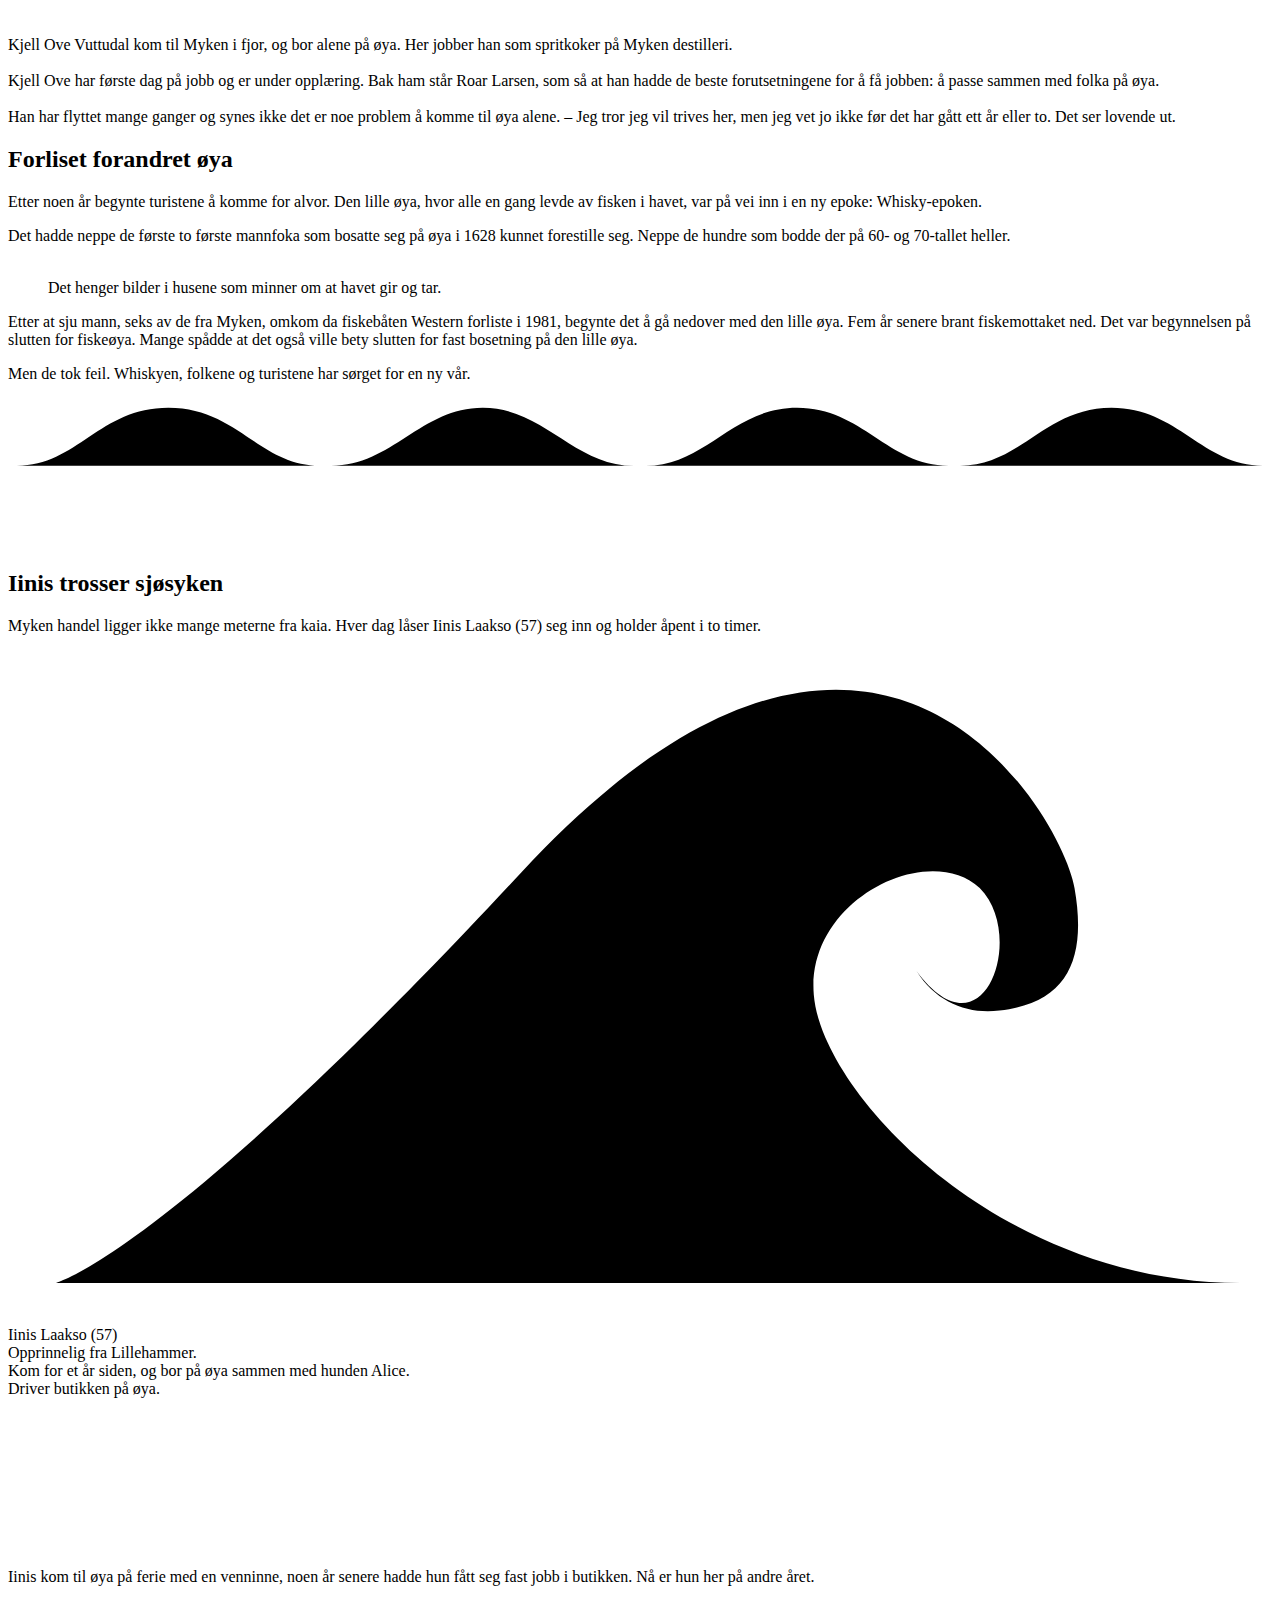
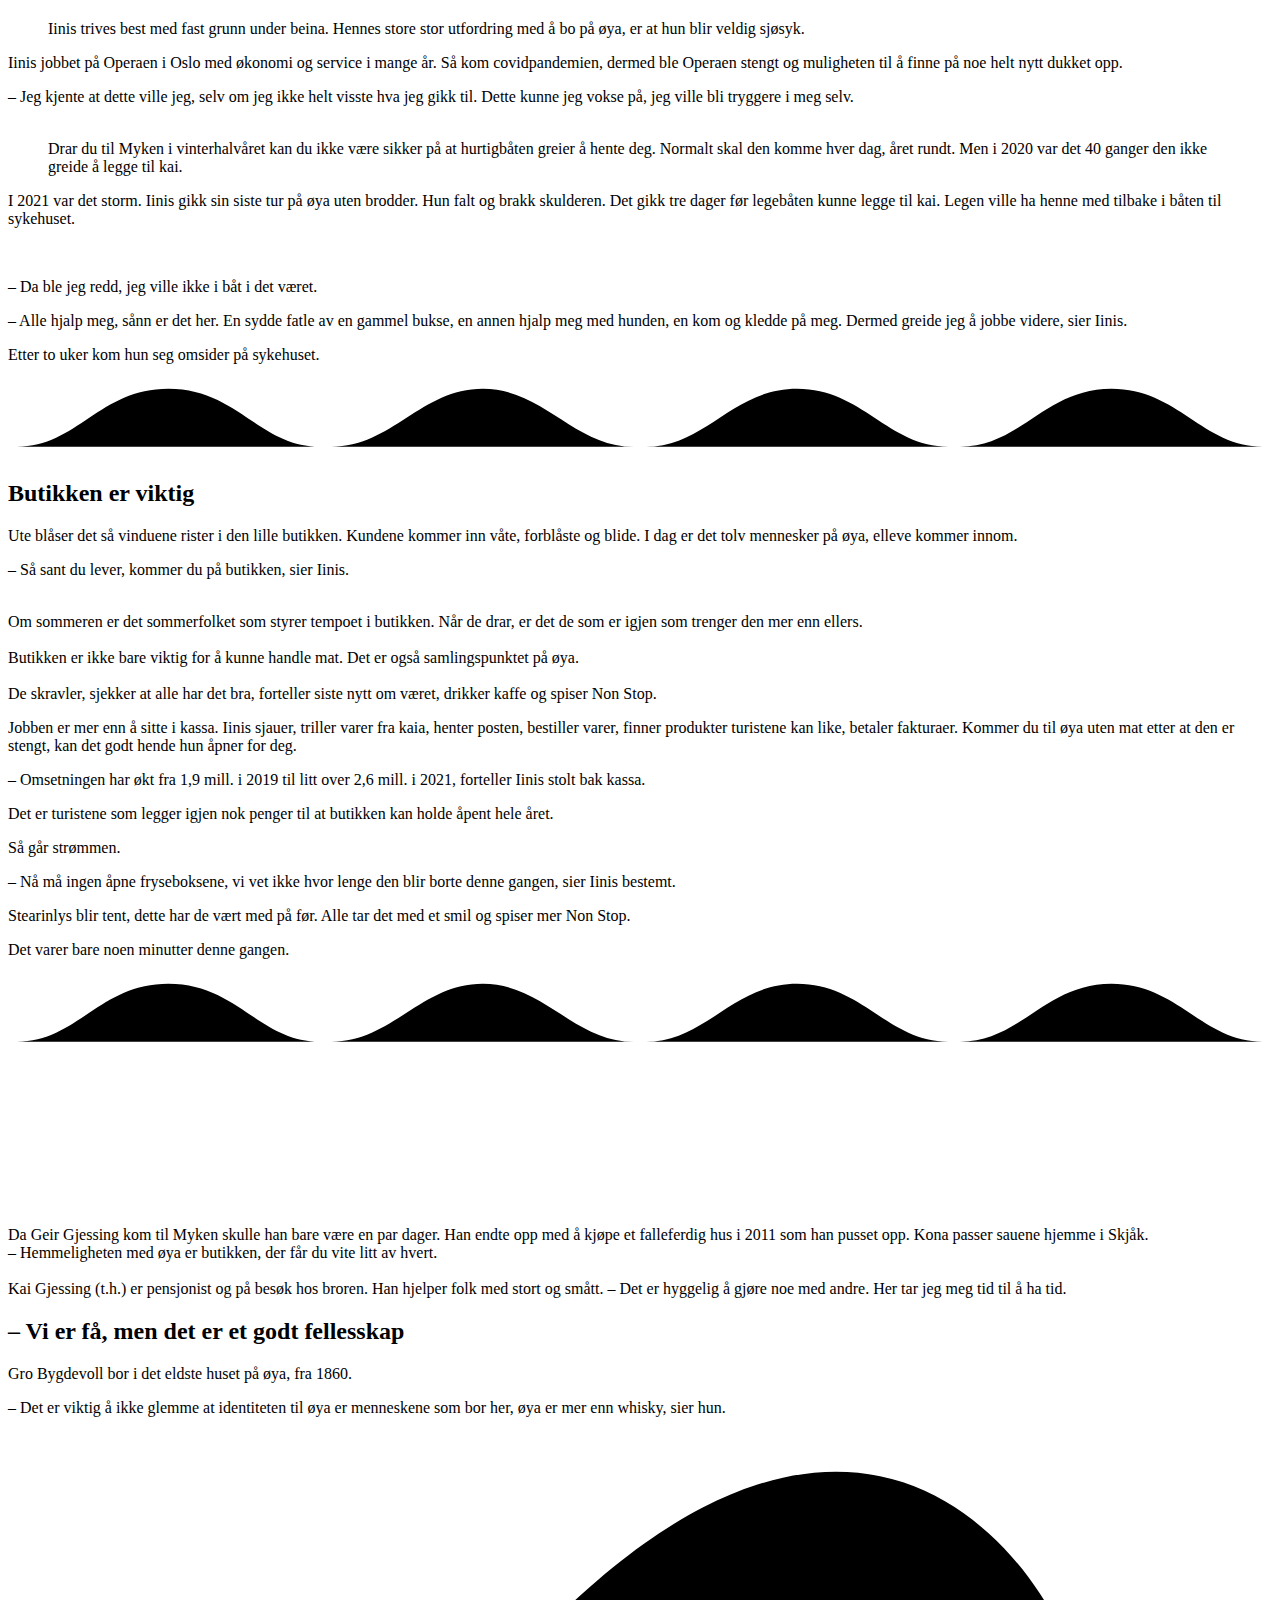
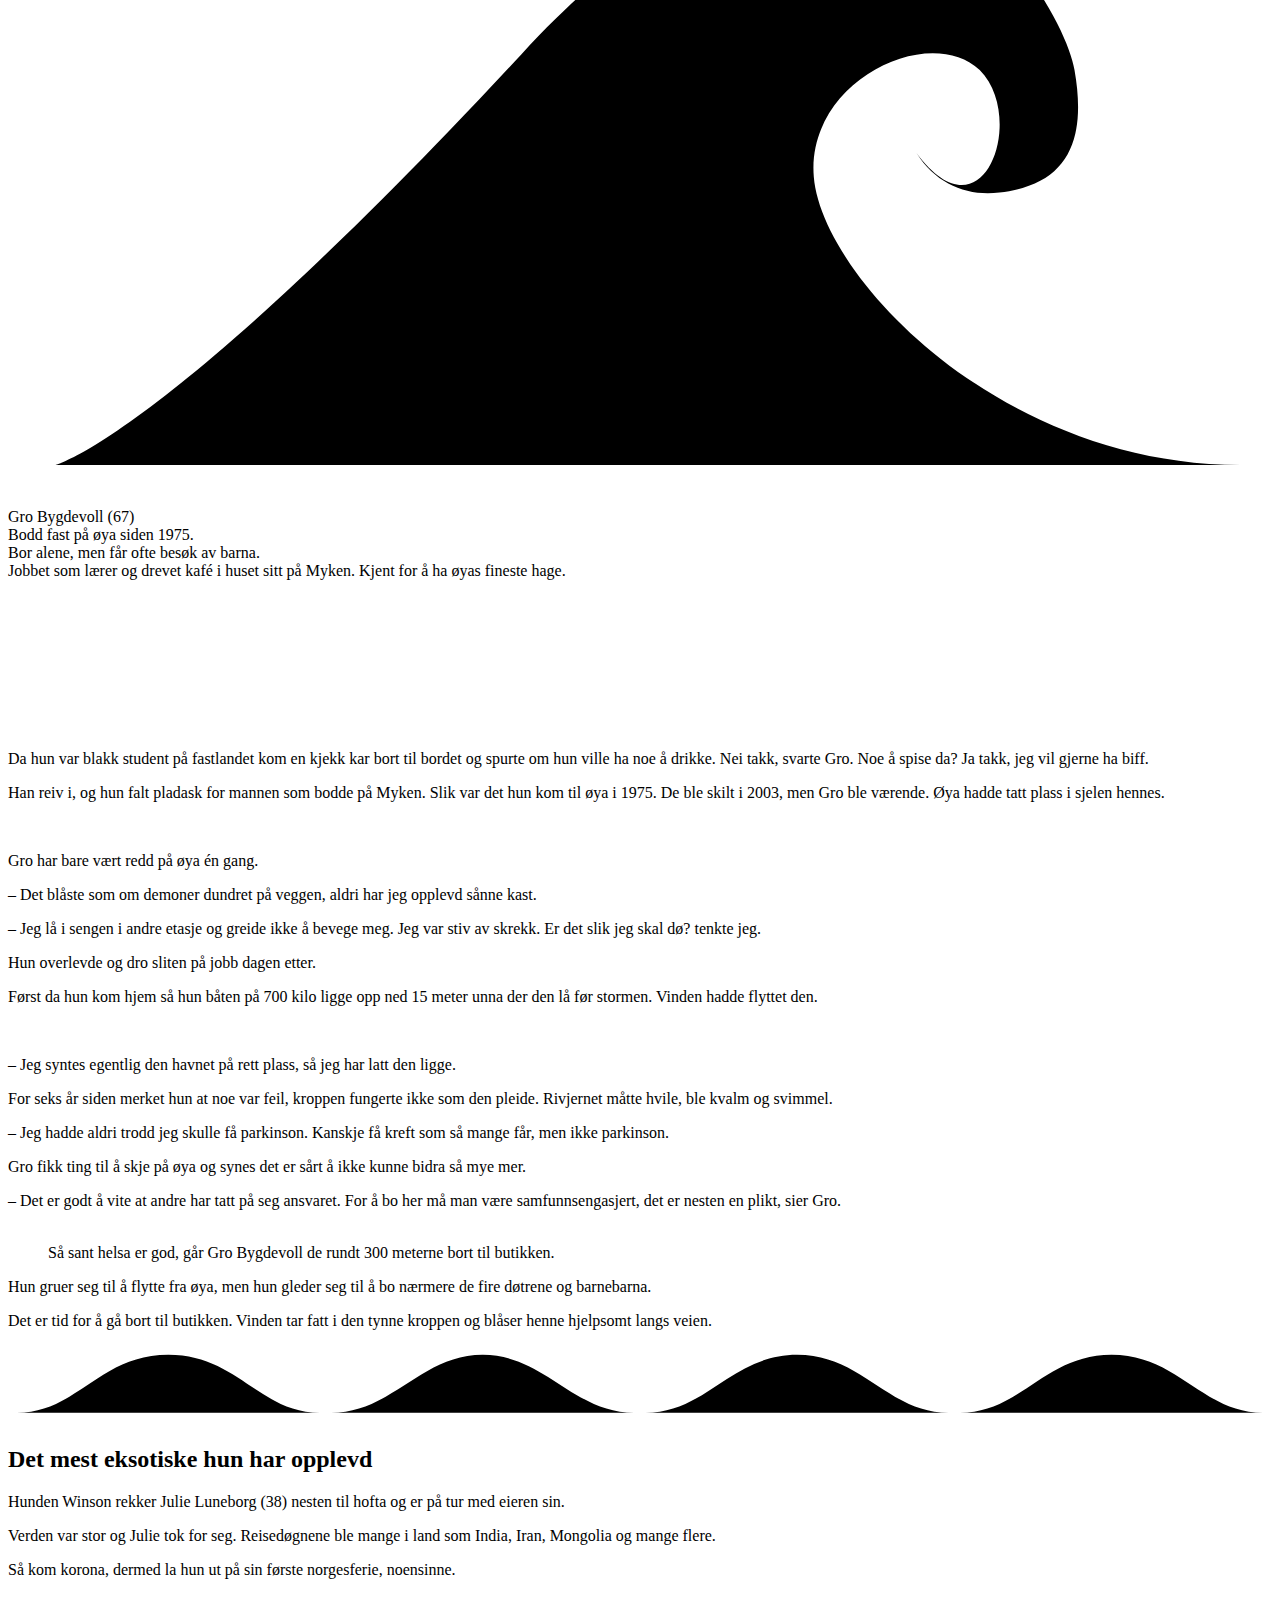
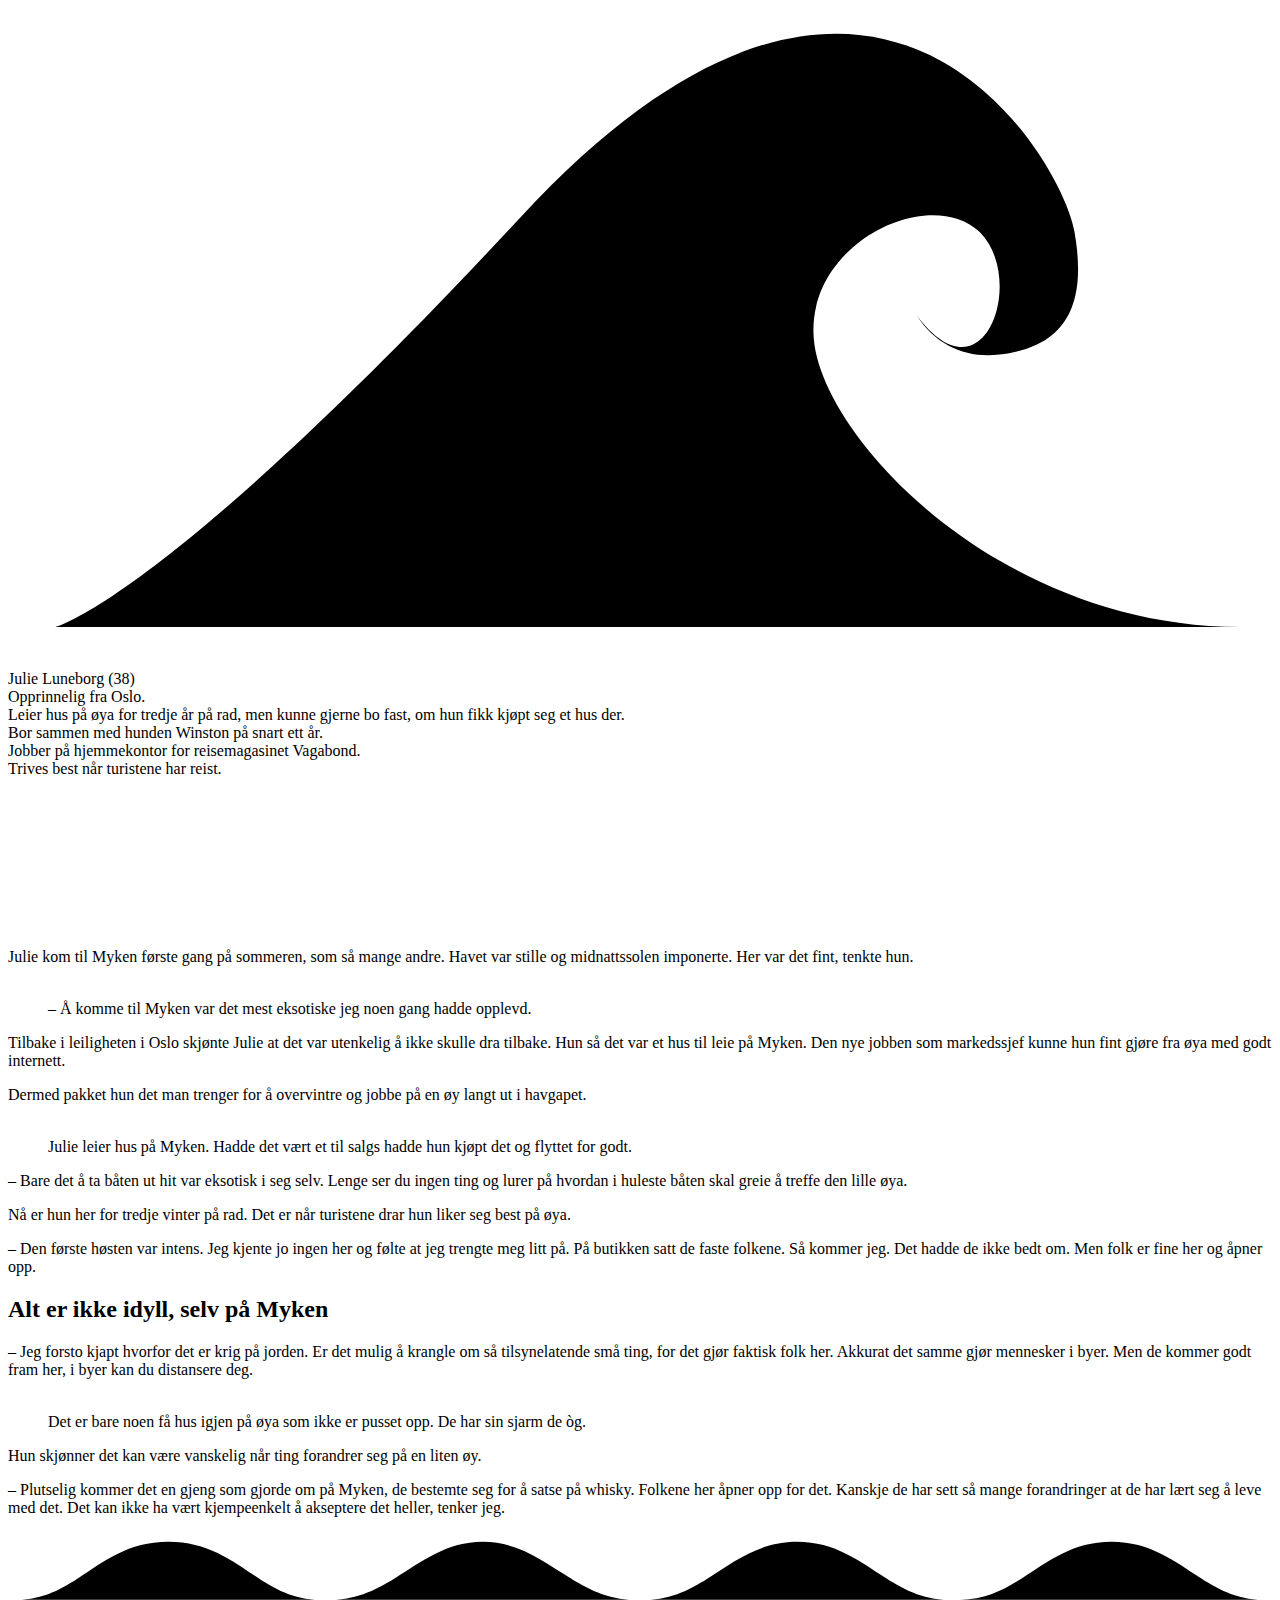
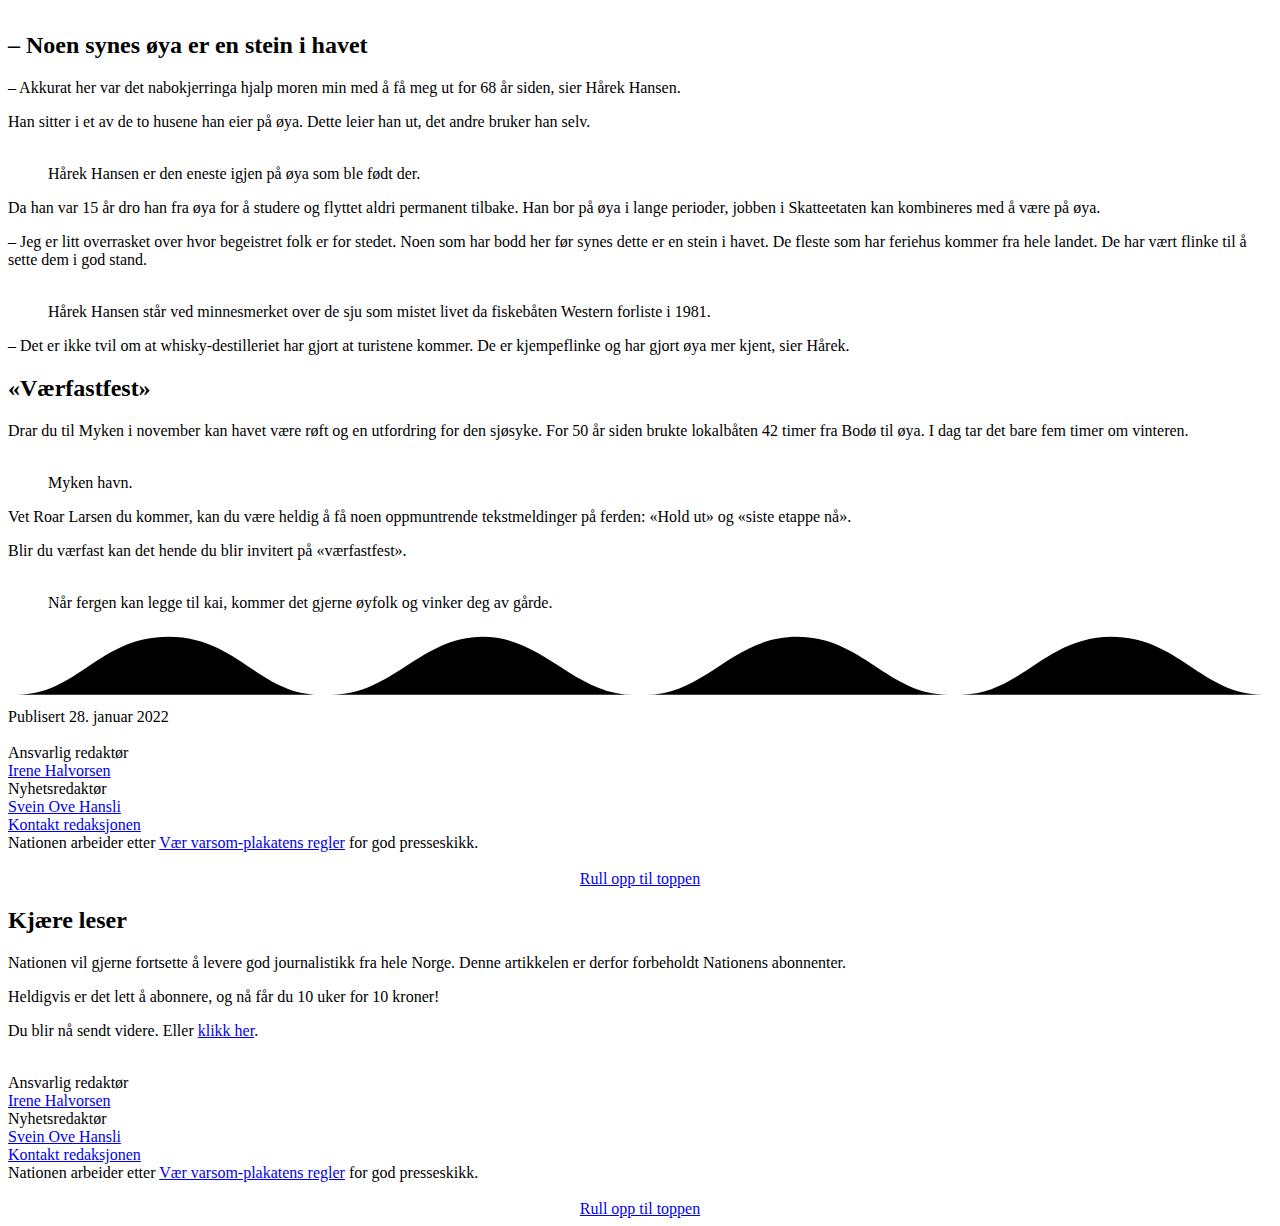
==== commit 2e0284ee: "removed footer from fragment" ====
--- a/index.html
+++ b/index.html
@@ -16,12 +16,12 @@
   <meta property="og:image" content="https://ekstra.nationen.no/spesial/whiskyoya/assets/images/roar-face.jpg">
   <meta name="twitter:card" content="summary_large_image">
   <meta name="twitter:site" content="@Nationen_as">
-  <link rel="apple-touch-icon-precomposed" sizes="144x144" href="https://nationenmedia.s3.eu-north-1.amazonaws.com/arkiv/whiskyoya/images/nationen-logo144.png">
-  <link rel="apple-touch-icon-precomposed" sizes="114x114" href="https://nationenmedia.s3.eu-north-1.amazonaws.com/arkiv/whiskyoya/images/nationen-logo114.png">
-  <link rel="apple-touch-icon-precomposed" sizes="72x72" href="https://nationenmedia.s3.eu-north-1.amazonaws.com/arkiv/whiskyoya/images/nationen-logo72.png">
-  <link rel="apple-touch-icon-precomposed" href="https://nationenmedia.s3.eu-north-1.amazonaws.com/arkiv/whiskyoya/images/nationen-logo57.png">
-  <link rel="shortcut icon" href="https://nationenmedia.s3.eu-north-1.amazonaws.com/arkiv/whiskyoya/images/nationen-logo32.png">
-  <link rel="stylesheet" href="https://nationenmedia.s3.eu-north-1.amazonaws.com/arkiv/whiskyoya/css/app.min.css">
+  <link rel="apple-touch-icon-precomposed" sizes="144x144" href="https://nationenmedia.s3.eu-north-1.amazonaws.com/arkiv/whiskyoya/assets/images/nationen-logo144.png">
+  <link rel="apple-touch-icon-precomposed" sizes="114x114" href="https://nationenmedia.s3.eu-north-1.amazonaws.com/arkiv/whiskyoya/assets/images/nationen-logo114.png">
+  <link rel="apple-touch-icon-precomposed" sizes="72x72" href="https://nationenmedia.s3.eu-north-1.amazonaws.com/arkiv/whiskyoya/assets/images/nationen-logo72.png">
+  <link rel="apple-touch-icon-precomposed" href="https://nationenmedia.s3.eu-north-1.amazonaws.com/arkiv/whiskyoya/assets/images/nationen-logo57.png">
+  <link rel="shortcut icon" href="https://nationenmedia.s3.eu-north-1.amazonaws.com/arkiv/whiskyoya/assets/images/nationen-logo32.png">
+  <link rel="stylesheet" href="https://nationenmedia.s3.eu-north-1.amazonaws.com/arkiv/whiskyoya/assets/css/app.css">
   <link rel="preconnect" href="https://fonts.googleapis.com">
   <link rel="preconnect" href="https://fonts.gstatic.com" crossorigin>
   <link href="https://fonts.googleapis.com/css2?family=PT+Serif:wght@400&display=swap" rel="stylesheet">
@@ -42,9 +42,9 @@
   <article class="natlab" id="top">
     <header class="header">
       <div class="header__content"><video class="intersect" autoplay loop muted playsinline=""
-          poster="https://nationenmedia.s3.eu-north-1.amazonaws.com/arkiv/whiskyoya/images/header-placeholder.jpg">
-          <source src="https://nationenmedia.s3.eu-north-1.amazonaws.com/arkiv/whiskyoya/video/mot-fjellet-vbr4.webm" type="video/webm">
-          <source src="https://nationenmedia.s3.eu-north-1.amazonaws.com/arkiv/whiskyoya/video/mot-fjellet-vbr2.5.mp4" type="video/mp4">
+          poster="https://nationenmedia.s3.eu-north-1.amazonaws.com/arkiv/whiskyoya/assets/images/header-placeholder.jpg">
+          <source src="https://nationenmedia.s3.eu-north-1.amazonaws.com/arkiv/whiskyoya/assets/video/mot-fjellet-vbr4.webm" type="video/webm">
+          <source src="https://nationenmedia.s3.eu-north-1.amazonaws.com/arkiv/whiskyoya/assets/video/mot-fjellet-vbr2.5.mp4" type="video/mp4">
         </video>
         <div class="header__title"><svg viewBox="0 0 697 160">
             <path
@@ -208,8 +208,8 @@
                 </div>
               </div>
             </div><video class="portrait__video intersect" loop muted playsinline="">
-              <source src="https://nationenmedia.s3.eu-north-1.amazonaws.com/arkiv/whiskyoya/video/roar.webm" type="video/webm">
-              <source src="https://nationenmedia.s3.eu-north-1.amazonaws.com/arkiv/whiskyoya/video/roar.mp4" type="video/mp4">
+              <source src="https://nationenmedia.s3.eu-north-1.amazonaws.com/arkiv/whiskyoya/assets/video/roar.webm" type="video/webm">
+              <source src="https://nationenmedia.s3.eu-north-1.amazonaws.com/arkiv/whiskyoya/assets/video/roar.mp4" type="video/mp4">
             </video>
           </div>
           <p>Da Roar ruslet rundt med familien på øya den gangen i 2008, mens de ventet på at vinden skulle roe seg,
@@ -307,7 +307,7 @@
           <div class="story" data-story="2">
             <div class="story__background" data-story-id="1" data-story-state="active"><video class="intersect" loop
                 muted playsinline="">
-                <source src="https://nationenmedia.s3.eu-north-1.amazonaws.com/arkiv/whiskyoya/video/kjell-ove.mp4" type="video/mp4">
+                <source src="https://nationenmedia.s3.eu-north-1.amazonaws.com/arkiv/whiskyoya/assets/video/kjell-ove.mp4" type="video/mp4">
               </video></div>
             <div class="story__trigger" data-story-control="1">
               <div class="story__text">
@@ -429,8 +429,8 @@
                 </div>
               </div>
             </div><video class="portrait__video intersect" loop muted playsinline="">
-              <source src="https://nationenmedia.s3.eu-north-1.amazonaws.com/arkiv/whiskyoya/video/iinis.webm" type="video/webm">
-              <source src="https://nationenmedia.s3.eu-north-1.amazonaws.com/arkiv/whiskyoya/video/iinis.mp4" type="video/mp4">
+              <source src="https://nationenmedia.s3.eu-north-1.amazonaws.com/arkiv/whiskyoya/assets/video/iinis.webm" type="video/webm">
+              <source src="https://nationenmedia.s3.eu-north-1.amazonaws.com/arkiv/whiskyoya/assets/video/iinis.mp4" type="video/mp4">
             </video>
           </div>
           <p>Iinis kom til øya på ferie med en venninne, noen år senere hadde hun fått seg fast jobb i butikken. Nå er
@@ -555,7 +555,7 @@
           <div class="story story--contain" data-story="5">
             <div class="story__background" data-story-id="1" data-story-state="active"><video class="intersect" loop
                 muted playsinline="">
-                <source src="https://nationenmedia.s3.eu-north-1.amazonaws.com/arkiv/whiskyoya/video/geir-og-kai.mp4" type="video/mp4">
+                <source src="https://nationenmedia.s3.eu-north-1.amazonaws.com/arkiv/whiskyoya/assets/video/geir-og-kai.mp4" type="video/mp4">
               </video></div>
             <div class="story__trigger" data-story-control="1">
               <div></div>
@@ -617,8 +617,8 @@
                 </div>
               </div>
             </div><video class="portrait__video intersect" loop muted playsinline="">
-              <source src="https://nationenmedia.s3.eu-north-1.amazonaws.com/arkiv/whiskyoya/video/gro.webm" type="video/webm">
-              <source src="https://nationenmedia.s3.eu-north-1.amazonaws.com/arkiv/whiskyoya/video/gro.mp4" type="video/mp4">
+              <source src="https://nationenmedia.s3.eu-north-1.amazonaws.com/arkiv/whiskyoya/assets/video/gro.webm" type="video/webm">
+              <source src="https://nationenmedia.s3.eu-north-1.amazonaws.com/arkiv/whiskyoya/assets/video/gro.mp4" type="video/mp4">
             </video>
           </div>
           <p>Da hun var blakk student på fastlandet kom en kjekk kar bort til bordet og spurte om hun ville ha noe å
@@ -696,8 +696,8 @@
                 </div>
               </div>
             </div><video class="portrait__video intersect" loop muted playsinline="">
-              <source src="https://nationenmedia.s3.eu-north-1.amazonaws.com/arkiv/whiskyoya/video/julie.webm" type="video/webm">
-              <source src="https://nationenmedia.s3.eu-north-1.amazonaws.com/arkiv/whiskyoya/video/julie.mp4" type="video/mp4">
+              <source src="https://nationenmedia.s3.eu-north-1.amazonaws.com/arkiv/whiskyoya/assets/video/julie.webm" type="video/webm">
+              <source src="https://nationenmedia.s3.eu-north-1.amazonaws.com/arkiv/whiskyoya/assets/video/julie.mp4" type="video/mp4">
             </video>
           </div>
           <p>Julie kom til Myken første gang på sommeren, som så mange andre. Havet var stille og midnattssolen
@@ -834,15 +834,15 @@
     <footer>
       <div class="col col--l col--split">
         <div class="footer__logo"><a href="https://nationen.no" class="nodec"><img
-              src="https://nationenmedia.s3.eu-north-1.amazonaws.com/arkiv/whiskyoya/images/nationen-full-hvit.svg" loading="lazy"></a></div>
+              src="https://nationenmedia.s3.eu-north-1.amazonaws.com/arkiv/whiskyoya/assets/images/nationen-full-hvit.svg" loading="lazy"></a></div>
         <div class="footer__meta">
           <div>Ansvarlig redaktør<br><a href="mailto:irene.halvorsen@nationen.no">Irene Halvorsen</a></div>
           <div>Nyhetsredaktør<br><a href="mailto:svein.hansli@nationen.no">Svein Ove Hansli</a></div>
           <div><a href="https://www.tunmedia.no/kontakt">Kontakt redaksjonen</a></div>
           <div>Nationen arbeider etter <a href="http://presse.no/Etisk-regelverk/Vaer-Varsom-plakaten/">Vær
               varsom-plakatens regler</a> for god presseskikk.</div>
-          <div><img style="margin-right:1rem" src="https://nationenmedia.s3.eu-north-1.amazonaws.com/arkiv/whiskyoya/images/pfu-rund-hvit.png" loading="lazy"> <img
-              src="https://nationenmedia.s3.eu-north-1.amazonaws.com/arkiv/whiskyoya/images/nored-segl.svg" loading="lazy"></div>
+          <div><img style="margin-right:1rem" src="https://nationenmedia.s3.eu-north-1.amazonaws.com/arkiv/whiskyoya/assets/images/pfu-rund-hvit.png" loading="lazy"> <img
+              src="https://nationenmedia.s3.eu-north-1.amazonaws.com/arkiv/whiskyoya/assets/images/nored-segl.svg" loading="lazy"></div>
         </div>
       </div>
       <div class="col" style="text-align:center"><a href="#top">Rull opp til toppen</a></div>
@@ -857,9 +857,25 @@
       <p>Du blir nå sendt videre. Eller <a href="https://www.nationen.no/nyhet/whiskyoya">klikk her</a>.</p>
     </div>
   </div>
+  <footer>
+    <div class="col col--l col--split">
+      <div class="footer__logo"><a href="https://nationen.no" class="nodec"><img
+            src="https://nationenmedia.s3.eu-north-1.amazonaws.com/arkiv/whiskyoya/assets/images/nationen-full-hvit.svg" loading="lazy"></a></div>
+      <div class="footer__meta">
+        <div>Ansvarlig redaktør<br><a href="mailto:irene.halvorsen@nationen.no">Irene Halvorsen</a></div>
+        <div>Nyhetsredaktør<br><a href="mailto:svein.hansli@nationen.no">Svein Ove Hansli</a></div>
+        <div><a href="https://www.tunmedia.no/kontakt">Kontakt redaksjonen</a></div>
+        <div>Nationen arbeider etter <a href="http://presse.no/Etisk-regelverk/Vaer-Varsom-plakaten/">Vær
+            varsom-plakatens regler</a> for god presseskikk.</div>
+        <div><img style="margin-right:1rem" src="https://nationenmedia.s3.eu-north-1.amazonaws.com/arkiv/whiskyoya/assets/images/pfu-rund-hvit.png" loading="lazy"> <img
+            src="https://nationenmedia.s3.eu-north-1.amazonaws.com/arkiv/whiskyoya/assets/images/nored-segl.svg" loading="lazy"></div>
+      </div>
+    </div>
+    <div class="col" style="text-align:center"><a href="#top">Rull opp til toppen</a></div>
+  </footer>
   <link href="https://api.mapbox.com/mapbox-gl-js/v2.6.1/mapbox-gl.css" rel="stylesheet">
   <script src="https://api.mapbox.com/mapbox-gl-js/v2.6.1/mapbox-gl.js" defer></script>
-  <script src="https://nationenmedia.s3.eu-north-1.amazonaws.com/arkiv/whiskyoya/js/app.js" defer></script>
+  <script src="https://nationenmedia.s3.eu-north-1.amazonaws.com/arkiv/whiskyoya/assets/js/app.js" defer></script>
 </body>
 
 </html>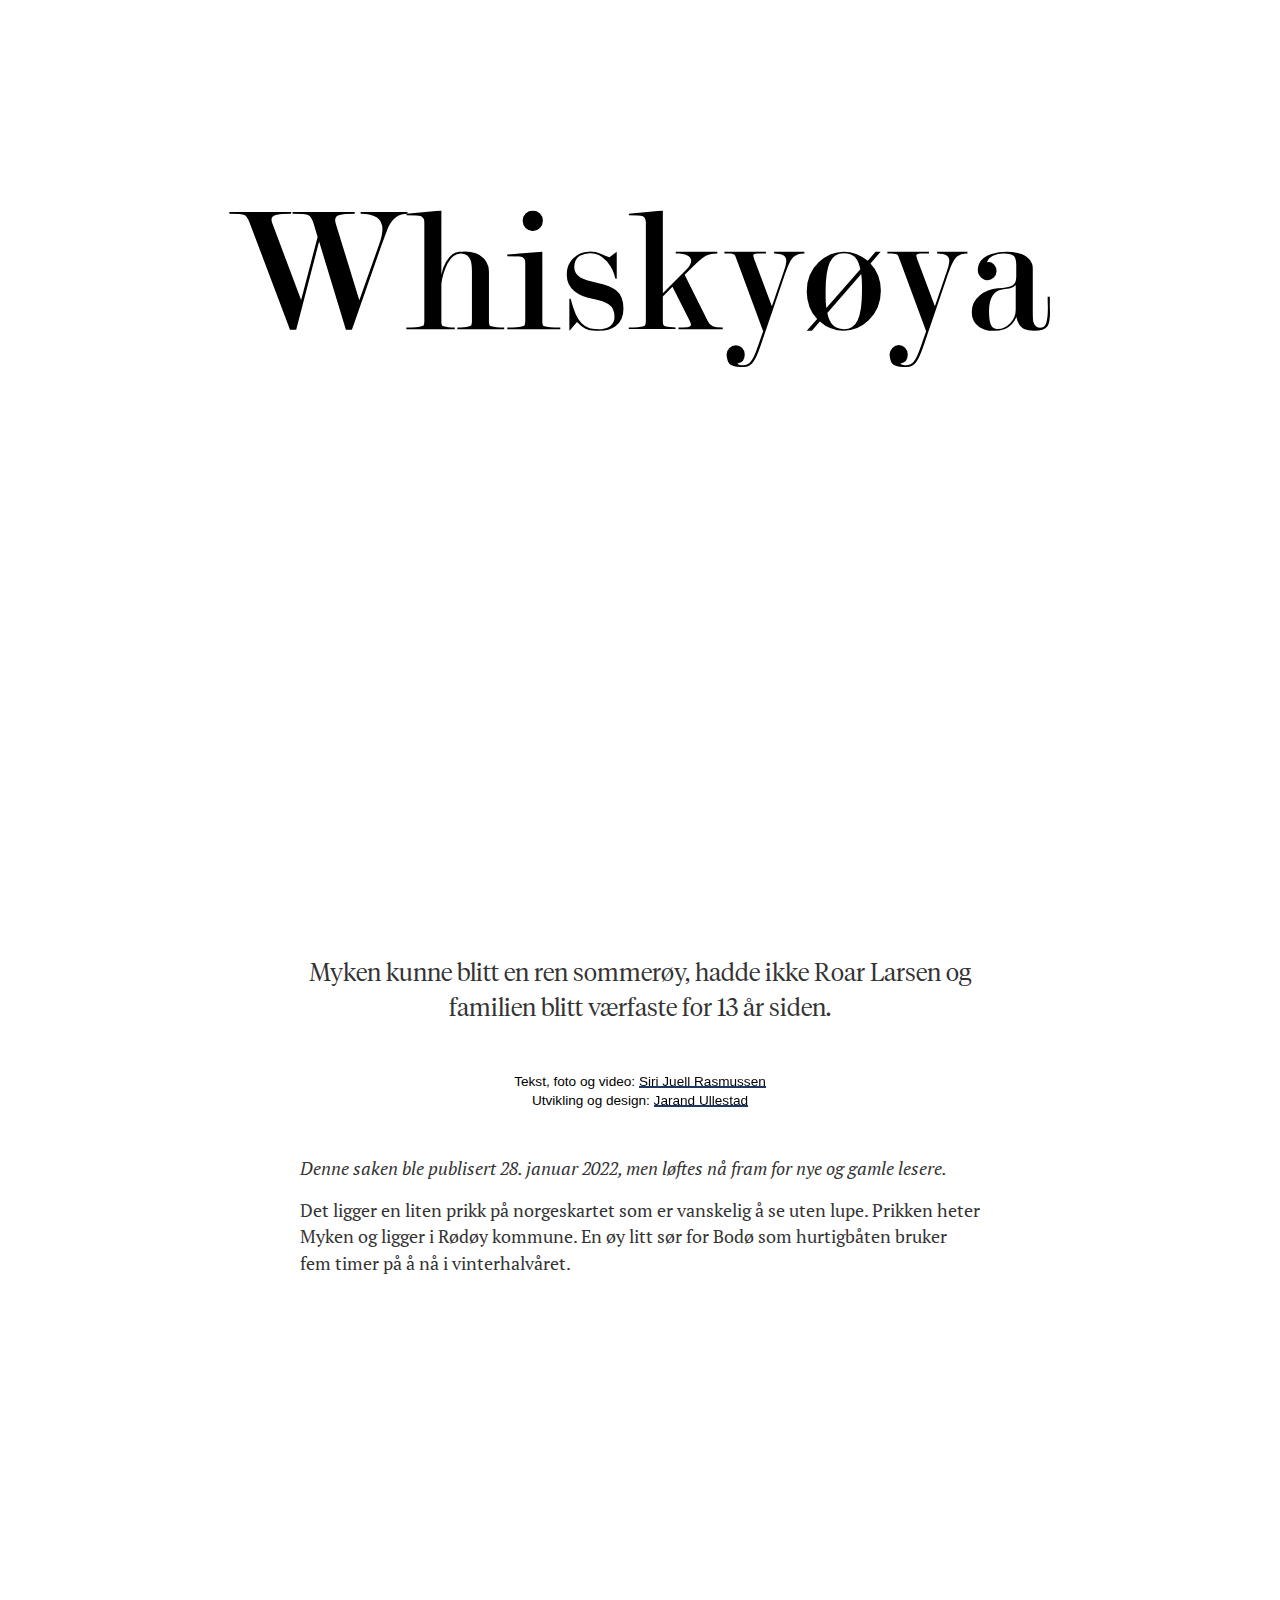
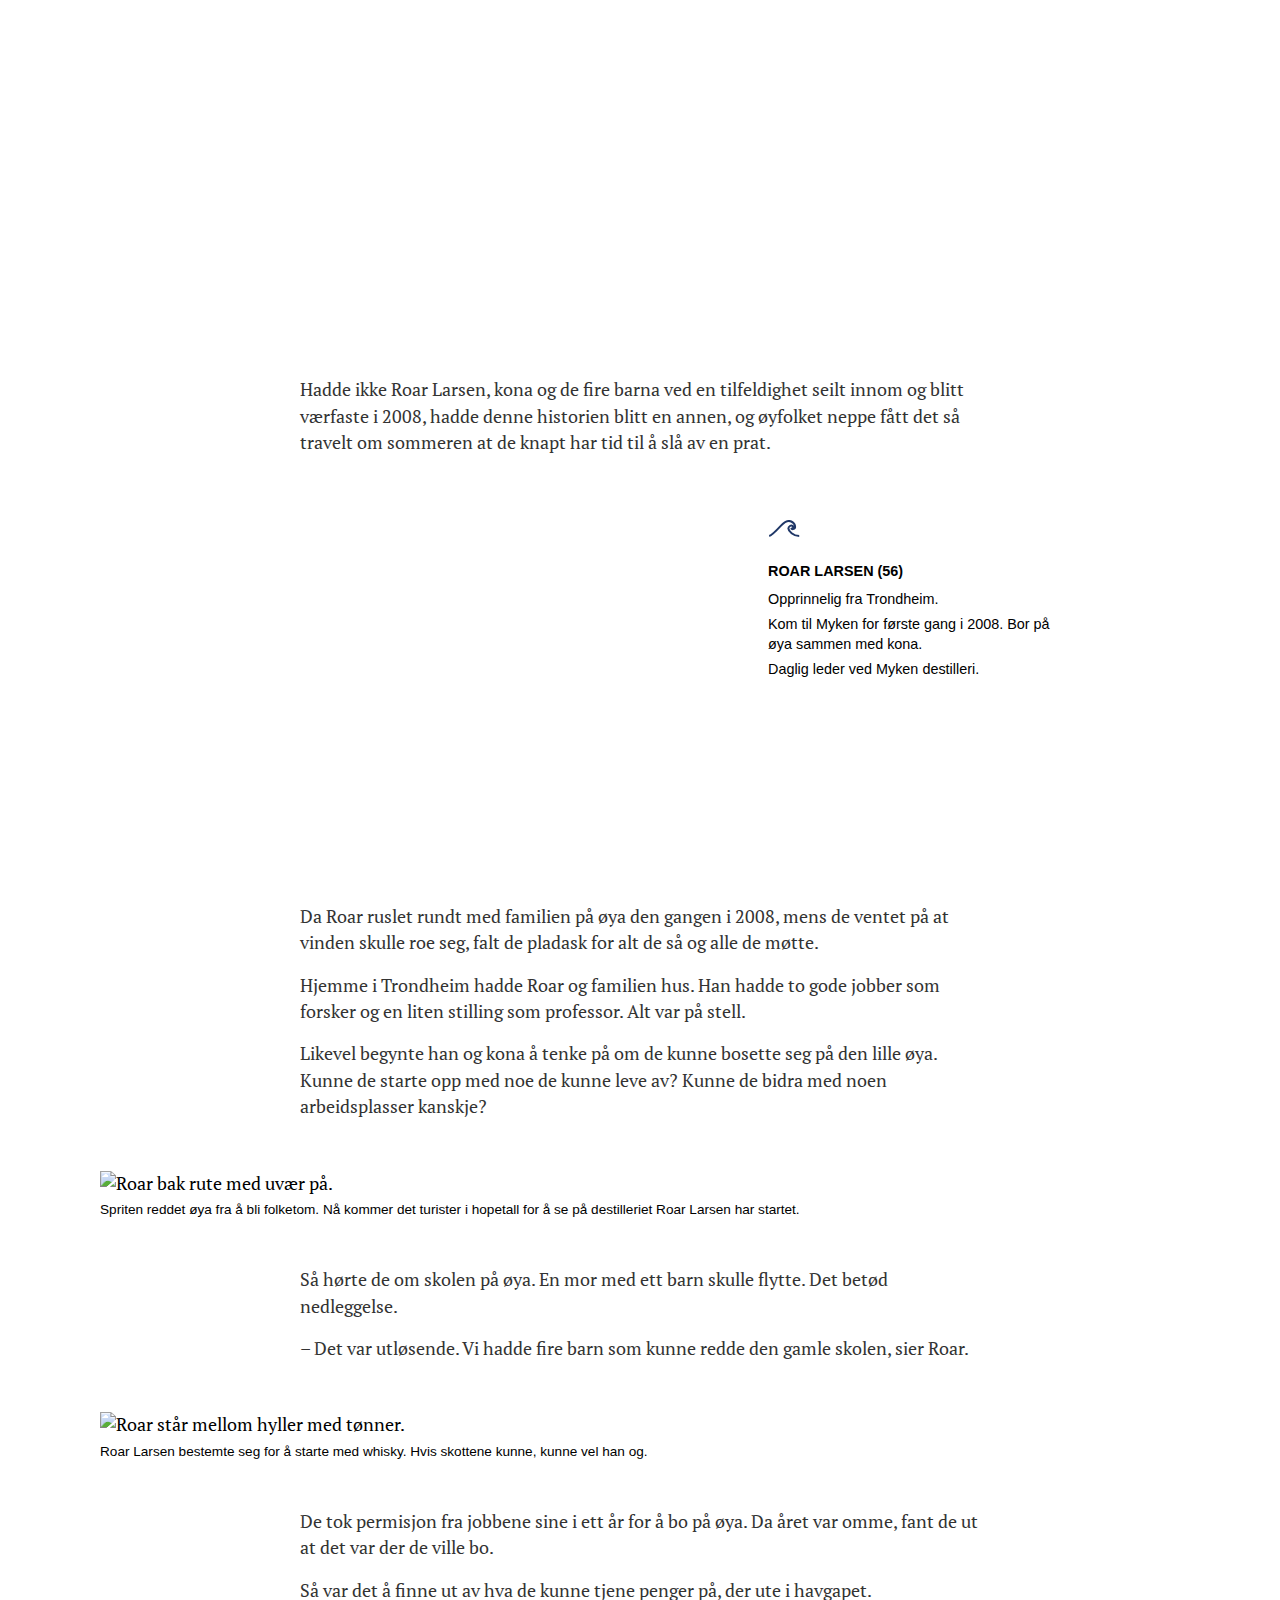
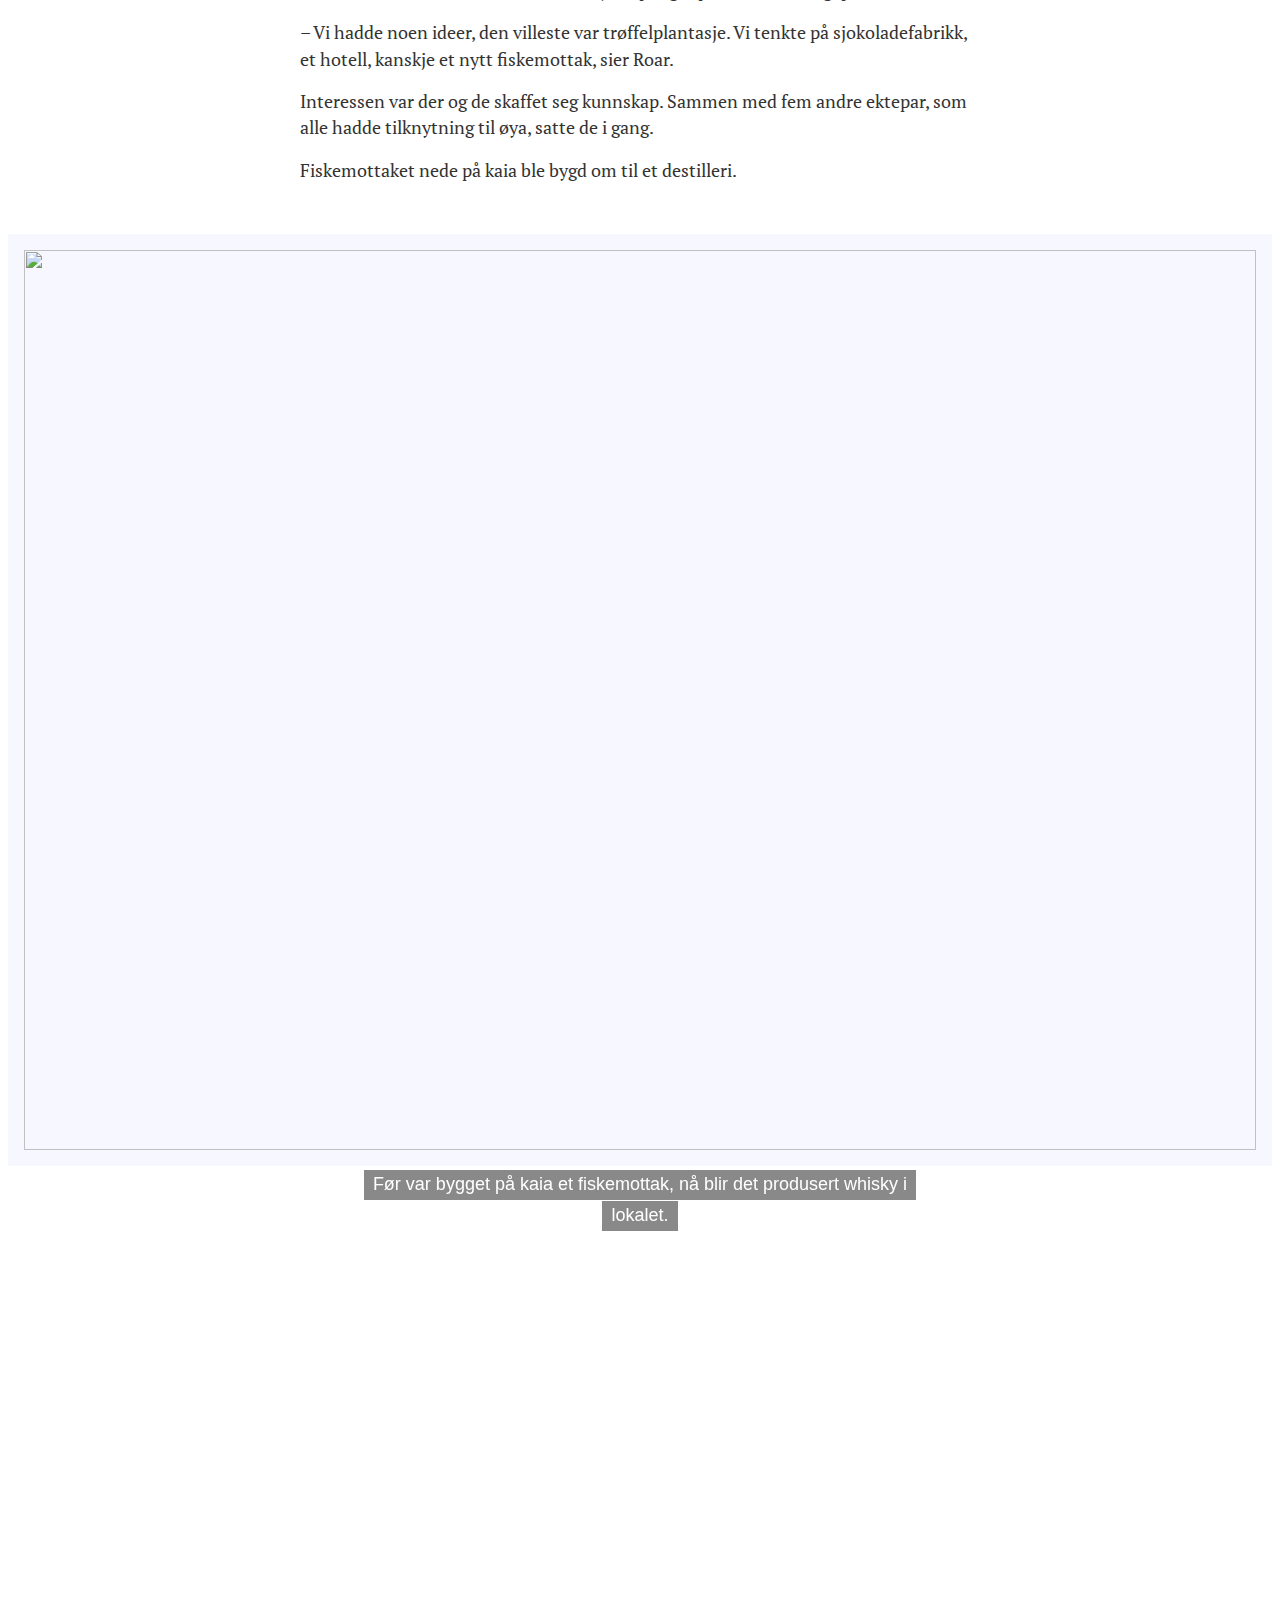
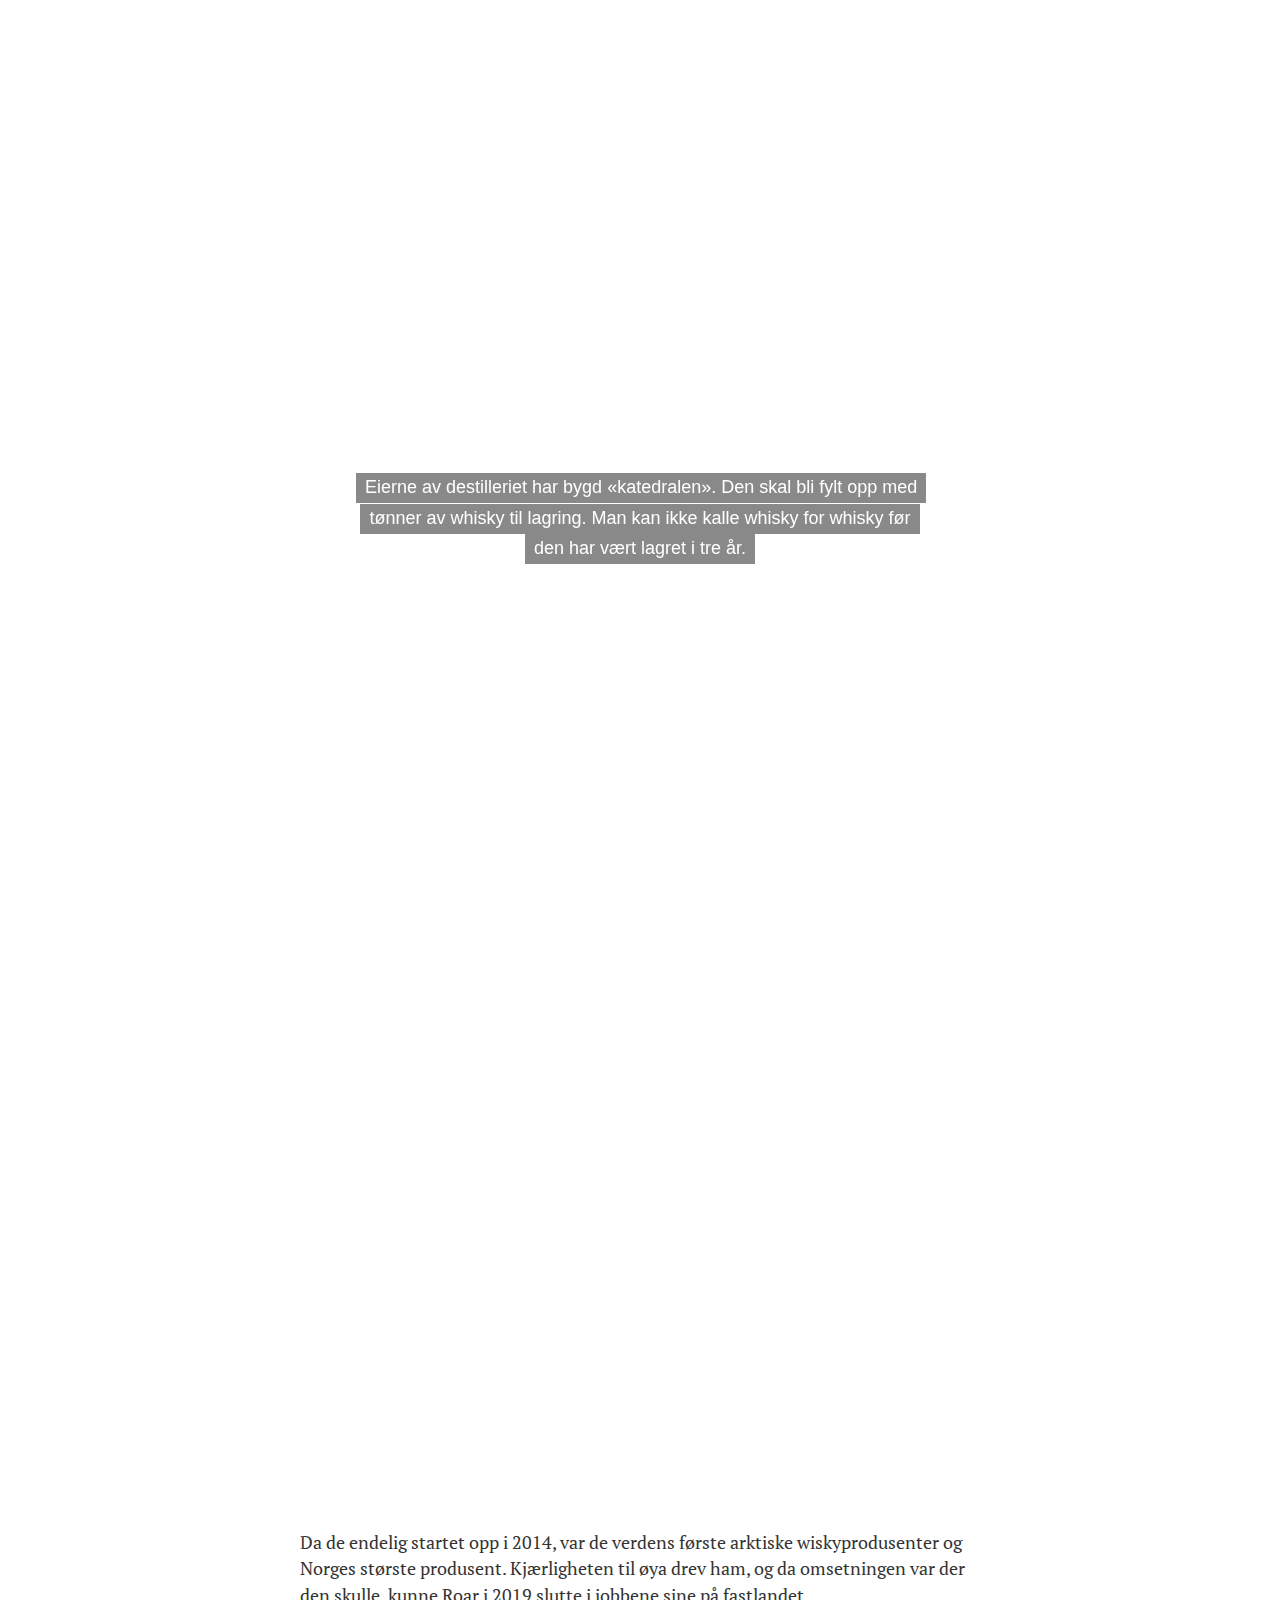
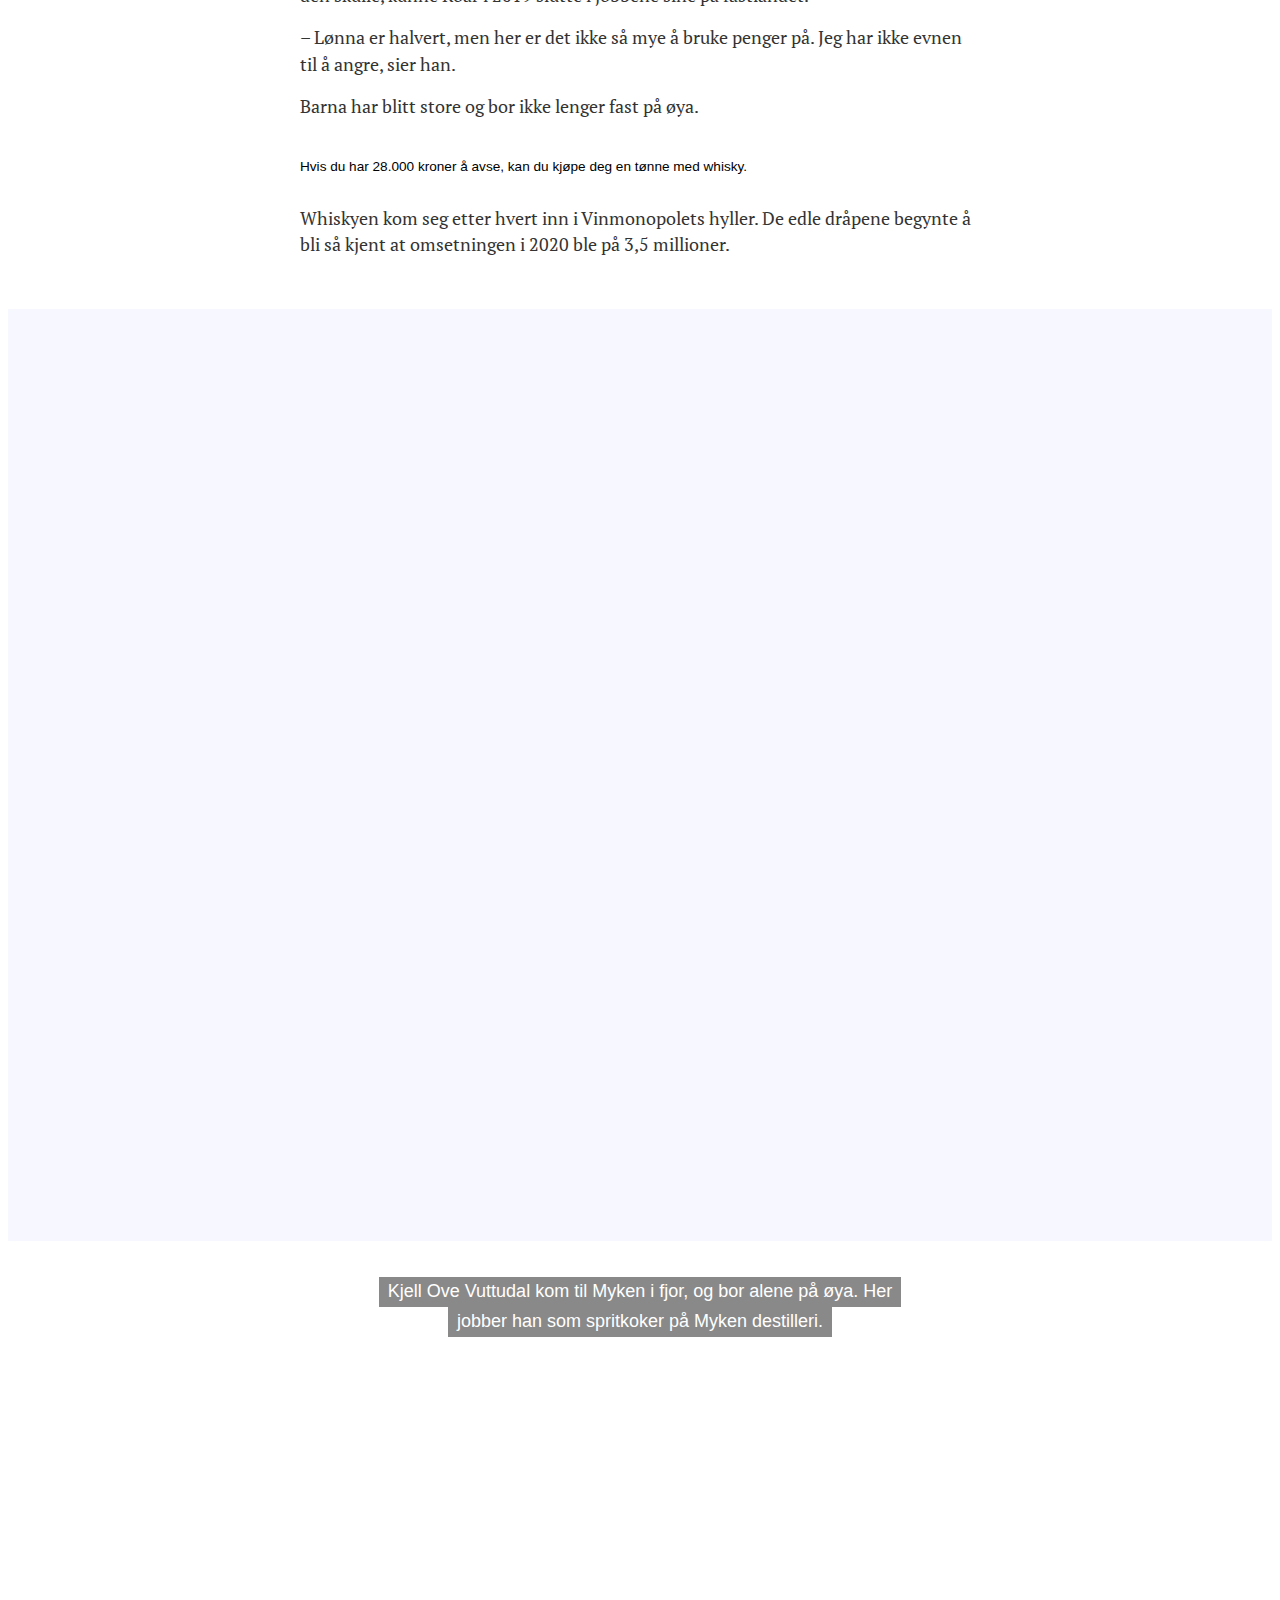
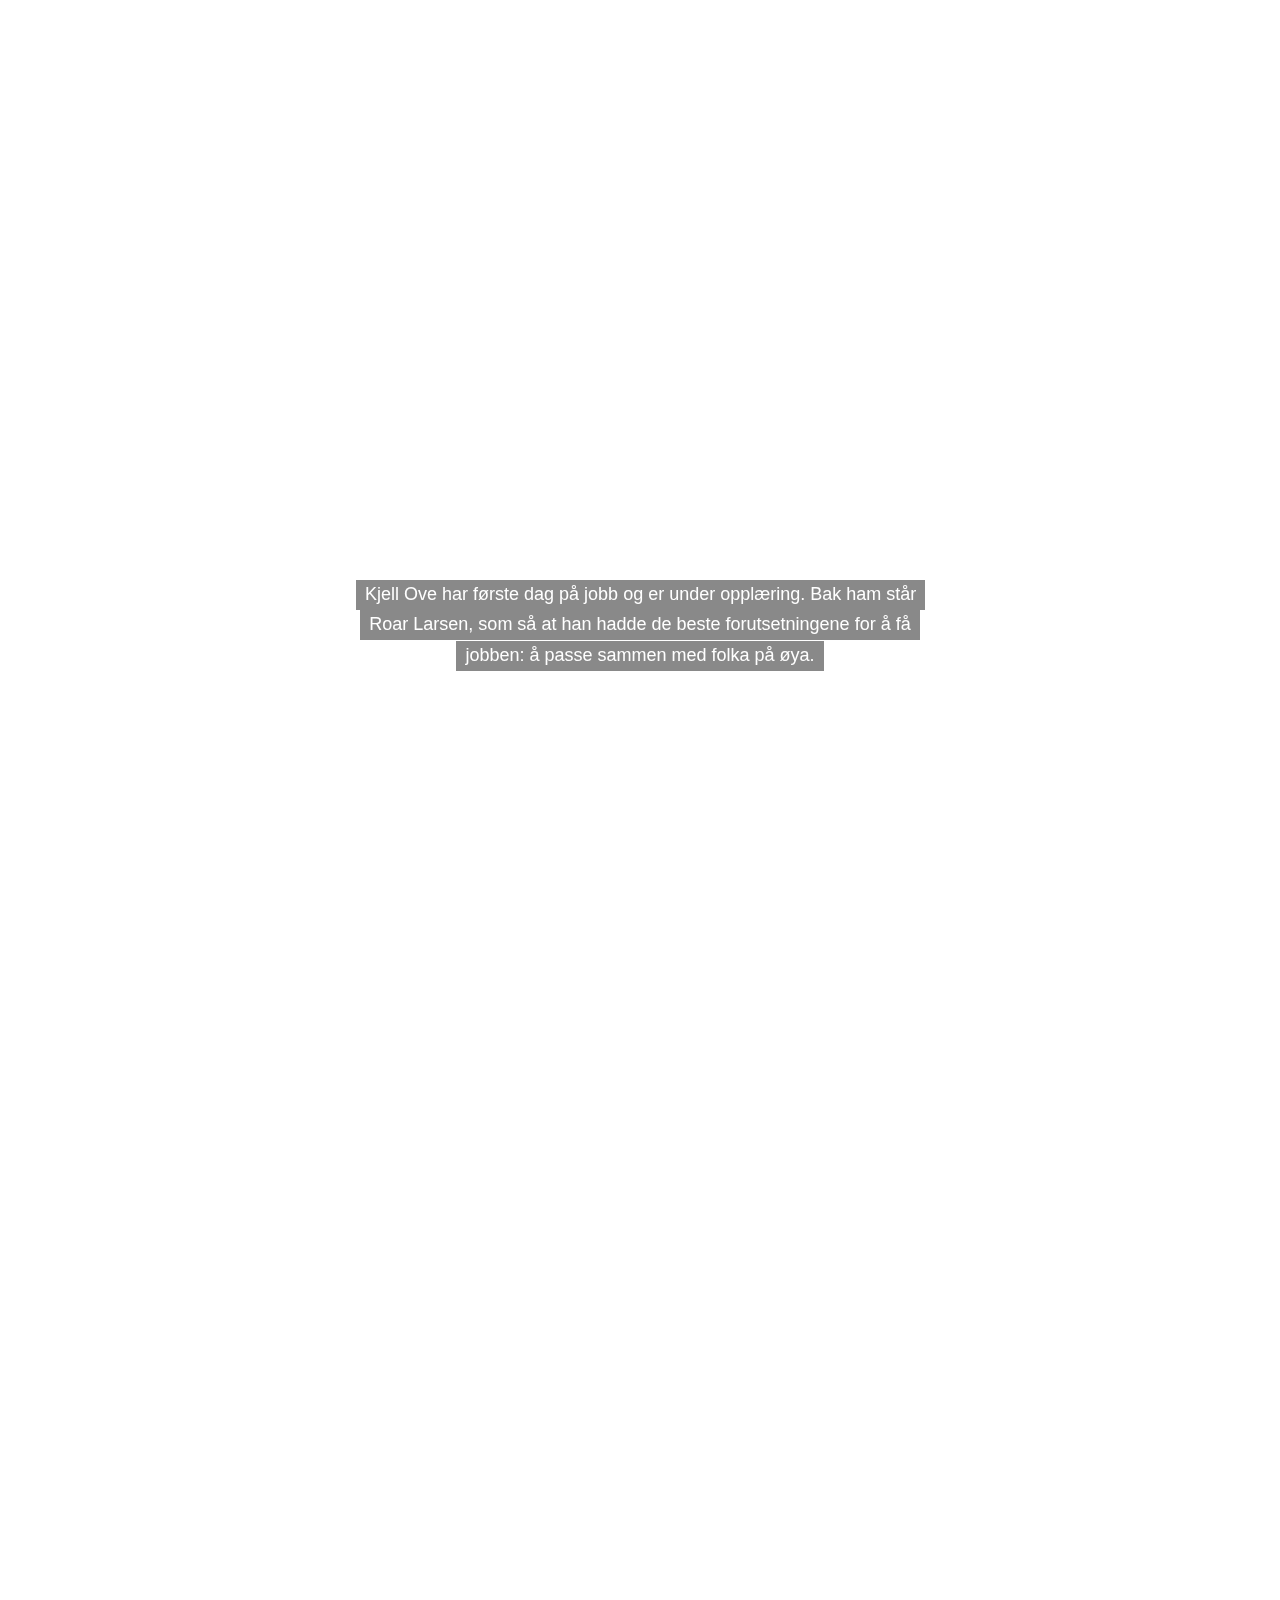
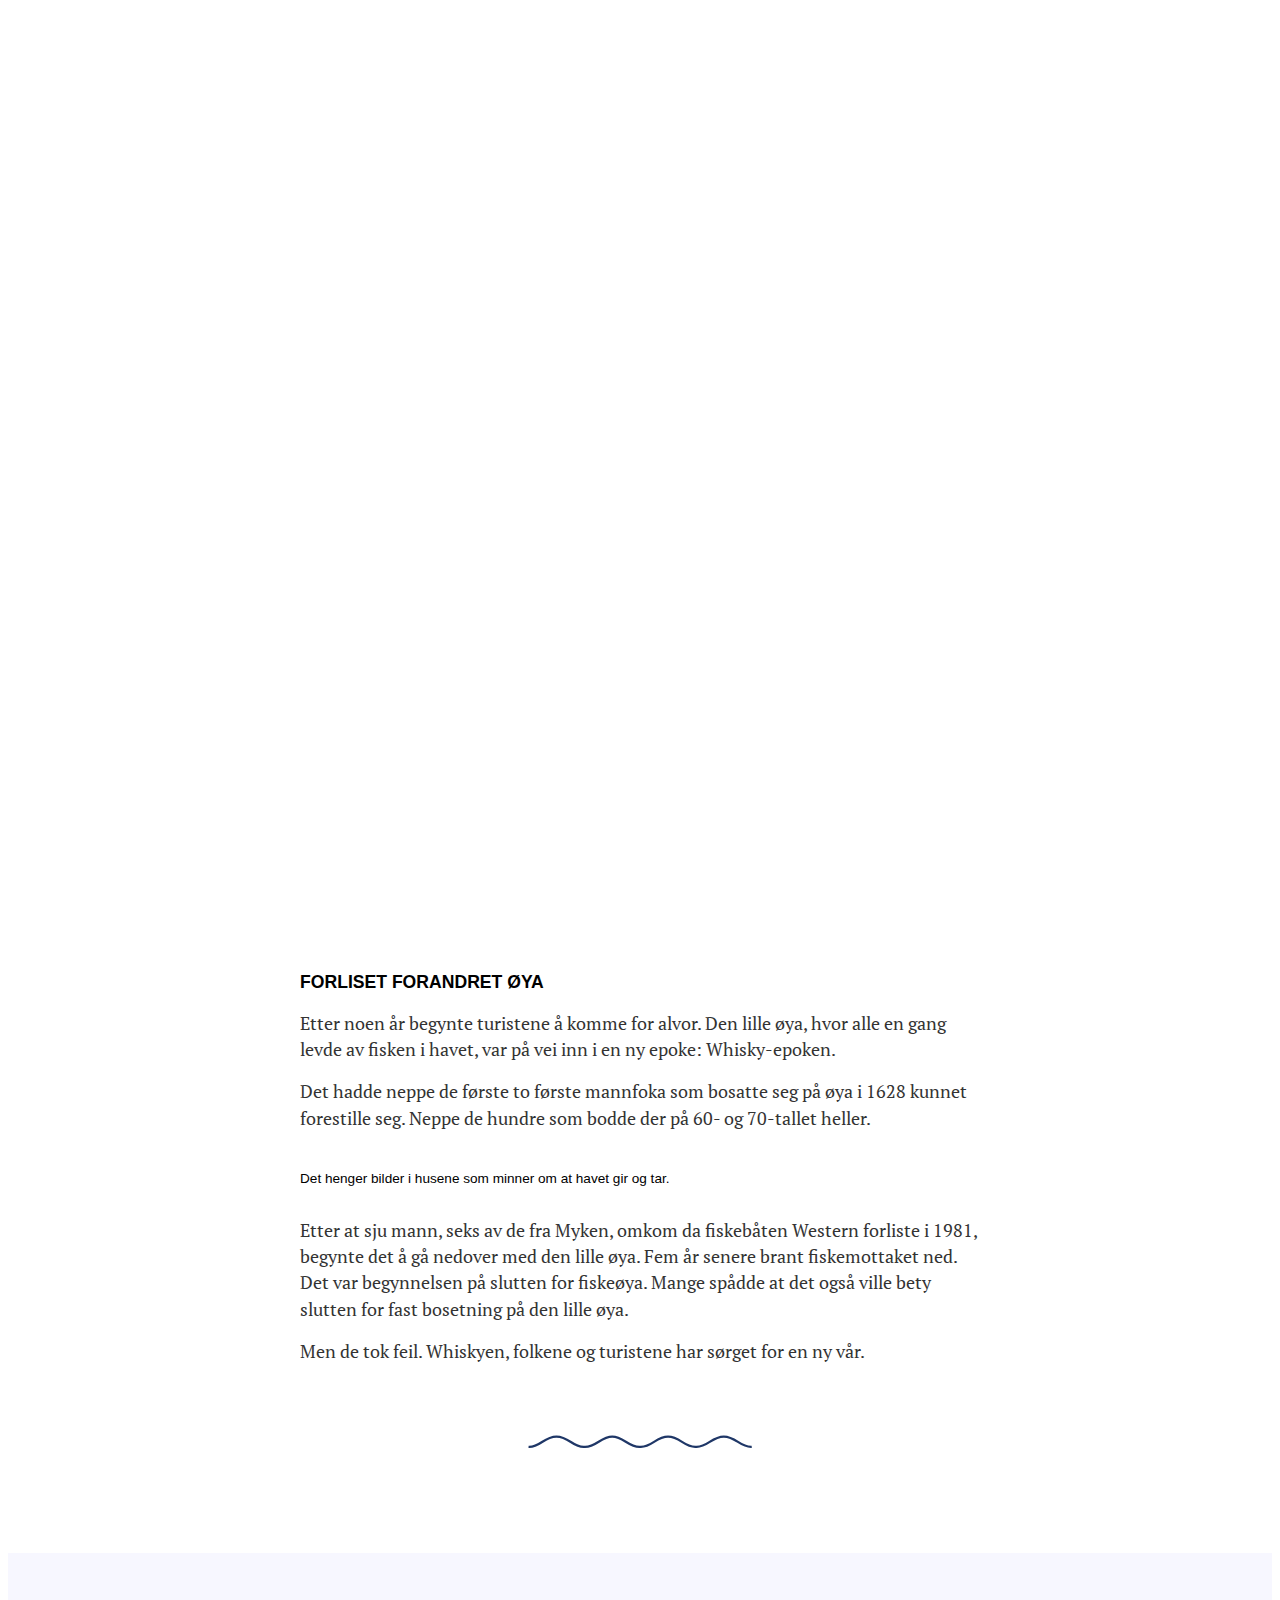
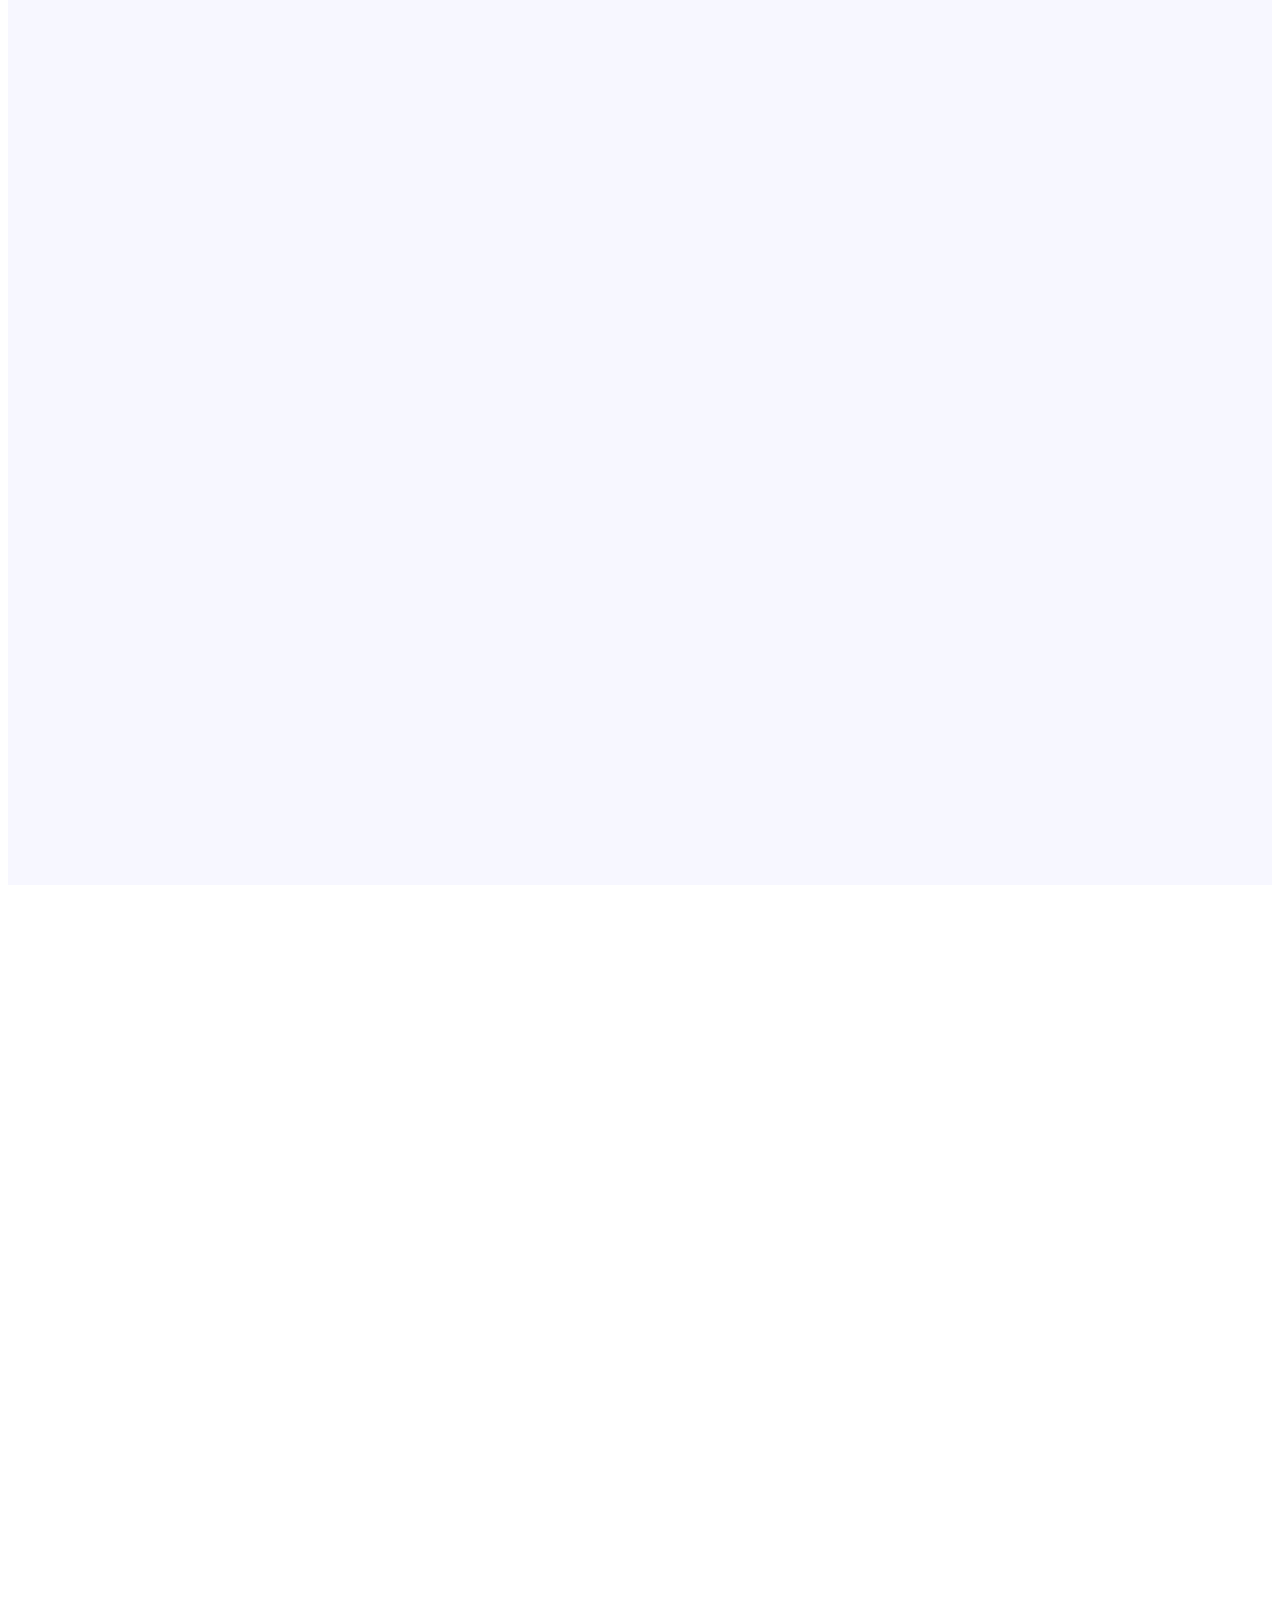
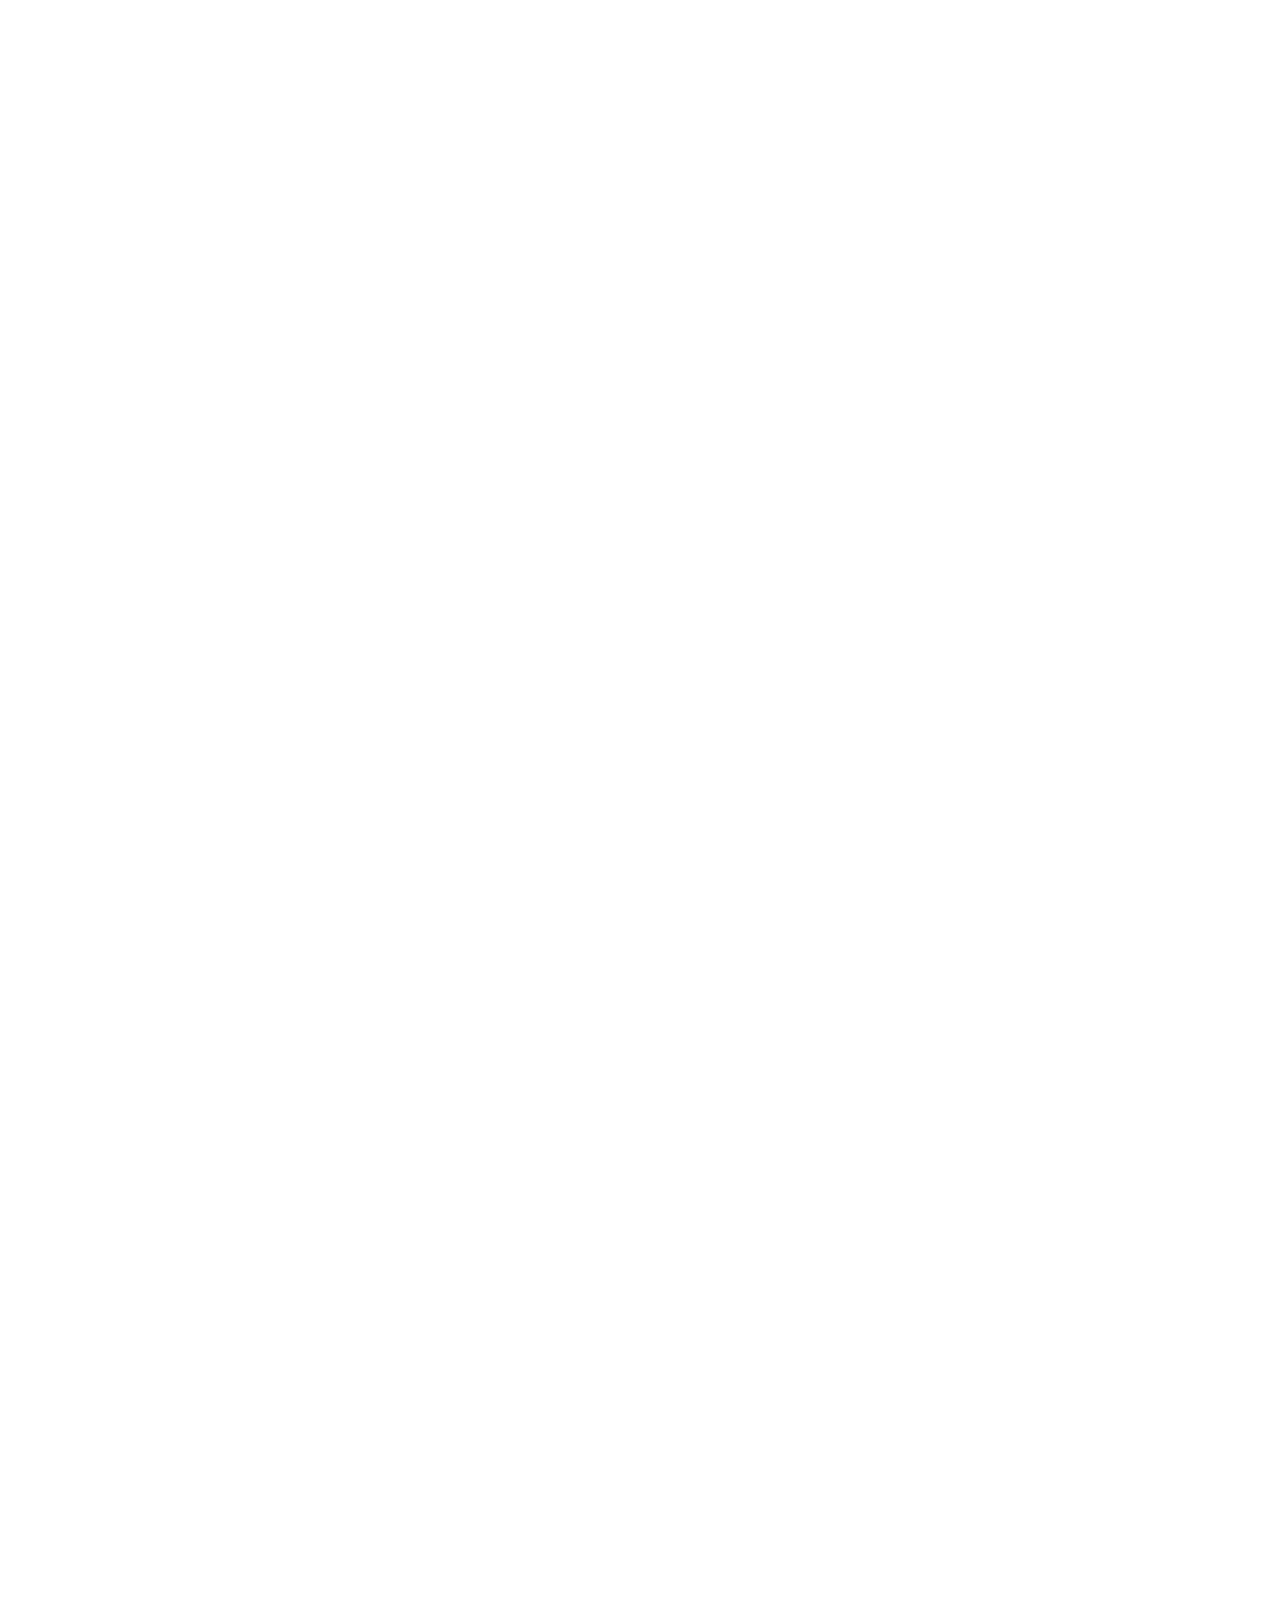
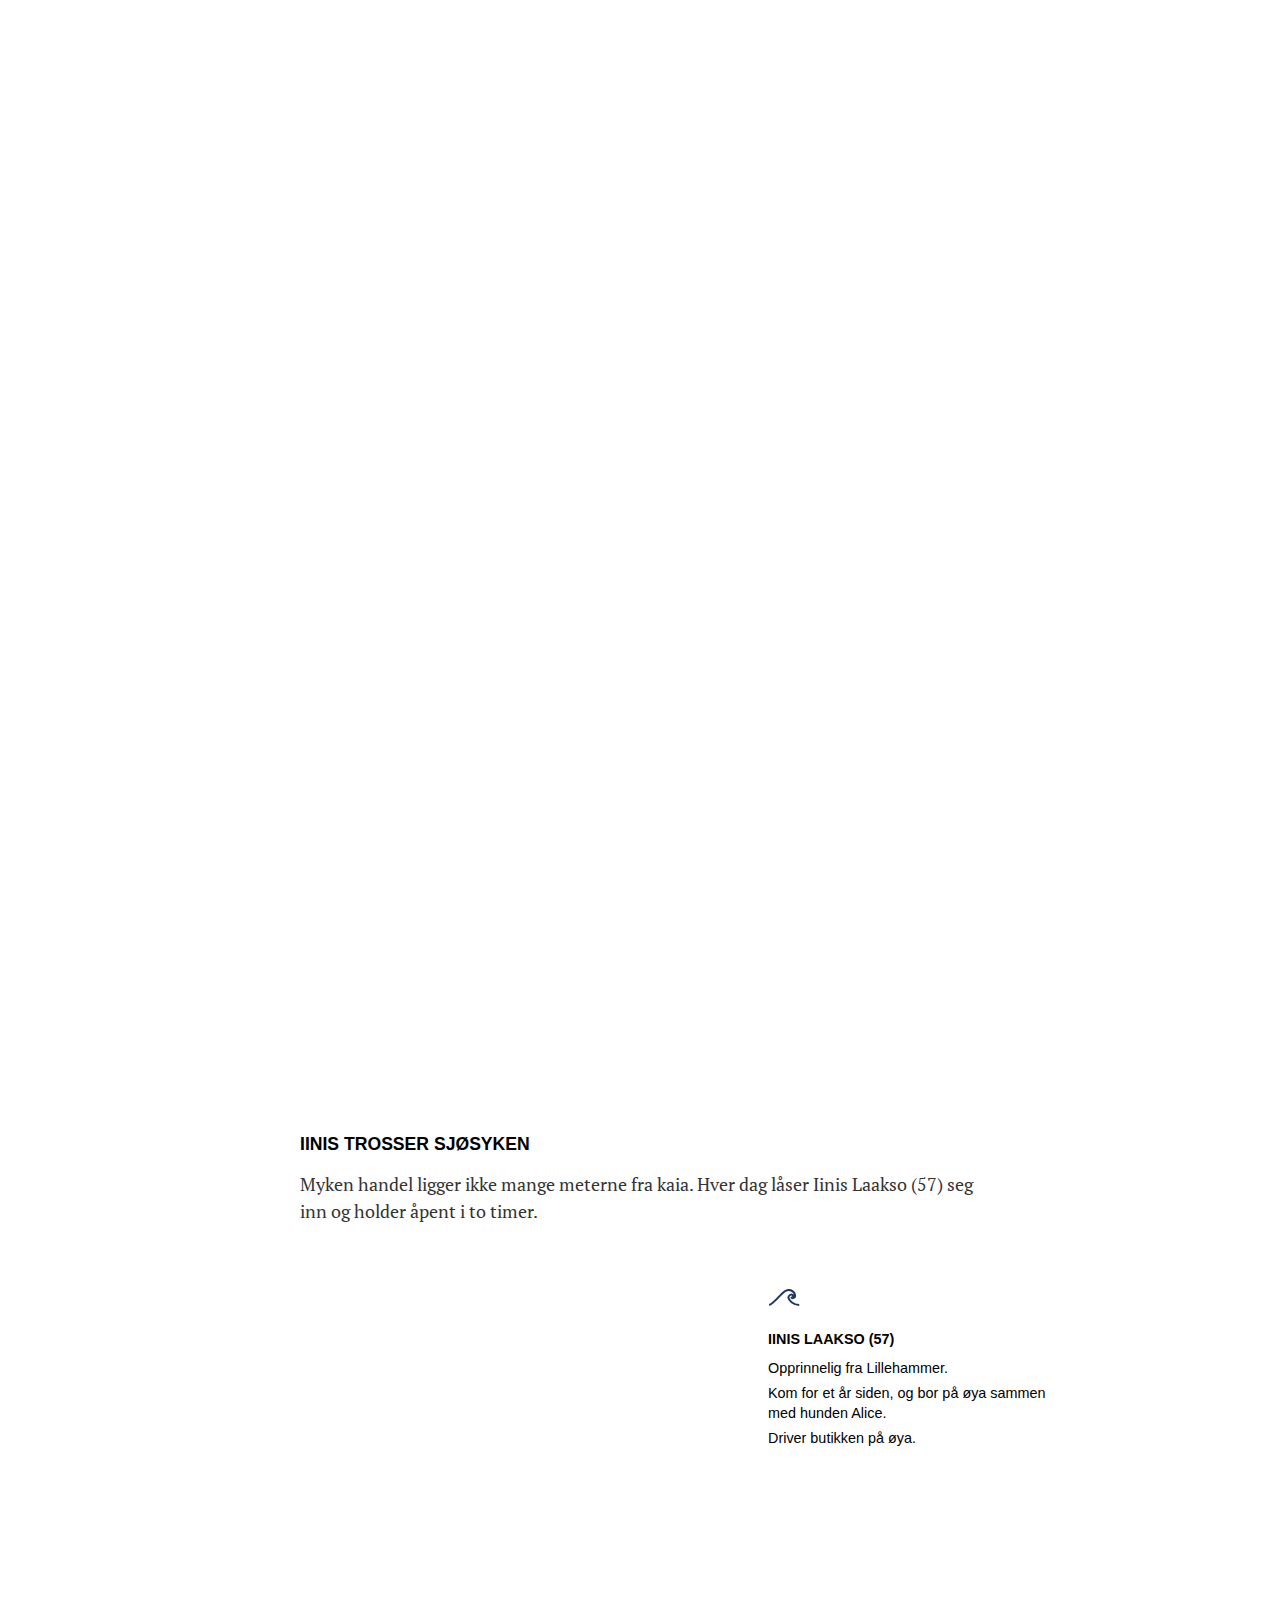
==== commit 06bbd84d: "Lagt til en timeout på mapbox" ====
--- a/index.html
+++ b/index.html
@@ -21,7 +21,7 @@
   <link rel="apple-touch-icon-precomposed" sizes="72x72" href="https://nationenmedia.s3.eu-north-1.amazonaws.com/arkiv/whiskyoya/assets/images/nationen-logo72.png">
   <link rel="apple-touch-icon-precomposed" href="https://nationenmedia.s3.eu-north-1.amazonaws.com/arkiv/whiskyoya/assets/images/nationen-logo57.png">
   <link rel="shortcut icon" href="https://nationenmedia.s3.eu-north-1.amazonaws.com/arkiv/whiskyoya/assets/images/nationen-logo32.png">
-  <link rel="stylesheet" href="https://nationenmedia.s3.eu-north-1.amazonaws.com/arkiv/whiskyoya/assets/css/app.css">
+  <link rel="stylesheet" href="./assets/css/app.css">
   <link rel="preconnect" href="https://fonts.googleapis.com">
   <link rel="preconnect" href="https://fonts.gstatic.com" crossorigin>
   <link href="https://fonts.googleapis.com/css2?family=PT+Serif:wght@400&display=swap" rel="stylesheet">
@@ -875,7 +875,7 @@
   </footer>
   <link href="https://api.mapbox.com/mapbox-gl-js/v2.6.1/mapbox-gl.css" rel="stylesheet">
   <script src="https://api.mapbox.com/mapbox-gl-js/v2.6.1/mapbox-gl.js" defer></script>
-  <script src="https://nationenmedia.s3.eu-north-1.amazonaws.com/arkiv/whiskyoya/assets/js/app.js" defer></script>
+  <script src="./assets/js/app.js" defer></script>
 </body>
 
 </html>--- a/assets/css/app.css
+++ b/assets/css/app.css
@@ -0,0 +1,449 @@
+/* Variables */
+:root {
+    --nat-blue: #1f3767;
+    --nat-black: #141414;
+    --nat-my: 2rem;
+    --nat-col: 680px;
+    --nat-col-l: 1080px;
+    --nat-font-pri: 'PT Serif', serif;
+    --nat-font-sec: tiempos, serif;
+    --nat-font-ter: adelle, sans-serif;
+    font-size: 16px;
+}
+
+
+/* Special links */
+.natlab {
+    font-family: var(--nat-font-pri);
+    font-size: 18px;
+    scroll-behavior: smooth;
+    cursor: default;
+	line-height: 1.4;
+	word-break: break-word;
+}
+.natlab a {
+    position: relative;
+    text-decoration: none;
+    color: inherit;
+}
+.natlab a:before {
+    content: "";
+    position: absolute;
+    display: block;
+    left: 0;
+    bottom: 1px;
+    height: 2px;
+    width: 100%;
+    background-color: var(--nat-blue);
+    -webkit-transition: 0.2s ease;
+    transition: 0.2s ease;
+}
+.natlab a:hover:before {
+    width: 0;
+}
+.natlab a.nodec::before {
+    display: none;
+}
+
+/* Top nav */
+.natlab.nav {
+    position: fixed;
+    z-index: 1000;
+    top: 0;
+    width: 100%;
+    display: -webkit-box;
+    display: -ms-flexbox;
+    display: flex;
+    -webkit-box-pack: justify;
+    justify-content: space-between;
+    padding: .8rem;
+}
+.natlab.nav__back a {
+    color: white;
+    line-height: 1;
+}
+.natlab.nav__back svg {
+    width: 38px;
+}
+.natlab.nav__back svg > * {
+    fill: none;
+    stroke: white;
+    stroke-width: 2px;
+}
+.natlab.nav a::before {
+    display: none;
+}
+.natlab.nav__logo svg {
+    width: 28px;
+}
+
+/* Structure */
+.natlab .section {
+    background: white;
+}
+.natlab .col {
+    margin: var(--nat-my) auto;
+    padding: 1px 1rem;
+    width: var(--nat-col);
+    max-width: 100%;
+}
+.natlab .col--l {
+    width: var(--nat-col-l);
+    padding: 1px 0;
+}
+.natlab .col--full {
+    width: 100%;
+    padding: 1px 0;
+}
+.natlab .col--split {
+    display: -webkit-box;
+    display: flex;
+    flex-wrap: wrap;
+    gap: 2rem;
+}
+.natlab .col--split > div {
+    width: calc(50% - 1rem);
+}
+
+/* Story */
+.natlab .story {
+    display: -webkit-box;
+    display: flex;
+    -webkit-box-orient: vertical;
+    -webkit-box-direction: normal;
+    flex-direction: column;
+    margin-top: 100vh;
+}
+.natlab .story__background {
+    background: #f7f7ff;
+    position: -webkit-sticky;
+    position: sticky;
+    top: 0;
+    height: 100vh;
+    opacity: 0;
+    padding: 1rem;
+    margin-top: -100vh;
+    -webkit-transition: 1s opacity;
+    transition: 1s opacity;
+    visibility: hidden;
+    -webkit-box-ordinal-group: 0;
+    order: -1;
+}
+.natlab .story__background[data-story-state="next"],
+.natlab .story__background[data-story-state="active"],
+.natlab .story__background[data-story-state="prev"] {
+    visibility: visible;
+}
+.natlab .story__background[data-story-state="active"],
+.natlab .story__background[data-story-state="prev"] {
+    opacity: 1;
+}
+.natlab .story__background[data-story-state="next"],
+.natlab .story__background[data-story-state="active"] {
+    will-change: opacity;
+}
+.natlab .story__background video,
+.natlab .story__background img {
+    width: 100%;
+    height: 100%;
+    object-fit: contain;
+    object-position: center center;
+}
+.natlab .story__background video {
+    object-fit: cover;
+}
+.natlab .story__trigger {
+    z-index: 100;
+    opacity: .5;
+    -webkit-transition: .5s;
+    transition: .5s;
+    padding: 45vh 1rem;
+    max-width: 600px;
+    margin: 0 auto;
+}
+.natlab .story__trigger:nth-child(2) {
+    margin-top: -50vh;
+}
+.natlab .story__trigger:last-of-type {
+    padding-bottom: 100vh;
+}
+.natlab .story__trigger[data-story-state="active"] {
+    opacity: 1;
+}
+.natlab .story__trigger > div {
+    padding: 1rem;
+    color: white;
+    font-family: var(--nat-font-ter);
+    text-align: center;
+}
+.natlab .story__trigger > div > div {
+    background: var(--nat-black);
+    padding: 1.5rem 2rem;
+    -webkit-box-decoration-break: clone;
+    box-decoration-break: clone;
+    text-align: center;
+    padding: 4px 9px 6px;
+    display: inline;
+    line-height: 1.7;
+}
+
+/* Content */
+.natlab .meta {
+    font: .85rem var(--nat-font-ter);
+    margin: 3rem 0;
+    text-align: center;
+    width: 100%;
+}
+.natlab .meta__byline {
+    margin-bottom: 1.5rem;
+}
+.natlab .meta__author {
+    margin-bottom: .2rem;
+}
+.natlab .leadin {
+    margin-bottom: 2rem;
+    font: 1.55rem/1.4 var(--nat-font-sec);
+    text-align: center;
+    font-weight: 100;
+}
+.natlab p {
+    font-size: 1.1rem;
+    line-height: 1.5;
+    color: #333;
+    margin: 1rem 0;
+}
+.natlab h2 {
+    font-family: var(--nat-font-ter);
+    font-size: 1.1rem;
+    margin-top: 2rem;
+    text-transform: uppercase;
+    margin-bottom: 0.5rem;
+}
+.natlab .break {
+    margin: 4rem auto;
+    width: 33%;
+}
+.natlab .break path {
+    fill: none;
+    stroke: var(--nat-blue);
+    stroke-width: 2px;
+}
+.natlab figure {
+    margin: var(--nat-my) auto;
+}
+article.natlab img {
+    width: 100%;
+    display: block;
+}
+.natlab figcaption {
+    margin-top: .4rem;
+    font: .85rem var(--nat-font-ter);
+}
+.natlab .portrait {
+    position: relative;
+    width: 100%;
+    margin: 4rem 0;
+}
+.natlab .portrait__sticky {
+    position: -webkit-sticky;
+    position: sticky;
+    top: 5rem;
+    float: right;
+}
+.natlab .portrait__profile {
+    padding: 0 2rem;
+    width: 300px;
+    background: white;
+    font-family: var(--nat-font-ter);
+    margin-right: -120px;
+}
+.natlab .portrait__wave {
+    width: 32px;
+    margin-bottom: 1rem;
+}
+.natlab .portrait__wave path {
+    fill: none;
+    stroke: var(--nat-blue);
+    stroke-width: 2px;
+}
+.natlab .portrait__name {
+    font-size: .9rem;
+    text-transform: uppercase;
+    font-weight: bold;
+    margin-bottom: .5rem;
+}
+.natlab .portrait__info {
+    font-size: .9rem;
+}
+.natlab .portrait__info div {
+    margin-bottom: .3rem;
+}
+.natlab .portrait__video {
+    width: 440px;
+}
+
+/* Footer */
+.natlab footer {
+    padding: 3rem 1rem;
+    background: rgb(29, 29, 29);
+    color: white;
+    font-size: .9rem;
+    font-family: var(--nat-font-ter);
+}
+.natlab .footer__logo {
+    min-width: 300px;
+    display: -webkit-box;
+    display: -ms-flexbox;
+    display: flex;
+    -webkit-box-pack: center;
+    justify-content: center;
+    -webkit-box-align: center;
+    align-items: center;
+}
+.natlab .footer__logo img {
+    width: 200px;
+}
+.natlab .footer__meta > div {
+    margin-bottom: 1rem;
+}
+.natlab .footer__meta img {
+    display: inline-block;
+    width: 50px;
+}
+
+/* Mapbox */
+.natlab #map {
+    width: 100%; 
+    height: 600px;
+    max-height: 100vh;
+}
+.natlab #map a:before {
+    display: none;
+}
+
+/* Locked */
+.natlab .locked {
+    background: #000000b0;
+    height: 100%;
+    width: 100%;
+    position: fixed;
+    top: 0;
+    justify-content: center;
+    align-items: center;
+    padding: 1rem;
+    display: none;
+}
+.natlab .locked__modal {
+    width: 480px;
+    max-width: 100%;
+    padding: 3rem 3.3rem 2.2rem;
+    background: black;
+    color: white;
+}
+.natlab .locked__modal h2 {
+    margin-top: 0;
+}
+.natlab .locked__modal p {
+    color: white;
+    font-family: 'adelle';
+    font-size: .95rem;
+}
+
+@media screen and (max-width: 480px) {
+    article.natlab {
+        font-size: 16px;
+    }
+    .natlab .header__title {
+        max-width: 90%;
+    }
+}
+@media screen and (max-width: 680px) {
+    .natlab footer {
+        text-align: center;
+        padding: 3rem;
+    }
+    .natlab .col--split > div {
+        width: 100%;
+    }
+    .natlab .col--expand {
+        padding: var(--nat-my) 0;
+    }
+    .natlab .col figure {
+        margin-left: -1rem;
+        margin-right: -1rem;
+    }
+    .natlab .col figcaption {
+        padding: 0 1rem;
+    }
+    .natlab .story__background {
+        padding: 0;
+    }
+    .natlab .story__background img {
+        object-fit: cover;
+    }
+    .natlab .story--contain .story__background img {
+        object-fit: contain;
+    }
+    .natlab .rightbottom-small {
+        object-position: right bottom !important;
+    }
+}
+@media screen and (min-width: 680px) {
+    .natlab .centertop-big {
+        object-position: center top !important;
+    }
+}
+@media screen and (max-width: 900px) {
+    .natlab .portrait__sticky {
+        position: static;
+        float: unset;
+        padding: 0 2.5rem 2rem 16px;
+    }
+    .natlab .portrait__profile {
+        position: relative;
+        padding: 0;
+        padding-left: 2rem;
+        border-left: 1px solid var(--nat-blue);
+    }
+    .natlab .portrait__profile::before {
+        content: url(../images/down-caret.svg);
+        bottom: -1px;
+        left: -16px;
+        position: absolute;
+        width: 31px;
+        height: 31px;
+    }
+    .natlab .portrait__wave {
+        display: none;
+    }
+}
+@media screen and (max-width: 1120px) {
+    .natlab .col figcaption {
+        padding: 0 1rem;
+    }
+}
+
+/* fonts */
+@font-face {
+    font-family: 'tiempos';
+    src: url('../fonts/Tiempos-Headline-Light.otf') format('opentype');
+    font-weight: 100;
+    font-style: normal;
+    font-display: fallback;
+}
+@font-face {
+    font-family: 'adelle';
+    src: url('https://tunmedia.s3.us-east-2.amazonaws.com/nationen_static/font/Adelle+Sans+webfontkit/adellesans_bold-webfont.eot?#iefix') format('embedded-opentype'),
+         url('https://tunmedia.s3.us-east-2.amazonaws.com/nationen_static/font/Adelle+Sans+webfontkit/adellesans_bold-webfont.woff2') format('woff2');
+    font-weight: 700;
+    font-style: normal;
+    font-display: fallback;
+}
+@font-face {
+    font-family: 'adelle';
+    src: url('https://tunmedia.s3.us-east-2.amazonaws.com/nationen_static/font/Adelle+Sans+webfontkit/adellesans_regular-webfont.eot?#iefix') format('embedded-opentype'),
+         url('https://tunmedia.s3.us-east-2.amazonaws.com/nationen_static/font/Adelle+Sans+webfontkit/adellesans_regular-webfont.woff2') format('woff2');
+    font-weight: 400;
+    font-style: normal;
+    font-display: fallback;
+}